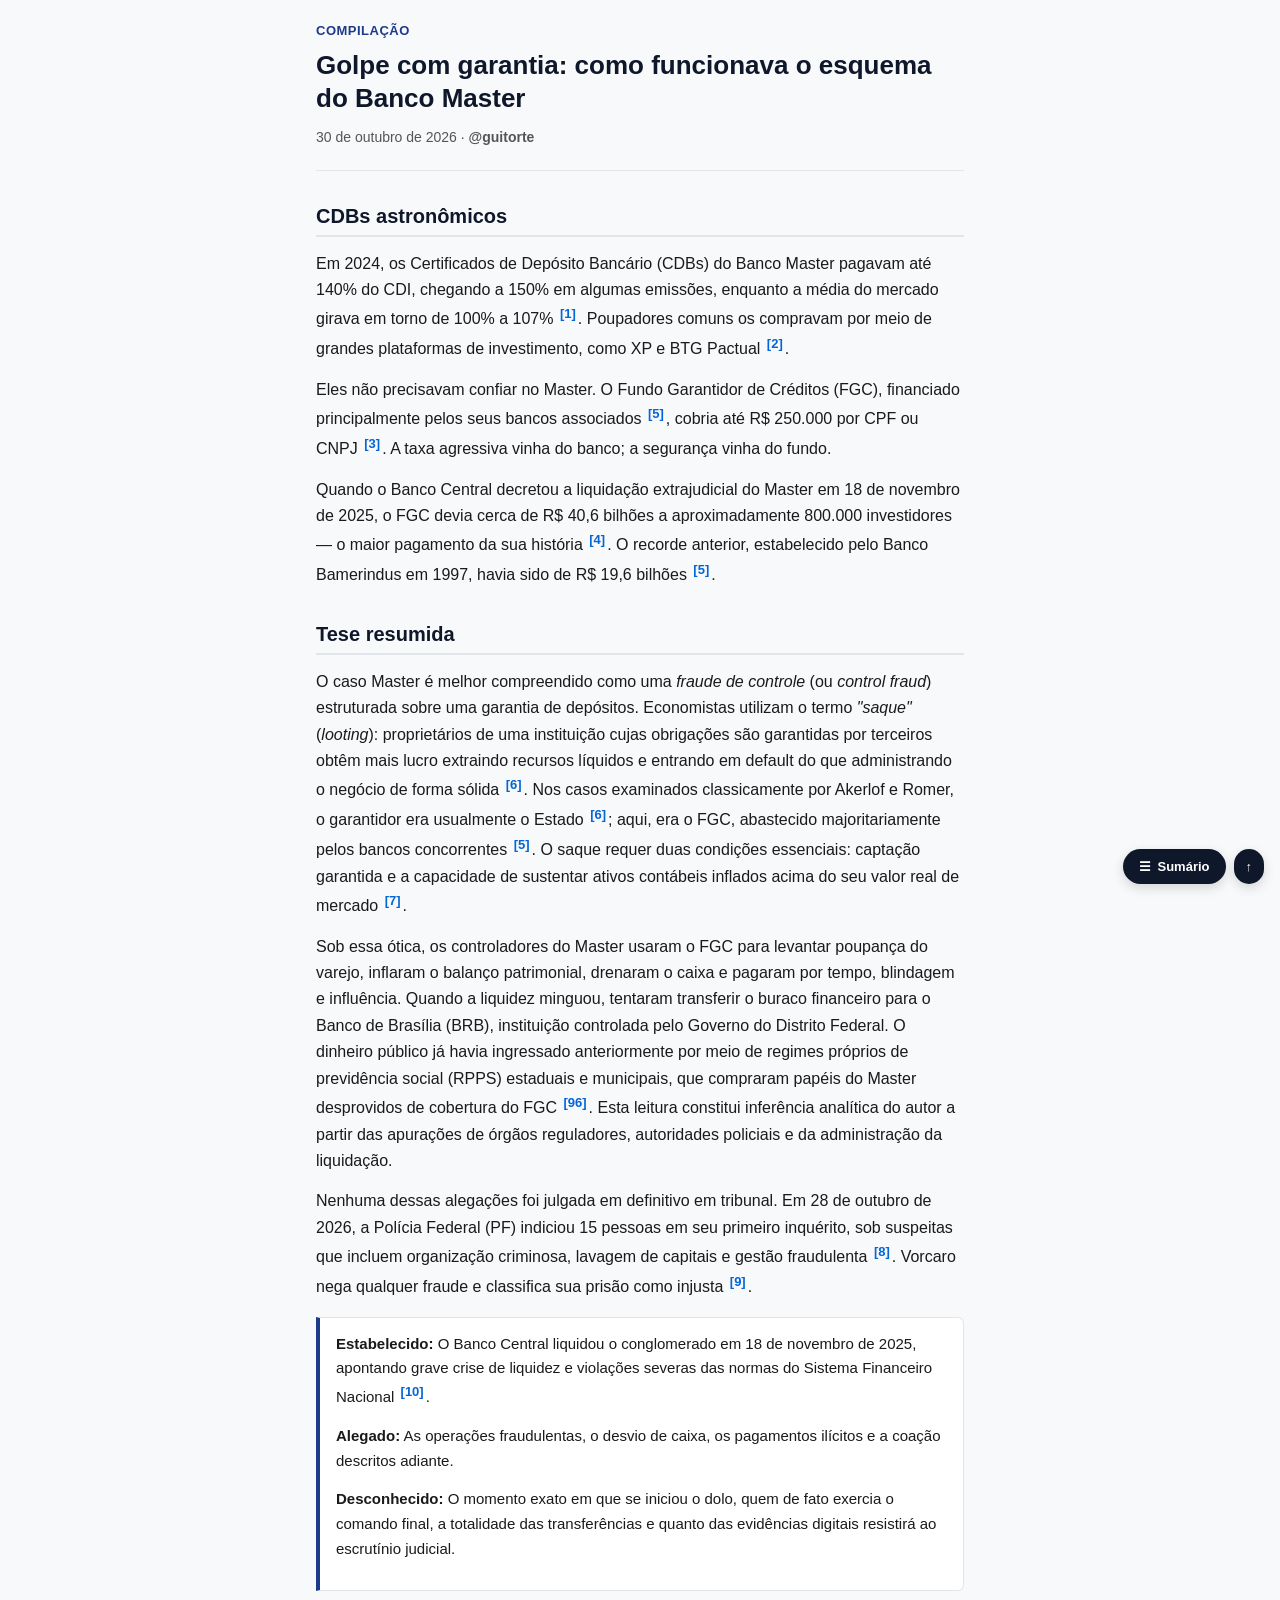
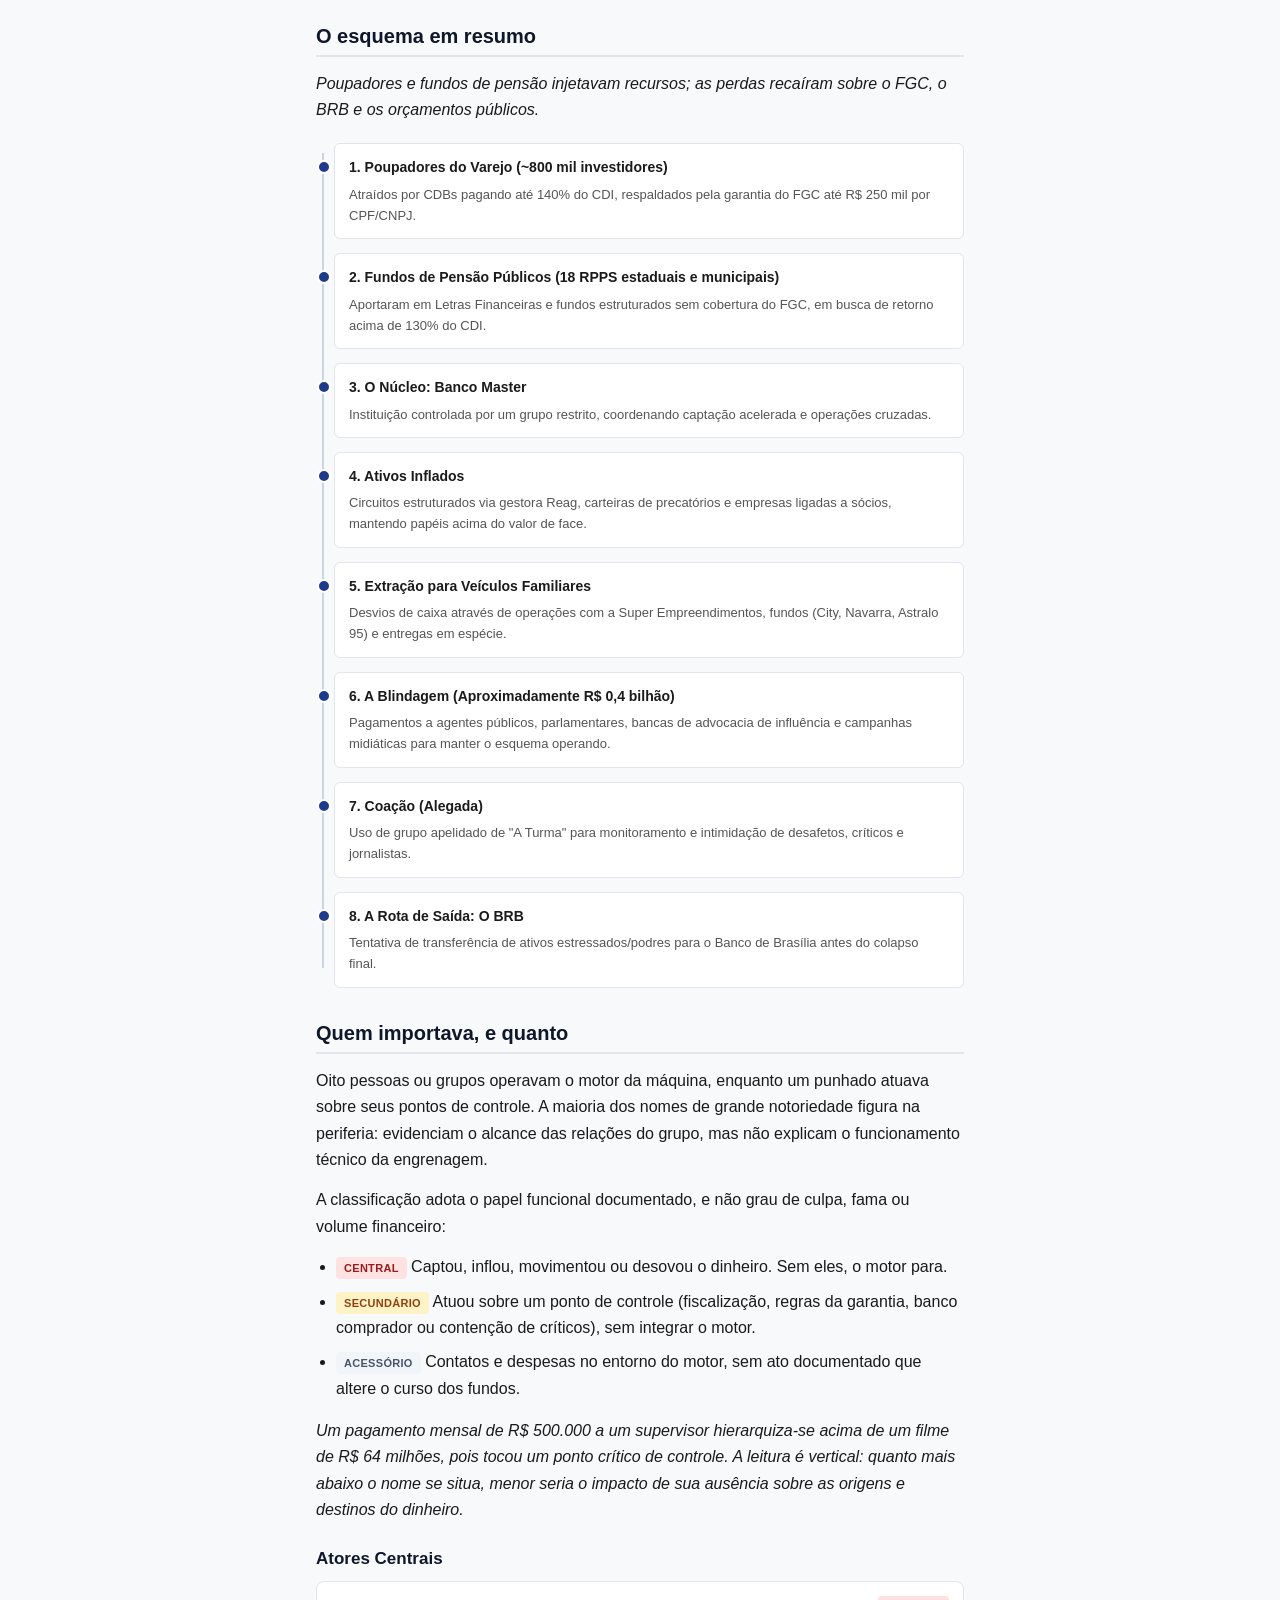
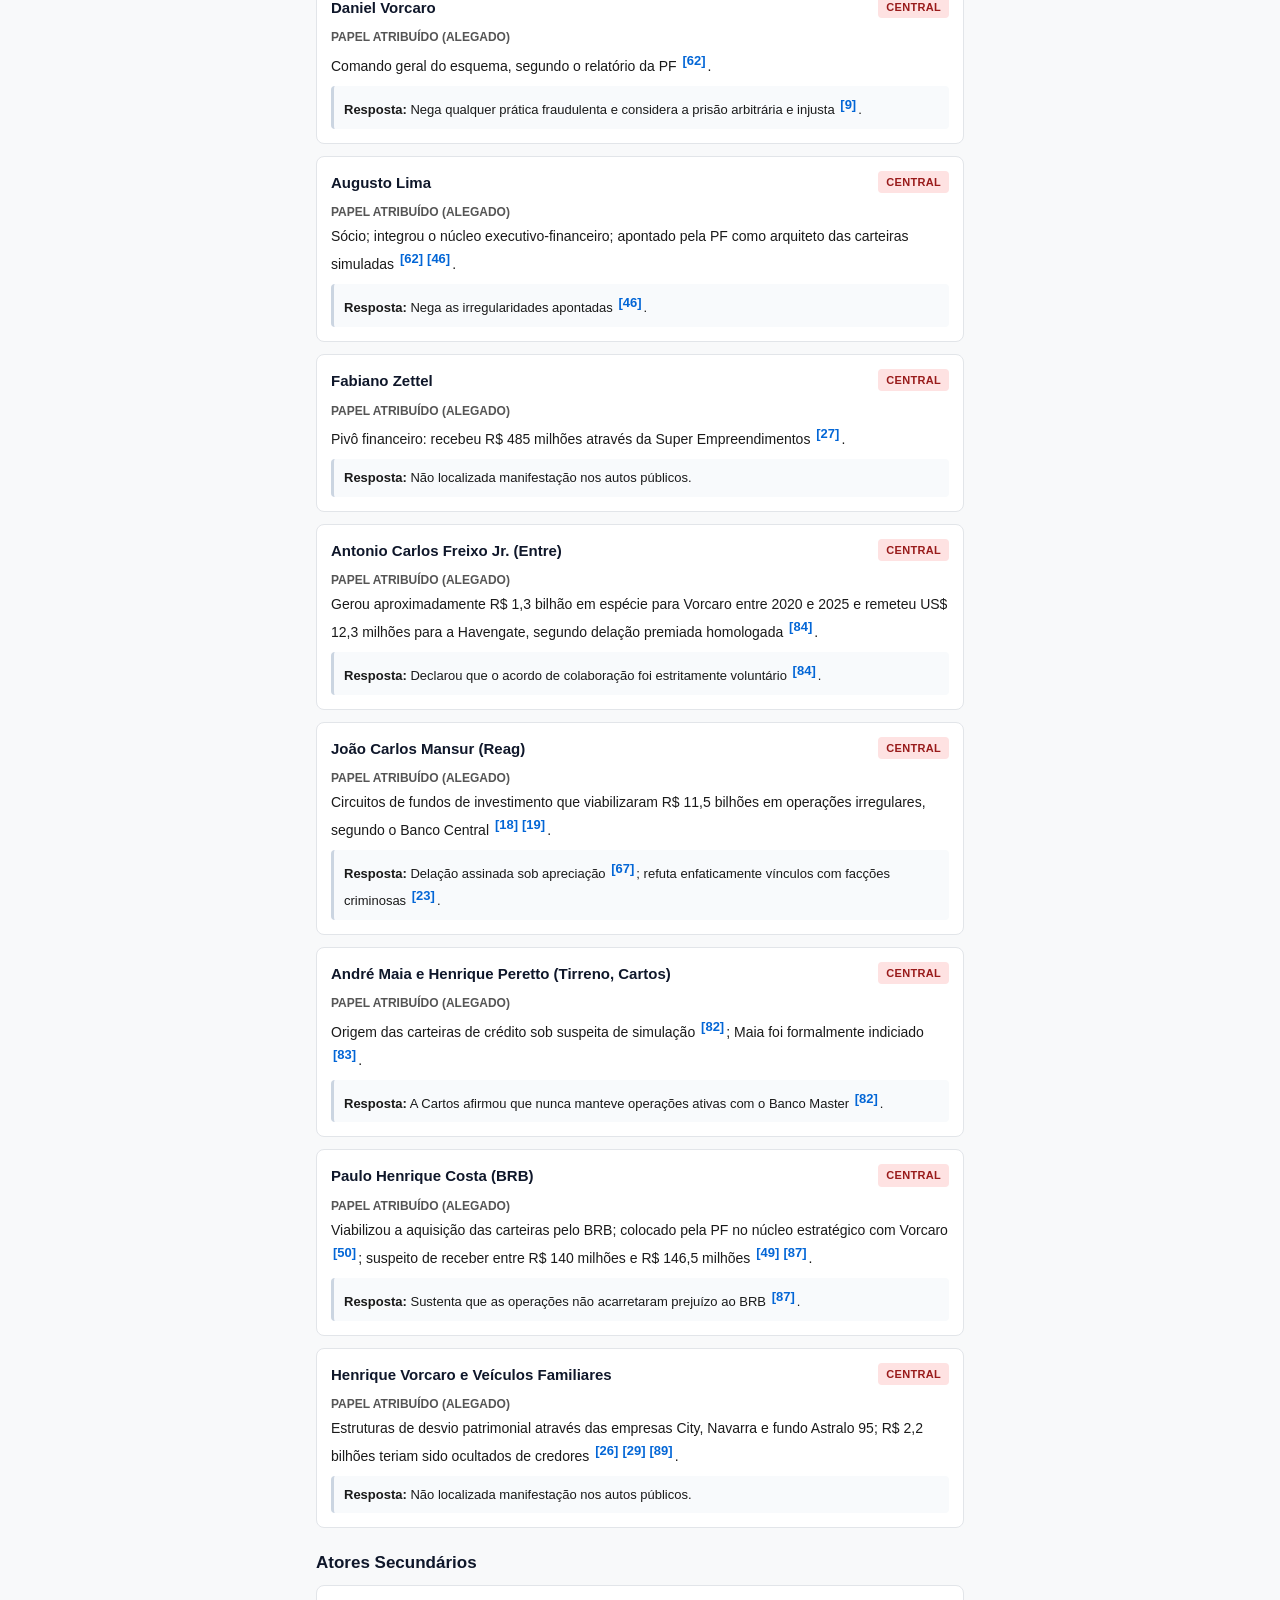
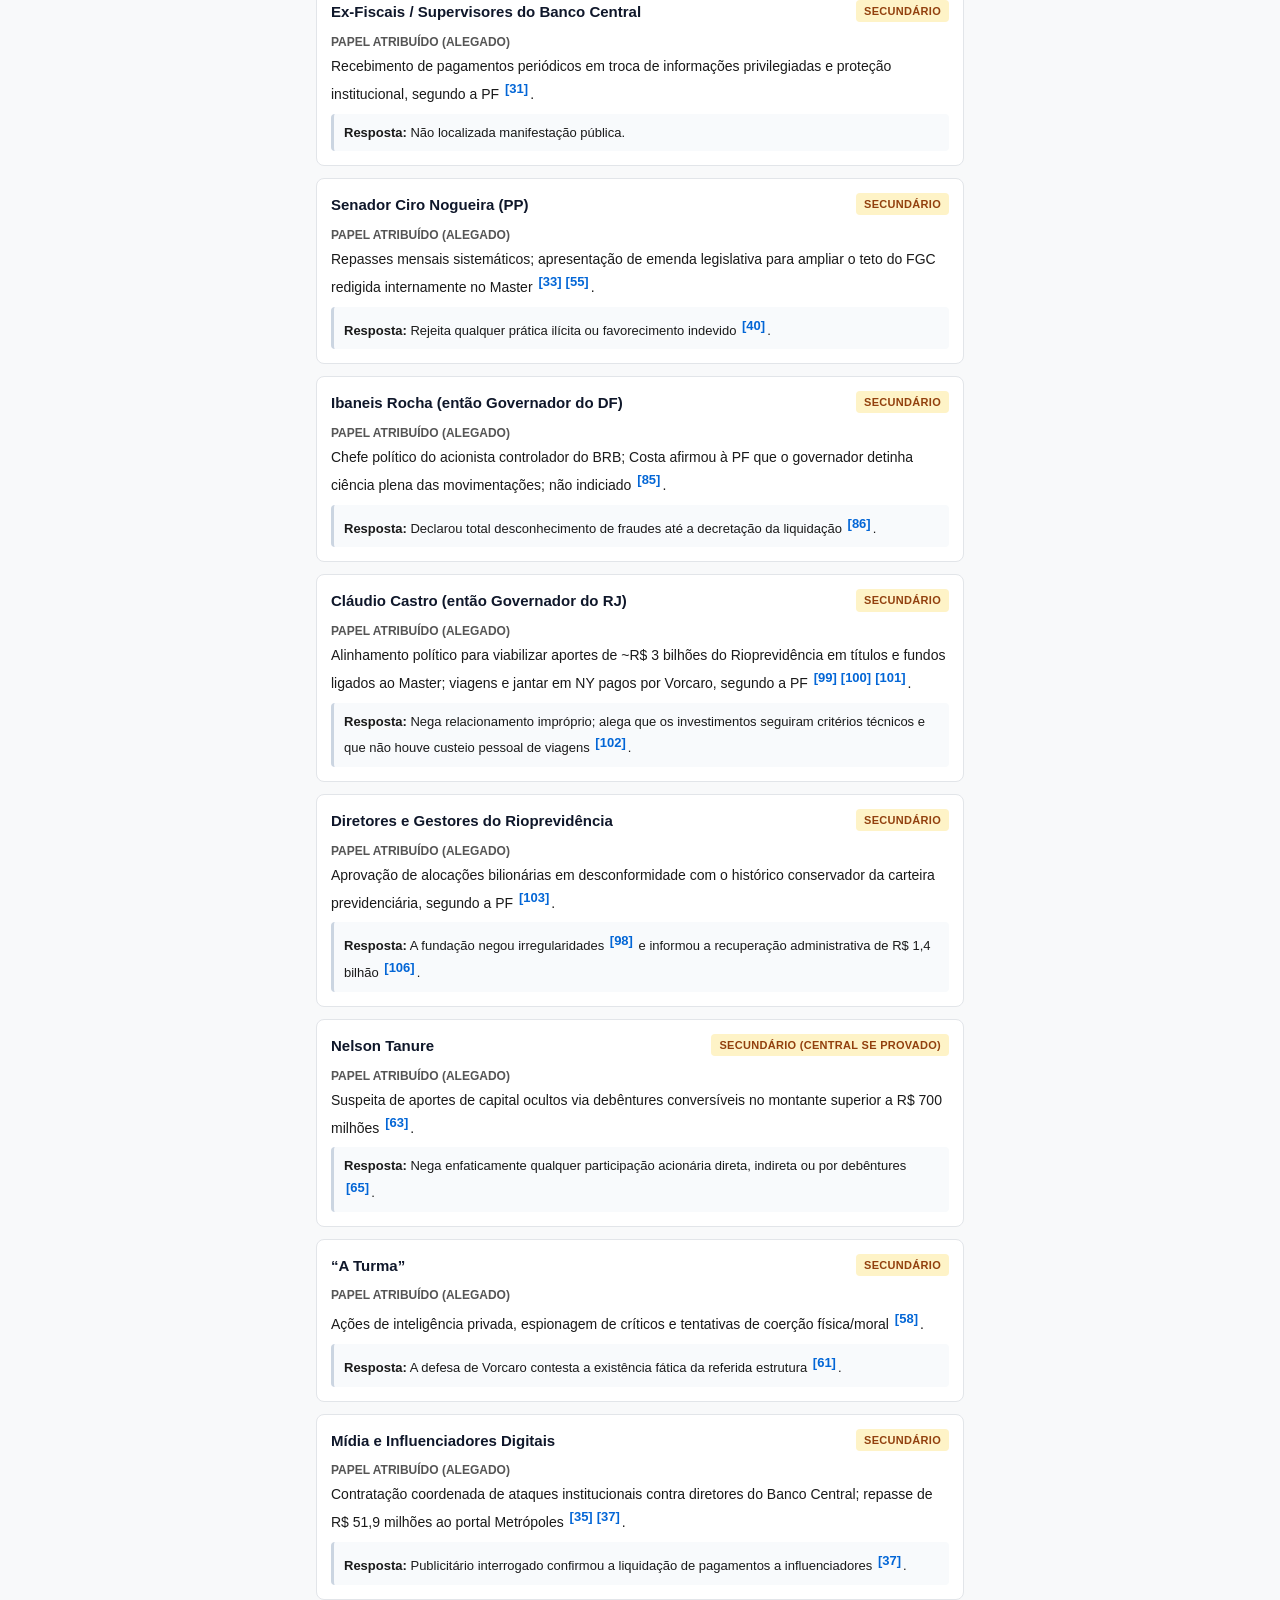
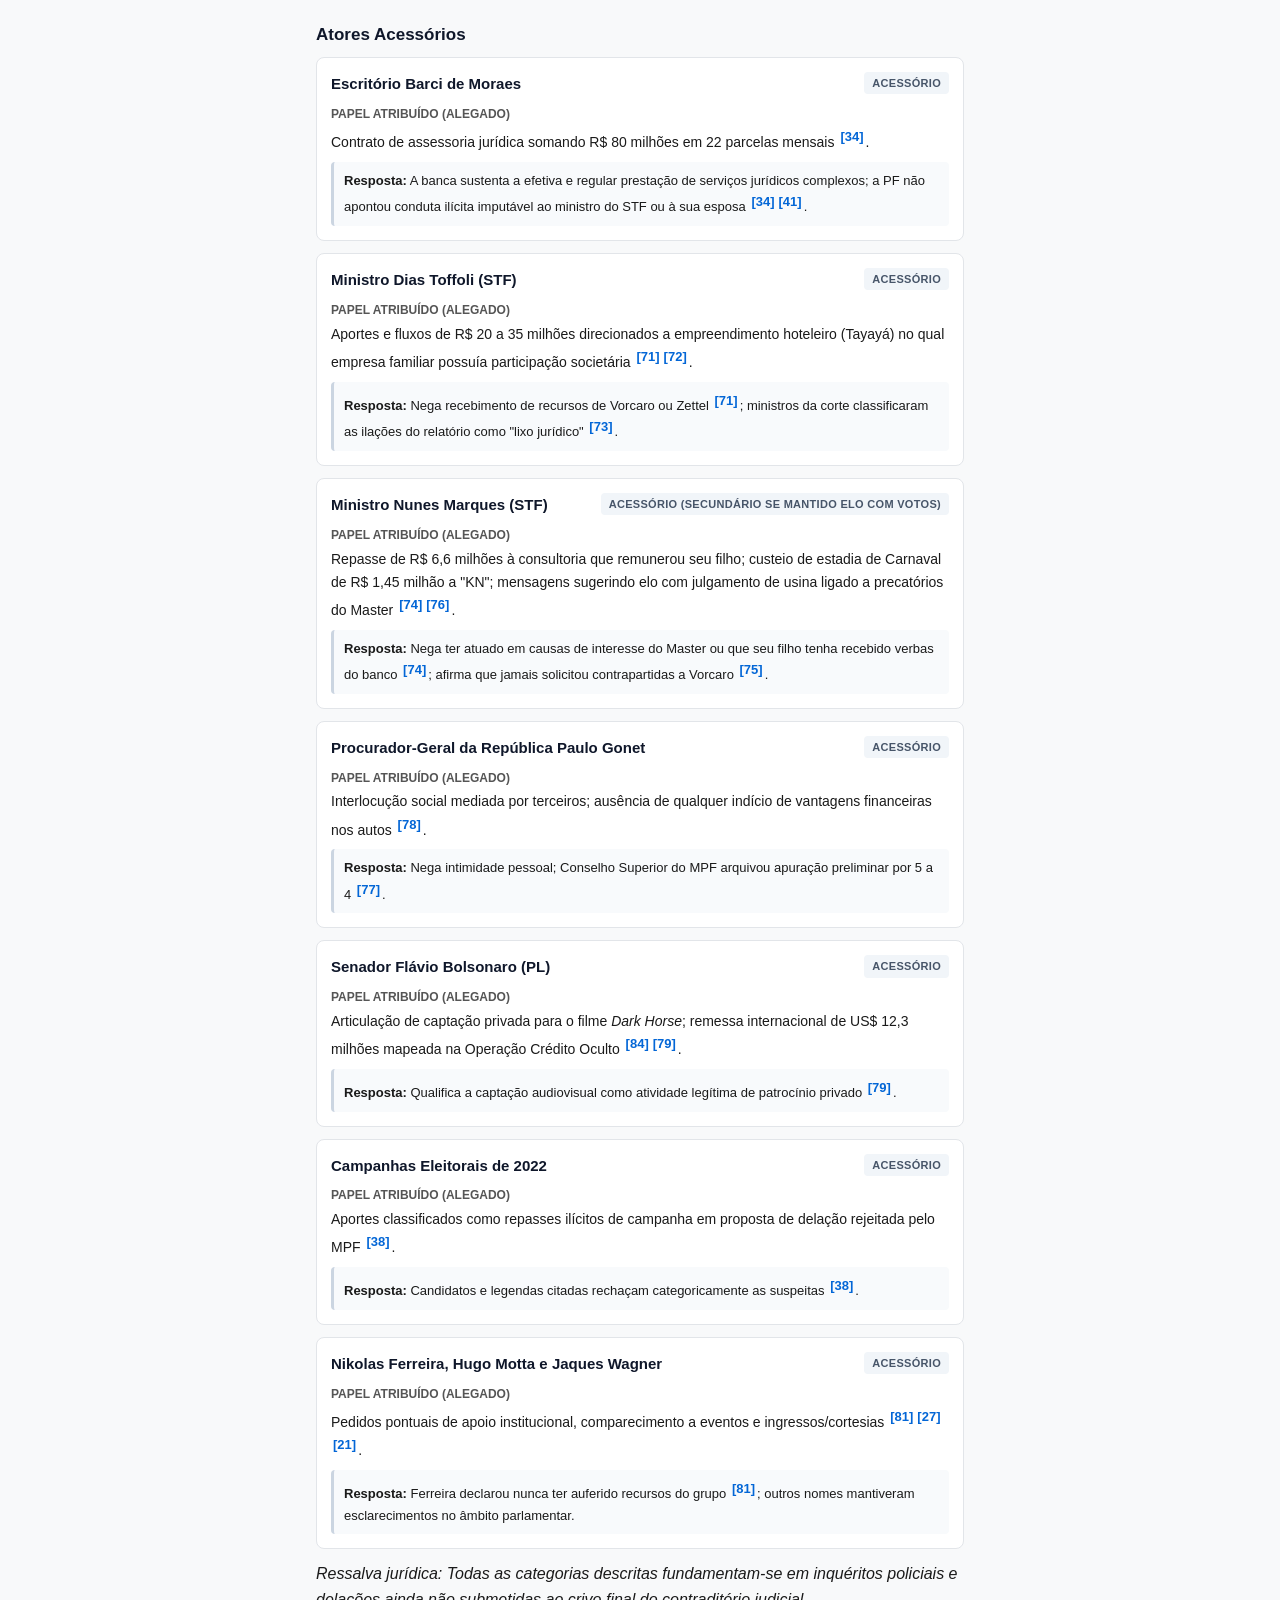
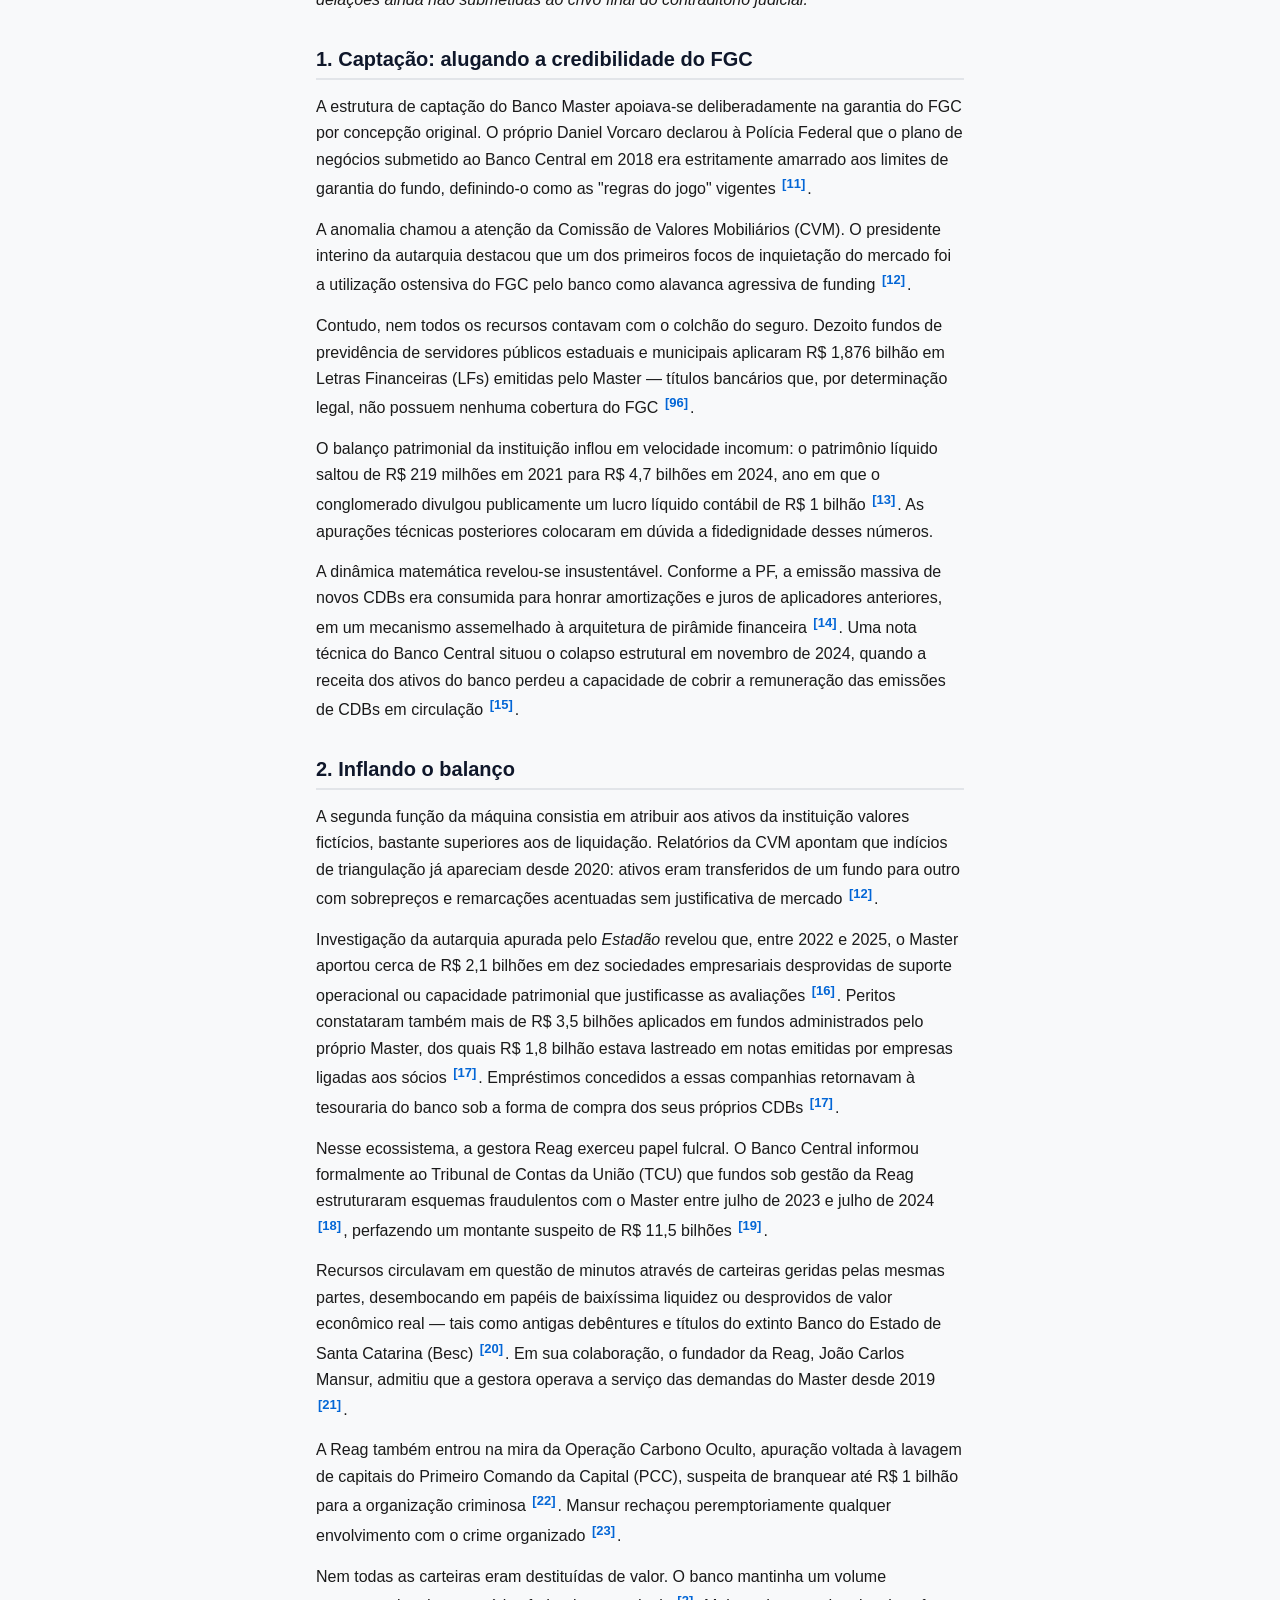
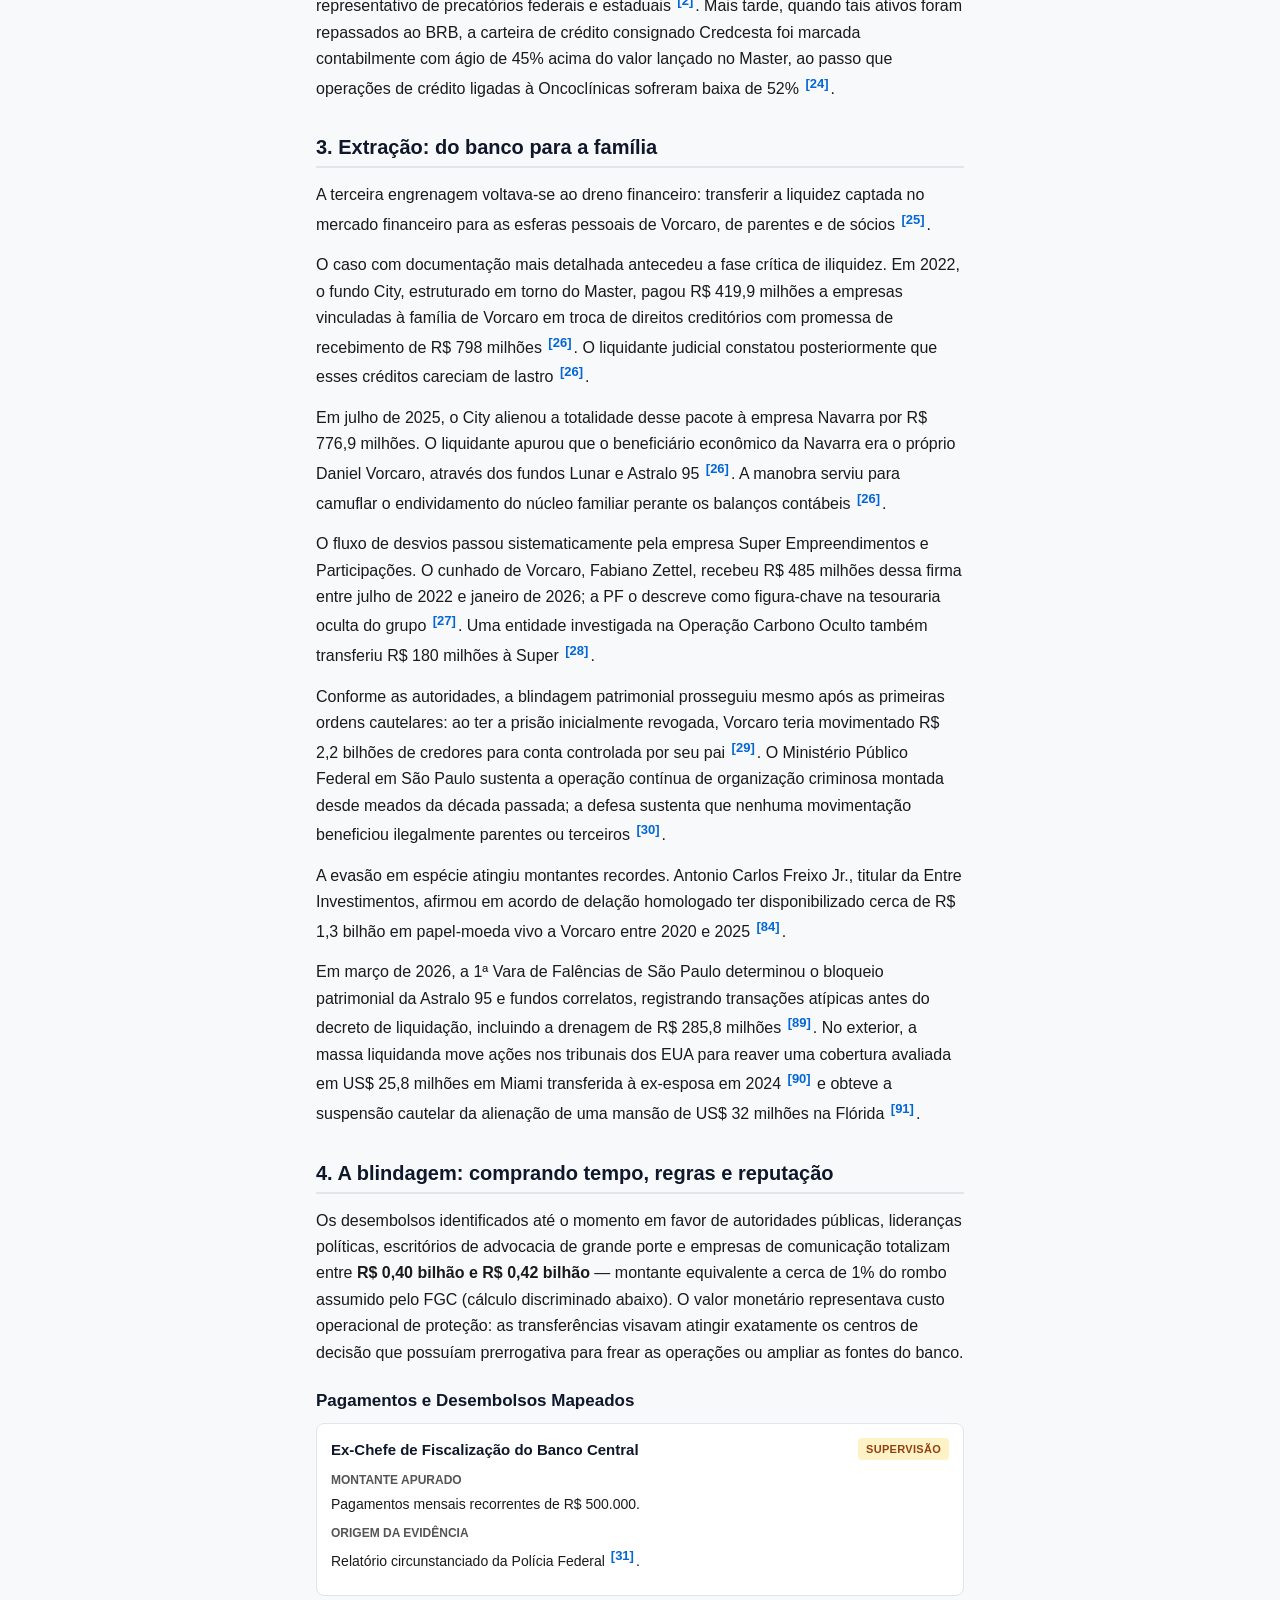
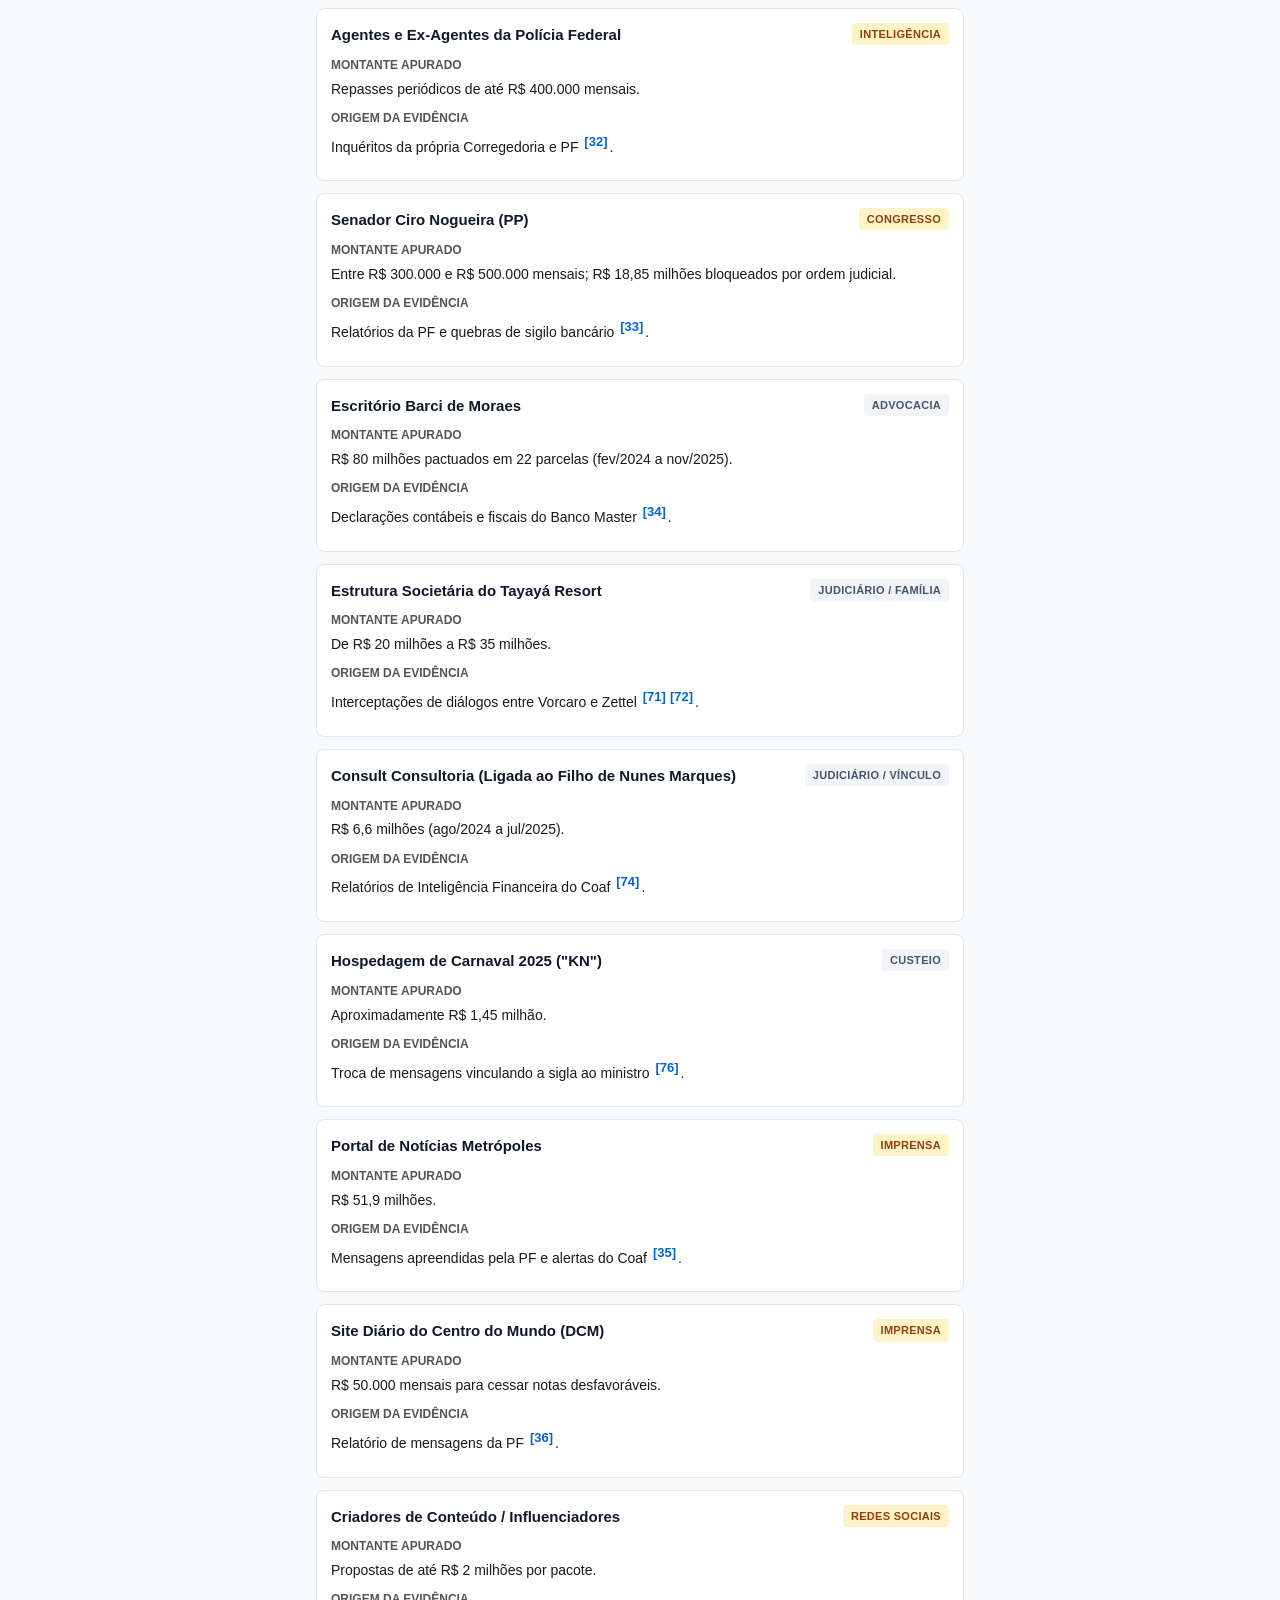
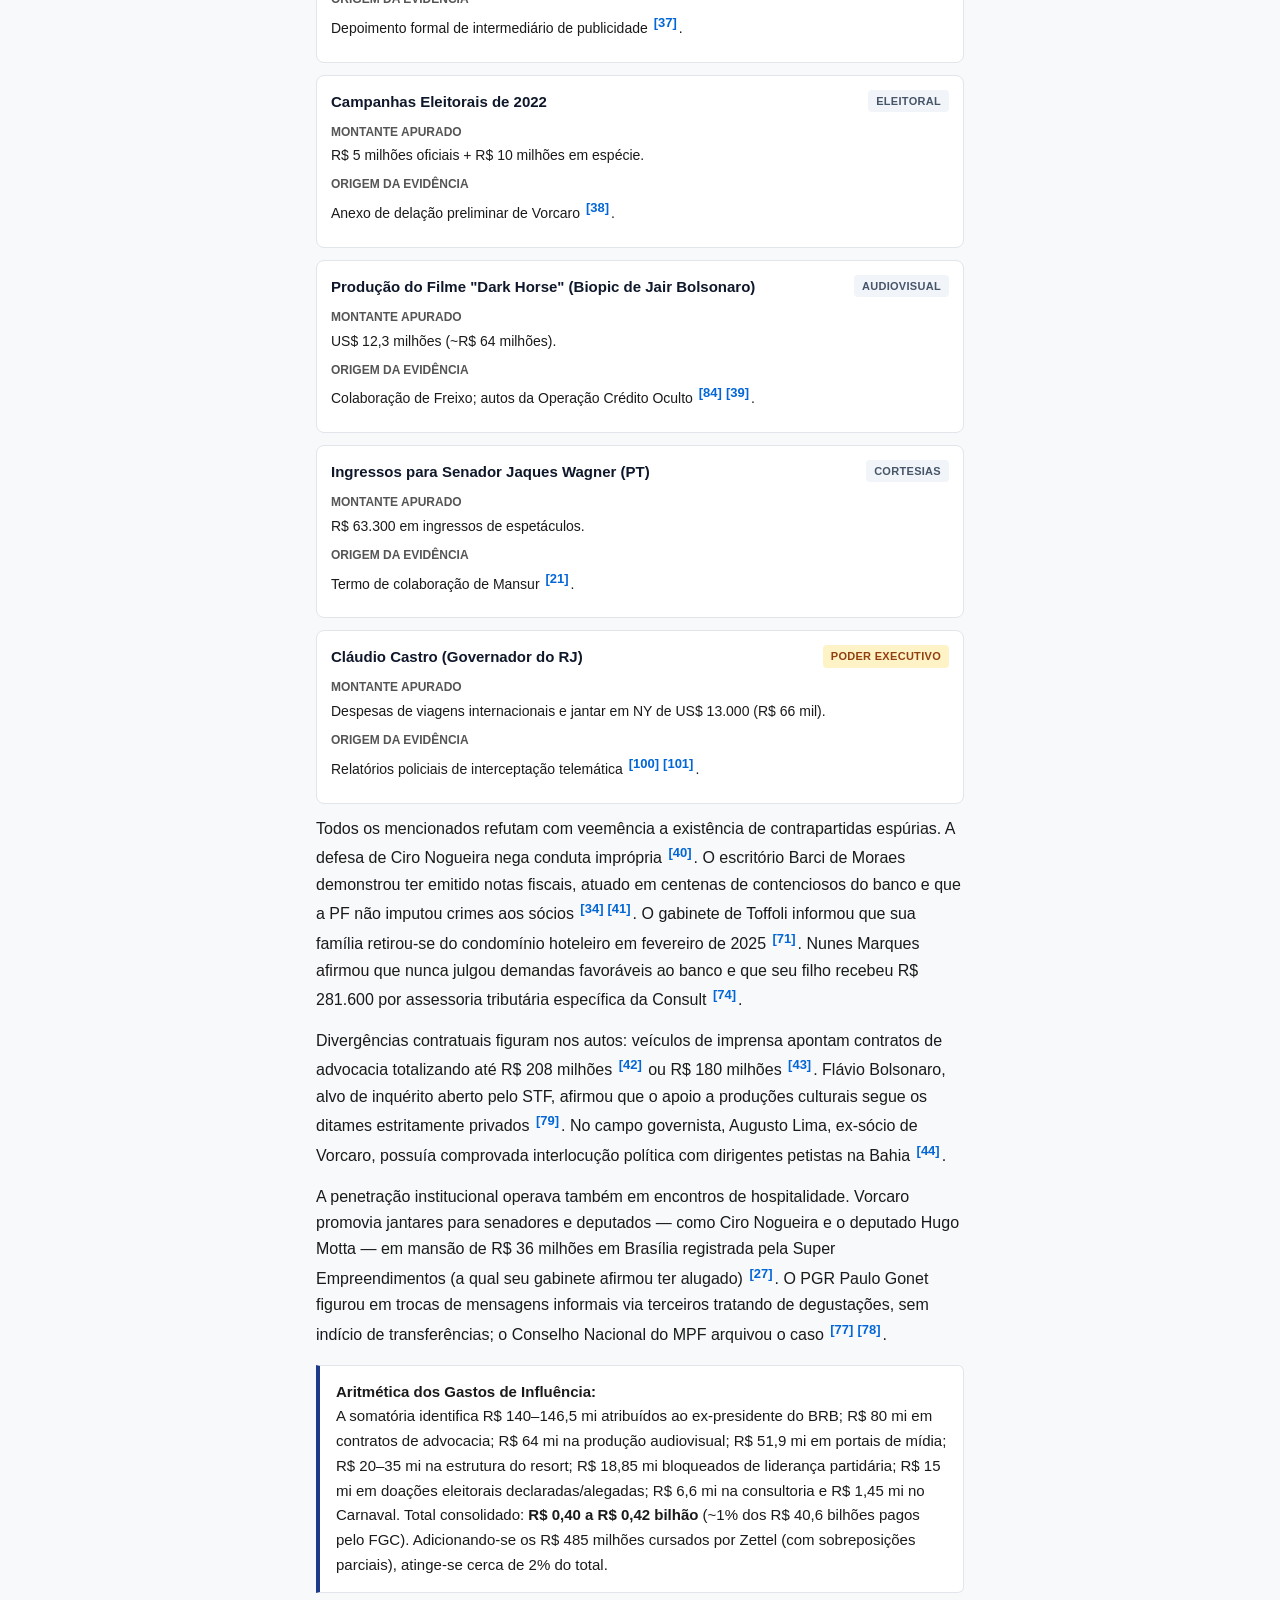
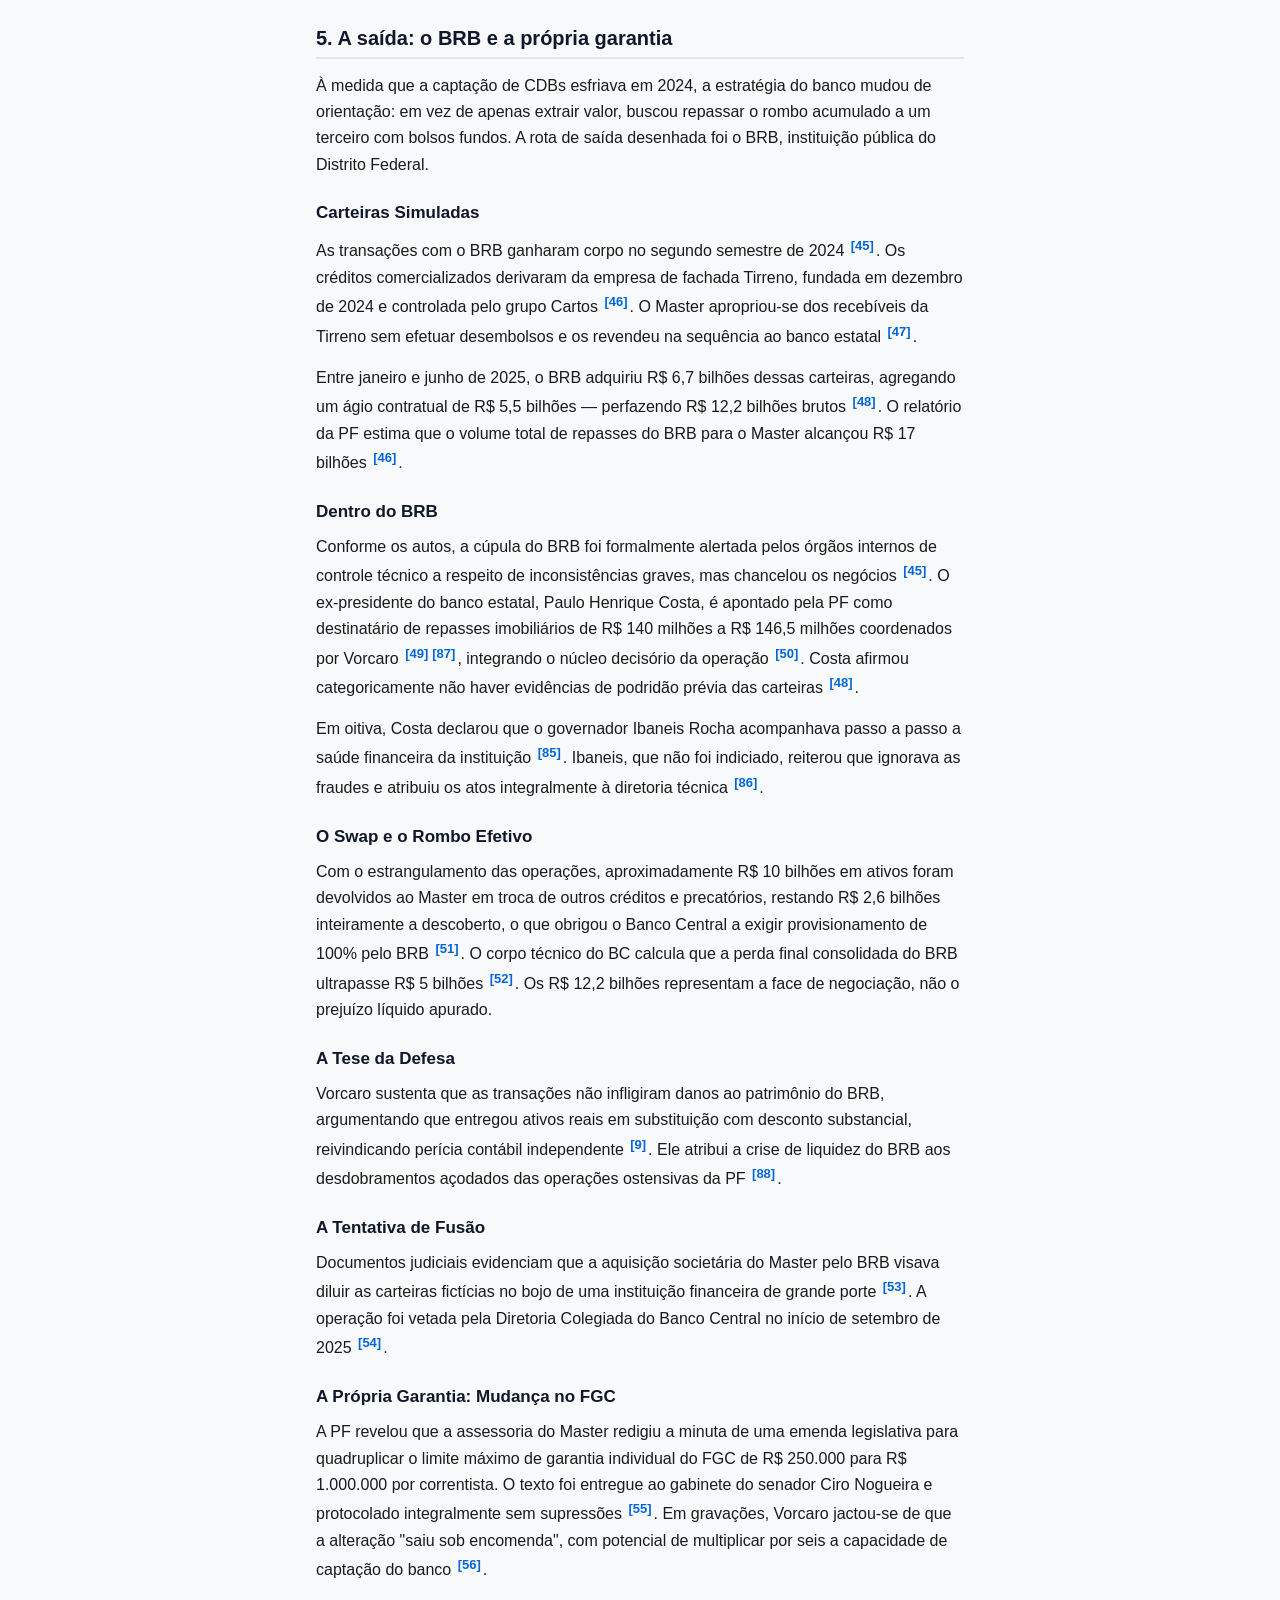
==== master/index.html @ bae24d6f "Rename master.html to index.html" ====
<!DOCTYPE html>
<html lang="pt-BR">
<head>
  <meta charset="UTF-8">
  <meta name="viewport" content="width=device-width, initial-scale=1.0, maximum-scale=5.0, user-scalable=yes">
  <title>Alugando a Garantia: Como Funcionava a Máquina do Banco Master</title>
  <style>
    :root {
      --bg: #f8f9fa;
      --surface: #ffffff;
      --text: #1a1a1a;
      --text-muted: #555555;
      --border: #e2e5e9;
      --primary: #0f172a;
      --accent: #1e3a8a;
      --badge-central-bg: #fee2e2;
      --badge-central-text: #991b1b;
      --badge-sec-bg: #fef3c7;
      --badge-sec-text: #92400e;
      --badge-acc-bg: #f1f5f9;
      --badge-acc-text: #475569;
      --link: #0366d6;
    }

    * { box-sizing: border-box; margin: 0; padding: 0; }

    body {
      font-family: -apple-system, BlinkMacSystemFont, "Segoe UI", Roboto, Helvetica, Arial, sans-serif;
      background-color: var(--bg);
      color: var(--text);
      line-height: 1.65;
      font-size: 16px;
      -webkit-font-smoothing: antialiased;
      padding-bottom: 90px;
    }

    /* Barra de Progresso de Leitura */
    #progress-container {
      position: fixed;
      top: 0;
      left: 0;
      width: 100%;
      height: 3px;
      background: transparent;
      z-index: 1000;
    }
    #progress-bar {
      height: 100%;
      width: 0%;
      background: var(--accent);
      transition: width 0.1s ease;
    }

    .container {
      width: 100%;
      max-width: 680px;
      margin: 0 auto;
      padding: 20px 16px;
    }

    /* Cabeçalho */
    header {
      margin-bottom: 28px;
      padding-bottom: 20px;
      border-bottom: 1px solid var(--border);
    }
    .kicker {
      font-size: 13px;
      font-weight: 600;
      text-transform: uppercase;
      letter-spacing: 0.5px;
      color: var(--accent);
      margin-bottom: 8px;
    }
    h1 {
      font-size: 26px;
      line-height: 1.25;
      font-weight: 700;
      color: var(--primary);
      margin-bottom: 12px;
    }
    .byline {
      font-size: 14px;
      color: var(--text-muted);
    }

    /* Tipografia de Seções */
    h2 {
      font-size: 20px;
      line-height: 1.3;
      font-weight: 700;
      color: var(--primary);
      margin: 32px 0 14px 0;
      padding-bottom: 6px;
      border-bottom: 2px solid var(--border);
    }
    h3 {
      font-size: 17px;
      line-height: 1.35;
      font-weight: 600;
      color: var(--primary);
      margin: 24px 0 10px 0;
    }
    p {
      margin-bottom: 14px;
      text-align: left;
    }
    ul, ol {
      margin: 0 0 16px 20px;
    }
    li {
      margin-bottom: 8px;
    }

    /* Citações e Notas inline */
    a.fn {
      color: var(--link);
      text-decoration: none;
      font-weight: 600;
      font-size: 13px;
      vertical-align: super;
      padding: 0 2px;
    }

    /* Destaque / Callout sutil */
    .callout {
      background: var(--surface);
      border-left: 4px solid var(--accent);
      padding: 14px 16px;
      margin: 16px 0;
      border-radius: 0 6px 6px 0;
      font-size: 15px;
      border-top: 1px solid var(--border);
      border-right: 1px solid var(--border);
      border-bottom: 1px solid var(--border);
    }

    /* Badges */
    .badge {
      display: inline-block;
      padding: 2px 8px;
      font-size: 11px;
      font-weight: 700;
      text-transform: uppercase;
      border-radius: 4px;
      letter-spacing: 0.3px;
    }
    .badge-central { background: var(--badge-central-bg); color: var(--badge-central-text); }
    .badge-secondary { background: var(--badge-sec-bg); color: var(--badge-sec-text); }
    .badge-accessory { background: var(--badge-acc-bg); color: var(--badge-acc-text); }

    /* Cards Modulares de Dados / Atores */
    .data-card {
      background: var(--surface);
      border: 1px solid var(--border);
      border-radius: 8px;
      padding: 14px;
      margin-bottom: 12px;
    }
    .data-card-header {
      display: flex;
      justify-content: space-between;
      align-items: flex-start;
      margin-bottom: 8px;
      gap: 8px;
    }
    .data-card-title {
      font-size: 15px;
      font-weight: 700;
      color: var(--primary);
    }
    .data-row {
      font-size: 14px;
      margin-bottom: 8px;
    }
    .data-label {
      font-weight: 600;
      color: var(--text-muted);
      font-size: 12px;
      text-transform: uppercase;
      display: block;
      margin-bottom: 2px;
    }
    .data-response {
      background: #f8fafc;
      border-radius: 4px;
      padding: 8px 10px;
      font-size: 13px;
      border-left: 3px solid #cbd5e1;
      margin-top: 8px;
    }

    /* Diagrama em Esteira Vertical (Pipeline) */
    .pipeline {
      position: relative;
      margin: 20px 0;
      padding-left: 18px;
    }
    .pipeline::before {
      content: '';
      position: absolute;
      left: 6px;
      top: 10px;
      bottom: 20px;
      width: 2px;
      background: #cbd5e1;
    }
    .pipeline-step {
      position: relative;
      background: var(--surface);
      border: 1px solid var(--border);
      border-radius: 6px;
      padding: 12px 14px;
      margin-bottom: 14px;
    }
    .pipeline-step::before {
      content: '';
      position: absolute;
      left: -18px;
      top: 16px;
      width: 10px;
      height: 10px;
      border-radius: 50%;
      background: var(--accent);
      border: 2px solid #fff;
    }
    .pipeline-step h4 {
      font-size: 14px;
      font-weight: 700;
      margin-bottom: 4px;
    }
    .pipeline-step p {
      font-size: 13px;
      margin: 0;
      color: var(--text-muted);
    }

    /* Barra Visualizadora de Proporção (Fontes de Recursos) */
    .bar-row {
      margin-bottom: 12px;
    }
    .bar-label-group {
      display: flex;
      justify-content: space-between;
      font-size: 13px;
      font-weight: 600;
      margin-bottom: 4px;
    }
    .bar-track {
      background: #e2e8f0;
      border-radius: 4px;
      height: 10px;
      width: 100%;
      overflow: hidden;
    }
    .bar-fill {
      background: var(--accent);
      height: 100%;
      border-radius: 4px;
    }

    /* Rodapé de Referências */
    .ref-list {
      list-style-type: none;
      padding-left: 0;
      font-size: 13px;
    }
    .ref-list li {
      padding: 8px 0;
      border-bottom: 1px solid var(--border);
      word-break: break-word;
    }
    .ref-index {
      font-weight: bold;
      color: var(--accent);
      margin-right: 4px;
    }

    /* Barra de Ação Flutuante no Polegar */
    .floating-bar {
      position: fixed;
      bottom: 16px;
      right: 16px;
      display: flex;
      gap: 8px;
      z-index: 900;
    }
    .btn-float {
      background: var(--primary);
      color: #fff;
      border: none;
      border-radius: 24px;
      padding: 10px 16px;
      font-size: 13px;
      font-weight: 600;
      box-shadow: 0 4px 12px rgba(0,0,0,0.15);
      cursor: pointer;
      display: flex;
      align-items: center;
      gap: 6px;
    }

    /* Modal / Bottom Sheet para Notas e Sumário */
    dialog {
      margin: auto auto 0 auto;
      width: 100%;
      max-width: 680px;
      border: none;
      border-radius: 14px 14px 0 0;
      background: #ffffff;
      padding: 18px;
      box-shadow: 0 -4px 20px rgba(0,0,0,0.25);
    }
    dialog::backdrop {
      background: rgba(0, 0, 0, 0.45);
    }
    .sheet-header {
      display: flex;
      justify-content: space-between;
      align-items: center;
      margin-bottom: 12px;
      border-bottom: 1px solid var(--border);
      padding-bottom: 8px;
    }
    .sheet-title {
      font-size: 15px;
      font-weight: 700;
    }
    .sheet-close {
      background: #f1f5f9;
      border: none;
      font-size: 14px;
      font-weight: bold;
      padding: 6px 12px;
      border-radius: 16px;
      cursor: pointer;
    }
    .sheet-content {
      font-size: 14px;
      line-height: 1.5;
      max-height: 60vh;
      overflow-y: auto;
    }
    .sheet-content a {
      color: var(--link);
      display: inline-block;
      margin-top: 6px;
    }
    .toc-item {
      padding: 10px 0;
      border-bottom: 1px solid var(--border);
    }
    .toc-item a {
      text-decoration: none;
      color: var(--text);
      font-weight: 600;
      display: block;
    }
  </style>
</head>
<body>

  <!-- Barra de Progresso no topo -->
  <div id="progress-container"><div id="progress-bar"></div></div>

  <div class="container">
    <header>
      <div class="kicker">Compilação</div>
      <h1>Golpe com garantia: como funcionava o esquema do Banco Master</h1>
      <div class="byline">30 de outubro de 2026 · <strong>@guitorte</strong></div>
    </header>

    <!-- INTRODUÇÃO -->
    <section id="cdb">
      <h2>CDBs astronômicos</h2>
      <p>Em 2024, os Certificados de Depósito Bancário (CDBs) do Banco Master pagavam até 140% do CDI, chegando a 150% em algumas emissões, enquanto a média do mercado girava em torno de 100% a 107% <a href="#ref-1" class="fn" data-ref="1">[1]</a>. Poupadores comuns os compravam por meio de grandes plataformas de investimento, como XP e BTG Pactual <a href="#ref-2" class="fn" data-ref="2">[2]</a>.</p>
      
      <p>Eles não precisavam confiar no Master. O Fundo Garantidor de Créditos (FGC), financiado principalmente pelos seus bancos associados <a href="#ref-5" class="fn" data-ref="5">[5]</a>, cobria até R$ 250.000 por CPF ou CNPJ <a href="#ref-3" class="fn" data-ref="3">[3]</a>. A taxa agressiva vinha do banco; a segurança vinha do fundo.</p>
      
      <p>Quando o Banco Central decretou a liquidação extrajudicial do Master em 18 de novembro de 2025, o FGC devia cerca de R$ 40,6 bilhões a aproximadamente 800.000 investidores — o maior pagamento da sua história <a href="#ref-4" class="fn" data-ref="4">[4]</a>. O recorde anterior, estabelecido pelo Banco Bamerindus em 1997, havia sido de R$ 19,6 bilhões <a href="#ref-5" class="fn" data-ref="5">[5]</a>.</p>
    </section>

    <section id="argumento">
      <h2>Tese resumida</h2>
      <p>O caso Master é melhor compreendido como uma <em>fraude de controle</em> (ou <em>control fraud</em>) estruturada sobre uma garantia de depósitos. Economistas utilizam o termo <em>"saque"</em> (<em>looting</em>): proprietários de uma instituição cujas obrigações são garantidas por terceiros obtêm mais lucro extraindo recursos líquidos e entrando em default do que administrando o negócio de forma sólida <a href="#ref-6" class="fn" data-ref="6">[6]</a>. Nos casos examinados classicamente por Akerlof e Romer, o garantidor era usualmente o Estado <a href="#ref-6" class="fn" data-ref="6">[6]</a>; aqui, era o FGC, abastecido majoritariamente pelos bancos concorrentes <a href="#ref-5" class="fn" data-ref="5">[5]</a>. O saque requer duas condições essenciais: captação garantida e a capacidade de sustentar ativos contábeis inflados acima do seu valor real de mercado <a href="#ref-7" class="fn" data-ref="7">[7]</a>.</p>
      
      <p>Sob essa ótica, os controladores do Master usaram o FGC para levantar poupança do varejo, inflaram o balanço patrimonial, drenaram o caixa e pagaram por tempo, blindagem e influência. Quando a liquidez minguou, tentaram transferir o buraco financeiro para o Banco de Brasília (BRB), instituição controlada pelo Governo do Distrito Federal. O dinheiro público já havia ingressado anteriormente por meio de regimes próprios de previdência social (RPPS) estaduais e municipais, que compraram papéis do Master desprovidos de cobertura do FGC <a href="#ref-96" class="fn" data-ref="96">[96]</a>. Esta leitura constitui inferência analítica do autor a partir das apurações de órgãos reguladores, autoridades policiais e da administração da liquidação.</p>
      
      <p>Nenhuma dessas alegações foi julgada em definitivo em tribunal. Em 28 de outubro de 2026, a Polícia Federal (PF) indiciou 15 pessoas em seu primeiro inquérito, sob suspeitas que incluem organização criminosa, lavagem de capitais e gestão fraudulenta <a href="#ref-8" class="fn" data-ref="8">[8]</a>. Vorcaro nega qualquer fraude e classifica sua prisão como injusta <a href="#ref-9" class="fn" data-ref="9">[9]</a>.</p>

      <div class="callout">
        <p><strong>Estabelecido:</strong> O Banco Central liquidou o conglomerado em 18 de novembro de 2025, apontando grave crise de liquidez e violações severas das normas do Sistema Financeiro Nacional <a href="#ref-10" class="fn" data-ref="10">[10]</a>.</p>
        <p><strong>Alegado:</strong> As operações fraudulentas, o desvio de caixa, os pagamentos ilícitos e a coação descritos adiante.</p>
        <p><strong>Desconhecido:</strong> O momento exato em que se iniciou o dolo, quem de fato exercia o comando final, a totalidade das transferências e quanto das evidências digitais resistirá ao escrutínio judicial.</p>
      </div>
    </section>

    <!-- PIPELINE DA MÁQUINA -->
    <section id="maquina">
      <h2>O esquema em resumo</h2>
      <p><em>Poupadores e fundos de pensão injetavam recursos; as perdas recaíram sobre o FGC, o BRB e os orçamentos públicos.</em></p>
      
      <div class="pipeline">
        <div class="pipeline-step">
          <h4>1. Poupadores do Varejo (~800 mil investidores)</h4>
          <p>Atraídos por CDBs pagando até 140% do CDI, respaldados pela garantia do FGC até R$ 250 mil por CPF/CNPJ.</p>
        </div>
        <div class="pipeline-step">
          <h4>2. Fundos de Pensão Públicos (18 RPPS estaduais e municipais)</h4>
          <p>Aportaram em Letras Financeiras e fundos estruturados sem cobertura do FGC, em busca de retorno acima de 130% do CDI.</p>
        </div>
        <div class="pipeline-step">
          <h4>3. O Núcleo: Banco Master</h4>
          <p>Instituição controlada por um grupo restrito, coordenando captação acelerada e operações cruzadas.</p>
        </div>
        <div class="pipeline-step">
          <h4>4. Ativos Inflados</h4>
          <p>Circuitos estruturados via gestora Reag, carteiras de precatórios e empresas ligadas a sócios, mantendo papéis acima do valor de face.</p>
        </div>
        <div class="pipeline-step">
          <h4>5. Extração para Veículos Familiares</h4>
          <p>Desvios de caixa através de operações com a Super Empreendimentos, fundos (City, Navarra, Astralo 95) e entregas em espécie.</p>
        </div>
        <div class="pipeline-step">
          <h4>6. A Blindagem (Aproximadamente R$ 0,4 bilhão)</h4>
          <p>Pagamentos a agentes públicos, parlamentares, bancas de advocacia de influência e campanhas midiáticas para manter o esquema operando.</p>
        </div>
        <div class="pipeline-step">
          <h4>7. Coação (Alegada)</h4>
          <p>Uso de grupo apelidado de "A Turma" para monitoramento e intimidação de desafetos, críticos e jornalistas.</p>
        </div>
        <div class="pipeline-step">
          <h4>8. A Rota de Saída: O BRB</h4>
          <p>Tentativa de transferência de ativos estressados/podres para o Banco de Brasília antes do colapso final.</p>
        </div>
      </div>
    </section>

    <!-- NÚCLEOS E ATORES -->
    <section id="atores">
      <h2>Quem importava, e quanto</h2>
      <p>Oito pessoas ou grupos operavam o motor da máquina, enquanto um punhado atuava sobre seus pontos de controle. A maioria dos nomes de grande notoriedade figura na periferia: evidenciam o alcance das relações do grupo, mas não explicam o funcionamento técnico da engrenagem.</p>
      
      <p>A classificação adota o papel funcional documentado, e não grau de culpa, fama ou volume financeiro:</p>
      <ul>
        <li><span class="badge badge-central">Central</span> Captou, inflou, movimentou ou desovou o dinheiro. Sem eles, o motor para.</li>
        <li><span class="badge badge-secondary">Secundário</span> Atuou sobre um ponto de controle (fiscalização, regras da garantia, banco comprador ou contenção de críticos), sem integrar o motor.</li>
        <li><span class="badge badge-accessory">Acessório</span> Contatos e despesas no entorno do motor, sem ato documentado que altere o curso dos fundos.</li>
      </ul>

      <p><em>Um pagamento mensal de R$ 500.000 a um supervisor hierarquiza-se acima de um filme de R$ 64 milhões, pois tocou um ponto crítico de controle. A leitura é vertical: quanto mais abaixo o nome se situa, menor seria o impacto de sua ausência sobre as origens e destinos do dinheiro.</em></p>

      <!-- Cards dos Atores -->
      <h3>Atores Centrais</h3>

      <div class="data-card">
        <div class="data-card-header">
          <span class="data-card-title">Daniel Vorcaro</span>
          <span class="badge badge-central">Central</span>
        </div>
        <div class="data-row">
          <span class="data-label">Papel Atribuído (Alegado)</span>
          Comando geral do esquema, segundo o relatório da PF <a href="#ref-62" class="fn" data-ref="62">[62]</a>.
        </div>
        <div class="data-response">
          <strong>Resposta:</strong> Nega qualquer prática fraudulenta e considera a prisão arbitrária e injusta <a href="#ref-9" class="fn" data-ref="9">[9]</a>.
        </div>
      </div>

      <div class="data-card">
        <div class="data-card-header">
          <span class="data-card-title">Augusto Lima</span>
          <span class="badge badge-central">Central</span>
        </div>
        <div class="data-row">
          <span class="data-label">Papel Atribuído (Alegado)</span>
          Sócio; integrou o núcleo executivo-financeiro; apontado pela PF como arquiteto das carteiras simuladas <a href="#ref-62" class="fn" data-ref="62">[62]</a><a href="#ref-46" class="fn" data-ref="46">[46]</a>.
        </div>
        <div class="data-response">
          <strong>Resposta:</strong> Nega as irregularidades apontadas <a href="#ref-46" class="fn" data-ref="46">[46]</a>.
        </div>
      </div>

      <div class="data-card">
        <div class="data-card-header">
          <span class="data-card-title">Fabiano Zettel</span>
          <span class="badge badge-central">Central</span>
        </div>
        <div class="data-row">
          <span class="data-label">Papel Atribuído (Alegado)</span>
          Pivô financeiro: recebeu R$ 485 milhões através da Super Empreendimentos <a href="#ref-27" class="fn" data-ref="27">[27]</a>.
        </div>
        <div class="data-response">
          <strong>Resposta:</strong> Não localizada manifestação nos autos públicos.
        </div>
      </div>

      <div class="data-card">
        <div class="data-card-header">
          <span class="data-card-title">Antonio Carlos Freixo Jr. (Entre)</span>
          <span class="badge badge-central">Central</span>
        </div>
        <div class="data-row">
          <span class="data-label">Papel Atribuído (Alegado)</span>
          Gerou aproximadamente R$ 1,3 bilhão em espécie para Vorcaro entre 2020 e 2025 e remeteu US$ 12,3 milhões para a Havengate, segundo delação premiada homologada <a href="#ref-84" class="fn" data-ref="84">[84]</a>.
        </div>
        <div class="data-response">
          <strong>Resposta:</strong> Declarou que o acordo de colaboração foi estritamente voluntário <a href="#ref-84" class="fn" data-ref="84">[84]</a>.
        </div>
      </div>

      <div class="data-card">
        <div class="data-card-header">
          <span class="data-card-title">João Carlos Mansur (Reag)</span>
          <span class="badge badge-central">Central</span>
        </div>
        <div class="data-row">
          <span class="data-label">Papel Atribuído (Alegado)</span>
          Circuitos de fundos de investimento que viabilizaram R$ 11,5 bilhões em operações irregulares, segundo o Banco Central <a href="#ref-18" class="fn" data-ref="18">[18]</a><a href="#ref-19" class="fn" data-ref="19">[19]</a>.
        </div>
        <div class="data-response">
          <strong>Resposta:</strong> Delação assinada sob apreciação <a href="#ref-67" class="fn" data-ref="67">[67]</a>; refuta enfaticamente vínculos com facções criminosas <a href="#ref-23" class="fn" data-ref="23">[23]</a>.
        </div>
      </div>

      <div class="data-card">
        <div class="data-card-header">
          <span class="data-card-title">André Maia e Henrique Peretto (Tirreno, Cartos)</span>
          <span class="badge badge-central">Central</span>
        </div>
        <div class="data-row">
          <span class="data-label">Papel Atribuído (Alegado)</span>
          Origem das carteiras de crédito sob suspeita de simulação <a href="#ref-82" class="fn" data-ref="82">[82]</a>; Maia foi formalmente indiciado <a href="#ref-83" class="fn" data-ref="83">[83]</a>.
        </div>
        <div class="data-response">
          <strong>Resposta:</strong> A Cartos afirmou que nunca manteve operações ativas com o Banco Master <a href="#ref-82" class="fn" data-ref="82">[82]</a>.
        </div>
      </div>

      <div class="data-card">
        <div class="data-card-header">
          <span class="data-card-title">Paulo Henrique Costa (BRB)</span>
          <span class="badge badge-central">Central</span>
        </div>
        <div class="data-row">
          <span class="data-label">Papel Atribuído (Alegado)</span>
          Viabilizou a aquisição das carteiras pelo BRB; colocado pela PF no núcleo estratégico com Vorcaro <a href="#ref-50" class="fn" data-ref="50">[50]</a>; suspeito de receber entre R$ 140 milhões e R$ 146,5 milhões <a href="#ref-49" class="fn" data-ref="49">[49]</a><a href="#ref-87" class="fn" data-ref="87">[87]</a>.
        </div>
        <div class="data-response">
          <strong>Resposta:</strong> Sustenta que as operações não acarretaram prejuízo ao BRB <a href="#ref-87" class="fn" data-ref="87">[87]</a>.
        </div>
      </div>

      <div class="data-card">
        <div class="data-card-header">
          <span class="data-card-title">Henrique Vorcaro e Veículos Familiares</span>
          <span class="badge badge-central">Central</span>
        </div>
        <div class="data-row">
          <span class="data-label">Papel Atribuído (Alegado)</span>
          Estruturas de desvio patrimonial através das empresas City, Navarra e fundo Astralo 95; R$ 2,2 bilhões teriam sido ocultados de credores <a href="#ref-26" class="fn" data-ref="26">[26]</a><a href="#ref-29" class="fn" data-ref="29">[29]</a><a href="#ref-89" class="fn" data-ref="89">[89]</a>.
        </div>
        <div class="data-response">
          <strong>Resposta:</strong> Não localizada manifestação nos autos públicos.
        </div>
      </div>

      <!-- Atores Secundários -->
      <h3>Atores Secundários</h3>

      <div class="data-card">
        <div class="data-card-header">
          <span class="data-card-title">Ex-Fiscais / Supervisores do Banco Central</span>
          <span class="badge badge-secondary">Secundário</span>
        </div>
        <div class="data-row">
          <span class="data-label">Papel Atribuído (Alegado)</span>
          Recebimento de pagamentos periódicos em troca de informações privilegiadas e proteção institucional, segundo a PF <a href="#ref-31" class="fn" data-ref="31">[31]</a>.
        </div>
        <div class="data-response">
          <strong>Resposta:</strong> Não localizada manifestação pública.
        </div>
      </div>

      <div class="data-card">
        <div class="data-card-header">
          <span class="data-card-title">Senador Ciro Nogueira (PP)</span>
          <span class="badge badge-secondary">Secundário</span>
        </div>
        <div class="data-row">
          <span class="data-label">Papel Atribuído (Alegado)</span>
          Repasses mensais sistemáticos; apresentação de emenda legislativa para ampliar o teto do FGC redigida internamente no Master <a href="#ref-33" class="fn" data-ref="33">[33]</a><a href="#ref-55" class="fn" data-ref="55">[55]</a>.
        </div>
        <div class="data-response">
          <strong>Resposta:</strong> Rejeita qualquer prática ilícita ou favorecimento indevido <a href="#ref-40" class="fn" data-ref="40">[40]</a>.
        </div>
      </div>

      <div class="data-card">
        <div class="data-card-header">
          <span class="data-card-title">Ibaneis Rocha (então Governador do DF)</span>
          <span class="badge badge-secondary">Secundário</span>
        </div>
        <div class="data-row">
          <span class="data-label">Papel Atribuído (Alegado)</span>
          Chefe político do acionista controlador do BRB; Costa afirmou à PF que o governador detinha ciência plena das movimentações; não indiciado <a href="#ref-85" class="fn" data-ref="85">[85]</a>.
        </div>
        <div class="data-response">
          <strong>Resposta:</strong> Declarou total desconhecimento de fraudes até a decretação da liquidação <a href="#ref-86" class="fn" data-ref="86">[86]</a>.
        </div>
      </div>

      <div class="data-card">
        <div class="data-card-header">
          <span class="data-card-title">Cláudio Castro (então Governador do RJ)</span>
          <span class="badge badge-secondary">Secundário</span>
        </div>
        <div class="data-row">
          <span class="data-label">Papel Atribuído (Alegado)</span>
          Alinhamento político para viabilizar aportes de ~R$ 3 bilhões do Rioprevidência em títulos e fundos ligados ao Master; viagens e jantar em NY pagos por Vorcaro, segundo a PF <a href="#ref-99" class="fn" data-ref="99">[99]</a><a href="#ref-100" class="fn" data-ref="100">[100]</a><a href="#ref-101" class="fn" data-ref="101">[101]</a>.
        </div>
        <div class="data-response">
          <strong>Resposta:</strong> Nega relacionamento impróprio; alega que os investimentos seguiram critérios técnicos e que não houve custeio pessoal de viagens <a href="#ref-102" class="fn" data-ref="102">[102]</a>.
        </div>
      </div>

      <div class="data-card">
        <div class="data-card-header">
          <span class="data-card-title">Diretores e Gestores do Rioprevidência</span>
          <span class="badge badge-secondary">Secundário</span>
        </div>
        <div class="data-row">
          <span class="data-label">Papel Atribuído (Alegado)</span>
          Aprovação de alocações bilionárias em desconformidade com o histórico conservador da carteira previdenciária, segundo a PF <a href="#ref-103" class="fn" data-ref="103">[103]</a>.
        </div>
        <div class="data-response">
          <strong>Resposta:</strong> A fundação negou irregularidades <a href="#ref-98" class="fn" data-ref="98">[98]</a> e informou a recuperação administrativa de R$ 1,4 bilhão <a href="#ref-106" class="fn" data-ref="106">[106]</a>.
        </div>
      </div>

      <div class="data-card">
        <div class="data-card-header">
          <span class="data-card-title">Nelson Tanure</span>
          <span class="badge badge-secondary">Secundário (Central se provado)</span>
        </div>
        <div class="data-row">
          <span class="data-label">Papel Atribuído (Alegado)</span>
          Suspeita de aportes de capital ocultos via debêntures conversíveis no montante superior a R$ 700 milhões <a href="#ref-63" class="fn" data-ref="63">[63]</a>.
        </div>
        <div class="data-response">
          <strong>Resposta:</strong> Nega enfaticamente qualquer participação acionária direta, indireta ou por debêntures <a href="#ref-65" class="fn" data-ref="65">[65]</a>.
        </div>
      </div>

      <div class="data-card">
        <div class="data-card-header">
          <span class="data-card-title">“A Turma”</span>
          <span class="badge badge-secondary">Secundário</span>
        </div>
        <div class="data-row">
          <span class="data-label">Papel Atribuído (Alegado)</span>
          Ações de inteligência privada, espionagem de críticos e tentativas de coerção física/moral <a href="#ref-58" class="fn" data-ref="58">[58]</a>.
        </div>
        <div class="data-response">
          <strong>Resposta:</strong> A defesa de Vorcaro contesta a existência fática da referida estrutura <a href="#ref-61" class="fn" data-ref="61">[61]</a>.
        </div>
      </div>

      <div class="data-card">
        <div class="data-card-header">
          <span class="data-card-title">Mídia e Influenciadores Digitais</span>
          <span class="badge badge-secondary">Secundário</span>
        </div>
        <div class="data-row">
          <span class="data-label">Papel Atribuído (Alegado)</span>
          Contratação coordenada de ataques institucionais contra diretores do Banco Central; repasse de R$ 51,9 milhões ao portal Metrópoles <a href="#ref-35" class="fn" data-ref="35">[35]</a><a href="#ref-37" class="fn" data-ref="37">[37]</a>.
        </div>
        <div class="data-response">
          <strong>Resposta:</strong> Publicitário interrogado confirmou a liquidação de pagamentos a influenciadores <a href="#ref-37" class="fn" data-ref="37">[37]</a>.
        </div>
      </div>

      <!-- Atores Acessórios -->
      <h3>Atores Acessórios</h3>

      <div class="data-card">
        <div class="data-card-header">
          <span class="data-card-title">Escritório Barci de Moraes</span>
          <span class="badge badge-accessory">Acessório</span>
        </div>
        <div class="data-row">
          <span class="data-label">Papel Atribuído (Alegado)</span>
          Contrato de assessoria jurídica somando R$ 80 milhões em 22 parcelas mensais <a href="#ref-34" class="fn" data-ref="34">[34]</a>.
        </div>
        <div class="data-response">
          <strong>Resposta:</strong> A banca sustenta a efetiva e regular prestação de serviços jurídicos complexos; a PF não apontou conduta ilícita imputável ao ministro do STF ou à sua esposa <a href="#ref-34" class="fn" data-ref="34">[34]</a><a href="#ref-41" class="fn" data-ref="41">[41]</a>.
        </div>
      </div>

      <div class="data-card">
        <div class="data-card-header">
          <span class="data-card-title">Ministro Dias Toffoli (STF)</span>
          <span class="badge badge-accessory">Acessório</span>
        </div>
        <div class="data-row">
          <span class="data-label">Papel Atribuído (Alegado)</span>
          Aportes e fluxos de R$ 20 a 35 milhões direcionados a empreendimento hoteleiro (Tayayá) no qual empresa familiar possuía participação societária <a href="#ref-71" class="fn" data-ref="71">[71]</a><a href="#ref-72" class="fn" data-ref="72">[72]</a>.
        </div>
        <div class="data-response">
          <strong>Resposta:</strong> Nega recebimento de recursos de Vorcaro ou Zettel <a href="#ref-71" class="fn" data-ref="71">[71]</a>; ministros da corte classificaram as ilações do relatório como "lixo jurídico" <a href="#ref-73" class="fn" data-ref="73">[73]</a>.
        </div>
      </div>

      <div class="data-card">
        <div class="data-card-header">
          <span class="data-card-title">Ministro Nunes Marques (STF)</span>
          <span class="badge badge-accessory">Acessório (Secundário se mantido elo com votos)</span>
        </div>
        <div class="data-row">
          <span class="data-label">Papel Atribuído (Alegado)</span>
          Repasse de R$ 6,6 milhões à consultoria que remunerou seu filho; custeio de estadia de Carnaval de R$ 1,45 milhão a "KN"; mensagens sugerindo elo com julgamento de usina ligado a precatórios do Master <a href="#ref-74" class="fn" data-ref="74">[74]</a><a href="#ref-76" class="fn" data-ref="76">[76]</a>.
        </div>
        <div class="data-response">
          <strong>Resposta:</strong> Nega ter atuado em causas de interesse do Master ou que seu filho tenha recebido verbas do banco <a href="#ref-74" class="fn" data-ref="74">[74]</a>; afirma que jamais solicitou contrapartidas a Vorcaro <a href="#ref-75" class="fn" data-ref="75">[75]</a>.
        </div>
      </div>

      <div class="data-card">
        <div class="data-card-header">
          <span class="data-card-title">Procurador-Geral da República Paulo Gonet</span>
          <span class="badge badge-accessory">Acessório</span>
        </div>
        <div class="data-row">
          <span class="data-label">Papel Atribuído (Alegado)</span>
          Interlocução social mediada por terceiros; ausência de qualquer indício de vantagens financeiras nos autos <a href="#ref-78" class="fn" data-ref="78">[78]</a>.
        </div>
        <div class="data-response">
          <strong>Resposta:</strong> Nega intimidade pessoal; Conselho Superior do MPF arquivou apuração preliminar por 5 a 4 <a href="#ref-77" class="fn" data-ref="77">[77]</a>.
        </div>
      </div>

      <div class="data-card">
        <div class="data-card-header">
          <span class="data-card-title">Senador Flávio Bolsonaro (PL)</span>
          <span class="badge badge-accessory">Acessório</span>
        </div>
        <div class="data-row">
          <span class="data-label">Papel Atribuído (Alegado)</span>
          Articulação de captação privada para o filme <em>Dark Horse</em>; remessa internacional de US$ 12,3 milhões mapeada na Operação Crédito Oculto <a href="#ref-84" class="fn" data-ref="84">[84]</a><a href="#ref-79" class="fn" data-ref="79">[79]</a>.
        </div>
        <div class="data-response">
          <strong>Resposta:</strong> Qualifica a captação audiovisual como atividade legítima de patrocínio privado <a href="#ref-79" class="fn" data-ref="79">[79]</a>.
        </div>
      </div>

      <div class="data-card">
        <div class="data-card-header">
          <span class="data-card-title">Campanhas Eleitorais de 2022</span>
          <span class="badge badge-accessory">Acessório</span>
        </div>
        <div class="data-row">
          <span class="data-label">Papel Atribuído (Alegado)</span>
          Aportes classificados como repasses ilícitos de campanha em proposta de delação rejeitada pelo MPF <a href="#ref-38" class="fn" data-ref="38">[38]</a>.
        </div>
        <div class="data-response">
          <strong>Resposta:</strong> Candidatos e legendas citadas rechaçam categoricamente as suspeitas <a href="#ref-38" class="fn" data-ref="38">[38]</a>.
        </div>
      </div>

      <div class="data-card">
        <div class="data-card-header">
          <span class="data-card-title">Nikolas Ferreira, Hugo Motta e Jaques Wagner</span>
          <span class="badge badge-accessory">Acessório</span>
        </div>
        <div class="data-row">
          <span class="data-label">Papel Atribuído (Alegado)</span>
          Pedidos pontuais de apoio institucional, comparecimento a eventos e ingressos/cortesias <a href="#ref-81" class="fn" data-ref="81">[81]</a><a href="#ref-27" class="fn" data-ref="27">[27]</a><a href="#ref-21" class="fn" data-ref="21">[21]</a>.
        </div>
        <div class="data-response">
          <strong>Resposta:</strong> Ferreira declarou nunca ter auferido recursos do grupo <a href="#ref-81" class="fn" data-ref="81">[81]</a>; outros nomes mantiveram esclarecimentos no âmbito parlamentar.
        </div>
      </div>
      
      <p><em>Ressalva jurídica: Todas as categorias descritas fundamentam-se em inquéritos policiais e delações ainda não submetidas ao crivo final do contraditório judicial.</em></p>
    </section>

    <!-- CAPÍTULO 1 -->
    <section id="cap-1">
      <h2>1. Captação: alugando a credibilidade do FGC</h2>
      <p>A estrutura de captação do Banco Master apoiava-se deliberadamente na garantia do FGC por concepção original. O próprio Daniel Vorcaro declarou à Polícia Federal que o plano de negócios submetido ao Banco Central em 2018 era estritamente amarrado aos limites de garantia do fundo, definindo-o como as "regras do jogo" vigentes <a href="#ref-11" class="fn" data-ref="11">[11]</a>.</p>
      
      <p>A anomalia chamou a atenção da Comissão de Valores Mobiliários (CVM). O presidente interino da autarquia destacou que um dos primeiros focos de inquietação do mercado foi a utilização ostensiva do FGC pelo banco como alavanca agressiva de funding <a href="#ref-12" class="fn" data-ref="12">[12]</a>.</p>
      
      <p>Contudo, nem todos os recursos contavam com o colchão do seguro. Dezoito fundos de previdência de servidores públicos estaduais e municipais aplicaram R$ 1,876 bilhão em Letras Financeiras (LFs) emitidas pelo Master — títulos bancários que, por determinação legal, não possuem nenhuma cobertura do FGC <a href="#ref-96" class="fn" data-ref="96">[96]</a>.</p>
      
      <p>O balanço patrimonial da instituição inflou em velocidade incomum: o patrimônio líquido saltou de R$ 219 milhões em 2021 para R$ 4,7 bilhões em 2024, ano em que o conglomerado divulgou publicamente um lucro líquido contábil de R$ 1 bilhão <a href="#ref-13" class="fn" data-ref="13">[13]</a>. As apurações técnicas posteriores colocaram em dúvida a fidedignidade desses números.</p>
      
      <p>A dinâmica matemática revelou-se insustentável. Conforme a PF, a emissão massiva de novos CDBs era consumida para honrar amortizações e juros de aplicadores anteriores, em um mecanismo assemelhado à arquitetura de pirâmide financeira <a href="#ref-14" class="fn" data-ref="14">[14]</a>. Uma nota técnica do Banco Central situou o colapso estrutural em novembro de 2024, quando a receita dos ativos do banco perdeu a capacidade de cobrir a remuneração das emissões de CDBs em circulação <a href="#ref-15" class="fn" data-ref="15">[15]</a>.</p>
    </section>

    <!-- CAPÍTULO 2 -->
    <section id="cap-2">
      <h2>2. Inflando o balanço</h2>
      <p>A segunda função da máquina consistia em atribuir aos ativos da instituição valores fictícios, bastante superiores aos de liquidação. Relatórios da CVM apontam que indícios de triangulação já apareciam desde 2020: ativos eram transferidos de um fundo para outro com sobrepreços e remarcações acentuadas sem justificativa de mercado <a href="#ref-12" class="fn" data-ref="12">[12]</a>.</p>
      
      <p>Investigação da autarquia apurada pelo <em>Estadão</em> revelou que, entre 2022 e 2025, o Master aportou cerca de R$ 2,1 bilhões em dez sociedades empresariais desprovidas de suporte operacional ou capacidade patrimonial que justificasse as avaliações <a href="#ref-16" class="fn" data-ref="16">[16]</a>. Peritos constataram também mais de R$ 3,5 bilhões aplicados em fundos administrados pelo próprio Master, dos quais R$ 1,8 bilhão estava lastreado em notas emitidas por empresas ligadas aos sócios <a href="#ref-17" class="fn" data-ref="17">[17]</a>. Empréstimos concedidos a essas companhias retornavam à tesouraria do banco sob a forma de compra dos seus próprios CDBs <a href="#ref-17" class="fn" data-ref="17">[17]</a>.</p>
      
      <p>Nesse ecossistema, a gestora Reag exerceu papel fulcral. O Banco Central informou formalmente ao Tribunal de Contas da União (TCU) que fundos sob gestão da Reag estruturaram esquemas fraudulentos com o Master entre julho de 2023 e julho de 2024 <a href="#ref-18" class="fn" data-ref="18">[18]</a>, perfazendo um montante suspeito de R$ 11,5 bilhões <a href="#ref-19" class="fn" data-ref="19">[19]</a>.</p>
      
      <p>Recursos circulavam em questão de minutos através de carteiras geridas pelas mesmas partes, desembocando em papéis de baixíssima liquidez ou desprovidos de valor econômico real — tais como antigas debêntures e títulos do extinto Banco do Estado de Santa Catarina (Besc) <a href="#ref-20" class="fn" data-ref="20">[20]</a>. Em sua colaboração, o fundador da Reag, João Carlos Mansur, admitiu que a gestora operava a serviço das demandas do Master desde 2019 <a href="#ref-21" class="fn" data-ref="21">[21]</a>.</p>
      
      <p>A Reag também entrou na mira da Operação Carbono Oculto, apuração voltada à lavagem de capitais do Primeiro Comando da Capital (PCC), suspeita de branquear até R$ 1 bilhão para a organização criminosa <a href="#ref-22" class="fn" data-ref="22">[22]</a>. Mansur rechaçou peremptoriamente qualquer envolvimento com o crime organizado <a href="#ref-23" class="fn" data-ref="23">[23]</a>.</p>
      
      <p>Nem todas as carteiras eram destituídas de valor. O banco mantinha um volume representativo de precatórios federais e estaduais <a href="#ref-2" class="fn" data-ref="2">[2]</a>. Mais tarde, quando tais ativos foram repassados ao BRB, a carteira de crédito consignado Credcesta foi marcada contabilmente com ágio de 45% acima do valor lançado no Master, ao passo que operações de crédito ligadas à Oncoclínicas sofreram baixa de 52% <a href="#ref-24" class="fn" data-ref="24">[24]</a>.</p>
    </section>

    <!-- CAPÍTULO 3 -->
    <section id="cap-3">
      <h2>3. Extração: do banco para a família</h2>
      <p>A terceira engrenagem voltava-se ao dreno financeiro: transferir a liquidez captada no mercado financeiro para as esferas pessoais de Vorcaro, de parentes e de sócios <a href="#ref-25" class="fn" data-ref="25">[25]</a>.</p>
      
      <p>O caso com documentação mais detalhada antecedeu a fase crítica de iliquidez. Em 2022, o fundo City, estruturado em torno do Master, pagou R$ 419,9 milhões a empresas vinculadas à família de Vorcaro em troca de direitos creditórios com promessa de recebimento de R$ 798 milhões <a href="#ref-26" class="fn" data-ref="26">[26]</a>. O liquidante judicial constatou posteriormente que esses créditos careciam de lastro <a href="#ref-26" class="fn" data-ref="26">[26]</a>.</p>
      
      <p>Em julho de 2025, o City alienou a totalidade desse pacote à empresa Navarra por R$ 776,9 milhões. O liquidante apurou que o beneficiário econômico da Navarra era o próprio Daniel Vorcaro, através dos fundos Lunar e Astralo 95 <a href="#ref-26" class="fn" data-ref="26">[26]</a>. A manobra serviu para camuflar o endividamento do núcleo familiar perante os balanços contábeis <a href="#ref-26" class="fn" data-ref="26">[26]</a>.</p>
      
      <p>O fluxo de desvios passou sistematicamente pela empresa Super Empreendimentos e Participações. O cunhado de Vorcaro, Fabiano Zettel, recebeu R$ 485 milhões dessa firma entre julho de 2022 e janeiro de 2026; a PF o descreve como figura-chave na tesouraria oculta do grupo <a href="#ref-27" class="fn" data-ref="27">[27]</a>. Uma entidade investigada na Operação Carbono Oculto também transferiu R$ 180 milhões à Super <a href="#ref-28" class="fn" data-ref="28">[28]</a>.</p>
      
      <p>Conforme as autoridades, a blindagem patrimonial prosseguiu mesmo após as primeiras ordens cautelares: ao ter a prisão inicialmente revogada, Vorcaro teria movimentado R$ 2,2 bilhões de credores para conta controlada por seu pai <a href="#ref-29" class="fn" data-ref="29">[29]</a>. O Ministério Público Federal em São Paulo sustenta a operação contínua de organização criminosa montada desde meados da década passada; a defesa sustenta que nenhuma movimentação beneficiou ilegalmente parentes ou terceiros <a href="#ref-30" class="fn" data-ref="30">[30]</a>.</p>
      
      <p>A evasão em espécie atingiu montantes recordes. Antonio Carlos Freixo Jr., titular da Entre Investimentos, afirmou em acordo de delação homologado ter disponibilizado cerca de R$ 1,3 bilhão em papel-moeda vivo a Vorcaro entre 2020 e 2025 <a href="#ref-84" class="fn" data-ref="84">[84]</a>.</p>
      
      <p>Em março de 2026, a 1ª Vara de Falências de São Paulo determinou o bloqueio patrimonial da Astralo 95 e fundos correlatos, registrando transações atípicas antes do decreto de liquidação, incluindo a drenagem de R$ 285,8 milhões <a href="#ref-89" class="fn" data-ref="89">[89]</a>. No exterior, a massa liquidanda move ações nos tribunais dos EUA para reaver uma cobertura avaliada em US$ 25,8 milhões em Miami transferida à ex-esposa em 2024 <a href="#ref-90" class="fn" data-ref="90">[90]</a> e obteve a suspensão cautelar da alienação de uma mansão de US$ 32 milhões na Flórida <a href="#ref-91" class="fn" data-ref="91">[91]</a>.</p>
    </section>

    <!-- CAPÍTULO 4 -->
    <section id="cap-4">
      <h2>4. A blindagem: comprando tempo, regras e reputação</h2>
      <p>Os desembolsos identificados até o momento em favor de autoridades públicas, lideranças políticas, escritórios de advocacia de grande porte e empresas de comunicação totalizam entre <strong>R$ 0,40 bilhão e R$ 0,42 bilhão</strong> — montante equivalente a cerca de 1% do rombo assumido pelo FGC (cálculo discriminado abaixo). O valor monetário representava custo operacional de proteção: as transferências visavam atingir exatamente os centros de decisão que possuíam prerrogativa para frear as operações ou ampliar as fontes do banco.</p>

      <!-- Pagamentos Identificados em Cards -->
      <h3>Pagamentos e Desembolsos Mapeados</h3>

      <div class="data-card">
        <div class="data-card-header">
          <span class="data-card-title">Ex-Chefe de Fiscalização do Banco Central</span>
          <span class="badge badge-secondary">Supervisão</span>
        </div>
        <div class="data-row">
          <span class="data-label">Montante Apurado</span>
          Pagamentos mensais recorrentes de R$ 500.000.
        </div>
        <div class="data-row">
          <span class="data-label">Origem da Evidência</span>
          Relatório circunstanciado da Polícia Federal <a href="#ref-31" class="fn" data-ref="31">[31]</a>.
        </div>
      </div>

      <div class="data-card">
        <div class="data-card-header">
          <span class="data-card-title">Agentes e Ex-Agentes da Polícia Federal</span>
          <span class="badge badge-secondary">Inteligência</span>
        </div>
        <div class="data-row">
          <span class="data-label">Montante Apurado</span>
          Repasses periódicos de até R$ 400.000 mensais.
        </div>
        <div class="data-row">
          <span class="data-label">Origem da Evidência</span>
          Inquéritos da própria Corregedoria e PF <a href="#ref-32" class="fn" data-ref="32">[32]</a>.
        </div>
      </div>

      <div class="data-card">
        <div class="data-card-header">
          <span class="data-card-title">Senador Ciro Nogueira (PP)</span>
          <span class="badge badge-secondary">Congresso</span>
        </div>
        <div class="data-row">
          <span class="data-label">Montante Apurado</span>
          Entre R$ 300.000 e R$ 500.000 mensais; R$ 18,85 milhões bloqueados por ordem judicial.
        </div>
        <div class="data-row">
          <span class="data-label">Origem da Evidência</span>
          Relatórios da PF e quebras de sigilo bancário <a href="#ref-33" class="fn" data-ref="33">[33]</a>.
        </div>
      </div>

      <div class="data-card">
        <div class="data-card-header">
          <span class="data-card-title">Escritório Barci de Moraes</span>
          <span class="badge badge-accessory">Advocacia</span>
        </div>
        <div class="data-row">
          <span class="data-label">Montante Apurado</span>
          R$ 80 milhões pactuados em 22 parcelas (fev/2024 a nov/2025).
        </div>
        <div class="data-row">
          <span class="data-label">Origem da Evidência</span>
          Declarações contábeis e fiscais do Banco Master <a href="#ref-34" class="fn" data-ref="34">[34]</a>.
        </div>
      </div>

      <div class="data-card">
        <div class="data-card-header">
          <span class="data-card-title">Estrutura Societária do Tayayá Resort</span>
          <span class="badge badge-accessory">Judiciário / Família</span>
        </div>
        <div class="data-row">
          <span class="data-label">Montante Apurado</span>
          De R$ 20 milhões a R$ 35 milhões.
        </div>
        <div class="data-row">
          <span class="data-label">Origem da Evidência</span>
          Interceptações de diálogos entre Vorcaro e Zettel <a href="#ref-71" class="fn" data-ref="71">[71]</a><a href="#ref-72" class="fn" data-ref="72">[72]</a>.
        </div>
      </div>

      <div class="data-card">
        <div class="data-card-header">
          <span class="data-card-title">Consult Consultoria (Ligada ao Filho de Nunes Marques)</span>
          <span class="badge badge-accessory">Judiciário / Vínculo</span>
        </div>
        <div class="data-row">
          <span class="data-label">Montante Apurado</span>
          R$ 6,6 milhões (ago/2024 a jul/2025).
        </div>
        <div class="data-row">
          <span class="data-label">Origem da Evidência</span>
          Relatórios de Inteligência Financeira do Coaf <a href="#ref-74" class="fn" data-ref="74">[74]</a>.
        </div>
      </div>

      <div class="data-card">
        <div class="data-card-header">
          <span class="data-card-title">Hospedagem de Carnaval 2025 ("KN")</span>
          <span class="badge badge-accessory">Custeio</span>
        </div>
        <div class="data-row">
          <span class="data-label">Montante Apurado</span>
          Aproximadamente R$ 1,45 milhão.
        </div>
        <div class="data-row">
          <span class="data-label">Origem da Evidência</span>
          Troca de mensagens vinculando a sigla ao ministro <a href="#ref-76" class="fn" data-ref="76">[76]</a>.
        </div>
      </div>

      <div class="data-card">
        <div class="data-card-header">
          <span class="data-card-title">Portal de Notícias Metrópoles</span>
          <span class="badge badge-secondary">Imprensa</span>
        </div>
        <div class="data-row">
          <span class="data-label">Montante Apurado</span>
          R$ 51,9 milhões.
        </div>
        <div class="data-row">
          <span class="data-label">Origem da Evidência</span>
          Mensagens apreendidas pela PF e alertas do Coaf <a href="#ref-35" class="fn" data-ref="35">[35]</a>.
        </div>
      </div>

      <div class="data-card">
        <div class="data-card-header">
          <span class="data-card-title">Site Diário do Centro do Mundo (DCM)</span>
          <span class="badge badge-secondary">Imprensa</span>
        </div>
        <div class="data-row">
          <span class="data-label">Montante Apurado</span>
          R$ 50.000 mensais para cessar notas desfavoráveis.
        </div>
        <div class="data-row">
          <span class="data-label">Origem da Evidência</span>
          Relatório de mensagens da PF <a href="#ref-36" class="fn" data-ref="36">[36]</a>.
        </div>
      </div>

      <div class="data-card">
        <div class="data-card-header">
          <span class="data-card-title">Criadores de Conteúdo / Influenciadores</span>
          <span class="badge badge-secondary">Redes Sociais</span>
        </div>
        <div class="data-row">
          <span class="data-label">Montante Apurado</span>
          Propostas de até R$ 2 milhões por pacote.
        </div>
        <div class="data-row">
          <span class="data-label">Origem da Evidência</span>
          Depoimento formal de intermediário de publicidade <a href="#ref-37" class="fn" data-ref="37">[37]</a>.
        </div>
      </div>

      <div class="data-card">
        <div class="data-card-header">
          <span class="data-card-title">Campanhas Eleitorais de 2022</span>
          <span class="badge badge-accessory">Eleitoral</span>
        </div>
        <div class="data-row">
          <span class="data-label">Montante Apurado</span>
          R$ 5 milhões oficiais + R$ 10 milhões em espécie.
        </div>
        <div class="data-row">
          <span class="data-label">Origem da Evidência</span>
          Anexo de delação preliminar de Vorcaro <a href="#ref-38" class="fn" data-ref="38">[38]</a>.
        </div>
      </div>

      <div class="data-card">
        <div class="data-card-header">
          <span class="data-card-title">Produção do Filme "Dark Horse" (Biopic de Jair Bolsonaro)</span>
          <span class="badge badge-accessory">Audiovisual</span>
        </div>
        <div class="data-row">
          <span class="data-label">Montante Apurado</span>
          US$ 12,3 milhões (~R$ 64 milhões).
        </div>
        <div class="data-row">
          <span class="data-label">Origem da Evidência</span>
          Colaboração de Freixo; autos da Operação Crédito Oculto <a href="#ref-84" class="fn" data-ref="84">[84]</a><a href="#ref-39" class="fn" data-ref="39">[39]</a>.
        </div>
      </div>

      <div class="data-card">
        <div class="data-card-header">
          <span class="data-card-title">Ingressos para Senador Jaques Wagner (PT)</span>
          <span class="badge badge-accessory">Cortesias</span>
        </div>
        <div class="data-row">
          <span class="data-label">Montante Apurado</span>
          R$ 63.300 em ingressos de espetáculos.
        </div>
        <div class="data-row">
          <span class="data-label">Origem da Evidência</span>
          Termo de colaboração de Mansur <a href="#ref-21" class="fn" data-ref="21">[21]</a>.
        </div>
      </div>

      <div class="data-card">
        <div class="data-card-header">
          <span class="data-card-title">Cláudio Castro (Governador do RJ)</span>
          <span class="badge badge-secondary">Poder Executivo</span>
        </div>
        <div class="data-row">
          <span class="data-label">Montante Apurado</span>
          Despesas de viagens internacionais e jantar em NY de US$ 13.000 (R$ 66 mil).
        </div>
        <div class="data-row">
          <span class="data-label">Origem da Evidência</span>
          Relatórios policiais de interceptação telemática <a href="#ref-100" class="fn" data-ref="100">[100]</a><a href="#ref-101" class="fn" data-ref="101">[101]</a>.
        </div>
      </div>

      <p>Todos os mencionados refutam com veemência a existência de contrapartidas espúrias. A defesa de Ciro Nogueira nega conduta imprópria <a href="#ref-40" class="fn" data-ref="40">[40]</a>. O escritório Barci de Moraes demonstrou ter emitido notas fiscais, atuado em centenas de contenciosos do banco e que a PF não imputou crimes aos sócios <a href="#ref-34" class="fn" data-ref="34">[34]</a><a href="#ref-41" class="fn" data-ref="41">[41]</a>. O gabinete de Toffoli informou que sua família retirou-se do condomínio hoteleiro em fevereiro de 2025 <a href="#ref-71" class="fn" data-ref="71">[71]</a>. Nunes Marques afirmou que nunca julgou demandas favoráveis ao banco e que seu filho recebeu R$ 281.600 por assessoria tributária específica da Consult <a href="#ref-74" class="fn" data-ref="74">[74]</a>.</p>
      
      <p>Divergências contratuais figuram nos autos: veículos de imprensa apontam contratos de advocacia totalizando até R$ 208 milhões <a href="#ref-42" class="fn" data-ref="42">[42]</a> ou R$ 180 milhões <a href="#ref-43" class="fn" data-ref="43">[43]</a>. Flávio Bolsonaro, alvo de inquérito aberto pelo STF, afirmou que o apoio a produções culturais segue os ditames estritamente privados <a href="#ref-79" class="fn" data-ref="79">[79]</a>. No campo governista, Augusto Lima, ex-sócio de Vorcaro, possuía comprovada interlocução política com dirigentes petistas na Bahia <a href="#ref-44" class="fn" data-ref="44">[44]</a>.</p>
      
      <p>A penetração institucional operava também em encontros de hospitalidade. Vorcaro promovia jantares para senadores e deputados — como Ciro Nogueira e o deputado Hugo Motta — em mansão de R$ 36 milhões em Brasília registrada pela Super Empreendimentos (a qual seu gabinete afirmou ter alugado) <a href="#ref-27" class="fn" data-ref="27">[27]</a>. O PGR Paulo Gonet figurou em trocas de mensagens informais via terceiros tratando de degustações, sem indício de transferências; o Conselho Nacional do MPF arquivou o caso <a href="#ref-77" class="fn" data-ref="77">[77]</a><a href="#ref-78" class="fn" data-ref="78">[78]</a>.</p>

      <div class="callout">
        <strong>Aritmética dos Gastos de Influência:</strong><br>
        A somatória identifica R$ 140–146,5 mi atribuídos ao ex-presidente do BRB; R$ 80 mi em contratos de advocacia; R$ 64 mi na produção audiovisual; R$ 51,9 mi em portais de mídia; R$ 20–35 mi na estrutura do resort; R$ 18,85 mi bloqueados de liderança partidária; R$ 15 mi em doações eleitorais declaradas/alegadas; R$ 6,6 mi na consultoria e R$ 1,45 mi no Carnaval. Total consolidado: <strong>R$ 0,40 a R$ 0,42 bilhão</strong> (~1% dos R$ 40,6 bilhões pagos pelo FGC). Adicionando-se os R$ 485 milhões cursados por Zettel (com sobreposições parciais), atinge-se cerca de 2% do total.
      </div>
    </section>

    <!-- CAPÍTULO 5 -->
    <section id="cap-5">
      <h2>5. A saída: o BRB e a própria garantia</h2>
      <p>À medida que a captação de CDBs esfriava em 2024, a estratégia do banco mudou de orientação: em vez de apenas extrair valor, buscou repassar o rombo acumulado a um terceiro com bolsos fundos. A rota de saída desenhada foi o BRB, instituição pública do Distrito Federal.</p>
      
      <h3>Carteiras Simuladas</h3>
      <p>As transações com o BRB ganharam corpo no segundo semestre de 2024 <a href="#ref-45" class="fn" data-ref="45">[45]</a>. Os créditos comercializados derivaram da empresa de fachada Tirreno, fundada em dezembro de 2024 e controlada pelo grupo Cartos <a href="#ref-46" class="fn" data-ref="46">[46]</a>. O Master apropriou-se dos recebíveis da Tirreno sem efetuar desembolsos e os revendeu na sequência ao banco estatal <a href="#ref-47" class="fn" data-ref="47">[47]</a>.</p>
      
      <p>Entre janeiro e junho de 2025, o BRB adquiriu R$ 6,7 bilhões dessas carteiras, agregando um ágio contratual de R$ 5,5 bilhões — perfazendo R$ 12,2 bilhões brutos <a href="#ref-48" class="fn" data-ref="48">[48]</a>. O relatório da PF estima que o volume total de repasses do BRB para o Master alcançou R$ 17 bilhões <a href="#ref-46" class="fn" data-ref="46">[46]</a>.</p>

      <h3>Dentro do BRB</h3>
      <p>Conforme os autos, a cúpula do BRB foi formalmente alertada pelos órgãos internos de controle técnico a respeito de inconsistências graves, mas chancelou os negócios <a href="#ref-45" class="fn" data-ref="45">[45]</a>. O ex-presidente do banco estatal, Paulo Henrique Costa, é apontado pela PF como destinatário de repasses imobiliários de R$ 140 milhões a R$ 146,5 milhões coordenados por Vorcaro <a href="#ref-49" class="fn" data-ref="49">[49]</a><a href="#ref-87" class="fn" data-ref="87">[87]</a>, integrando o núcleo decisório da operação <a href="#ref-50" class="fn" data-ref="50">[50]</a>. Costa afirmou categoricamente não haver evidências de podridão prévia das carteiras <a href="#ref-48" class="fn" data-ref="48">[48]</a>.</p>
      
      <p>Em oitiva, Costa declarou que o governador Ibaneis Rocha acompanhava passo a passo a saúde financeira da instituição <a href="#ref-85" class="fn" data-ref="85">[85]</a>. Ibaneis, que não foi indiciado, reiterou que ignorava as fraudes e atribuiu os atos integralmente à diretoria técnica <a href="#ref-86" class="fn" data-ref="86">[86]</a>.</p>

      <h3>O Swap e o Rombo Efetivo</h3>
      <p>Com o estrangulamento das operações, aproximadamente R$ 10 bilhões em ativos foram devolvidos ao Master em troca de outros créditos e precatórios, restando R$ 2,6 bilhões inteiramente a descoberto, o que obrigou o Banco Central a exigir provisionamento de 100% pelo BRB <a href="#ref-51" class="fn" data-ref="51">[51]</a>. O corpo técnico do BC calcula que a perda final consolidada do BRB ultrapasse R$ 5 bilhões <a href="#ref-52" class="fn" data-ref="52">[52]</a>. Os R$ 12,2 bilhões representam a face de negociação, não o prejuízo líquido apurado.</p>

      <h3>A Tese da Defesa</h3>
      <p>Vorcaro sustenta que as transações não infligiram danos ao patrimônio do BRB, argumentando que entregou ativos reais em substituição com desconto substancial, reivindicando perícia contábil independente <a href="#ref-9" class="fn" data-ref="9">[9]</a>. Ele atribui a crise de liquidez do BRB aos desdobramentos açodados das operações ostensivas da PF <a href="#ref-88" class="fn" data-ref="88">[88]</a>.</p>

      <h3>A Tentativa de Fusão</h3>
      <p>Documentos judiciais evidenciam que a aquisição societária do Master pelo BRB visava diluir as carteiras fictícias no bojo de uma instituição financeira de grande porte <a href="#ref-53" class="fn" data-ref="53">[53]</a>. A operação foi vetada pela Diretoria Colegiada do Banco Central no início de setembro de 2025 <a href="#ref-54" class="fn" data-ref="54">[54]</a>.</p>

      <h3>A Própria Garantia: Mudança no FGC</h3>
      <p>A PF revelou que a assessoria do Master redigiu a minuta de uma emenda legislativa para quadruplicar o limite máximo de garantia individual do FGC de R$ 250.000 para R$ 1.000.000 por correntista. O texto foi entregue ao gabinete do senador Ciro Nogueira e protocolado integralmente sem supressões <a href="#ref-55" class="fn" data-ref="55">[55]</a>. Em gravações, Vorcaro jactou-se de que a alteração "saiu sob encomenda", com potencial de multiplicar por seis a capacidade de captação do banco <a href="#ref-56" class="fn" data-ref="56">[56]</a>.</p>

      <h3>O Desfecho</h3>
      <p>Vorcaro foi detido pela Polícia Federal na noite de 17 de novembro de 2025 <a href="#ref-54" class="fn" data-ref="54">[54]</a>. Investigadores informaram à imprensa que sua aeronave particular preparava decolagem rumo a Malta e que o anúncio formal de venda do controle ao Grupo Fictor foi uma encenação para disfarçar a rota de fuga <a href="#ref-57" class="fn" data-ref="57">[57]</a>.</p>
    </section>

    <!-- FUNDOS PÚBLICOS DE PENSÃO -->
    <section id="previdencia">
      <h2>Fundos públicos de pensão: combustível, depois um estacionamento</h2>
      <p>Os regimes próprios de previdência forneceram capital sem qualquer garantia em duas ondas bem demarcadas: primeiro, como combustível estável de longo prazo; mais tarde, quando a máquina perdeu o compasso, funcionaram como local para depositar papéis depreciados. Constituíram provedores involuntários de liquidez, não o alvo primordial da fraude.</p>
      
      <p>Dezoito dos 2.130 fundos de previdência de estados e municípios do país destinaram R$ 1,876 bilhão à compra de Letras Financeiras do Master entre outubro de 2023 e dezembro de 2024 <a href="#ref-96" class="fn" data-ref="96">[96]</a>. As maiores exposições envolveram o Rioprevidência do Rio de Janeiro (R$ 970 milhões), o Amapá Previdência (R$ 400 milhões) e a previdência municipal de Maceió (R$ 97 milhões) <a href="#ref-96" class="fn" data-ref="96">[96]</a>, atraídos por retornos anunciados de 130% do CDI <a href="#ref-98" class="fn" data-ref="98">[98]</a>.</p>

      <!-- Fases dos Fundos em Cards -->
      <div class="data-card">
        <div class="data-card-header">
          <span class="data-card-title">Fase 1: Out/2023 a Jul/2024</span>
          <span class="badge badge-central">Combustível</span>
        </div>
        <div class="data-row">
          <span class="data-label">Onde Alocaram</span>
          Títulos de Letras Financeiras do próprio banco; papéis do Rio com vencimento estendido para 2033–2034 <a href="#ref-96" class="fn" data-ref="96">[96]</a><a href="#ref-97" class="fn" data-ref="97">[97]</a>.
        </div>
        <div class="data-row">
          <span class="data-label">Função na Máquina</span>
          Fornecimento de liquidez sem demanda de resgate por até 10 anos consecutivos.
        </div>
      </div>

      <div class="data-card">
        <div class="data-card-header">
          <span class="data-card-title">Fase 2: Dez/2024 a Out/2025</span>
          <span class="badge badge-central">Depósito de Ativos</span>
        </div>
        <div class="data-row">
          <span class="data-label">Onde Alocaram</span>
          R$ 2,01 bilhões do Rioprevidência injetados em fundos fechados estruturados sob o mesmo controle, contornando travas do CMN <a href="#ref-103" class="fn" data-ref="103">[103]</a>.
        </div>
        <div class="data-row">
          <span class="data-label">Função na Máquina</span>
          Estacionamento e absorção de papéis de liquidez duvidosa após a exaustão da captação primária.
        </div>
      </div>

      <div class="data-card">
        <div class="data-card-header">
          <span class="data-card-title">Fase 3: Outubro de 2025</span>
          <span class="badge badge-central">A Manobra BRB</span>
        </div>
        <div class="data-row">
          <span class="data-label">Onde Alocaram</span>
          Proposta de permuta das LFs do Rioprevidência por cotas de fundos e direitos creditórios sob lema flagrado: <em>"Faremos o mesmo em Maceió"</em> <a href="#ref-105" class="fn" data-ref="105">[105]</a>.
        </div>
        <div class="data-row">
          <span class="data-label">Função na Máquina</span>
          Despejo emergencial de obrigações das contas do banco para os fundos previdenciários às vésperas da intervenção.
        </div>
      </div>

      <h3>Por que os títulos eram bom combustível?</h3>
      <p>Um mecanismo que liquida passivos antigos mediante entrada contínua de recursos novos <a href="#ref-14" class="fn" data-ref="14">[14]</a> depende de capital paciente, que não realize resgates antecipados. Fundos previdenciários operam em horizontes decenais, movimentam centenas de milhões em assinaturas concentradas e prescindem da trava de R$ 250 mil do FGC, decididos por colegiados reduzidos de diretores politicamente indicados.</p>

      <h3>Onde as perdas surgiram</h3>
      <p>Nos veículos finais, a perda incidiu diretamente no patrimônio dos servidores. Em julho de 2026, a Procuradoria-Geral do Estado do Rio de Janeiro ajuizou ações cíveis buscando recuperar R$ 641,4 milhões. A PGE vinculou R$ 135,1 milhões a operações de especulação com ações da Ambipar e R$ 481,4 milhões a alterações estatutárias nos fundos que suprimiram direitos políticos dos cotistas públicos e prorrogaram a liquidação em mais quatro anos <a href="#ref-106" class="fn" data-ref="106">[106]</a>.</p>
      
      <p>O Rioprevidência declarou ter resgatado administrativamente R$ 1,4 bilhão de fundo gerido pelo Master em dezembro de 2025 <a href="#ref-106" class="fn" data-ref="106">[106]</a>. Seus R$ 970 milhões em títulos de LF permanecem na fila retardatária de credores quirografários da liquidação <a href="#ref-104" class="fn" data-ref="104">[104]</a>.</p>

      <h3>Rioprevidência e Cláudio Castro</h3>
      <p>A PF fixou o comprometimento total do instituto do Rio entre R$ 3 bilhões e R$ 3,6 bilhões durante o governo Castro <a href="#ref-98" class="fn" data-ref="98">[98]</a><a href="#ref-99" class="fn" data-ref="99">[99]</a>. Eucherio Lerner Rodrigues assumiu a Diretoria de Investimentos em 4 de outubro de 2023, mesmo dia em que o Banco Master deu entrada formal no pedido de credenciamento financeiro no fundo <a href="#ref-103" class="fn" data-ref="103">[103]</a>.</p>
      
      <p>O Tribunal de Contas do Estado (TCE-RJ) apurou mais de R$ 2,6 bilhões expostos (ultrapassando 25% de toda a reserva previdenciária estadual), sendo cerca de R$ 1 bilhão aportado após alertas expressos emitidos em maio de 2025 <a href="#ref-98" class="fn" data-ref="98">[98]</a>. O órgão proibiu novas alocações em 8 de outubro de 2025 <a href="#ref-105" class="fn" data-ref="105">[105]</a>.</p>
      
      <p>Peritos transcreveram diálogos mencionando que os aportes refletiam "alinhamento político" com o governador, cronogramas de jantares e custeio de diárias no exterior <a href="#ref-99" class="fn" data-ref="99">[99]</a><a href="#ref-100" class="fn" data-ref="100">[100]</a>, incluindo a conta de US$ 13.000 em restaurante nova-iorquino em maio de 2023 paga por Vorcaro <a href="#ref-101" class="fn" data-ref="101">[101]</a>. O ministro André Mendonça considerou o acervo indiciário "consistente e robusto", autorizando busca e apreensão contra Castro em 26 de maio de 2026 <a href="#ref-99" class="fn" data-ref="99">[99]</a><a href="#ref-98" class="fn" data-ref="98">[98]</a>. Castro reitera que os contatos foram protocolares, que jamais integrou o comitê de investimentos e que o banco não pagou suas viagens <a href="#ref-102" class="fn" data-ref="102">[102]</a>.</p>
    </section>

    <!-- CAPÍTULO 6 -->
    <section id="cap-6">
      <h2>6. Coação: “A Turma” (alegada, contestada)</h2>
      <p>A PF e despachos judiciais do ministro relator André Mendonça descrevem a estruturação de um aparato coercitivo informal e miliciano operando em favor de Daniel Vorcaro, orçado em aproximadamente R$ 1 milhão mensal <a href="#ref-58" class="fn" data-ref="58">[58]</a>. A rede teria obtido acessos ilegais a bancos de dados sigilosos da PF, Interpol e FBI com o objetivo de vigiar jornalistas independentes, agentes fiscais e ex-empregados, conspirando inclusive para simular um roubo com agressão física com o intuito de intimidar um profissional de imprensa <a href="#ref-58" class="fn" data-ref="58">[58]</a>.</p>
      
      <p>A composição envolveria ex-policiais, milicianos e agentes do jogo do bicho, contando com aportes de R$ 400.000 mensais repassados pelo pai do banqueiro <a href="#ref-59" class="fn" data-ref="59">[59]</a>. O chefe operacional do grupo teria recebido R$ 24 milhões ao longo do período apurado <a href="#ref-60" class="fn" data-ref="60">[60]</a>. Os advogados do banqueiro protocolaram requerimentos exigindo que a PF comprove pericialmente a existência física da referida milícia <a href="#ref-61" class="fn" data-ref="61">[61]</a>.</p>
      
      <p>Essa camada elucida o <em>modus operandi</em> de coação do grupo, embora não altere os canais de circulação monetária do esquema financeiro.</p>
    </section>

    <!-- ORIGENS DO DINHEIRO -->
    <section id="origens">
      <h2>De onde veio o dinheiro</h2>
      <p>A maior fatia dos recursos do Banco Master originou-se de cidadãos comuns adquirindo CDBs garantidos pelo FGC: aproximadamente dois terços do total de R$ 76 a R$ 86 bilhões mapeados. O BRB respondeu por um quinto; fundos de pensão, patrimônio contábil e dívida subordinada completaram o quadro.</p>

      <!-- Gráfico Proporcional em Barras -->
      <div class="data-card">
        <h4 style="margin-bottom: 14px; font-size: 15px;">Participação das Fontes de Recursos (R$ Bilhões)</h4>
        
        <div class="bar-row">
          <div class="bar-label-group">
            <span>Depósitos (Majoritariamente CDBs / FGC)</span>
            <span>R$ 49,3–59,7 bi (65–69%)</span>
          </div>
          <div class="bar-track"><div class="bar-fill" style="width: 68%;"></div></div>
        </div>

        <div class="bar-row">
          <div class="bar-label-group">
            <span>Aquisições de Carteira pelo BRB</span>
            <span>R$ 17,0 bi (20–22%)</span>
          </div>
          <div class="bar-track"><div class="bar-fill" style="width: 21%; background: #475569;"></div></div>
        </div>

        <div class="bar-row">
          <div class="bar-label-group">
            <span>Patrimônio Líquido Declarado (Dez/24)</span>
            <span>R$ 4,7 bi (5–6%)</span>
          </div>
          <div class="bar-track"><div class="bar-fill" style="width: 6%; background: #64748b;"></div></div>
        </div>

        <div class="bar-row">
          <div class="bar-label-group">
            <span>Rioprevidência (Fundos Estruturados)</span>
            <span>R$ 2,0 bi (2–3%)</span>
          </div>
          <div class="bar-track"><div class="bar-fill" style="width: 3%; background: #94a3b8;"></div></div>
        </div>

        <div class="bar-row">
          <div class="bar-label-group">
            <span>18 Fundos de Pensão (LFs Não Cobertas)</span>
            <span>R$ 1,9 bi (2%)</span>
          </div>
          <div class="bar-track"><div class="bar-fill" style="width: 2.5%; background: #cbd5e1;"></div></div>
        </div>

        <div class="bar-row">
          <div class="bar-label-group">
            <span>Dívida Subordinada Elegível a Capital</span>
            <span>R$ 0,9 bi (1%)</span>
          </div>
          <div class="bar-track"><div class="bar-fill" style="width: 1.5%; background: #e2e8f0;"></div></div>
        </div>
      </div>

      <p><strong>Divergência Contábil:</strong> O Master publicou em dezembro de 2024 um volume de funding institucional de R$ 49,3 bilhões e ativo total de R$ 63 bilhões <a href="#ref-115" class="fn" data-ref="115">[115]</a>. Os registros compilados pelo DIEESE no IFData do Banco Central registravam volume sensivelmente maior em depósitos <a href="#ref-114" class="fn" data-ref="114">[114]</a>. Essa disparidade reflete a consolidação exclusiva do banco versus o ecossistema coligado. Parte das captações decorria de autofinanciamento: empréstimos concedidos a empresas aliadas regressavam à tesouraria para recompor CDBs <a href="#ref-17" class="fn" data-ref="17">[17]</a>.</p>

      <h3>Os Quatro Motores da Captação</h3>
      <ol>
        <li><strong>A Garantia:</strong> A proteção individual de R$ 250.000 do FGC neutralizava o apetite a risco do aplicador. O correntista não precisava atestar a solidez do Master: a aposta era transferida para a blindagem do sistema <a href="#ref-3" class="fn" data-ref="3">[3]</a>.</li>
        <li><strong>A Taxa:</strong> Rendimentos agressivos de até 140% do CDI em prazos de até cinco anos — frente a ofertas médias de 100% dos grandes bancos de varejo <a href="#ref-116" class="fn" data-ref="116">[116]</a>.</li>
        <li><strong>A Força de Vendas das Corretoras:</strong> Relatórios de mercado estimam vendas acumuladas de R$ 26 bilhões pela plataforma XP, R$ 6,7 bilhões pelo BTG Pactual e R$ 2,9 bilhões via Easynvest <a href="#ref-116" class="fn" data-ref="116">[116]</a>. Agentes autônomos recebiam comissões antecipadas de cerca de 1,5% em papéis de cinco anos, contra 0,6% em emissões curtas. A XP afirmou que o comissionamento médio habitual situa-se em 0,3% ao ano <a href="#ref-116" class="fn" data-ref="116">[116]</a>.</li>
        <li><strong>O Ritmo de Crescimento:</strong> O volume depositado dobrou anualmente entre 2021 e 2024, acumulando avanço de sete vezes <a href="#ref-114" class="fn" data-ref="114">[114]</a>. Cerca de 98% compunha-se de depósitos a prazo, comparado a 56–68% na média do SFN <a href="#ref-114" class="fn" data-ref="114">[114]</a>.</li>
      </ol>

      <p>As fontes alimentaram o sistema em escada sequencial: o varejo sustentou o ciclo inicial de 2021 a 2024 <a href="#ref-114" class="fn" data-ref="114">[114]</a>; os fundos públicos ingressaram no final de 2023 <a href="#ref-96" class="fn" data-ref="96">[96]</a><a href="#ref-103" class="fn" data-ref="103">[103]</a>; e a injeção do BRB surgiu a partir de 2024 para cobrir a esteira de vencimentos das primeiras rodadas de CDBs <a href="#ref-46" class="fn" data-ref="46">[46]</a>.</p>
      
      <p>No desenlace, os CDBs garantidos formavam a maior dívida do Master: o FGC arcou com R$ 40,6 bilhões <a href="#ref-4" class="fn" data-ref="4">[4]</a>, cerca de dois terços dos R$ 59,6 bilhões apurados no balanço de março de 2025 pelo IFData <a href="#ref-114" class="fn" data-ref="114">[114]</a>.</p>
    </section>

    <!-- QUEM PAGOU E COMO -->
    <section id="custos">
      <h2>Quem pagou, e como</h2>
      <p>A existência do FGC transmitia a impressão de que o custo da falência seria inteiramente privado. Na prática, a conta distribuiu-se de forma difusa entre correntistas de todos os bancos do país, os contribuintes do Distrito Federal e os servidores e orçamentos de 18 municípios e estados.</p>

      <div class="data-card">
        <div class="data-card-header">
          <span class="data-card-title">Poupadores até R$ 250.000 (~800.000 credores)</span>
        </div>
        <div class="data-row">
          <span class="data-label">O que Ocorreu</span>
          Reembolsados pelo FGC a partir de janeiro de 2026; atualização dos juros cessou formalmente no ato da decretação de liquidação <a href="#ref-4" class="fn" data-ref="4">[4]</a><a href="#ref-110" class="fn" data-ref="110">[110]</a>.
        </div>
        <div class="data-row">
          <span class="data-label">Quem Paga o Prejuízo</span>
          Parcialmente ressarcidos, suportando a perda da rentabilidade contratada no período.
        </div>
      </div>

      <div class="data-card">
        <div class="data-card-header">
          <span class="data-card-title">Poupadores e Empresas Acima do Teto / Títulos sem Seguro</span>
        </div>
        <div class="data-row">
          <span class="data-label">O que Ocorreu</span>
          Inscritos na fila de credores quirografários da massa falida, após os créditos trabalhistas e fiscais prioritários <a href="#ref-111" class="fn" data-ref="111">[111]</a>.
        </div>
        <div class="data-row">
          <span class="data-label">Quem Paga o Prejuízo</span>
          Os próprios credores e correntistas.
        </div>
      </div>

      <div class="data-card">
        <div class="data-card-header">
          <span class="data-card-title">Cotistas de Fundos Imobiliários Administrados</span>
        </div>
        <div class="data-row">
          <span class="data-label">O que Ocorreu</span>
          Cerca de R$ 610 milhões bloqueados em três FIIs suspensos para negociação <a href="#ref-95" class="fn" data-ref="95">[95]</a>.
        </div>
        <div class="data-row">
          <span class="data-label">Quem Paga o Prejuízo</span>
          Os próprios cotistas do varejo, aguardando assembleias judiciais.
        </div>
      </div>

      <div class="data-card">
        <div class="data-card-header">
          <span class="data-card-title">Clientes do Will Bank e Banco Pleno</span>
        </div>
        <div class="data-row">
          <span class="data-label">O que Ocorreu</span>
          Garantidos e ressarcidos pelo FGC em volumes de R$ 6,3 bilhões e R$ 4,9 bilhões, respectivamente <a href="#ref-108" class="fn" data-ref="108">[108]</a>.
        </div>
        <div class="data-row">
          <span class="data-label">Quem Paga o Prejuízo</span>
          Reembolsados pelo fundo garantidor.
        </div>
      </div>

      <div class="data-card">
        <div class="data-card-header">
          <span class="data-card-title">Fundos de Pensão de Servidores Públicos (RPPS)</span>
        </div>
        <div class="data-row">
          <span class="data-label">O que Ocorreu</span>
          LFs desprovidas de cobertura do FGC; pela Lei Federal 9.717/1998, déficits atuariais de aposentadoria devem ser cobertos pelo tesouro estadual/municipal <a href="#ref-97" class="fn" data-ref="97">[97]</a>.
        </div>
        <div class="data-row">
          <span class="data-label">Quem Paga o Prejuízo</span>
          Orçamentos públicos de estados e municípios (contribuintes de serviços e cidadãos em geral).
        </div>
      </div>

      <div class="data-card">
        <div class="data-card-header">
          <span class="data-card-title">O Distrito Federal (via BRB)</span>
        </div>
        <div class="data-row">
          <span class="data-label">O que Ocorreu</span>
          Provisionamento compulsório de R$ 2,6 bilhões exigido pelo BC <a href="#ref-51" class="fn" data-ref="51">[51]</a>; aprovação legislativa de capitalização de até R$ 6,6 bilhões oferecendo 9 imóveis públicos como lastro <a href="#ref-107" class="fn" data-ref="107">[107]</a>.
        </div>
        <div class="data-row">
          <span class="data-label">Quem Paga o Prejuízo</span>
          População e patrimônio imobiliário do Distrito Federal.
        </div>
      </div>

      <div class="data-card">
        <div class="data-card-header">
          <span class="data-card-title">Clientes Bancários e Tomadores de Crédito em Geral</span>
        </div>
        <div class="data-row">
          <span class="data-label">O que Ocorreu</span>
          FGC exigiu dos bancos associados a antecipação de cinco anos de contribuições (R$ 32,5 bilhões) para recompor reservas <a href="#ref-108" class="fn" data-ref="108">[108]</a>.
        </div>
        <div class="data-row">
          <span class="data-label">Quem Paga o Prejuízo</span>
          Os bancos do sistema e, por repasse de spread bancário, os tomadores de empréstimos <a href="#ref-109" class="fn" data-ref="109">[109]</a>.
        </div>
      </div>

      <div class="data-card">
        <div class="data-card-header">
          <span class="data-card-title">Pessoas Cujos Nomes Foram Usados em Contratos Falsos</span>
        </div>
        <div class="data-row">
          <span class="data-label">O que Ocorreu</span>
          Emissão de consignados fraudulentos em nome de cidadãos que nunca solicitaram crédito, atingindo professores da Bahia e PMs do DF <a href="#ref-112" class="fn" data-ref="112">[112]</a><a href="#ref-113" class="fn" data-ref="113">[113]</a>.
        </div>
        <div class="data-row">
          <span class="data-label">Quem Paga o Prejuízo</span>
          Vítimas lesadas patrimonialmente e moralmente no sistema de crédito.
        </div>
      </div>
    </section>

    <!-- ONDE AS LEITURAS DIVERGEM -->
    <section id="divergencias">
      <h2>Onde as leituras divergem</h2>
      <p>Duas teses fundamentais permanecem em aberto nos tribunais:</p>

      <h3>1. Quando começou o dolo?</h3>
      <p><strong>Hipótese A:</strong> O banco foi desenhado especificamente para extrair patrimônio desde 2019.<br>
      <strong>Hipótese B:</strong> Tratava-se de um modelo agressivo e arriscado que descambou para a fraude quando o aperto de liquidez tornou-se insolúvel.</p>

      <div class="data-card">
        <div class="data-card-header">
          <span class="data-card-title">Sobrepreços de cotas de fundos mapeados desde 2020</span>
          <span class="badge badge-central">Aponta para: A</span>
        </div>
        <div class="data-row"><span class="data-label">Fonte</span> Apurações da CVM <a href="#ref-12" class="fn" data-ref="12">[12]</a>.</div>
      </div>

      <div class="data-card">
        <div class="data-card-header">
          <span class="data-card-title">Fundo City pagou R$ 419,9 mi a empresas familiares em 2022</span>
          <span class="badge badge-central">Aponta para: A</span>
        </div>
        <div class="data-row"><span class="data-label">Fonte</span> Registros da CVM e relatórios do liquidante <a href="#ref-26" class="fn" data-ref="26">[26]</a>.</div>
      </div>

      <div class="data-card">
        <div class="data-card-header">
          <span class="data-card-title">Reag operando a serviço do Master desde 2019</span>
          <span class="badge badge-central">Aponta para: A</span>
        </div>
        <div class="data-row"><span class="data-label">Fonte</span> Termo de delação de João Carlos Mansur <a href="#ref-21" class="fn" data-ref="21">[21]</a>.</div>
      </div>

      <div class="data-card">
        <div class="data-card-header">
          <span class="data-card-title">Estrutura criminosa articulada desde a década passada</span>
          <span class="badge badge-central">Aponta para: A</span>
        </div>
        <div class="data-row"><span class="data-label">Fonte</span> Parecer do Ministério Público Federal (SP) <a href="#ref-30" class="fn" data-ref="30">[30]</a>.</div>
      </div>

      <div class="data-card">
        <div class="data-card-header">
          <span class="data-card-title">Carteira Credcesta marcada pelo BRB 45% acima da avaliação</span>
          <span class="badge badge-secondary">Aponta para: B</span>
        </div>
        <div class="data-row"><span class="data-label">Fonte</span> Relatório de precificação do BRB <a href="#ref-24" class="fn" data-ref="24">[24]</a>.</div>
      </div>

      <div class="data-card">
        <div class="data-card-header">
          <span class="data-card-title">Ruptura definitiva datada pelo Banco Central em nov/2024</span>
          <span class="badge badge-secondary">Aponta para: B</span>
        </div>
        <div class="data-row"><span class="data-label">Fonte</span> Nota Técnica do Banco Central <a href="#ref-15" class="fn" data-ref="15">[15]</a>.</div>
      </div>

      <div class="data-card">
        <div class="data-card-header">
          <span class="data-card-title">Empresa de fachada Tirreno aberta apenas em dez/2024</span>
          <span class="badge badge-secondary">Aponta para: B (Escalada Tardia)</span>
        </div>
        <div class="data-row"><span class="data-label">Fonte</span> Inquérito da Polícia Federal <a href="#ref-46" class="fn" data-ref="46">[46]</a>.</div>
      </div>

      <div class="data-card">
        <div class="data-card-header">
          <span class="data-card-title">Vorcaro sustenta entrega de ativos próprios com deságio</span>
          <span class="badge badge-secondary">Aponta para: B</span>
        </div>
        <div class="data-row"><span class="data-label">Fonte</span> Manifestações da defesa do banqueiro <a href="#ref-9" class="fn" data-ref="9">[9]</a>.</div>
      </div>

      <p><em>Balanço das teses: A hipótese A apresenta suporte robusto na cronologia de desvios familiares; contudo, a hipótese B não está descartada, dada a existência de ativos reais na base do conglomerado.</em></p>

      <h3>2. Quem exercia o controle efetivo?</h3>
      <p><strong>Hipótese A:</strong> Daniel Vorcaro comandava monocraticamente, com sócios em posição subordinada.<br>
      <strong>Hipótese B:</strong> Tratava-se de sociedade com estruturas ocultas de financiamento.</p>

      <div class="data-card">
        <div class="data-card-header">
          <span class="data-card-title">Indiciamento indicando Vorcaro como chefe e Lima no núcleo executivo</span>
          <span class="badge badge-central">Aponta para: A</span>
        </div>
        <div class="data-row"><span class="data-label">Fonte</span> Relatório de Indiciamento da PF <a href="#ref-62" class="fn" data-ref="62">[62]</a>.</div>
      </div>

      <div class="data-card">
        <div class="data-card-header">
          <span class="data-card-title">Sociedade em 2022: Vorcaro, Lima e empresa ligada a Quadrado</span>
          <span class="badge badge-secondary">Aponta para: B</span>
        </div>
        <div class="data-row"><span class="data-label">Fonte</span> Noticiário financeiro (Brazil Journal) <a href="#ref-63" class="fn" data-ref="63">[63]</a>.</div>
      </div>

      <div class="data-card">
        <div class="data-card-header">
          <span class="data-card-title">Aval solidário de Vorcaro, Lima e Quadrado em emissão de dívida</span>
          <span class="badge badge-secondary">Aponta para: B</span>
        </div>
        <div class="data-row"><span class="data-label">Fonte</span> Registros de contencioso judicial <a href="#ref-64" class="fn" data-ref="64">[64]</a>.</div>
      </div>

      <div class="data-card">
        <div class="data-card-header">
          <span class="data-card-title">Representação alegando injeção de R$ 700 mi por Tanure</span>
          <span class="badge badge-secondary">Aponta para: B</span>
        </div>
        <div class="data-row"><span class="data-label">Fonte</span> Denúncia formal da Esh Capital <a href="#ref-63" class="fn" data-ref="63">[63]</a>.</div>
      </div>

      <div class="data-card">
        <div class="data-card-header">
          <span class="data-card-title">Tanure nega participação societária ou posse de debêntures</span>
          <span class="badge badge-central">Aponta para: A</span>
        </div>
        <div class="data-row"><span class="data-label">Fonte</span> Declarações formais do empresário <a href="#ref-65" class="fn" data-ref="65">[65]</a>.</div>
      </div>

      <div class="data-card">
        <div class="data-card-header">
          <span class="data-card-title">Lima reuniu-se 7 vezes com diretores do BC em 2025 como CEO</span>
          <span class="badge badge-secondary">Aponta para: B</span>
        </div>
        <div class="data-row"><span class="data-label">Fonte</span> Agendas oficiais de autoridades públicas do BC <a href="#ref-66" class="fn" data-ref="66">[66]</a>.</div>
      </div>

      <p><em>Balanço das teses: Um grupo coeso liderado por Vorcaro é a linha mais respaldada pelas autoridades; a existência de controle oculto de terceiros segue sob disputa.</em></p>
    </section>

    <!-- PROVAS DO CELULAR -->
    <section id="celular">
      <h2>Quanto depende do celular apreendido?</h2>
      <p>A contestação jurídica promovida pelos advogados em relação aos aparelhos telefônicos apreendidos de Vorcaro impacta primordialmente as provas subjetivas de intenção dolosa. O caminho do dinheiro (origem e destino dos fluxos financeiros) permanece demonstrado por registros bancários, cartorários e contábeis independentes.</p>
      
      <p>Em 29 de outubro de 2026, os defensores protocolaram laudo do perito judicial Marcos Monteiro referente ao telefone apreendido em 17 de novembro de 2025 <a href="#ref-92" class="fn" data-ref="92">[92]</a>. O exame apontou que 657 arquivos foram alterados e 436 foram gerados em 18 de novembro de 2025 — poucas horas após o recolhimento do aparelho, enquanto sob custódia da Polícia Federal; no cômputo geral, 999 arquivos teriam sofrido modificações, incluindo as bases de dados do WhatsApp <a href="#ref-92" class="fn" data-ref="92">[92]</a>. O laudo atesta que os logs não permitem individualizar quem operou o dispositivo ou se as alterações decorreram de inserção acidental de cabo USB para recarga. A PF requereu dilação de 60 dias para perícia técnica oficial <a href="#ref-92" class="fn" data-ref="92">[92]</a>.</p>

      <h3>Grau de Vulnerabilidade das Provas</h3>

      <div class="data-card">
        <div class="data-card-header">
          <span class="data-card-title">Liquidação Extrajudicial e Pagamentos do FGC</span>
          <span class="badge badge-central">Sem Risco</span>
        </div>
        <div class="data-row"><span class="data-label">Base Probatória</span> Atos regulatórios normativos e extratos bancários <a href="#ref-4" class="fn" data-ref="4">[4]</a><a href="#ref-10" class="fn" data-ref="10">[10]</a>.</div>
      </div>

      <div class="data-card">
        <div class="data-card-header">
          <span class="data-card-title">Aquisição das Carteiras Podres pelo BRB</span>
          <span class="badge badge-central">Quase Nulo</span>
        </div>
        <div class="data-row"><span class="data-label">Base Probatória</span> Auditorias do Banco Central e contratos do BRB <a href="#ref-46" class="fn" data-ref="46">[46]</a><a href="#ref-48" class="fn" data-ref="48">[48]</a>.</div>
      </div>

      <div class="data-card">
        <div class="data-card-header">
          <span class="data-card-title">Desvios Familiares (City, Navarra, Astralo 95)</span>
          <span class="badge badge-central">Sem Risco</span>
        </div>
        <div class="data-row"><span class="data-label">Base Probatória</span> Balanços da CVM, ações do liquidante e ordens cíveis <a href="#ref-26" class="fn" data-ref="26">[26]</a><a href="#ref-89" class="fn" data-ref="89">[89]</a>.</div>
      </div>

      <div class="data-card">
        <div class="data-card-header">
          <span class="data-card-title">Pagamentos a Bancas, Metrópoles e Consult</span>
          <span class="badge badge-secondary">Parcial</span>
        </div>
        <div class="data-row"><span class="data-label">Base Probatória</span> Relatórios fiscais da Receita e do Coaf (valores seguros; o propósito ilícito depende do celular) <a href="#ref-34" class="fn" data-ref="34">[34]</a><a href="#ref-35" class="fn" data-ref="35">[35]</a><a href="#ref-74" class="fn" data-ref="74">[74]</a>.</div>
      </div>

      <div class="data-card">
        <div class="data-card-header">
          <span class="data-card-title">Repasses Internacionais do Filme "Dark Horse"</span>
          <span class="badge badge-secondary">Parcial</span>
        </div>
        <div class="data-row"><span class="data-label">Base Probatória</span> Delação de Freixo e ordens de câmbio do Coaf <a href="#ref-84" class="fn" data-ref="84">[84]</a><a href="#ref-80" class="fn" data-ref="80">[80]</a>.</div>
      </div>

      <div class="data-card">
        <div class="data-card-header">
          <span class="data-card-title">Mesadas a Parlamentares, Mensagens a Magistrados e "A Turma"</span>
          <span class="badge badge-accessory">Alto Risco</span>
        </div>
        <div class="data-row"><span class="data-label">Base Probatória</span> Conversas telemáticas e mensagens de texto nos celulares apreendidos <a href="#ref-33" class="fn" data-ref="33">[33]</a><a href="#ref-72" class="fn" data-ref="72">[72]</a><a href="#ref-76" class="fn" data-ref="76">[76]</a><a href="#ref-58" class="fn" data-ref="58">[58]</a>.</div>
      </div>

      <div class="data-card">
        <div class="data-card-header">
          <span class="data-card-title">Aportes dos Fundos de Previdência e Elo Político de Castro</span>
          <span class="badge badge-secondary">Parcial</span>
        </div>
        <div class="data-row"><span class="data-label">Base Probatória</span> Balanços do Ministério da Previdência e TCE (valores seguros; o elo com Castro depende das mensagens) <a href="#ref-96" class="fn" data-ref="96">[96]</a><a href="#ref-98" class="fn" data-ref="98">[98]</a><a href="#ref-99" class="fn" data-ref="99">[99]</a>.</div>
      </div>

      <p>Juristas consultados divergem quanto aos impactos de nulidade da prova digital: parcela dos penalistas defende que a violação da cadeia de custódia contamina exclusivamente as conversas extraídas dos aparelhos violados, permanecendo íntegras as provas fiscais, bancárias e periciais independentes <a href="#ref-93" class="fn" data-ref="93">[93]</a>.</p>
    </section>

    <!-- O QUE NÃO SABEMOS -->
    <section id="aberto">
      <h2>O que não sabemos, e o que esclareceria</h2>
      <p>Seis questões centrais pendem de elucidação formal:</p>
      <ul>
        <li><strong>A Delação Homologada da Reag:</strong> O acordo assinado entre a PGR e João Carlos Mansur carece de julgamento homologatório <a href="#ref-67" class="fn" data-ref="67">[67]</a>. Sua alegação de que pode mapear R$ 20 bilhões sob custódia de Vorcaro segue sem confirmação <a href="#ref-68" class="fn" data-ref="68">[68]</a>. Em 27 de outubro de 2026, a PGR protocolou requerimento de urgência no STF <a href="#ref-69" class="fn" data-ref="69">[69]</a>.</li>
        <li><strong>A Definição da Relatoria no STF:</strong> Desde 12 de setembro de 2026, a presidência do STF retém os autos do inquérito. O ministro Mendonça segue como relator formal, mas com atos obstados; aguarda-se redistribuição regimental <a href="#ref-94" class="fn" data-ref="94">[94]</a>.</li>
        <li><strong>O Desfecho da Perícia Telefônica:</strong> O acolhimento ou não da tese de quebra da cadeia de custódia dos celulares <a href="#ref-92" class="fn" data-ref="92">[92]</a>.</li>
        <li><strong>Inquéritos Secundários Além do BRB:</strong> O indiciamento inicial concentrou-se estritamente na compra de créditos pelo BRB <a href="#ref-8" class="fn" data-ref="8">[8]</a>. Relatórios conclusivos sobre fundos da Reag, Rioprevidência e blindagem política seguem em fase de elaboração.</li>
        <li><strong>O Laudo Contábil da Massa Liquidanda:</strong> Apurará o valor de liquidação dos recebíveis. A CVM instaurou processo sancionador contra o liquidante por descumprimento de prazos na convocação de cotistas de FIIs com R$ 610 milhões aplicados <a href="#ref-95" class="fn" data-ref="95">[95]</a>.</li>
        <li><strong>Oferecimento e Recebimento de Denúncias:</strong> A formalização ou arquivamento de ações penais pela PGR perante o plenário da Suprema Corte.</li>
      </ul>

      <div class="callout">
        <strong>Limites Documentais da Análise:</strong> O Banco Central decretou sigilo administrativo de oito anos (com vigência até novembro de 2033) sobre os autos da fiscalização do Master <a href="#ref-70" class="fn" data-ref="70">[70]</a>. A eventual tramitação da emenda parlamentar do FGC no Congresso Nacional não foi verificada nesta apuração.
      </div>
    </section>

    <!-- MÉTODO -->
    <section id="metodo">
      <h2>Método</h2>
      <ul>
        <li><strong>Fontes Utilizadas:</strong> Reportagens documentadas com base em autos do Banco Central, PF, CVM, Receita Federal, Coaf, administração judicial, decisões do STF e termos preliminares de colaboração premiada, coletadas em 30 e 31 de outubro de 2026. Os autos processuais originais sob segredo de justiça não foram acessados diretamente.</li>
        <li><strong>Categorização Analítica:</strong> Classifica-se como <em>"Estabelecido"</em> aquilo que deriva de publicação em diários oficiais, decisões regulatórias formais ou convergência documental irrefutável. Considera-se <em>"Alegado"</em> o teor de peças investigativas, delações não sentenciadas e relatórios policiais. Todas as manifestações de defesa localizadas foram expressamente reproduzidas.</li>
        <li><strong>Concentração Documental:</strong> A maior fatia das conclusões decorre de peças da PF, checadas, sempre que viável, com dados paralelos da Receita, Coaf e CVM.</li>
        <li><strong>Status Processual:</strong> Indiciamento policial ou menção em termo de colaboração não equivalem a condenação penal transitada em julgado. Vigora para todos os citados a presunção constitucional de inocência.</li>
        <li><strong>Inferência:</strong> A formulação de "fraude de controle", a modelagem em esteira e a consolidação dos dados monetários constituem inferências analíticas do autor a partir das evidências colhidas.</li>
        <li><strong>Critério de Exclusão:</strong> Registros pontuais e isolados a respeito da conduta privada de magistrados em confraternizações sociais foram suprimidos por não agregarem relevância à análise dos fluxos monetários.</li>
      </ul>
    </section>

    <!-- REFERÊNCIAS COMPLETAS 1 A 116 -->
    <section id="referencias">
      <h2>Referências</h2>
      <p style="font-size: 13px; color: var(--text-muted); margin-bottom: 16px;"><em>Fontes consultadas entre 30 e 31 de outubro de 2026. "s.d." indica sem data explícita informada no registro original consultado.</em></p>
      
      <ol class="ref-list">
        <li id="ref-1"><span class="ref-index">1.</span> “Banco Central decreta liquidação extrajudicial do Banco Master.” Eu Quero Investir, s.d.</li>
        <li id="ref-2"><span class="ref-index">2.</span> “Entenda a crise financeira por trás da compra do Banco Master pela BRB.” Jornal Opção, s.d.</li>
        <li id="ref-3"><span class="ref-index">3.</span> Guia de ressarcimento do FGC para investidores de CDB do Master. Money Times, s.d.</li>
        <li id="ref-4"><span class="ref-index">4.</span> “FGC paga R$ 40,6 bi a 800 mil investidores do Banco Master.” AUVP Analítica, s.d.</li>
        <li id="ref-5"><span class="ref-index">5.</span> “FGC vai reembolsar 1,6 milhão de investidores do Banco Master.” Bora Investir (B3), nov. 2025.</li>
        <li id="ref-6"><span class="ref-index">6.</span> Akerlof, George A.; Romer, Paul M. “Looting: The Economic Underworld of Bankruptcy for Profit.” Brookings Papers on Economic Activity, 1993, nº 2.</li>
        <li id="ref-7"><span class="ref-index">7.</span> “Editors’ Summary.” Brookings Papers on Economic Activity, 1993, nº 2.</li>
        <li id="ref-8"><span class="ref-index">8.</span> “Caso Master: PF indicia 15, incluindo Vorcaro, por crimes financeiros.” Band, 28 out. 2026.</li>
        <li id="ref-9"><span class="ref-index">9.</span> “Banqueiro do Master nega fraude e critica Banco Central.” SpaceMoney, 30 out. 2026.</li>
        <li id="ref-10"><span class="ref-index">10.</span> “BC explica liquidação do Banco Master.” O Antagonista, 18 nov. 2025.</li>
        <li id="ref-11"><span class="ref-index">11.</span> “Banco Central impõe sigilo de 8 anos sobre caso Master.” Band, 6 abr. 2026.</li>
        <li id="ref-12"><span class="ref-index">12.</span> “CVM admite indícios de fraude no Banco Master desde 2020.” Revista Oeste, s.d.</li>
        <li id="ref-13"><span class="ref-index">13.</span> Correio da Manhã, 15 jan. 2026, p. 6 (edição impressa).</li>
        <li id="ref-14"><span class="ref-index">14.</span> “Como funcionava o esquema do Banco Master, segundo a investigação.” IstoÉ, s.d.</li>
        <li id="ref-15"><span class="ref-index">15.</span> “Como funcionava o esquema do Banco Master, segundo a investigação.” Band / Deutsche Welle, 30 jan. 2026.</li>
        <li id="ref-16"><span class="ref-index">16.</span> Cerqueira, Felipe. “Banco Master é suspeito de inflar patrimônio com investimentos fraudulentos, diz CVM.” Jovem Pan, s.d.</li>
        <li id="ref-17"><span class="ref-index">17.</span> “Investigação aponta uso de ‘laranjas’ em fundos do Banco Master.” Revista Oeste, s.d.</li>
        <li id="ref-18"><span class="ref-index">18.</span> “Banco Central decreta liquidação da Reag Investimentos, envolvida no caso Master.” JOTA, 15 jan. 2026 (via Harvard TagTeam).</li>
        <li id="ref-19"><span class="ref-index">19.</span> “Entenda por que operações do Banco Master com a Reag estão sob investigação.” Jornal de Brasília, s.d.</li>
        <li id="ref-20"><span class="ref-index">20.</span> “Como funcionava o esquema do Banco Master segundo a investigação.” Band, s.d.</li>
        <li id="ref-21"><span class="ref-index">21.</span> “Ex-dono da Reag entrega à PGR proposta de delação premiada.” Poder360, s.d.</li>
        <li id="ref-22"><span class="ref-index">22.</span> “Ex-dono da Reag propõe delação e cita Banco Master e PCC.” Rádio Itatiaia, s.d.</li>
        <li id="ref-23"><span class="ref-index">23.</span> “Fundador da Reag confirma Master entre clientes e nega ligação com PCC.” Estadão Conteúdo via InfoMoney, s.d.</li>
        <li id="ref-24"><span class="ref-index">24.</span> Avaliação dos ativos recebidos do Master pelo BRB (citando Valor Econômico). Let’s Money, s.d.</li>
        <li id="ref-25"><span class="ref-index">25.</span> Mandl, Carolina; Felix, Diego. “Como Vorcaro desviava dinheiro do Master para familiares, segundo investigações.” Folhapress via Bem Paraná, s.d.</li>
        <li id="ref-26"><span class="ref-index">26.</span> “Vorcaro tentou encobrir rombo de R$ 777 mi após usar Master para financiar empresas de familiares.” InfoMoney, s.d.</li>
        <li id="ref-27"><span class="ref-index">27.</span> Rezende, Constança; Marchesini, Lucas. “Cunhado de Vorcaro recebeu R$ 485 milhões de empresa investigada pela PF em caso Master.” Folhapress via TNH1, 21 mar. 2026.</li>
        <li id="ref-28"><span class="ref-index">28.</span> Transferência de R$ 180 milhões de fundo investigado na Carbono Oculto para a Super Empreendimentos. Folha de Pernambuco, s.d.</li>
        <li id="ref-29"><span class="ref-index">29.</span> Sobre R$ 2,2 bilhões ocultados após liberação judicial. BP Money, s.d.</li>
        <li id="ref-30"><span class="ref-index">30.</span> Posicionamento do Ministério Público Federal em SP e resposta da defesa. BP Money, s.d.</li>
        <li id="ref-31"><span class="ref-index">31.</span> “PF: ex-chefe de supervisão do BC recebeu R$ 500 mil mensais de Vorcaro.” Folhapress via DGABC, s.d.</li>
        <li id="ref-32"><span class="ref-index">32.</span> “PF aponta pagamentos de até R$ 400 mil por mês a agentes ligados ao caso Vorcaro.” Gazeta do Povo, s.d.</li>
        <li id="ref-33"><span class="ref-index">33.</span> “Quem é Ciro Nogueira, senador e ex-ministro de Bolsonaro que foi alvo da PF.” CNN Brasil, 7 maio 2026.</li>
        <li id="ref-34"><span class="ref-index">34.</span> “Master repassou R$ 80 mi a escritório de mulher de Moraes, mostram documentos.” SBT News, s.d.</li>
        <li id="ref-35"><span class="ref-index">35.</span> “Diálogos obtidos pela PF mostram repasse de R$ 51,9 mi de Vorcaro ao portal Metrópoles.” Estadão Conteúdo via Mercado & Consumo, 16 out. 2026.</li>
        <li id="ref-36"><span class="ref-index">36.</span> “‘Comprado os caras’: Vorcaro pagou DCM para não criticar Master, diz PF.” Jovem Pan, s.d.</li>
        <li id="ref-37"><span class="ref-index">37.</span> “Vorcaro ofereceu dinheiro para influenciadores criticarem o BC nas redes, segundo a PF.” Brasil de Fato, 10 jul. 2026.</li>
        <li id="ref-38"><span class="ref-index">38.</span> Sampaio, Carlos Nathan. “Em delação rejeitada, Vorcaro associa doações a Tarcísio e Bolsonaro a propina.” Tribuna do Planalto, 4 set. 2026.</li>
        <li id="ref-39"><span class="ref-index">39.</span> “Operação policial contra o crime organizado mira o Banco Genial e esquema ligado a recursos do filme Dark Horse.” Times Brasil, 24 set. 2026.</li>
        <li id="ref-40"><span class="ref-index">40.</span> Nota oficial da assessoria de Ciro Nogueira. IstoÉ Dinheiro, 7 maio 2026.</li>
        <li id="ref-41"><span class="ref-index">41.</span> Gayoso, Lucas. “PF encontra contrato de R$ 3 milhões por mês entre Vorcaro e escritório de Viviane de Moraes.” Correio da Manhã, set. 2026.</li>
        <li id="ref-42"><span class="ref-index">42.</span> Contratos jurídicos totalizando R$ 208 milhões. BP Money, s.d.</li>
        <li id="ref-43"><span class="ref-index">43.</span> “Entenda o passo a passo da crise no STF.” Revista Oeste, s.d.</li>
        <li id="ref-44"><span class="ref-index">44.</span> “Augusto Lima, ex-sócio do Master, tem ligações com o PT da Bahia.” Poder360, s.d.</li>
        <li id="ref-45"><span class="ref-index">45.</span> “PF diz que BRB participou de fraudes em aportes bilionários no Banco Master.” BP Money, s.d.</li>
        <li id="ref-46"><span class="ref-index">46.</span> Felix, Diego; Moura, Júlia. “Relatório da PF aponta que BRB comprou R$ 17 bi em créditos falsos do Banco Master.” Folhapress via Bahia Notícias, s.d.</li>
        <li id="ref-47"><span class="ref-index">47.</span> “Saiba quem são os 15 primeiros indiciados pela PF sob suspeita de crimes no Banco Master.” TNH1, 29 out. 2026.</li>
        <li id="ref-48"><span class="ref-index">48.</span> “‘Não há evidência de que as carteiras do Master eram podres’, diz ex-presidente do BRB.” Revista Oeste, s.d.</li>
        <li id="ref-49"><span class="ref-index">49.</span> Sotero, Rafael. “Como funcionava esquema entre Ciro Nogueira e Daniel Vorcaro, segundo a PF.” CNN Brasil, 7 maio 2026.</li>
        <li id="ref-50"><span class="ref-index">50.</span> “Caso Master: veja os nomes e as condutas dos 15 indiciados no relatório da PF.” Sem Pauta News, 29 out. 2026.</li>
        <li id="ref-51"><span class="ref-index">51.</span> “BC exige provisionamento de mais de R$ 2 bi do BRB por perdas com o Master.” Revista Oeste, s.d.</li>
        <li id="ref-52"><span class="ref-index">52.</span> Estimativa técnica do Banco Central sobre prejuízos no BRB. Let’s Money, s.d.</li>
        <li id="ref-53"><span class="ref-index">53.</span> “Fraudes do BRB e Master aconteceram mesmo sob olhar do BC.” Revista Oeste, s.d.</li>
        <li id="ref-54"><span class="ref-index">54.</span> Côrtes, Gustavo; Sousa, Gabriel de; Ohana, Victor. O Estado de S. Paulo, 16 jan. 2026, p. B2 (via clipping ANFIP).</li>
        <li id="ref-55"><span class="ref-index">55.</span> “Senador Ciro Nogueira é alvo de busca da PF no caso Master; primo de Vorcaro é preso.” Money Times, 7 maio 2026.</li>
        <li id="ref-56"><span class="ref-index">56.</span> Quinta fase ostensiva da Operação da PF. Sul21, maio 2026.</li>
        <li id="ref-57"><span class="ref-index">57.</span> “Vorcaro simulou venda para Fictor para tentar fugir do país, dizem investigadores.” Jornal de Brasília, s.d.</li>
        <li id="ref-58"><span class="ref-index">58.</span> “‘Sicários’ de Vorcaro presos pela PF formavam ‘milícia privada’.” Times Brasil, 4 mar. 2026.</li>
        <li id="ref-59"><span class="ref-index">59.</span> Bernardes, Alícia; Rocha, Danandra; Mac Cord, Iago. “PF: pai de Vorcaro chefiava milícia.” Correio Braziliense, 15 maio 2026, p. 3.</li>
        <li id="ref-60"><span class="ref-index">60.</span> “PF aponta que ‘Sicário’ recebeu R$ 24 milhões de Daniel Vorcaro.” Metrópoles, s.d.</li>
        <li id="ref-61"><span class="ref-index">61.</span> “Defesa de Vorcaro pede que PF comprove existência da milícia ‘A Turma’.” Jornal Opção, 5 mar. 2026.</li>
        <li id="ref-62"><span class="ref-index">62.</span> “Saiba quem são os 15 primeiros indiciados pela PF sob suspeita de crimes no Banco Master.” Jornal de Brasília, 29 out. 2026.</li>
        <li id="ref-63"><span class="ref-index">63.</span> Denúncia da Esh Capital e estrutura societária do Master em 2022. Brazil Journal, s.d.</li>
        <li id="ref-64"><span class="ref-index">64.</span> “Do Master ao Voiter: entenda disputa judicial que envolve Augusto Lima.” Poder360, s.d.</li>
        <li id="ref-65"><span class="ref-index">65.</span> “Quem é Nelson Tanure, que ganhou relógio de luxo de Vorcaro.” Jovem Pan, s.d.</li>
        <li id="ref-66"><span class="ref-index">66.</span> “Augusto Lima, do Banco Pleno, se reuniu 7 vezes com BC em 2025 como CEO do Master.” Estadão Conteúdo via InfoMoney, s.d.</li>
        <li id="ref-67"><span class="ref-index">67.</span> Rodrigues, Basília. “Caso Master: PGR assina delação com ex-dono da Reag.” SBT News, s.d.</li>
        <li id="ref-68"><span class="ref-index">68.</span> Freire Neto, Moisés. “Delação de ex-dono da Reag põe R$ 20 bilhões do dinheiro de Vorcaro no radar.” Economic News Brasil, 10 set. 2026.</li>
        <li id="ref-69"><span class="ref-index">69.</span> “Delação de Mansur, da Reag, ganha pedido de urgência da PGR a Fachin para localizar R$ 20 bilhões de Vorcaro.” Times Brasil, 27 out. 2026.</li>
        <li id="ref-70"><span class="ref-index">70.</span> Sigilo de 8 anos imposto sobre autos de liquidação do Master. BP Money, s.d.</li>
        <li id="ref-71"><span class="ref-index">71.</span> Relatório da PF sobre repasse de pelo menos R$ 20 milhões a empresa da família de Toffoli. Metrópoles, fev. 2026.</li>
        <li id="ref-72"><span class="ref-index">72.</span> “Vorcaro teria sido pressionado por aportes em resort ligado a Toffoli e desembolsado R$ 35 milhões.” Times Brasil, 14 fev. 2026.</li>
        <li id="ref-73"><span class="ref-index">73.</span> “PF não mostra ao Supremo conteúdo de 52 celulares do caso Master.” Poder360, s.d.</li>
        <li id="ref-74"><span class="ref-index">74.</span> Grandi, Guilherme; Manfrin, Juliet. “Filho de Nunes Marques teria recebido R$ 500 mil do Master, aponta PF.” Gazeta do Povo, 15 set. 2026.</li>
        <li id="ref-75"><span class="ref-index">75.</span> “Vorcaro coordenou noitada em triplex para ministro do STF Kassio Nunes Marques, diz revista.” Estadão Conteúdo via O Liberal, 16 out. 2026.</li>
        <li id="ref-76"><span class="ref-index">76.</span> Lobianco, Bianca. Estadia de Carnaval 2025 atribuída a "KN". Correio da Manhã, 18 set. 2026.</li>
        <li id="ref-77"><span class="ref-index">77.</span> “Conselho do MPF decide arquivar pedido de apuração sobre relação de Gonet e Vorcaro.” Times Brasil, set. 2026.</li>
        <li id="ref-78"><span class="ref-index">78.</span> “Mensagem de Gonet para Vorcaro: ‘tomara que tenha charuto e Macallan’.” InfoMoney, set. 2026.</li>
        <li id="ref-79"><span class="ref-index">79.</span> Inquérito no STF envolvendo Flávio Bolsonaro no caso Dark Horse. O Hoje, 11 set. 2026.</li>
        <li id="ref-80"><span class="ref-index">80.</span> “Flávio mentiu ao menos 43 vezes sobre elo com Vorcaro.” Aos Fatos, s.d.</li>
        <li id="ref-81"><span class="ref-index">81.</span> “Nikolas admite contato com Vorcaro, mas nega relação: ‘nunca recebi nenhum tostão’.” Rádio Itatiaia, 3 set. 2026.</li>
        <li id="ref-82"><span class="ref-index">82.</span> “Banco Master: quem são os dois empresários alvos da operação da PF, soltos pela Justiça.” Mercado & Consumo, 23 nov. 2025.</li>
        <li id="ref-83"><span class="ref-index">83.</span> “Banco Master: quem são os 15 indiciados pela PF no escândalo.” Revista Fórum, 29 out. 2026.</li>
        <li id="ref-84"><span class="ref-index">84.</span> Homologação da colaboração de Freixo pelo ministro André Mendonça. Gazeta do Povo, set. 2026.</li>
        <li id="ref-85"><span class="ref-index">85.</span> Depoimento de Paulo Henrique Costa envolvendo Ibaneis Rocha. Gazeta do Povo, 9 jul. 2026.</li>
        <li id="ref-86"><span class="ref-index">86.</span> “STJ manda para PGR pedido de investigação sobre governador Ibaneis Rocha e caso Master.” SBT News, 4 fev. 2026.</li>
        <li id="ref-87"><span class="ref-index">87.</span> Gallo, Gabriela. “Vorcaro volta a negar que Master deu prejuízos financeiros ao BRB.” Correio da Manhã, 15 out. 2026.</li>
        <li id="ref-88"><span class="ref-index">88.</span> “Vorcaro diz que crise no BRB é culpa de investigação da PF.” SBT News, 16 out. 2026.</li>
        <li id="ref-89"><span class="ref-index">89.</span> “Justiça barra venda de bens ligados ao Banco Master após indícios de desvios.” Economic News Brasil, 18 mar. 2026.</li>
        <li id="ref-90"><span class="ref-index">90.</span> Ação judicial da massa liquidanda sobre cobertura de luxo em Miami. Times Brasil, s.d.</li>
        <li id="ref-91"><span class="ref-index">91.</span> “Exclusivo: Vorcaro obtém liminar nos EUA que suspende investigação sobre mansão de US$ 32 milhões.” SBT News, 22 maio 2026.</li>
        <li id="ref-92"><span class="ref-index">92.</span> “Perícia contratada por Vorcaro aponta alterações em celular de ex-banqueiro.” CNN Brasil, 29 out. 2026.</li>
        <li id="ref-93"><span class="ref-index">93.</span> “Especialistas divergem sobre possibilidade de anulação do caso Master.” Rádio Itatiaia, 12 set. 2026.</li>
        <li id="ref-94"><span class="ref-index">94.</span> “Ministro Edson Fachin retém processos do caso Master no STF e trava investigações.” Gazeta do Povo, 21 out. 2026.</li>
        <li id="ref-95"><span class="ref-index">95.</span> “Alvo da CVM, liquidante do Master mantém R$ 610 milhões em FIIs travados.” NeoFeed, 21 out. 2026.</li>
        <li id="ref-96"><span class="ref-index">96.</span> Souza, Amanda. “Banco Master: 18 fundos de previdência tinham investimentos no banco; veja lista.” Times Brasil, 19 nov. 2025.</li>
        <li id="ref-97"><span class="ref-index">97.</span> Queiroz, Vitória. “Estados e municípios vão arcar com rombo do Master em fundos de previdência.” CNN Brasil, 9 jan. 2026.</li>
        <li id="ref-98"><span class="ref-index">98.</span> “Cláudio Castro: relembre caso dos aportes bilionários do Rioprevidência no Master.” InfoMoney, 26 maio 2026.</li>
        <li id="ref-99"><span class="ref-index">99.</span> Muradi, Anna. “Cláudio Castro trocou cúpula do Rioprevidência antes de aportes de R$ 3,6 bilhões no Master, diz PF.” BP Money, 26 maio 2026.</li>
        <li id="ref-100"><span class="ref-index">100.</span> “Daniel Vorcaro bancou viagens de Cláudio Castro, diz PF.” CNN Brasil, 26 maio 2026.</li>
        <li id="ref-101"><span class="ref-index">101.</span> “Cláudio Castro agradeceu Vorcaro após jantar de R$ 66 mil em Nova York: ‘experiência incrível’.” Times Brasil, 28 maio 2026.</li>
        <li id="ref-102"><span class="ref-index">102.</span> “Castro nega relação indevida com Vorcaro e diz que contatos foram institucionais.” InfoMoney, 27 maio 2026.</li>
        <li id="ref-103"><span class="ref-index">103.</span> “PF: Rioprev investiu no Master para ‘contornar restrições’.” SBT News, maio 2026.</li>
        <li id="ref-104"><span class="ref-index">104.</span> “Entenda como o Rio investiu R$ 3 bi no Master e para onde foi o dinheiro.” CNN Brasil, maio 2026.</li>
        <li id="ref-105"><span class="ref-index">105.</span> “Vorcaro discutiu substituir aplicações do Rioprevidência por outros ativos antes da liquidação do Master.” Times Brasil, s.d.</li>
        <li id="ref-106"><span class="ref-index">106.</span> Ações da Procuradoria-Geral do Estado do Rio para reaver R$ 641 milhões. Gazeta do Povo, jul. 2026.</li>
        <li id="ref-107"><span class="ref-index">107.</span> “Câmara do DF aprova capitalização do BRB com garantia de imóveis públicos.” Rádio Itatiaia, 3 mar. 2026.</li>
        <li id="ref-108"><span class="ref-index">108.</span> “FGC antecipa contribuições de bancos para recompor R$ 32,5 bi do rombo deixado pelo Master.” SBT News, 5 mar. 2026.</li>
        <li id="ref-109"><span class="ref-index">109.</span> “Liquidações de bancos ligados ao Master devem encarecer crédito para o consumidor.” Diario de Pernambuco, 18 fev. 2026.</li>
        <li id="ref-110"><span class="ref-index">110.</span> “FGC deve começar a pagar investidores com CDBs do Master nesta semana.” InfoMoney, jan. 2026.</li>
        <li id="ref-111"><span class="ref-index">111.</span> “FGC começa a ressarcir investidores do Banco Master.” Correio da Manhã, jan. 2026.</li>
        <li id="ref-112"><span class="ref-index">112.</span> “Diretor do BC revela como identificou fraudes do Banco Master e créditos sem valor vendidos ao BRB.” SBT News, s.d.</li>
        <li id="ref-113"><span class="ref-index">113.</span> Correio da Manhã, 2 fev. 2026, p. 6 (edição impressa).</li>
        <li id="ref-114"><span class="ref-index">114.</span> DIEESE. “Caso Banco Master: impactos sociais e implicações regulatórias.” Nota Técnica nº 291, 31 mar. 2026 (compilação com dados do IFData/BC).</li>
        <li id="ref-115"><span class="ref-index">115.</span> Redação Suno. “Banco Master, em negociação com BRB, divulga balanço com lucro de R$ 1 bi em 2024.” Suno Notícias, 2 abr. 2025.</li>
        <li id="ref-116"><span class="ref-index">116.</span> Lucchesi, Cristiane; Piovesana, Matheus; Alvim, Leda. “Colapso do Banco Master levanta debate sobre papel de plataformas como a XP.” Bloomberg News via Bloomberg Línea, 1 dez. 2025.</li>
      </ol>
    </section>
  </div>

  <!-- Barra de Ação Flutuante no Polegar (Android Ergonomics) -->
  <div class="floating-bar">
    <button class="btn-float" onclick="openToc()">
      <span>☰</span> Sumário
    </button>
    <button class="btn-float" onclick="window.scrollTo({top: 0, behavior: 'smooth'})" style="padding: 10px 12px;">
      ↑
    </button>
  </div>

  <!-- Diálogo / Bottom Sheet para Nota de Rodapé -->
  <dialog id="sheet-fn">
    <div class="sheet-header">
      <span class="sheet-title" id="sheet-fn-title">Nota de Referência</span>
      <button class="sheet-close" onclick="closeSheet('sheet-fn')">✕</button>
    </div>
    <div class="sheet-content" id="sheet-fn-body"></div>
  </dialog>

  <!-- Diálogo / Bottom Sheet para o Sumário -->
  <dialog id="sheet-toc">
    <div class="sheet-header">
      <span class="sheet-title">Índice do Dossiê</span>
      <button class="sheet-close" onclick="closeSheet('sheet-toc')">✕</button>
    </div>
    <div class="sheet-content">
      <div class="toc-item"><a href="#cdb" onclick="closeSheet('sheet-toc')">Um CDB que pagava demais</a></div>
      <div class="toc-item"><a href="#argumento" onclick="closeSheet('sheet-toc')">O argumento em resumo</a></div>
      <div class="toc-item"><a href="#maquina" onclick="closeSheet('sheet-toc')">A máquina em resumo</a></div>
      <div class="toc-item"><a href="#atores" onclick="closeSheet('sheet-toc')">Quem importava, e quanto (Atores e Núcleos)</a></div>
      <div class="toc-item"><a href="#cap-1" onclick="closeSheet('sheet-toc')">1. Captação: alugando o FGC</a></div>
      <div class="toc-item"><a href="#cap-2" onclick="closeSheet('sheet-toc')">2. Inflando o balanço</a></div>
      <div class="toc-item"><a href="#cap-3" onclick="closeSheet('sheet-toc')">3. Extração: para a família</a></div>
      <div class="toc-item"><a href="#cap-4" onclick="closeSheet('sheet-toc')">4. A blindagem institucional</a></div>
      <div class="toc-item"><a href="#cap-5" onclick="closeSheet('sheet-toc')">5. A saída: BRB e a garantia</a></div>
      <div class="toc-item"><a href="#previdencia" onclick="closeSheet('sheet-toc')">Fundos públicos de pensão</a></div>
      <div class="toc-item"><a href="#cap-6" onclick="closeSheet('sheet-toc')">6. Coação: “A Turma”</a></div>
      <div class="toc-item"><a href="#origens" onclick="closeSheet('sheet-toc')">De onde veio o dinheiro</a></div>
      <div class="toc-item"><a href="#custos" onclick="closeSheet('sheet-toc')">Quem pagou, e como</a></div>
      <div class="toc-item"><a href="#divergencias" onclick="closeSheet('sheet-toc')">Onde as leituras divergem</a></div>
      <div class="toc-item"><a href="#celular" onclick="closeSheet('sheet-toc')">Quanto depende do celular?</a></div>
      <div class="toc-item"><a href="#aberto" onclick="closeSheet('sheet-toc')">O que não sabemos</a></div>
      <div class="toc-item"><a href="#metodo" onclick="closeSheet('sheet-toc')">Método</a></div>
      <div class="toc-item"><a href="#referencias" onclick="closeSheet('sheet-toc')">Referências Completas (1 a 116)</a></div>
    </div>
  </dialog>

  <!-- Script Funcional Mínimo -->
  <script>
    // Barra de progresso de rolagem
    window.addEventListener('scroll', () => {
      const winScroll = document.documentElement.scrollTop || document.body.scrollTop;
      const height = document.documentElement.scrollHeight - document.documentElement.clientHeight;
      const scrolled = (winScroll / height) * 100;
      document.getElementById('progress-bar').style.width = scrolled + '%';
    });

    // Interceptação de links de nota [X] para exibição em Bottom Sheet
    document.querySelectorAll('a.fn').forEach(link => {
      link.addEventListener('click', (e) => {
        e.preventDefault();
        const refId = link.getAttribute('data-ref');
        const refLi = document.getElementById('ref-' + refId);
        if (refLi) {
          const fnModal = document.getElementById('sheet-fn');
          document.getElementById('sheet-fn-title').innerText = 'Referência [' + refId + ']';
          document.getElementById('sheet-fn-body').innerHTML = '<p>' + refLi.innerHTML + '</p>';
          fnModal.showModal();
        }
      });
    });

    function openToc() {
      document.getElementById('sheet-toc').showModal();
    }

    function closeSheet(id) {
      document.getElementById(id).close();
    }

    // Fechar ao clicar no backdrop escurecido
    document.querySelectorAll('dialog').forEach(d => {
      d.addEventListener('click', (e) => {
        const rect = d.getBoundingClientRect();
        if (e.clientY < rect.top || e.clientY > rect.bottom || e.clientX < rect.left || e.clientX > rect.right) {
          d.close();
        }
      });
    });
  </script>
</body>
</html>
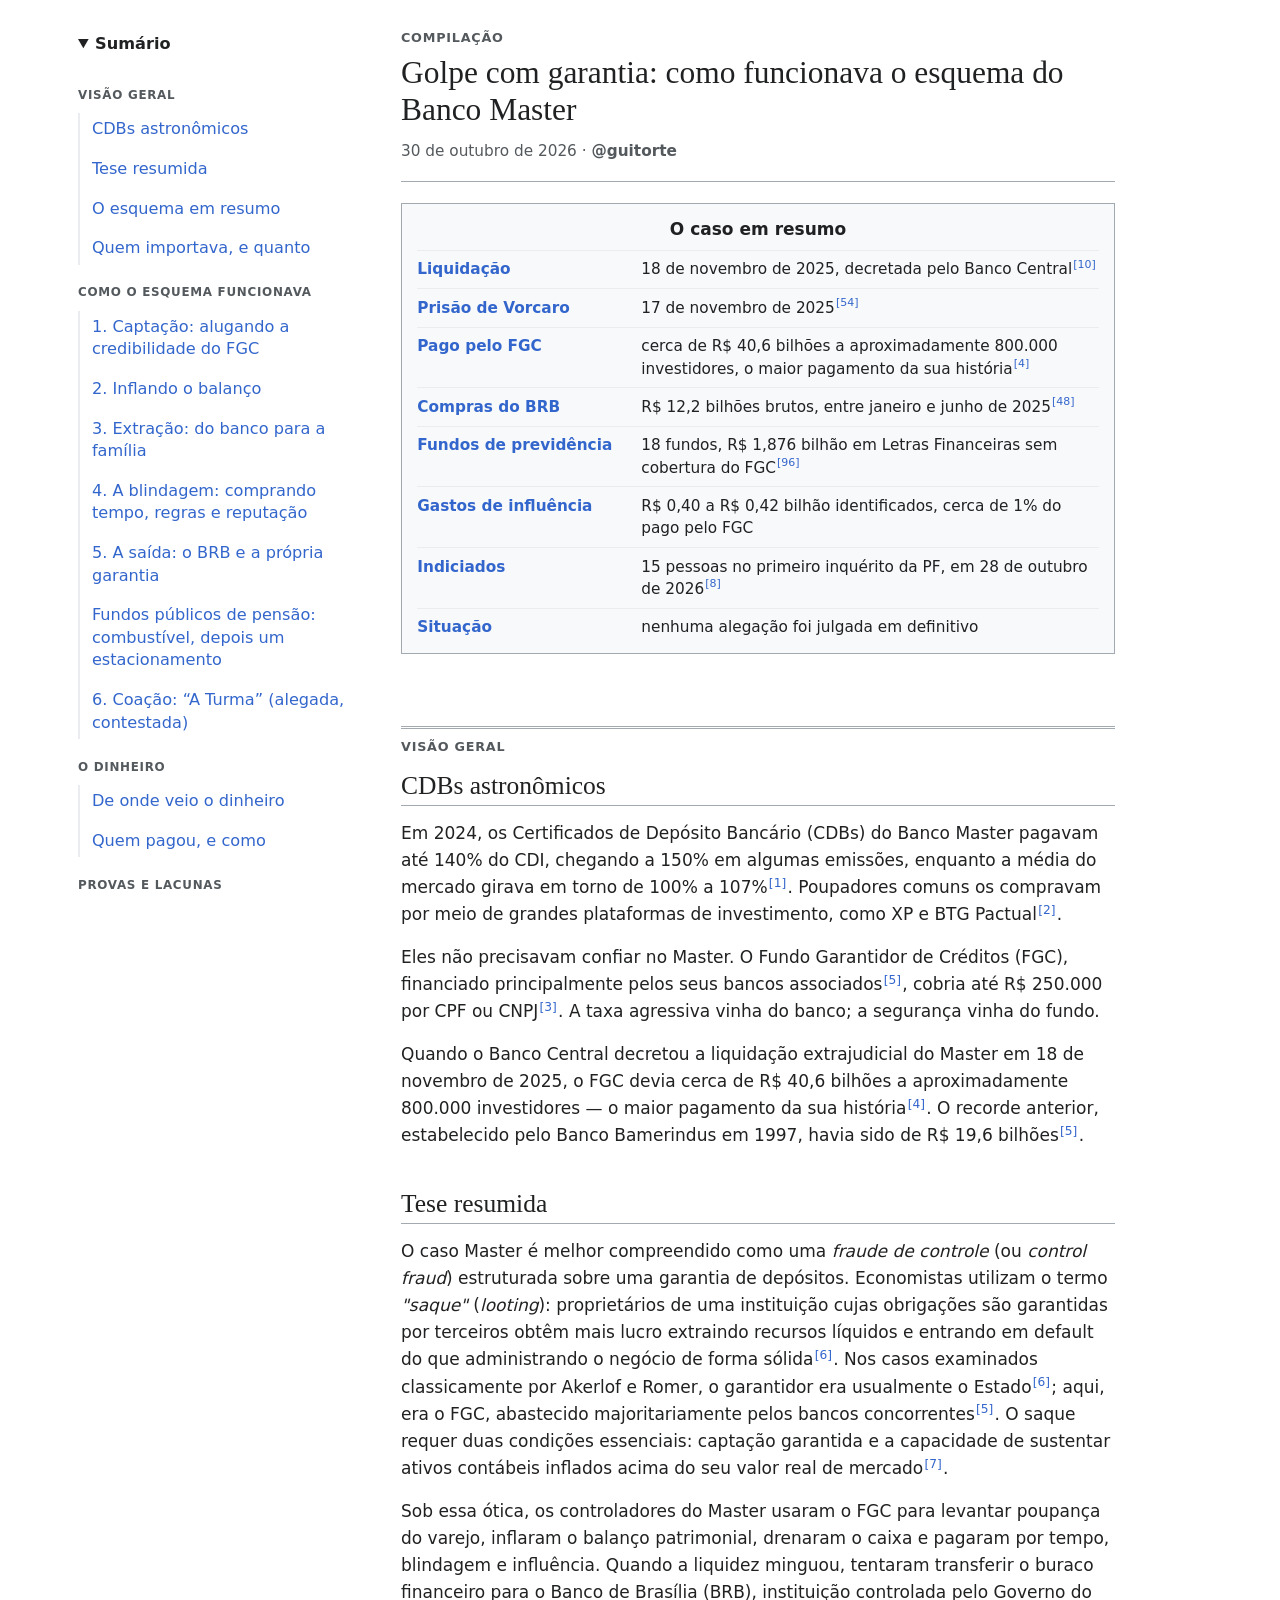
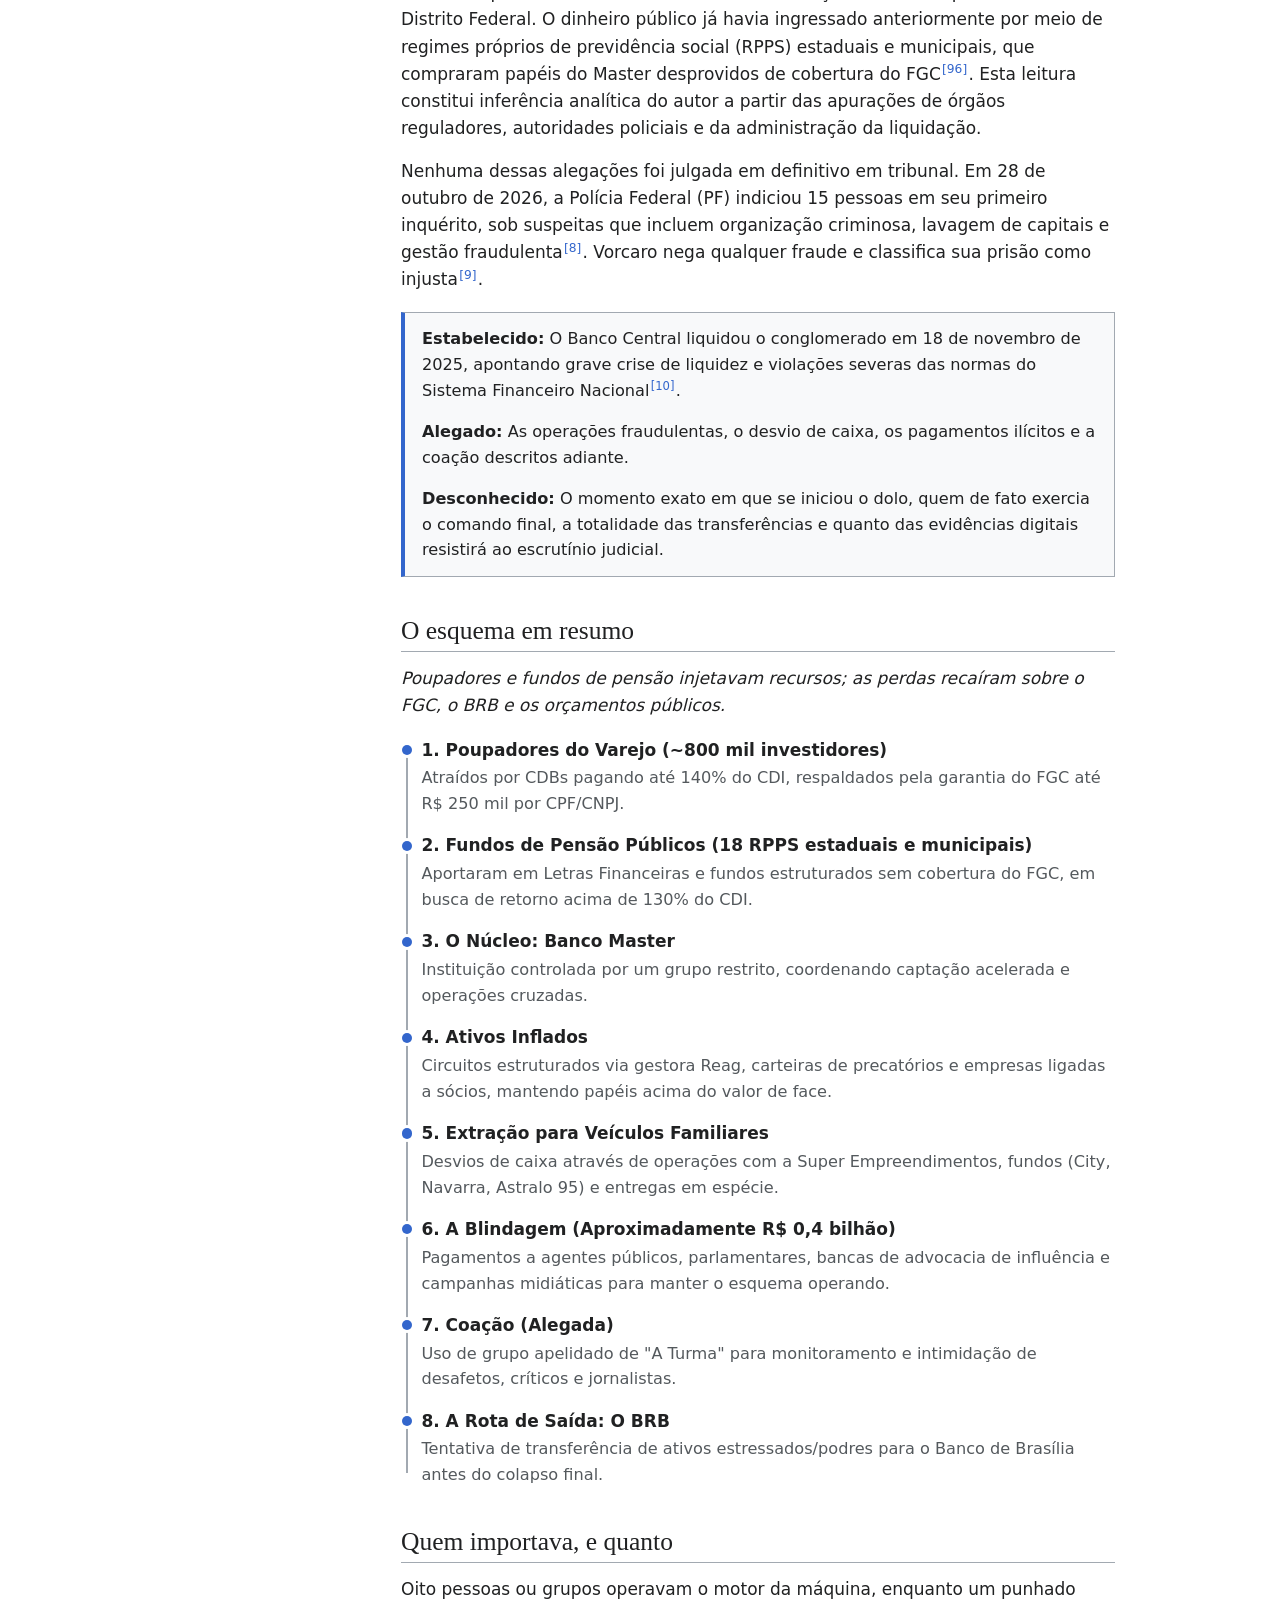
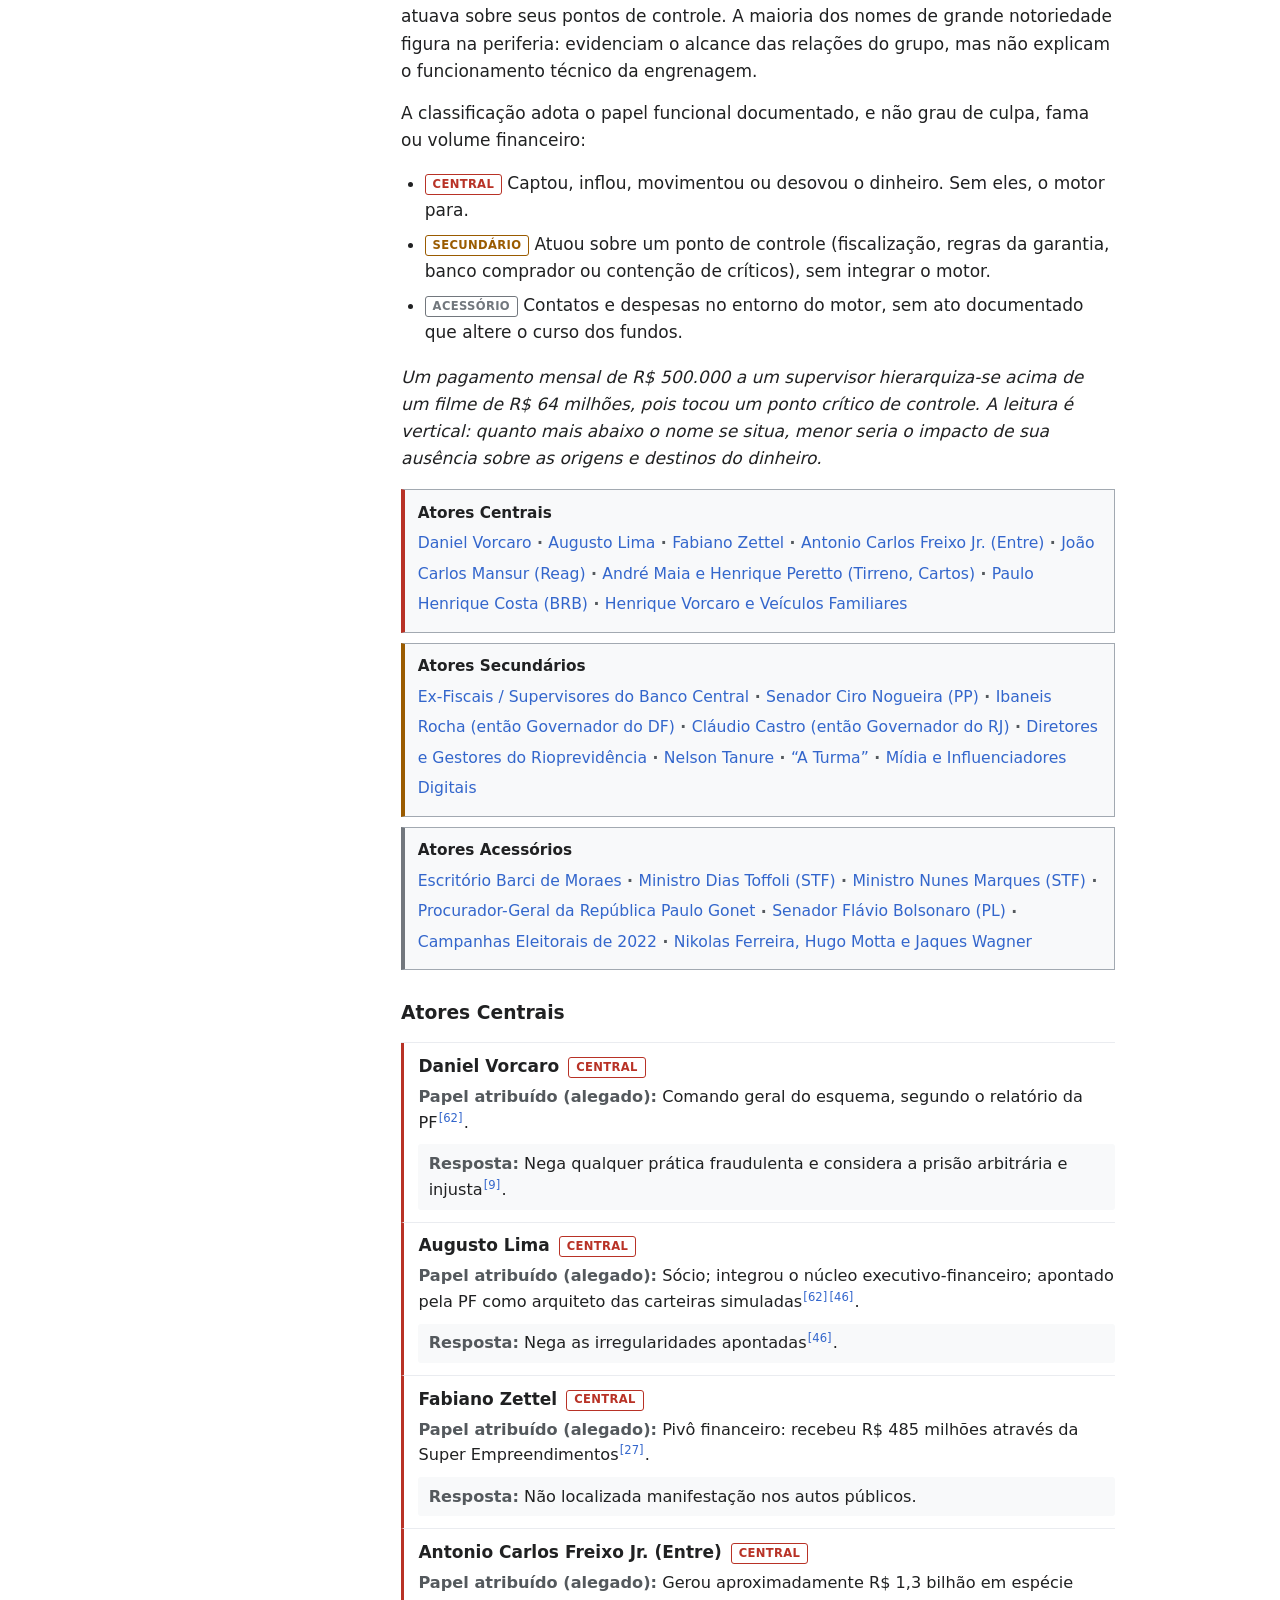
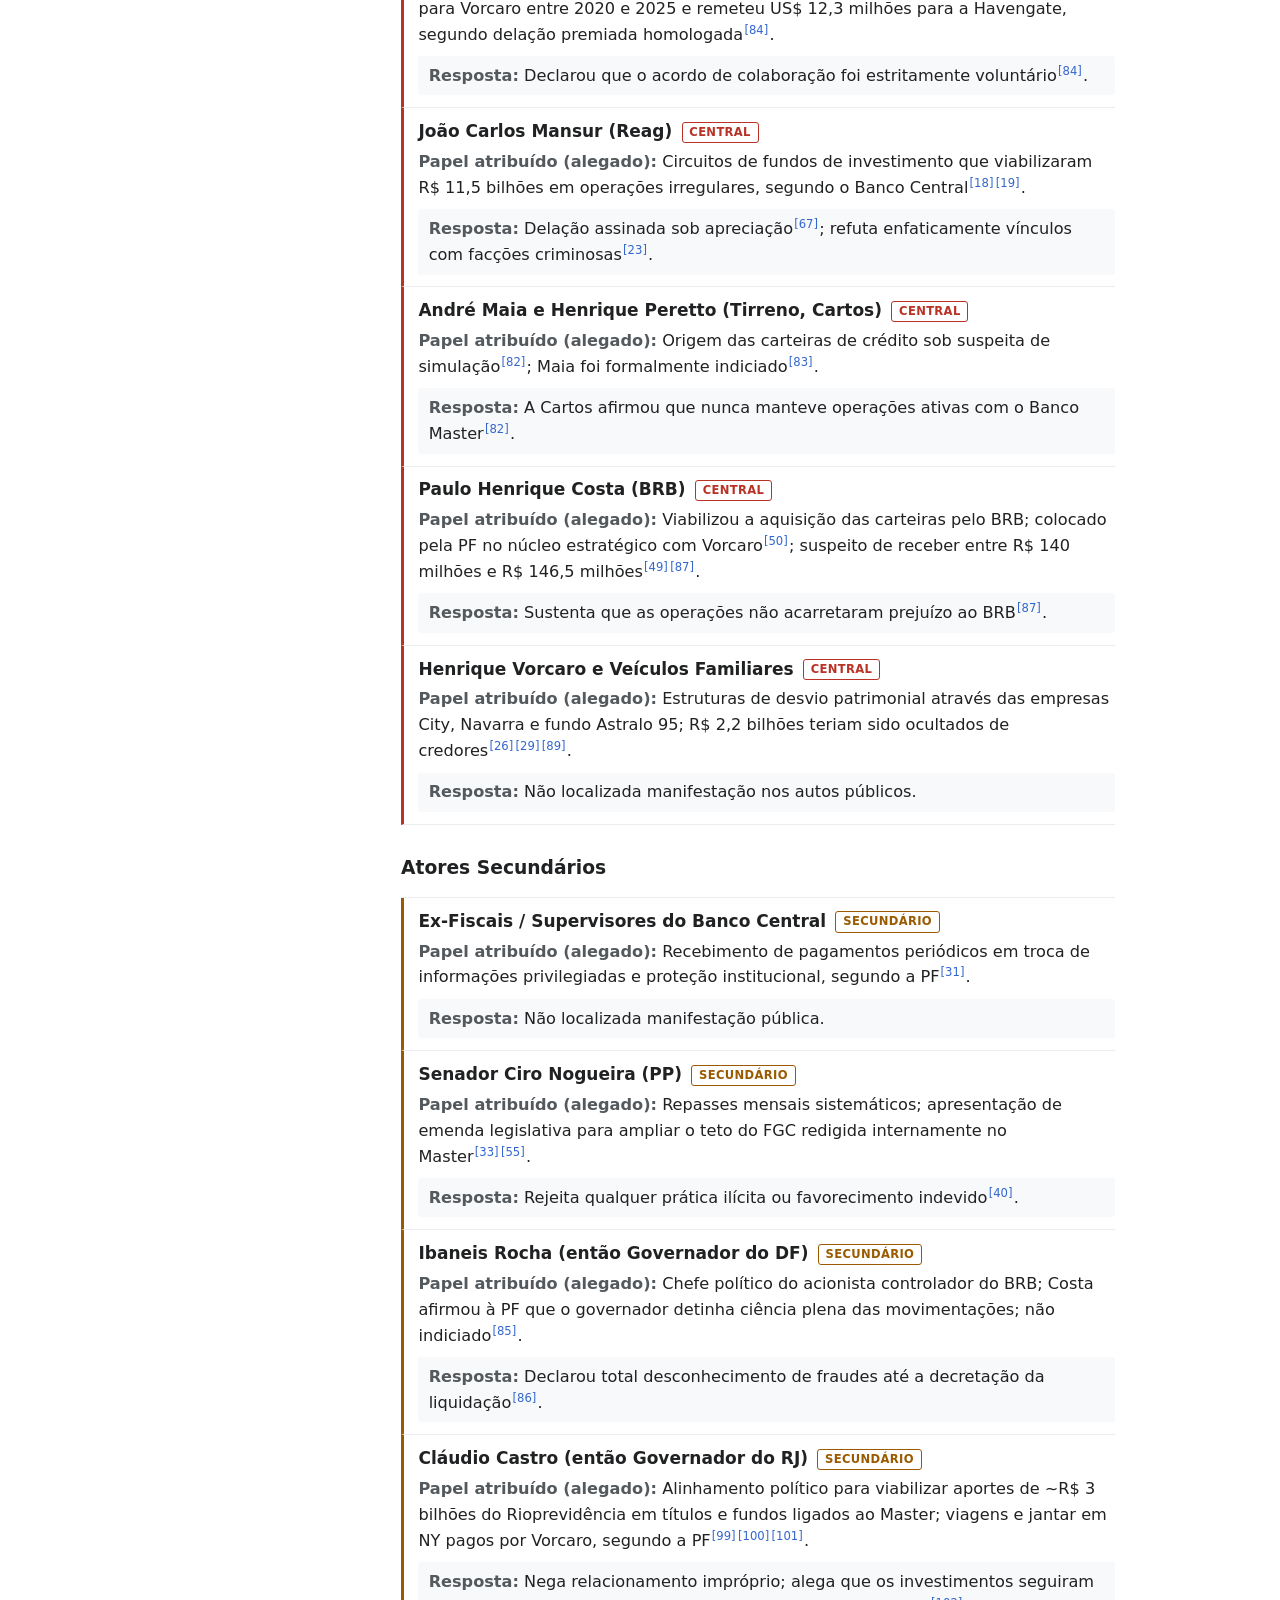
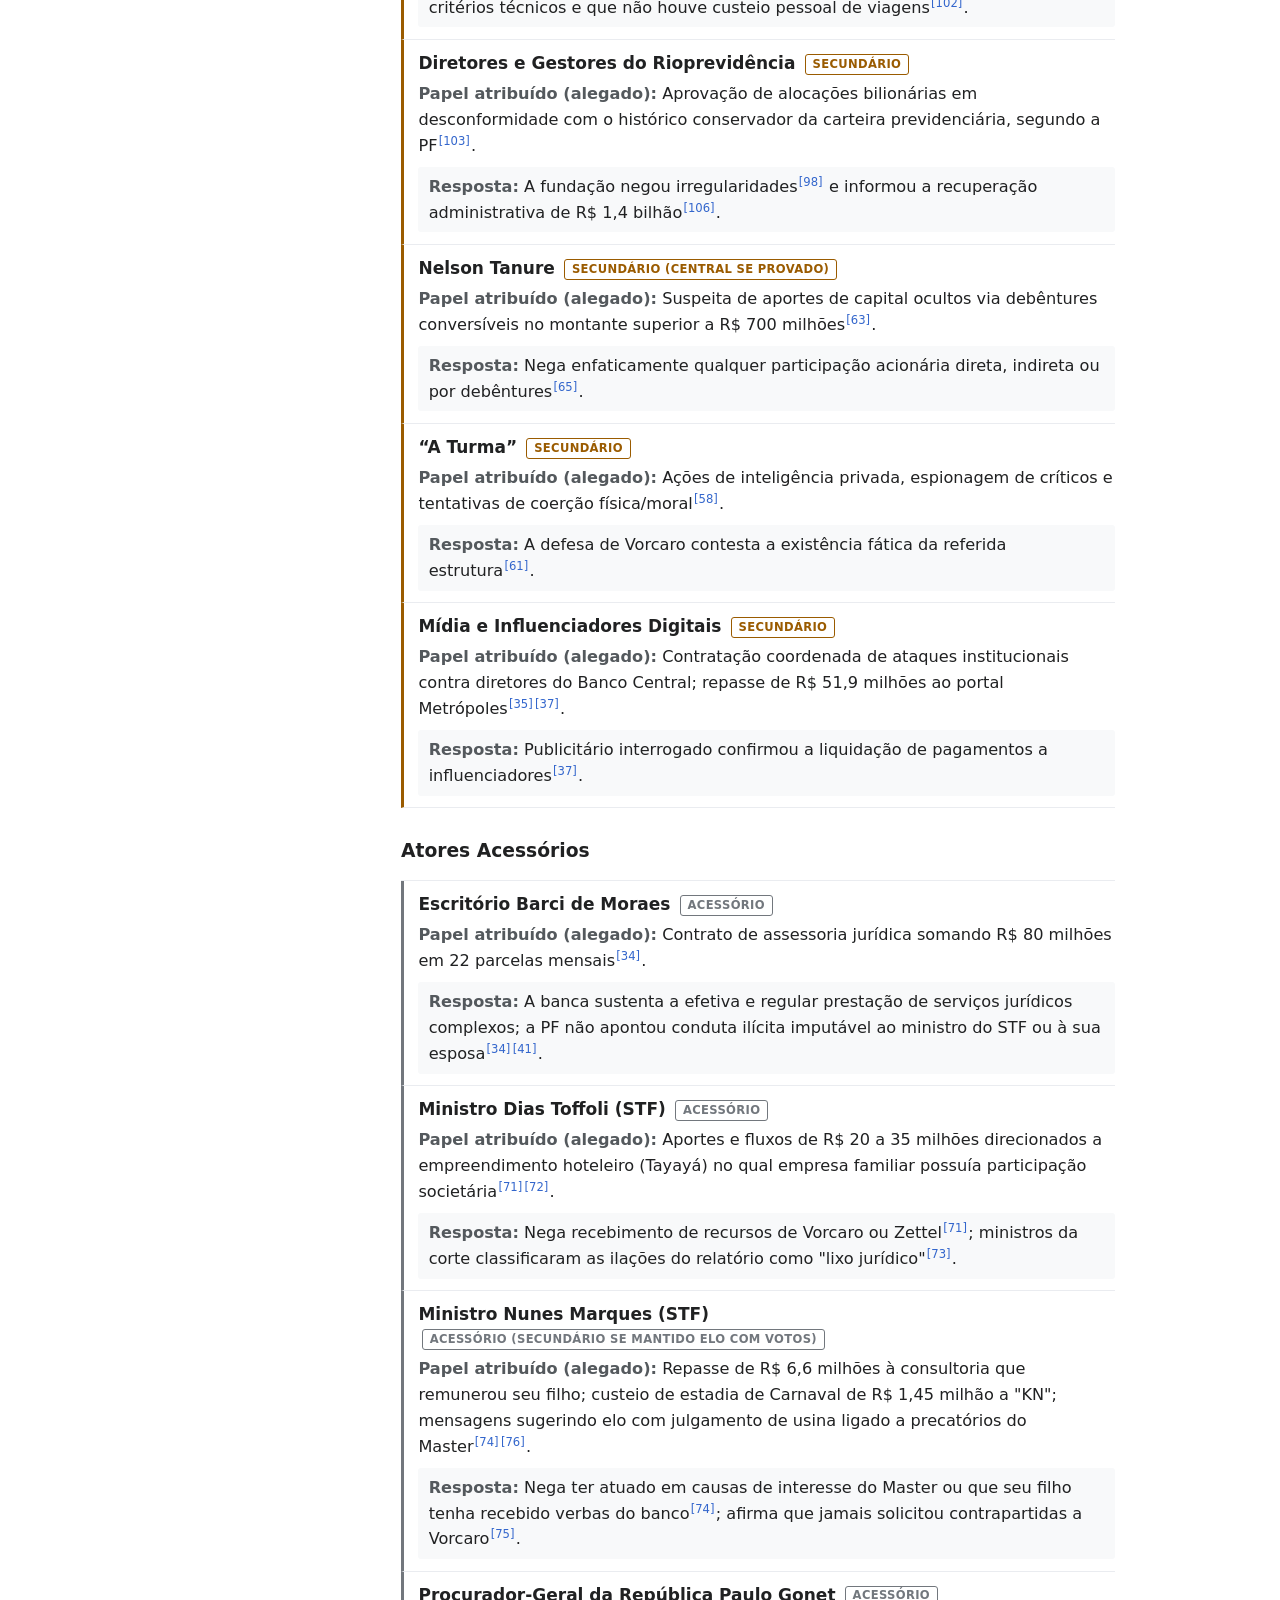
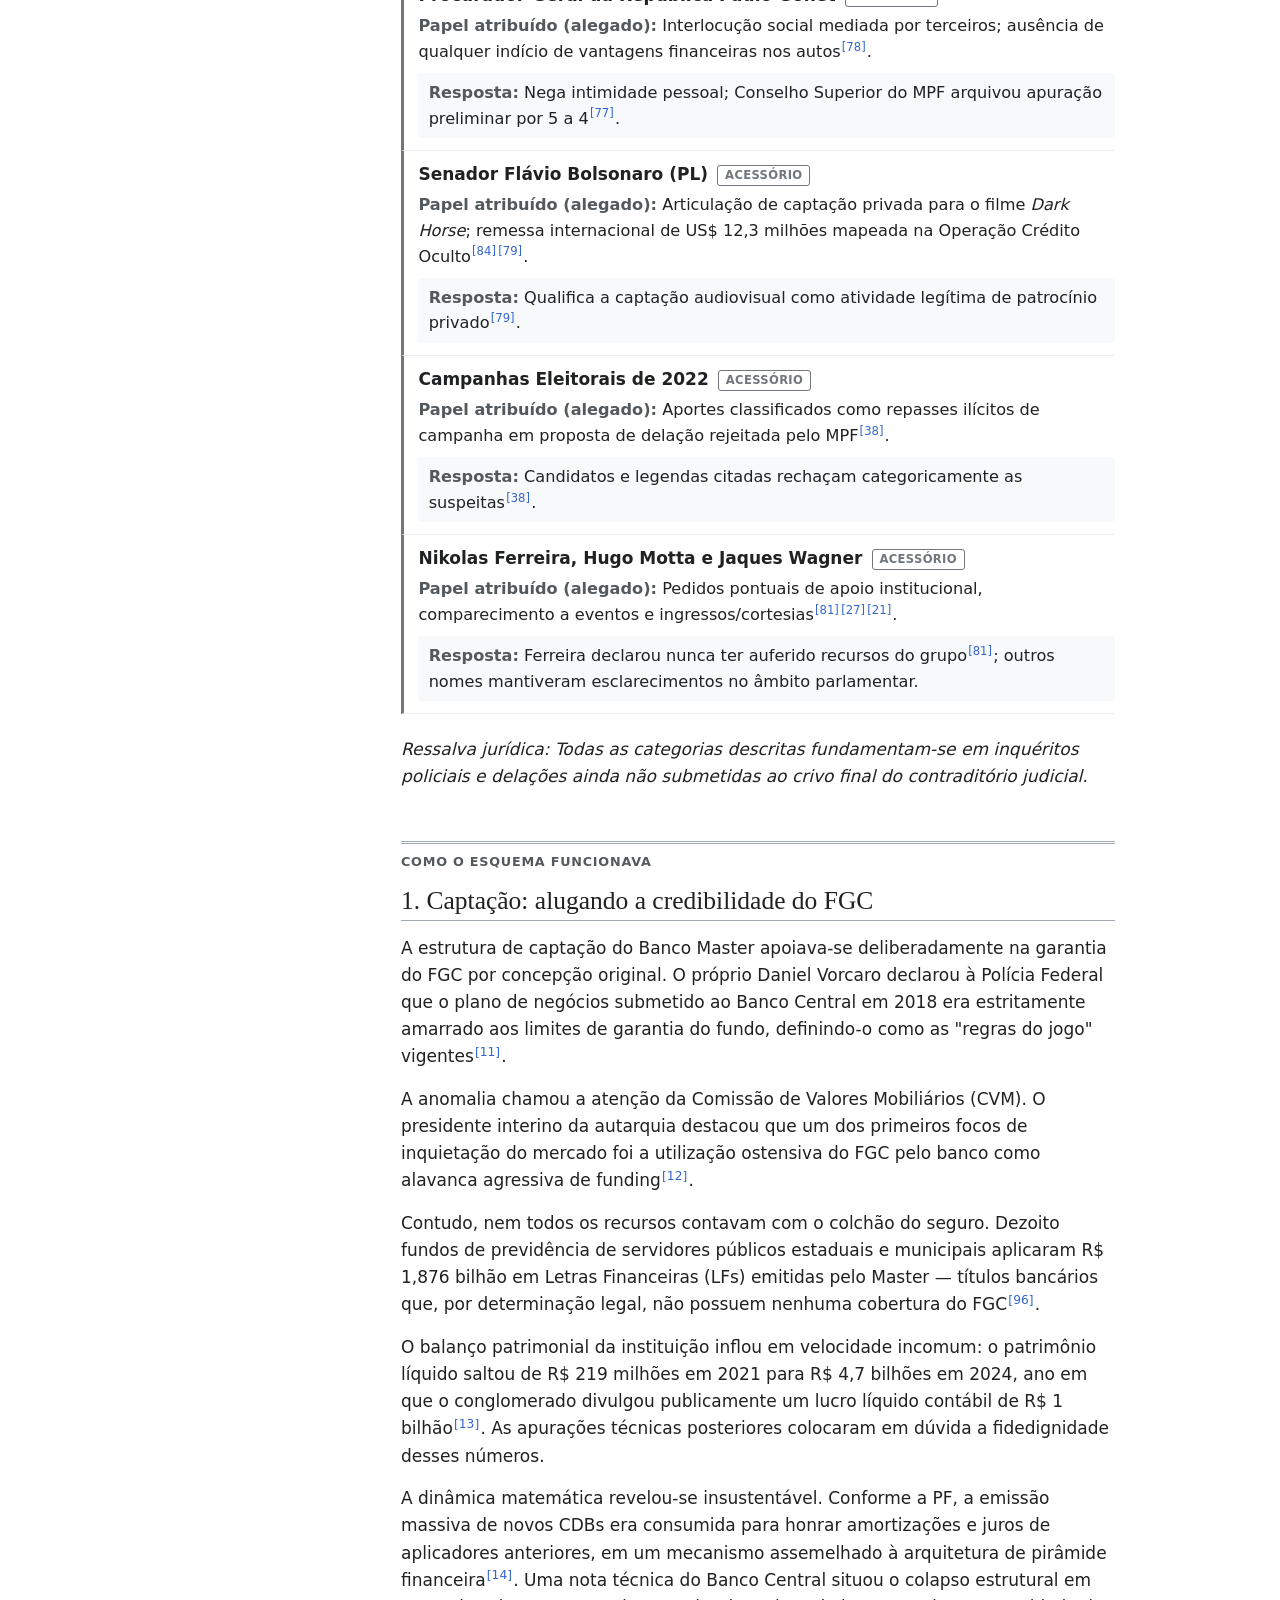
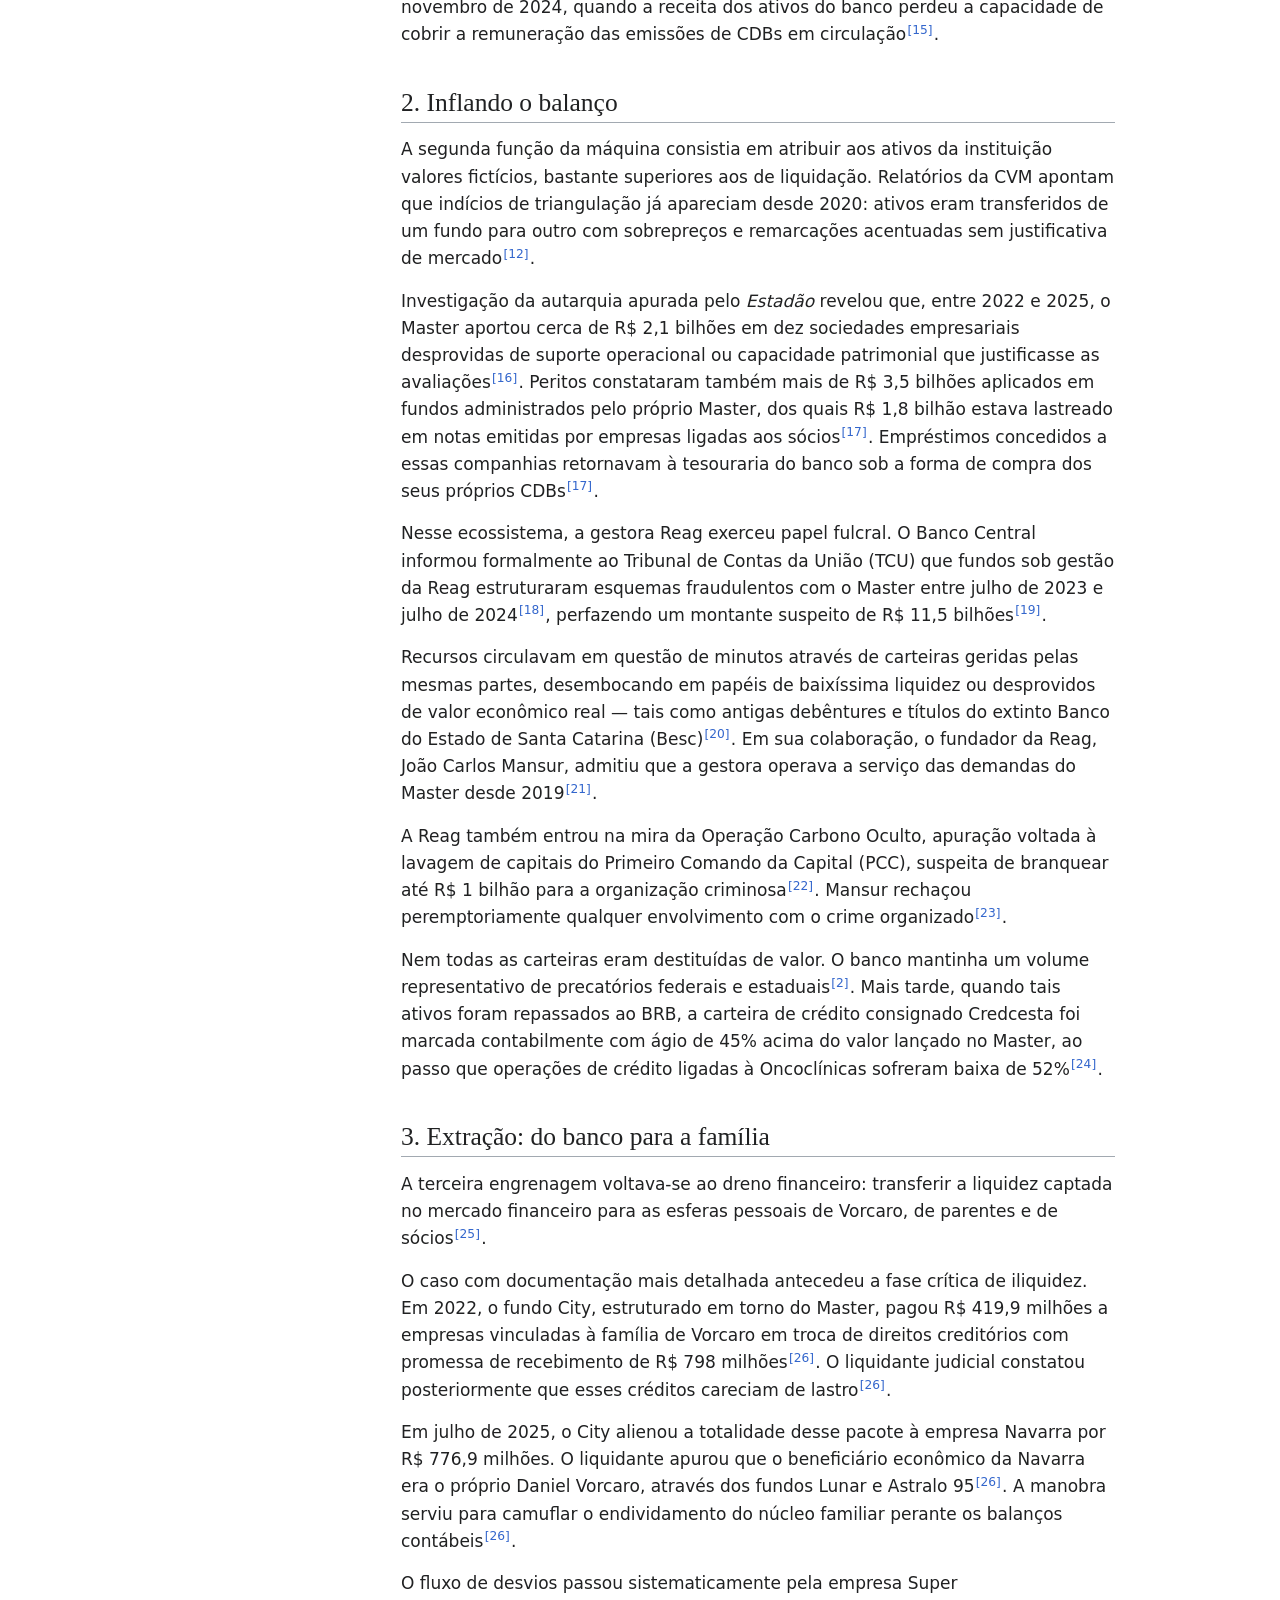
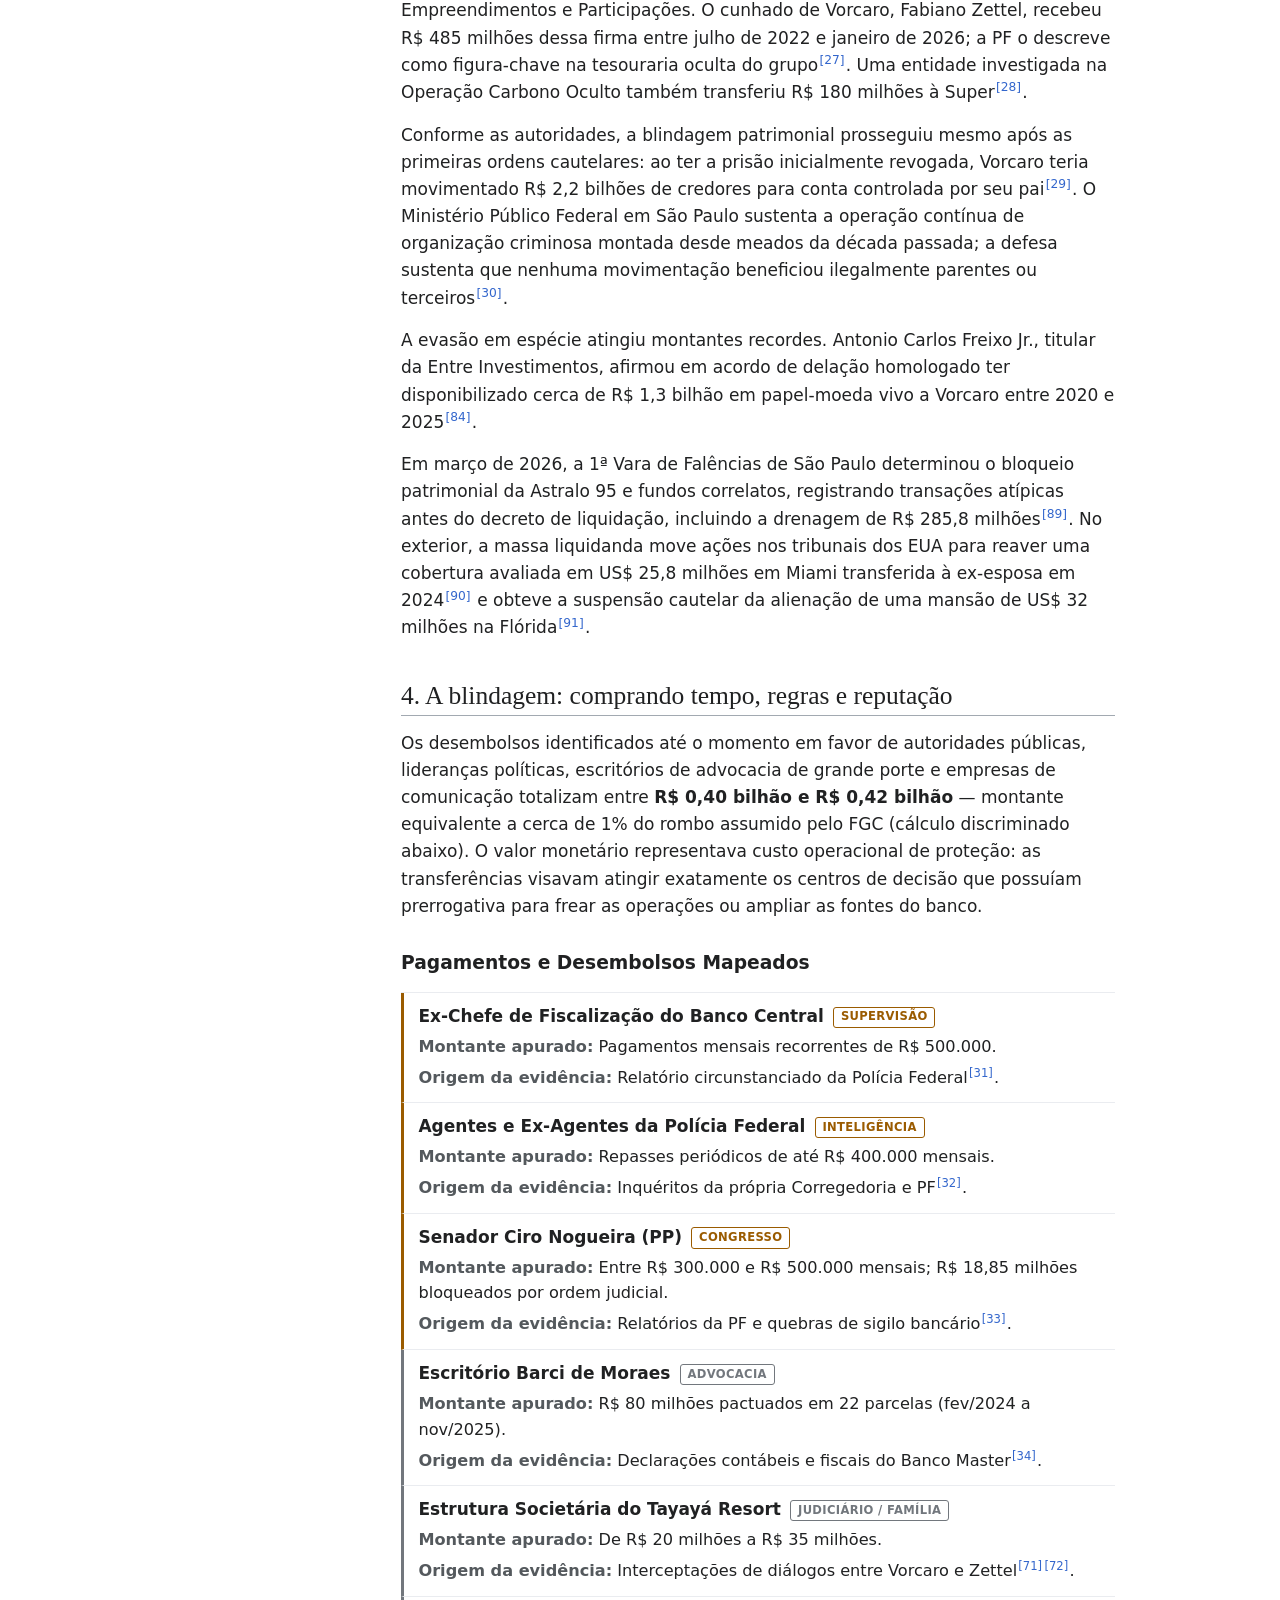
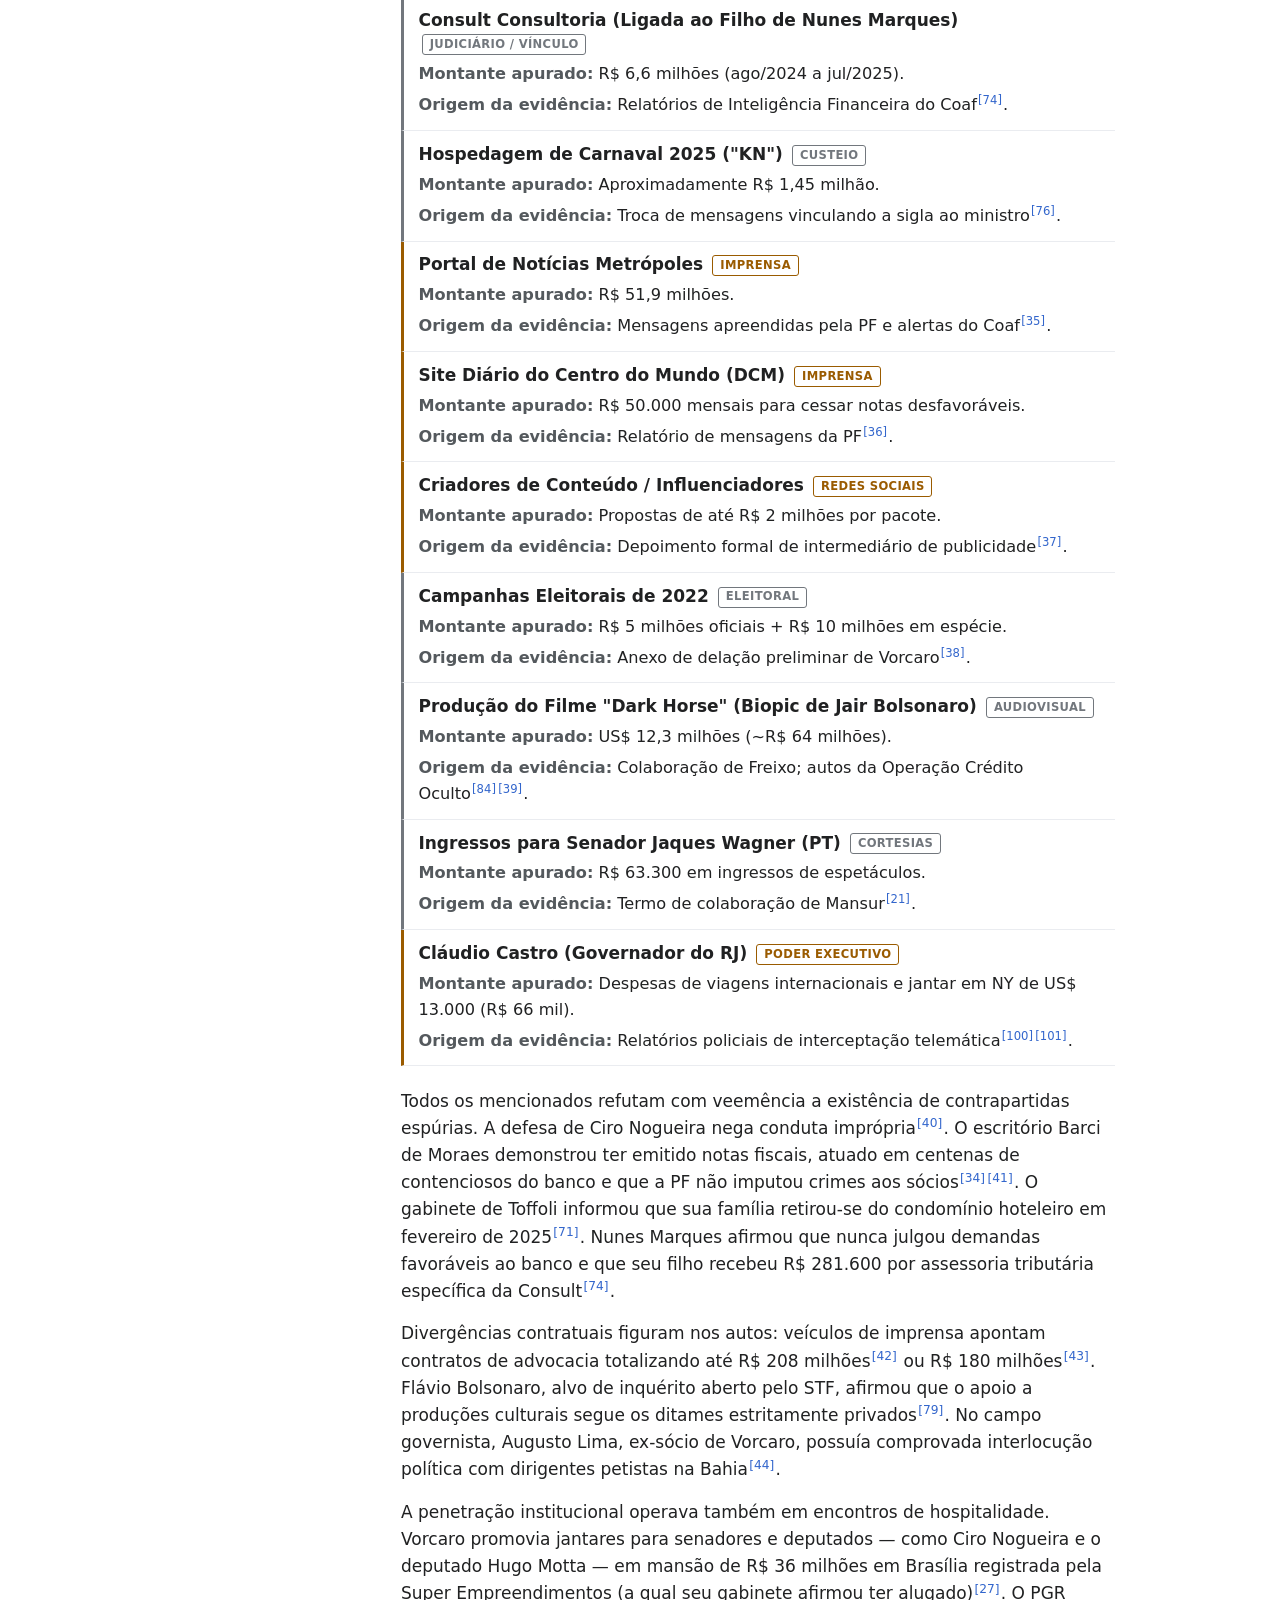
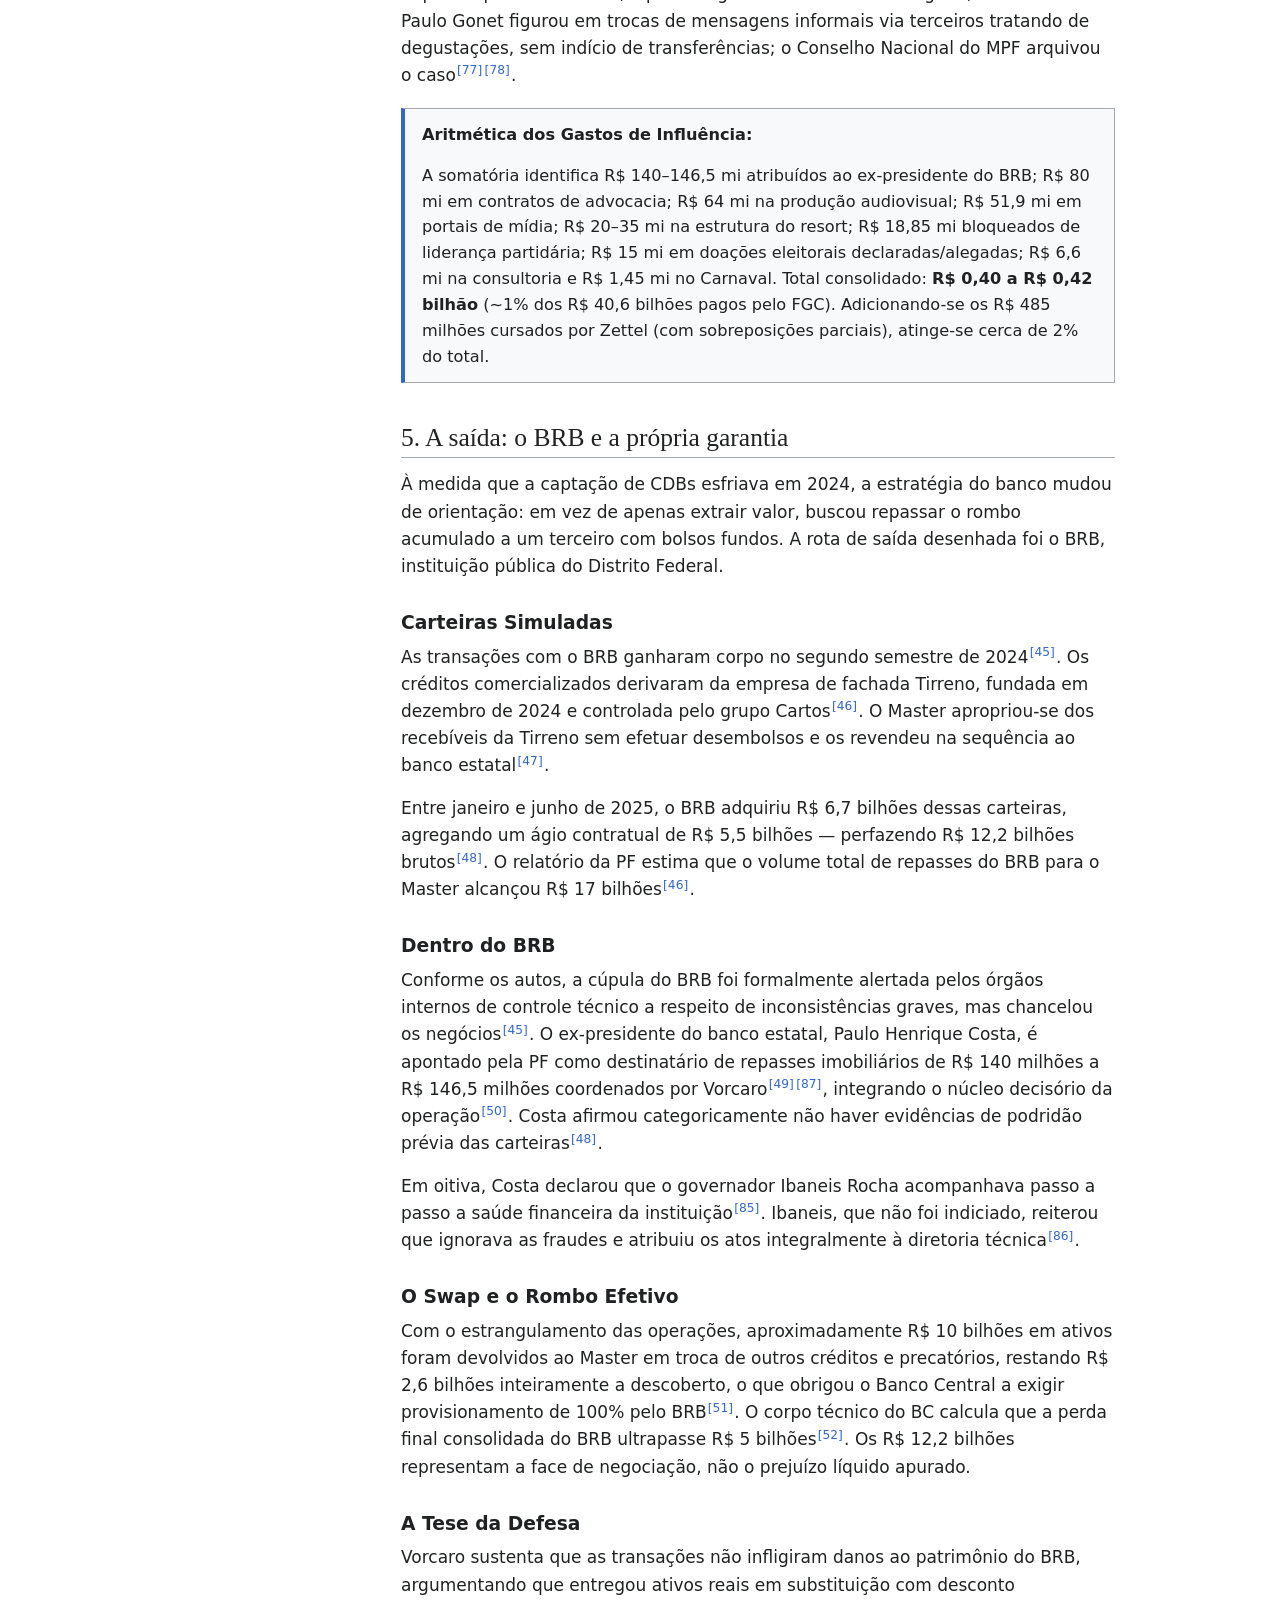
==== commit 890741ca: "Turn master/ into an editable source + generated page, in a wiki/docs layout The Banco Master dossie" ====
--- a/master/index.html
+++ b/master/index.html
@@ -1,1812 +1,739 @@
-<!DOCTYPE html>
-<html lang="pt-BR">
-<head>
-  <meta charset="UTF-8">
-  <meta name="viewport" content="width=device-width, initial-scale=1.0, maximum-scale=5.0, user-scalable=yes">
-  <title>Alugando a Garantia: Como Funcionava a Máquina do Banco Master</title>
-  <style>
-    :root {
-      --bg: #f8f9fa;
-      --surface: #ffffff;
-      --text: #1a1a1a;
-      --text-muted: #555555;
-      --border: #e2e5e9;
-      --primary: #0f172a;
-      --accent: #1e3a8a;
-      --badge-central-bg: #fee2e2;
-      --badge-central-text: #991b1b;
-      --badge-sec-bg: #fef3c7;
-      --badge-sec-text: #92400e;
-      --badge-acc-bg: #f1f5f9;
-      --badge-acc-text: #475569;
-      --link: #0366d6;
-    }
-
-    * { box-sizing: border-box; margin: 0; padding: 0; }
-
-    body {
-      font-family: -apple-system, BlinkMacSystemFont, "Segoe UI", Roboto, Helvetica, Arial, sans-serif;
-      background-color: var(--bg);
-      color: var(--text);
-      line-height: 1.65;
-      font-size: 16px;
-      -webkit-font-smoothing: antialiased;
-      padding-bottom: 90px;
-    }
-
-    /* Barra de Progresso de Leitura */
-    #progress-container {
-      position: fixed;
-      top: 0;
-      left: 0;
-      width: 100%;
-      height: 3px;
-      background: transparent;
-      z-index: 1000;
-    }
-    #progress-bar {
-      height: 100%;
-      width: 0%;
-      background: var(--accent);
-      transition: width 0.1s ease;
-    }
-
-    .container {
-      width: 100%;
-      max-width: 680px;
-      margin: 0 auto;
-      padding: 20px 16px;
-    }
-
-    /* Cabeçalho */
-    header {
-      margin-bottom: 28px;
-      padding-bottom: 20px;
-      border-bottom: 1px solid var(--border);
-    }
-    .kicker {
-      font-size: 13px;
-      font-weight: 600;
-      text-transform: uppercase;
-      letter-spacing: 0.5px;
-      color: var(--accent);
-      margin-bottom: 8px;
-    }
-    h1 {
-      font-size: 26px;
-      line-height: 1.25;
-      font-weight: 700;
-      color: var(--primary);
-      margin-bottom: 12px;
-    }
-    .byline {
-      font-size: 14px;
-      color: var(--text-muted);
-    }
-
-    /* Tipografia de Seções */
-    h2 {
-      font-size: 20px;
-      line-height: 1.3;
-      font-weight: 700;
-      color: var(--primary);
-      margin: 32px 0 14px 0;
-      padding-bottom: 6px;
-      border-bottom: 2px solid var(--border);
-    }
-    h3 {
-      font-size: 17px;
-      line-height: 1.35;
-      font-weight: 600;
-      color: var(--primary);
-      margin: 24px 0 10px 0;
-    }
-    p {
-      margin-bottom: 14px;
-      text-align: left;
-    }
-    ul, ol {
-      margin: 0 0 16px 20px;
-    }
-    li {
-      margin-bottom: 8px;
-    }
-
-    /* Citações e Notas inline */
-    a.fn {
-      color: var(--link);
-      text-decoration: none;
-      font-weight: 600;
-      font-size: 13px;
-      vertical-align: super;
-      padding: 0 2px;
-    }
-
-    /* Destaque / Callout sutil */
-    .callout {
-      background: var(--surface);
-      border-left: 4px solid var(--accent);
-      padding: 14px 16px;
-      margin: 16px 0;
-      border-radius: 0 6px 6px 0;
-      font-size: 15px;
-      border-top: 1px solid var(--border);
-      border-right: 1px solid var(--border);
-      border-bottom: 1px solid var(--border);
-    }
-
-    /* Badges */
-    .badge {
-      display: inline-block;
-      padding: 2px 8px;
-      font-size: 11px;
-      font-weight: 700;
-      text-transform: uppercase;
-      border-radius: 4px;
-      letter-spacing: 0.3px;
-    }
-    .badge-central { background: var(--badge-central-bg); color: var(--badge-central-text); }
-    .badge-secondary { background: var(--badge-sec-bg); color: var(--badge-sec-text); }
-    .badge-accessory { background: var(--badge-acc-bg); color: var(--badge-acc-text); }
-
-    /* Cards Modulares de Dados / Atores */
-    .data-card {
-      background: var(--surface);
-      border: 1px solid var(--border);
-      border-radius: 8px;
-      padding: 14px;
-      margin-bottom: 12px;
-    }
-    .data-card-header {
-      display: flex;
-      justify-content: space-between;
-      align-items: flex-start;
-      margin-bottom: 8px;
-      gap: 8px;
-    }
-    .data-card-title {
-      font-size: 15px;
-      font-weight: 700;
-      color: var(--primary);
-    }
-    .data-row {
-      font-size: 14px;
-      margin-bottom: 8px;
-    }
-    .data-label {
-      font-weight: 600;
-      color: var(--text-muted);
-      font-size: 12px;
-      text-transform: uppercase;
-      display: block;
-      margin-bottom: 2px;
-    }
-    .data-response {
-      background: #f8fafc;
-      border-radius: 4px;
-      padding: 8px 10px;
-      font-size: 13px;
-      border-left: 3px solid #cbd5e1;
-      margin-top: 8px;
-    }
-
-    /* Diagrama em Esteira Vertical (Pipeline) */
-    .pipeline {
-      position: relative;
-      margin: 20px 0;
-      padding-left: 18px;
-    }
-    .pipeline::before {
-      content: '';
-      position: absolute;
-      left: 6px;
-      top: 10px;
-      bottom: 20px;
-      width: 2px;
-      background: #cbd5e1;
-    }
-    .pipeline-step {
-      position: relative;
-      background: var(--surface);
-      border: 1px solid var(--border);
-      border-radius: 6px;
-      padding: 12px 14px;
-      margin-bottom: 14px;
-    }
-    .pipeline-step::before {
-      content: '';
-      position: absolute;
-      left: -18px;
-      top: 16px;
-      width: 10px;
-      height: 10px;
-      border-radius: 50%;
-      background: var(--accent);
-      border: 2px solid #fff;
-    }
-    .pipeline-step h4 {
-      font-size: 14px;
-      font-weight: 700;
-      margin-bottom: 4px;
-    }
-    .pipeline-step p {
-      font-size: 13px;
-      margin: 0;
-      color: var(--text-muted);
-    }
-
-    /* Barra Visualizadora de Proporção (Fontes de Recursos) */
-    .bar-row {
-      margin-bottom: 12px;
-    }
-    .bar-label-group {
-      display: flex;
-      justify-content: space-between;
-      font-size: 13px;
-      font-weight: 600;
-      margin-bottom: 4px;
-    }
-    .bar-track {
-      background: #e2e8f0;
-      border-radius: 4px;
-      height: 10px;
-      width: 100%;
-      overflow: hidden;
-    }
-    .bar-fill {
-      background: var(--accent);
-      height: 100%;
-      border-radius: 4px;
-    }
-
-    /* Rodapé de Referências */
-    .ref-list {
-      list-style-type: none;
-      padding-left: 0;
-      font-size: 13px;
-    }
-    .ref-list li {
-      padding: 8px 0;
-      border-bottom: 1px solid var(--border);
-      word-break: break-word;
-    }
-    .ref-index {
-      font-weight: bold;
-      color: var(--accent);
-      margin-right: 4px;
-    }
-
-    /* Barra de Ação Flutuante no Polegar */
-    .floating-bar {
-      position: fixed;
-      bottom: 16px;
-      right: 16px;
-      display: flex;
-      gap: 8px;
-      z-index: 900;
-    }
-    .btn-float {
-      background: var(--primary);
-      color: #fff;
-      border: none;
-      border-radius: 24px;
-      padding: 10px 16px;
-      font-size: 13px;
-      font-weight: 600;
-      box-shadow: 0 4px 12px rgba(0,0,0,0.15);
-      cursor: pointer;
-      display: flex;
-      align-items: center;
-      gap: 6px;
-    }
-
-    /* Modal / Bottom Sheet para Notas e Sumário */
-    dialog {
-      margin: auto auto 0 auto;
-      width: 100%;
-      max-width: 680px;
-      border: none;
-      border-radius: 14px 14px 0 0;
-      background: #ffffff;
-      padding: 18px;
-      box-shadow: 0 -4px 20px rgba(0,0,0,0.25);
-    }
-    dialog::backdrop {
-      background: rgba(0, 0, 0, 0.45);
-    }
-    .sheet-header {
-      display: flex;
-      justify-content: space-between;
-      align-items: center;
-      margin-bottom: 12px;
-      border-bottom: 1px solid var(--border);
-      padding-bottom: 8px;
-    }
-    .sheet-title {
-      font-size: 15px;
-      font-weight: 700;
-    }
-    .sheet-close {
-      background: #f1f5f9;
-      border: none;
-      font-size: 14px;
-      font-weight: bold;
-      padding: 6px 12px;
-      border-radius: 16px;
-      cursor: pointer;
-    }
-    .sheet-content {
-      font-size: 14px;
-      line-height: 1.5;
-      max-height: 60vh;
-      overflow-y: auto;
-    }
-    .sheet-content a {
-      color: var(--link);
-      display: inline-block;
-      margin-top: 6px;
-    }
-    .toc-item {
-      padding: 10px 0;
-      border-bottom: 1px solid var(--border);
-    }
-    .toc-item a {
-      text-decoration: none;
-      color: var(--text);
-      font-weight: 600;
-      display: block;
-    }
-  </style>
-</head>
-<body>
-
-  <!-- Barra de Progresso no topo -->
-  <div id="progress-container"><div id="progress-bar"></div></div>
-
-  <div class="container">
-    <header>
-      <div class="kicker">Compilação</div>
-      <h1>Golpe com garantia: como funcionava o esquema do Banco Master</h1>
-      <div class="byline">30 de outubro de 2026 · <strong>@guitorte</strong></div>
-    </header>
-
-    <!-- INTRODUÇÃO -->
-    <section id="cdb">
-      <h2>CDBs astronômicos</h2>
-      <p>Em 2024, os Certificados de Depósito Bancário (CDBs) do Banco Master pagavam até 140% do CDI, chegando a 150% em algumas emissões, enquanto a média do mercado girava em torno de 100% a 107% <a href="#ref-1" class="fn" data-ref="1">[1]</a>. Poupadores comuns os compravam por meio de grandes plataformas de investimento, como XP e BTG Pactual <a href="#ref-2" class="fn" data-ref="2">[2]</a>.</p>
-      
-      <p>Eles não precisavam confiar no Master. O Fundo Garantidor de Créditos (FGC), financiado principalmente pelos seus bancos associados <a href="#ref-5" class="fn" data-ref="5">[5]</a>, cobria até R$ 250.000 por CPF ou CNPJ <a href="#ref-3" class="fn" data-ref="3">[3]</a>. A taxa agressiva vinha do banco; a segurança vinha do fundo.</p>
-      
-      <p>Quando o Banco Central decretou a liquidação extrajudicial do Master em 18 de novembro de 2025, o FGC devia cerca de R$ 40,6 bilhões a aproximadamente 800.000 investidores — o maior pagamento da sua história <a href="#ref-4" class="fn" data-ref="4">[4]</a>. O recorde anterior, estabelecido pelo Banco Bamerindus em 1997, havia sido de R$ 19,6 bilhões <a href="#ref-5" class="fn" data-ref="5">[5]</a>.</p>
-    </section>
-
-    <section id="argumento">
-      <h2>Tese resumida</h2>
-      <p>O caso Master é melhor compreendido como uma <em>fraude de controle</em> (ou <em>control fraud</em>) estruturada sobre uma garantia de depósitos. Economistas utilizam o termo <em>"saque"</em> (<em>looting</em>): proprietários de uma instituição cujas obrigações são garantidas por terceiros obtêm mais lucro extraindo recursos líquidos e entrando em default do que administrando o negócio de forma sólida <a href="#ref-6" class="fn" data-ref="6">[6]</a>. Nos casos examinados classicamente por Akerlof e Romer, o garantidor era usualmente o Estado <a href="#ref-6" class="fn" data-ref="6">[6]</a>; aqui, era o FGC, abastecido majoritariamente pelos bancos concorrentes <a href="#ref-5" class="fn" data-ref="5">[5]</a>. O saque requer duas condições essenciais: captação garantida e a capacidade de sustentar ativos contábeis inflados acima do seu valor real de mercado <a href="#ref-7" class="fn" data-ref="7">[7]</a>.</p>
-      
-      <p>Sob essa ótica, os controladores do Master usaram o FGC para levantar poupança do varejo, inflaram o balanço patrimonial, drenaram o caixa e pagaram por tempo, blindagem e influência. Quando a liquidez minguou, tentaram transferir o buraco financeiro para o Banco de Brasília (BRB), instituição controlada pelo Governo do Distrito Federal. O dinheiro público já havia ingressado anteriormente por meio de regimes próprios de previdência social (RPPS) estaduais e municipais, que compraram papéis do Master desprovidos de cobertura do FGC <a href="#ref-96" class="fn" data-ref="96">[96]</a>. Esta leitura constitui inferência analítica do autor a partir das apurações de órgãos reguladores, autoridades policiais e da administração da liquidação.</p>
-      
-      <p>Nenhuma dessas alegações foi julgada em definitivo em tribunal. Em 28 de outubro de 2026, a Polícia Federal (PF) indiciou 15 pessoas em seu primeiro inquérito, sob suspeitas que incluem organização criminosa, lavagem de capitais e gestão fraudulenta <a href="#ref-8" class="fn" data-ref="8">[8]</a>. Vorcaro nega qualquer fraude e classifica sua prisão como injusta <a href="#ref-9" class="fn" data-ref="9">[9]</a>.</p>
-
-      <div class="callout">
-        <p><strong>Estabelecido:</strong> O Banco Central liquidou o conglomerado em 18 de novembro de 2025, apontando grave crise de liquidez e violações severas das normas do Sistema Financeiro Nacional <a href="#ref-10" class="fn" data-ref="10">[10]</a>.</p>
-        <p><strong>Alegado:</strong> As operações fraudulentas, o desvio de caixa, os pagamentos ilícitos e a coação descritos adiante.</p>
-        <p><strong>Desconhecido:</strong> O momento exato em que se iniciou o dolo, quem de fato exercia o comando final, a totalidade das transferências e quanto das evidências digitais resistirá ao escrutínio judicial.</p>
-      </div>
-    </section>
-
-    <!-- PIPELINE DA MÁQUINA -->
-    <section id="maquina">
-      <h2>O esquema em resumo</h2>
-      <p><em>Poupadores e fundos de pensão injetavam recursos; as perdas recaíram sobre o FGC, o BRB e os orçamentos públicos.</em></p>
-      
-      <div class="pipeline">
-        <div class="pipeline-step">
-          <h4>1. Poupadores do Varejo (~800 mil investidores)</h4>
-          <p>Atraídos por CDBs pagando até 140% do CDI, respaldados pela garantia do FGC até R$ 250 mil por CPF/CNPJ.</p>
-        </div>
-        <div class="pipeline-step">
-          <h4>2. Fundos de Pensão Públicos (18 RPPS estaduais e municipais)</h4>
-          <p>Aportaram em Letras Financeiras e fundos estruturados sem cobertura do FGC, em busca de retorno acima de 130% do CDI.</p>
-        </div>
-        <div class="pipeline-step">
-          <h4>3. O Núcleo: Banco Master</h4>
-          <p>Instituição controlada por um grupo restrito, coordenando captação acelerada e operações cruzadas.</p>
-        </div>
-        <div class="pipeline-step">
-          <h4>4. Ativos Inflados</h4>
-          <p>Circuitos estruturados via gestora Reag, carteiras de precatórios e empresas ligadas a sócios, mantendo papéis acima do valor de face.</p>
-        </div>
-        <div class="pipeline-step">
-          <h4>5. Extração para Veículos Familiares</h4>
-          <p>Desvios de caixa através de operações com a Super Empreendimentos, fundos (City, Navarra, Astralo 95) e entregas em espécie.</p>
-        </div>
-        <div class="pipeline-step">
-          <h4>6. A Blindagem (Aproximadamente R$ 0,4 bilhão)</h4>
-          <p>Pagamentos a agentes públicos, parlamentares, bancas de advocacia de influência e campanhas midiáticas para manter o esquema operando.</p>
-        </div>
-        <div class="pipeline-step">
-          <h4>7. Coação (Alegada)</h4>
-          <p>Uso de grupo apelidado de "A Turma" para monitoramento e intimidação de desafetos, críticos e jornalistas.</p>
-        </div>
-        <div class="pipeline-step">
-          <h4>8. A Rota de Saída: O BRB</h4>
-          <p>Tentativa de transferência de ativos estressados/podres para o Banco de Brasília antes do colapso final.</p>
-        </div>
-      </div>
-    </section>
-
-    <!-- NÚCLEOS E ATORES -->
-    <section id="atores">
-      <h2>Quem importava, e quanto</h2>
-      <p>Oito pessoas ou grupos operavam o motor da máquina, enquanto um punhado atuava sobre seus pontos de controle. A maioria dos nomes de grande notoriedade figura na periferia: evidenciam o alcance das relações do grupo, mas não explicam o funcionamento técnico da engrenagem.</p>
-      
-      <p>A classificação adota o papel funcional documentado, e não grau de culpa, fama ou volume financeiro:</p>
-      <ul>
-        <li><span class="badge badge-central">Central</span> Captou, inflou, movimentou ou desovou o dinheiro. Sem eles, o motor para.</li>
-        <li><span class="badge badge-secondary">Secundário</span> Atuou sobre um ponto de controle (fiscalização, regras da garantia, banco comprador ou contenção de críticos), sem integrar o motor.</li>
-        <li><span class="badge badge-accessory">Acessório</span> Contatos e despesas no entorno do motor, sem ato documentado que altere o curso dos fundos.</li>
-      </ul>
-
-      <p><em>Um pagamento mensal de R$ 500.000 a um supervisor hierarquiza-se acima de um filme de R$ 64 milhões, pois tocou um ponto crítico de controle. A leitura é vertical: quanto mais abaixo o nome se situa, menor seria o impacto de sua ausência sobre as origens e destinos do dinheiro.</em></p>
-
-      <!-- Cards dos Atores -->
-      <h3>Atores Centrais</h3>
-
-      <div class="data-card">
-        <div class="data-card-header">
-          <span class="data-card-title">Daniel Vorcaro</span>
-          <span class="badge badge-central">Central</span>
-        </div>
-        <div class="data-row">
-          <span class="data-label">Papel Atribuído (Alegado)</span>
-          Comando geral do esquema, segundo o relatório da PF <a href="#ref-62" class="fn" data-ref="62">[62]</a>.
-        </div>
-        <div class="data-response">
-          <strong>Resposta:</strong> Nega qualquer prática fraudulenta e considera a prisão arbitrária e injusta <a href="#ref-9" class="fn" data-ref="9">[9]</a>.
-        </div>
-      </div>
-
-      <div class="data-card">
-        <div class="data-card-header">
-          <span class="data-card-title">Augusto Lima</span>
-          <span class="badge badge-central">Central</span>
-        </div>
-        <div class="data-row">
-          <span class="data-label">Papel Atribuído (Alegado)</span>
-          Sócio; integrou o núcleo executivo-financeiro; apontado pela PF como arquiteto das carteiras simuladas <a href="#ref-62" class="fn" data-ref="62">[62]</a><a href="#ref-46" class="fn" data-ref="46">[46]</a>.
-        </div>
-        <div class="data-response">
-          <strong>Resposta:</strong> Nega as irregularidades apontadas <a href="#ref-46" class="fn" data-ref="46">[46]</a>.
-        </div>
-      </div>
-
-      <div class="data-card">
-        <div class="data-card-header">
-          <span class="data-card-title">Fabiano Zettel</span>
-          <span class="badge badge-central">Central</span>
-        </div>
-        <div class="data-row">
-          <span class="data-label">Papel Atribuído (Alegado)</span>
-          Pivô financeiro: recebeu R$ 485 milhões através da Super Empreendimentos <a href="#ref-27" class="fn" data-ref="27">[27]</a>.
-        </div>
-        <div class="data-response">
-          <strong>Resposta:</strong> Não localizada manifestação nos autos públicos.
-        </div>
-      </div>
-
-      <div class="data-card">
-        <div class="data-card-header">
-          <span class="data-card-title">Antonio Carlos Freixo Jr. (Entre)</span>
-          <span class="badge badge-central">Central</span>
-        </div>
-        <div class="data-row">
-          <span class="data-label">Papel Atribuído (Alegado)</span>
-          Gerou aproximadamente R$ 1,3 bilhão em espécie para Vorcaro entre 2020 e 2025 e remeteu US$ 12,3 milhões para a Havengate, segundo delação premiada homologada <a href="#ref-84" class="fn" data-ref="84">[84]</a>.
-        </div>
-        <div class="data-response">
-          <strong>Resposta:</strong> Declarou que o acordo de colaboração foi estritamente voluntário <a href="#ref-84" class="fn" data-ref="84">[84]</a>.
-        </div>
-      </div>
-
-      <div class="data-card">
-        <div class="data-card-header">
-          <span class="data-card-title">João Carlos Mansur (Reag)</span>
-          <span class="badge badge-central">Central</span>
-        </div>
-        <div class="data-row">
-          <span class="data-label">Papel Atribuído (Alegado)</span>
-          Circuitos de fundos de investimento que viabilizaram R$ 11,5 bilhões em operações irregulares, segundo o Banco Central <a href="#ref-18" class="fn" data-ref="18">[18]</a><a href="#ref-19" class="fn" data-ref="19">[19]</a>.
-        </div>
-        <div class="data-response">
-          <strong>Resposta:</strong> Delação assinada sob apreciação <a href="#ref-67" class="fn" data-ref="67">[67]</a>; refuta enfaticamente vínculos com facções criminosas <a href="#ref-23" class="fn" data-ref="23">[23]</a>.
-        </div>
-      </div>
-
-      <div class="data-card">
-        <div class="data-card-header">
-          <span class="data-card-title">André Maia e Henrique Peretto (Tirreno, Cartos)</span>
-          <span class="badge badge-central">Central</span>
-        </div>
-        <div class="data-row">
-          <span class="data-label">Papel Atribuído (Alegado)</span>
-          Origem das carteiras de crédito sob suspeita de simulação <a href="#ref-82" class="fn" data-ref="82">[82]</a>; Maia foi formalmente indiciado <a href="#ref-83" class="fn" data-ref="83">[83]</a>.
-        </div>
-        <div class="data-response">
-          <strong>Resposta:</strong> A Cartos afirmou que nunca manteve operações ativas com o Banco Master <a href="#ref-82" class="fn" data-ref="82">[82]</a>.
-        </div>
-      </div>
-
-      <div class="data-card">
-        <div class="data-card-header">
-          <span class="data-card-title">Paulo Henrique Costa (BRB)</span>
-          <span class="badge badge-central">Central</span>
-        </div>
-        <div class="data-row">
-          <span class="data-label">Papel Atribuído (Alegado)</span>
-          Viabilizou a aquisição das carteiras pelo BRB; colocado pela PF no núcleo estratégico com Vorcaro <a href="#ref-50" class="fn" data-ref="50">[50]</a>; suspeito de receber entre R$ 140 milhões e R$ 146,5 milhões <a href="#ref-49" class="fn" data-ref="49">[49]</a><a href="#ref-87" class="fn" data-ref="87">[87]</a>.
-        </div>
-        <div class="data-response">
-          <strong>Resposta:</strong> Sustenta que as operações não acarretaram prejuízo ao BRB <a href="#ref-87" class="fn" data-ref="87">[87]</a>.
-        </div>
-      </div>
-
-      <div class="data-card">
-        <div class="data-card-header">
-          <span class="data-card-title">Henrique Vorcaro e Veículos Familiares</span>
-          <span class="badge badge-central">Central</span>
-        </div>
-        <div class="data-row">
-          <span class="data-label">Papel Atribuído (Alegado)</span>
-          Estruturas de desvio patrimonial através das empresas City, Navarra e fundo Astralo 95; R$ 2,2 bilhões teriam sido ocultados de credores <a href="#ref-26" class="fn" data-ref="26">[26]</a><a href="#ref-29" class="fn" data-ref="29">[29]</a><a href="#ref-89" class="fn" data-ref="89">[89]</a>.
-        </div>
-        <div class="data-response">
-          <strong>Resposta:</strong> Não localizada manifestação nos autos públicos.
-        </div>
-      </div>
-
-      <!-- Atores Secundários -->
-      <h3>Atores Secundários</h3>
-
-      <div class="data-card">
-        <div class="data-card-header">
-          <span class="data-card-title">Ex-Fiscais / Supervisores do Banco Central</span>
-          <span class="badge badge-secondary">Secundário</span>
-        </div>
-        <div class="data-row">
-          <span class="data-label">Papel Atribuído (Alegado)</span>
-          Recebimento de pagamentos periódicos em troca de informações privilegiadas e proteção institucional, segundo a PF <a href="#ref-31" class="fn" data-ref="31">[31]</a>.
-        </div>
-        <div class="data-response">
-          <strong>Resposta:</strong> Não localizada manifestação pública.
-        </div>
-      </div>
-
-      <div class="data-card">
-        <div class="data-card-header">
-          <span class="data-card-title">Senador Ciro Nogueira (PP)</span>
-          <span class="badge badge-secondary">Secundário</span>
-        </div>
-        <div class="data-row">
-          <span class="data-label">Papel Atribuído (Alegado)</span>
-          Repasses mensais sistemáticos; apresentação de emenda legislativa para ampliar o teto do FGC redigida internamente no Master <a href="#ref-33" class="fn" data-ref="33">[33]</a><a href="#ref-55" class="fn" data-ref="55">[55]</a>.
-        </div>
-        <div class="data-response">
-          <strong>Resposta:</strong> Rejeita qualquer prática ilícita ou favorecimento indevido <a href="#ref-40" class="fn" data-ref="40">[40]</a>.
-        </div>
-      </div>
-
-      <div class="data-card">
-        <div class="data-card-header">
-          <span class="data-card-title">Ibaneis Rocha (então Governador do DF)</span>
-          <span class="badge badge-secondary">Secundário</span>
-        </div>
-        <div class="data-row">
-          <span class="data-label">Papel Atribuído (Alegado)</span>
-          Chefe político do acionista controlador do BRB; Costa afirmou à PF que o governador detinha ciência plena das movimentações; não indiciado <a href="#ref-85" class="fn" data-ref="85">[85]</a>.
-        </div>
-        <div class="data-response">
-          <strong>Resposta:</strong> Declarou total desconhecimento de fraudes até a decretação da liquidação <a href="#ref-86" class="fn" data-ref="86">[86]</a>.
-        </div>
-      </div>
-
-      <div class="data-card">
-        <div class="data-card-header">
-          <span class="data-card-title">Cláudio Castro (então Governador do RJ)</span>
-          <span class="badge badge-secondary">Secundário</span>
-        </div>
-        <div class="data-row">
-          <span class="data-label">Papel Atribuído (Alegado)</span>
-          Alinhamento político para viabilizar aportes de ~R$ 3 bilhões do Rioprevidência em títulos e fundos ligados ao Master; viagens e jantar em NY pagos por Vorcaro, segundo a PF <a href="#ref-99" class="fn" data-ref="99">[99]</a><a href="#ref-100" class="fn" data-ref="100">[100]</a><a href="#ref-101" class="fn" data-ref="101">[101]</a>.
-        </div>
-        <div class="data-response">
-          <strong>Resposta:</strong> Nega relacionamento impróprio; alega que os investimentos seguiram critérios técnicos e que não houve custeio pessoal de viagens <a href="#ref-102" class="fn" data-ref="102">[102]</a>.
-        </div>
-      </div>
-
-      <div class="data-card">
-        <div class="data-card-header">
-          <span class="data-card-title">Diretores e Gestores do Rioprevidência</span>
-          <span class="badge badge-secondary">Secundário</span>
-        </div>
-        <div class="data-row">
-          <span class="data-label">Papel Atribuído (Alegado)</span>
-          Aprovação de alocações bilionárias em desconformidade com o histórico conservador da carteira previdenciária, segundo a PF <a href="#ref-103" class="fn" data-ref="103">[103]</a>.
-        </div>
-        <div class="data-response">
-          <strong>Resposta:</strong> A fundação negou irregularidades <a href="#ref-98" class="fn" data-ref="98">[98]</a> e informou a recuperação administrativa de R$ 1,4 bilhão <a href="#ref-106" class="fn" data-ref="106">[106]</a>.
-        </div>
-      </div>
-
-      <div class="data-card">
-        <div class="data-card-header">
-          <span class="data-card-title">Nelson Tanure</span>
-          <span class="badge badge-secondary">Secundário (Central se provado)</span>
-        </div>
-        <div class="data-row">
-          <span class="data-label">Papel Atribuído (Alegado)</span>
-          Suspeita de aportes de capital ocultos via debêntures conversíveis no montante superior a R$ 700 milhões <a href="#ref-63" class="fn" data-ref="63">[63]</a>.
-        </div>
-        <div class="data-response">
-          <strong>Resposta:</strong> Nega enfaticamente qualquer participação acionária direta, indireta ou por debêntures <a href="#ref-65" class="fn" data-ref="65">[65]</a>.
-        </div>
-      </div>
-
-      <div class="data-card">
-        <div class="data-card-header">
-          <span class="data-card-title">“A Turma”</span>
-          <span class="badge badge-secondary">Secundário</span>
-        </div>
-        <div class="data-row">
-          <span class="data-label">Papel Atribuído (Alegado)</span>
-          Ações de inteligência privada, espionagem de críticos e tentativas de coerção física/moral <a href="#ref-58" class="fn" data-ref="58">[58]</a>.
-        </div>
-        <div class="data-response">
-          <strong>Resposta:</strong> A defesa de Vorcaro contesta a existência fática da referida estrutura <a href="#ref-61" class="fn" data-ref="61">[61]</a>.
-        </div>
-      </div>
-
-      <div class="data-card">
-        <div class="data-card-header">
-          <span class="data-card-title">Mídia e Influenciadores Digitais</span>
-          <span class="badge badge-secondary">Secundário</span>
-        </div>
-        <div class="data-row">
-          <span class="data-label">Papel Atribuído (Alegado)</span>
-          Contratação coordenada de ataques institucionais contra diretores do Banco Central; repasse de R$ 51,9 milhões ao portal Metrópoles <a href="#ref-35" class="fn" data-ref="35">[35]</a><a href="#ref-37" class="fn" data-ref="37">[37]</a>.
-        </div>
-        <div class="data-response">
-          <strong>Resposta:</strong> Publicitário interrogado confirmou a liquidação de pagamentos a influenciadores <a href="#ref-37" class="fn" data-ref="37">[37]</a>.
-        </div>
-      </div>
-
-      <!-- Atores Acessórios -->
-      <h3>Atores Acessórios</h3>
-
-      <div class="data-card">
-        <div class="data-card-header">
-          <span class="data-card-title">Escritório Barci de Moraes</span>
-          <span class="badge badge-accessory">Acessório</span>
-        </div>
-        <div class="data-row">
-          <span class="data-label">Papel Atribuído (Alegado)</span>
-          Contrato de assessoria jurídica somando R$ 80 milhões em 22 parcelas mensais <a href="#ref-34" class="fn" data-ref="34">[34]</a>.
-        </div>
-        <div class="data-response">
-          <strong>Resposta:</strong> A banca sustenta a efetiva e regular prestação de serviços jurídicos complexos; a PF não apontou conduta ilícita imputável ao ministro do STF ou à sua esposa <a href="#ref-34" class="fn" data-ref="34">[34]</a><a href="#ref-41" class="fn" data-ref="41">[41]</a>.
-        </div>
-      </div>
-
-      <div class="data-card">
-        <div class="data-card-header">
-          <span class="data-card-title">Ministro Dias Toffoli (STF)</span>
-          <span class="badge badge-accessory">Acessório</span>
-        </div>
-        <div class="data-row">
-          <span class="data-label">Papel Atribuído (Alegado)</span>
-          Aportes e fluxos de R$ 20 a 35 milhões direcionados a empreendimento hoteleiro (Tayayá) no qual empresa familiar possuía participação societária <a href="#ref-71" class="fn" data-ref="71">[71]</a><a href="#ref-72" class="fn" data-ref="72">[72]</a>.
-        </div>
-        <div class="data-response">
-          <strong>Resposta:</strong> Nega recebimento de recursos de Vorcaro ou Zettel <a href="#ref-71" class="fn" data-ref="71">[71]</a>; ministros da corte classificaram as ilações do relatório como "lixo jurídico" <a href="#ref-73" class="fn" data-ref="73">[73]</a>.
-        </div>
-      </div>
-
-      <div class="data-card">
-        <div class="data-card-header">
-          <span class="data-card-title">Ministro Nunes Marques (STF)</span>
-          <span class="badge badge-accessory">Acessório (Secundário se mantido elo com votos)</span>
-        </div>
-        <div class="data-row">
-          <span class="data-label">Papel Atribuído (Alegado)</span>
-          Repasse de R$ 6,6 milhões à consultoria que remunerou seu filho; custeio de estadia de Carnaval de R$ 1,45 milhão a "KN"; mensagens sugerindo elo com julgamento de usina ligado a precatórios do Master <a href="#ref-74" class="fn" data-ref="74">[74]</a><a href="#ref-76" class="fn" data-ref="76">[76]</a>.
-        </div>
-        <div class="data-response">
-          <strong>Resposta:</strong> Nega ter atuado em causas de interesse do Master ou que seu filho tenha recebido verbas do banco <a href="#ref-74" class="fn" data-ref="74">[74]</a>; afirma que jamais solicitou contrapartidas a Vorcaro <a href="#ref-75" class="fn" data-ref="75">[75]</a>.
-        </div>
-      </div>
-
-      <div class="data-card">
-        <div class="data-card-header">
-          <span class="data-card-title">Procurador-Geral da República Paulo Gonet</span>
-          <span class="badge badge-accessory">Acessório</span>
-        </div>
-        <div class="data-row">
-          <span class="data-label">Papel Atribuído (Alegado)</span>
-          Interlocução social mediada por terceiros; ausência de qualquer indício de vantagens financeiras nos autos <a href="#ref-78" class="fn" data-ref="78">[78]</a>.
-        </div>
-        <div class="data-response">
-          <strong>Resposta:</strong> Nega intimidade pessoal; Conselho Superior do MPF arquivou apuração preliminar por 5 a 4 <a href="#ref-77" class="fn" data-ref="77">[77]</a>.
-        </div>
-      </div>
-
-      <div class="data-card">
-        <div class="data-card-header">
-          <span class="data-card-title">Senador Flávio Bolsonaro (PL)</span>
-          <span class="badge badge-accessory">Acessório</span>
-        </div>
-        <div class="data-row">
-          <span class="data-label">Papel Atribuído (Alegado)</span>
-          Articulação de captação privada para o filme <em>Dark Horse</em>; remessa internacional de US$ 12,3 milhões mapeada na Operação Crédito Oculto <a href="#ref-84" class="fn" data-ref="84">[84]</a><a href="#ref-79" class="fn" data-ref="79">[79]</a>.
-        </div>
-        <div class="data-response">
-          <strong>Resposta:</strong> Qualifica a captação audiovisual como atividade legítima de patrocínio privado <a href="#ref-79" class="fn" data-ref="79">[79]</a>.
-        </div>
-      </div>
-
-      <div class="data-card">
-        <div class="data-card-header">
-          <span class="data-card-title">Campanhas Eleitorais de 2022</span>
-          <span class="badge badge-accessory">Acessório</span>
-        </div>
-        <div class="data-row">
-          <span class="data-label">Papel Atribuído (Alegado)</span>
-          Aportes classificados como repasses ilícitos de campanha em proposta de delação rejeitada pelo MPF <a href="#ref-38" class="fn" data-ref="38">[38]</a>.
-        </div>
-        <div class="data-response">
-          <strong>Resposta:</strong> Candidatos e legendas citadas rechaçam categoricamente as suspeitas <a href="#ref-38" class="fn" data-ref="38">[38]</a>.
-        </div>
-      </div>
-
-      <div class="data-card">
-        <div class="data-card-header">
-          <span class="data-card-title">Nikolas Ferreira, Hugo Motta e Jaques Wagner</span>
-          <span class="badge badge-accessory">Acessório</span>
-        </div>
-        <div class="data-row">
-          <span class="data-label">Papel Atribuído (Alegado)</span>
-          Pedidos pontuais de apoio institucional, comparecimento a eventos e ingressos/cortesias <a href="#ref-81" class="fn" data-ref="81">[81]</a><a href="#ref-27" class="fn" data-ref="27">[27]</a><a href="#ref-21" class="fn" data-ref="21">[21]</a>.
-        </div>
-        <div class="data-response">
-          <strong>Resposta:</strong> Ferreira declarou nunca ter auferido recursos do grupo <a href="#ref-81" class="fn" data-ref="81">[81]</a>; outros nomes mantiveram esclarecimentos no âmbito parlamentar.
-        </div>
-      </div>
-      
-      <p><em>Ressalva jurídica: Todas as categorias descritas fundamentam-se em inquéritos policiais e delações ainda não submetidas ao crivo final do contraditório judicial.</em></p>
-    </section>
-
-    <!-- CAPÍTULO 1 -->
-    <section id="cap-1">
-      <h2>1. Captação: alugando a credibilidade do FGC</h2>
-      <p>A estrutura de captação do Banco Master apoiava-se deliberadamente na garantia do FGC por concepção original. O próprio Daniel Vorcaro declarou à Polícia Federal que o plano de negócios submetido ao Banco Central em 2018 era estritamente amarrado aos limites de garantia do fundo, definindo-o como as "regras do jogo" vigentes <a href="#ref-11" class="fn" data-ref="11">[11]</a>.</p>
-      
-      <p>A anomalia chamou a atenção da Comissão de Valores Mobiliários (CVM). O presidente interino da autarquia destacou que um dos primeiros focos de inquietação do mercado foi a utilização ostensiva do FGC pelo banco como alavanca agressiva de funding <a href="#ref-12" class="fn" data-ref="12">[12]</a>.</p>
-      
-      <p>Contudo, nem todos os recursos contavam com o colchão do seguro. Dezoito fundos de previdência de servidores públicos estaduais e municipais aplicaram R$ 1,876 bilhão em Letras Financeiras (LFs) emitidas pelo Master — títulos bancários que, por determinação legal, não possuem nenhuma cobertura do FGC <a href="#ref-96" class="fn" data-ref="96">[96]</a>.</p>
-      
-      <p>O balanço patrimonial da instituição inflou em velocidade incomum: o patrimônio líquido saltou de R$ 219 milhões em 2021 para R$ 4,7 bilhões em 2024, ano em que o conglomerado divulgou publicamente um lucro líquido contábil de R$ 1 bilhão <a href="#ref-13" class="fn" data-ref="13">[13]</a>. As apurações técnicas posteriores colocaram em dúvida a fidedignidade desses números.</p>
-      
-      <p>A dinâmica matemática revelou-se insustentável. Conforme a PF, a emissão massiva de novos CDBs era consumida para honrar amortizações e juros de aplicadores anteriores, em um mecanismo assemelhado à arquitetura de pirâmide financeira <a href="#ref-14" class="fn" data-ref="14">[14]</a>. Uma nota técnica do Banco Central situou o colapso estrutural em novembro de 2024, quando a receita dos ativos do banco perdeu a capacidade de cobrir a remuneração das emissões de CDBs em circulação <a href="#ref-15" class="fn" data-ref="15">[15]</a>.</p>
-    </section>
-
-    <!-- CAPÍTULO 2 -->
-    <section id="cap-2">
-      <h2>2. Inflando o balanço</h2>
-      <p>A segunda função da máquina consistia em atribuir aos ativos da instituição valores fictícios, bastante superiores aos de liquidação. Relatórios da CVM apontam que indícios de triangulação já apareciam desde 2020: ativos eram transferidos de um fundo para outro com sobrepreços e remarcações acentuadas sem justificativa de mercado <a href="#ref-12" class="fn" data-ref="12">[12]</a>.</p>
-      
-      <p>Investigação da autarquia apurada pelo <em>Estadão</em> revelou que, entre 2022 e 2025, o Master aportou cerca de R$ 2,1 bilhões em dez sociedades empresariais desprovidas de suporte operacional ou capacidade patrimonial que justificasse as avaliações <a href="#ref-16" class="fn" data-ref="16">[16]</a>. Peritos constataram também mais de R$ 3,5 bilhões aplicados em fundos administrados pelo próprio Master, dos quais R$ 1,8 bilhão estava lastreado em notas emitidas por empresas ligadas aos sócios <a href="#ref-17" class="fn" data-ref="17">[17]</a>. Empréstimos concedidos a essas companhias retornavam à tesouraria do banco sob a forma de compra dos seus próprios CDBs <a href="#ref-17" class="fn" data-ref="17">[17]</a>.</p>
-      
-      <p>Nesse ecossistema, a gestora Reag exerceu papel fulcral. O Banco Central informou formalmente ao Tribunal de Contas da União (TCU) que fundos sob gestão da Reag estruturaram esquemas fraudulentos com o Master entre julho de 2023 e julho de 2024 <a href="#ref-18" class="fn" data-ref="18">[18]</a>, perfazendo um montante suspeito de R$ 11,5 bilhões <a href="#ref-19" class="fn" data-ref="19">[19]</a>.</p>
-      
-      <p>Recursos circulavam em questão de minutos através de carteiras geridas pelas mesmas partes, desembocando em papéis de baixíssima liquidez ou desprovidos de valor econômico real — tais como antigas debêntures e títulos do extinto Banco do Estado de Santa Catarina (Besc) <a href="#ref-20" class="fn" data-ref="20">[20]</a>. Em sua colaboração, o fundador da Reag, João Carlos Mansur, admitiu que a gestora operava a serviço das demandas do Master desde 2019 <a href="#ref-21" class="fn" data-ref="21">[21]</a>.</p>
-      
-      <p>A Reag também entrou na mira da Operação Carbono Oculto, apuração voltada à lavagem de capitais do Primeiro Comando da Capital (PCC), suspeita de branquear até R$ 1 bilhão para a organização criminosa <a href="#ref-22" class="fn" data-ref="22">[22]</a>. Mansur rechaçou peremptoriamente qualquer envolvimento com o crime organizado <a href="#ref-23" class="fn" data-ref="23">[23]</a>.</p>
-      
-      <p>Nem todas as carteiras eram destituídas de valor. O banco mantinha um volume representativo de precatórios federais e estaduais <a href="#ref-2" class="fn" data-ref="2">[2]</a>. Mais tarde, quando tais ativos foram repassados ao BRB, a carteira de crédito consignado Credcesta foi marcada contabilmente com ágio de 45% acima do valor lançado no Master, ao passo que operações de crédito ligadas à Oncoclínicas sofreram baixa de 52% <a href="#ref-24" class="fn" data-ref="24">[24]</a>.</p>
-    </section>
-
-    <!-- CAPÍTULO 3 -->
-    <section id="cap-3">
-      <h2>3. Extração: do banco para a família</h2>
-      <p>A terceira engrenagem voltava-se ao dreno financeiro: transferir a liquidez captada no mercado financeiro para as esferas pessoais de Vorcaro, de parentes e de sócios <a href="#ref-25" class="fn" data-ref="25">[25]</a>.</p>
-      
-      <p>O caso com documentação mais detalhada antecedeu a fase crítica de iliquidez. Em 2022, o fundo City, estruturado em torno do Master, pagou R$ 419,9 milhões a empresas vinculadas à família de Vorcaro em troca de direitos creditórios com promessa de recebimento de R$ 798 milhões <a href="#ref-26" class="fn" data-ref="26">[26]</a>. O liquidante judicial constatou posteriormente que esses créditos careciam de lastro <a href="#ref-26" class="fn" data-ref="26">[26]</a>.</p>
-      
-      <p>Em julho de 2025, o City alienou a totalidade desse pacote à empresa Navarra por R$ 776,9 milhões. O liquidante apurou que o beneficiário econômico da Navarra era o próprio Daniel Vorcaro, através dos fundos Lunar e Astralo 95 <a href="#ref-26" class="fn" data-ref="26">[26]</a>. A manobra serviu para camuflar o endividamento do núcleo familiar perante os balanços contábeis <a href="#ref-26" class="fn" data-ref="26">[26]</a>.</p>
-      
-      <p>O fluxo de desvios passou sistematicamente pela empresa Super Empreendimentos e Participações. O cunhado de Vorcaro, Fabiano Zettel, recebeu R$ 485 milhões dessa firma entre julho de 2022 e janeiro de 2026; a PF o descreve como figura-chave na tesouraria oculta do grupo <a href="#ref-27" class="fn" data-ref="27">[27]</a>. Uma entidade investigada na Operação Carbono Oculto também transferiu R$ 180 milhões à Super <a href="#ref-28" class="fn" data-ref="28">[28]</a>.</p>
-      
-      <p>Conforme as autoridades, a blindagem patrimonial prosseguiu mesmo após as primeiras ordens cautelares: ao ter a prisão inicialmente revogada, Vorcaro teria movimentado R$ 2,2 bilhões de credores para conta controlada por seu pai <a href="#ref-29" class="fn" data-ref="29">[29]</a>. O Ministério Público Federal em São Paulo sustenta a operação contínua de organização criminosa montada desde meados da década passada; a defesa sustenta que nenhuma movimentação beneficiou ilegalmente parentes ou terceiros <a href="#ref-30" class="fn" data-ref="30">[30]</a>.</p>
-      
-      <p>A evasão em espécie atingiu montantes recordes. Antonio Carlos Freixo Jr., titular da Entre Investimentos, afirmou em acordo de delação homologado ter disponibilizado cerca de R$ 1,3 bilhão em papel-moeda vivo a Vorcaro entre 2020 e 2025 <a href="#ref-84" class="fn" data-ref="84">[84]</a>.</p>
-      
-      <p>Em março de 2026, a 1ª Vara de Falências de São Paulo determinou o bloqueio patrimonial da Astralo 95 e fundos correlatos, registrando transações atípicas antes do decreto de liquidação, incluindo a drenagem de R$ 285,8 milhões <a href="#ref-89" class="fn" data-ref="89">[89]</a>. No exterior, a massa liquidanda move ações nos tribunais dos EUA para reaver uma cobertura avaliada em US$ 25,8 milhões em Miami transferida à ex-esposa em 2024 <a href="#ref-90" class="fn" data-ref="90">[90]</a> e obteve a suspensão cautelar da alienação de uma mansão de US$ 32 milhões na Flórida <a href="#ref-91" class="fn" data-ref="91">[91]</a>.</p>
-    </section>
-
-    <!-- CAPÍTULO 4 -->
-    <section id="cap-4">
-      <h2>4. A blindagem: comprando tempo, regras e reputação</h2>
-      <p>Os desembolsos identificados até o momento em favor de autoridades públicas, lideranças políticas, escritórios de advocacia de grande porte e empresas de comunicação totalizam entre <strong>R$ 0,40 bilhão e R$ 0,42 bilhão</strong> — montante equivalente a cerca de 1% do rombo assumido pelo FGC (cálculo discriminado abaixo). O valor monetário representava custo operacional de proteção: as transferências visavam atingir exatamente os centros de decisão que possuíam prerrogativa para frear as operações ou ampliar as fontes do banco.</p>
-
-      <!-- Pagamentos Identificados em Cards -->
-      <h3>Pagamentos e Desembolsos Mapeados</h3>
-
-      <div class="data-card">
-        <div class="data-card-header">
-          <span class="data-card-title">Ex-Chefe de Fiscalização do Banco Central</span>
-          <span class="badge badge-secondary">Supervisão</span>
-        </div>
-        <div class="data-row">
-          <span class="data-label">Montante Apurado</span>
-          Pagamentos mensais recorrentes de R$ 500.000.
-        </div>
-        <div class="data-row">
-          <span class="data-label">Origem da Evidência</span>
-          Relatório circunstanciado da Polícia Federal <a href="#ref-31" class="fn" data-ref="31">[31]</a>.
-        </div>
-      </div>
-
-      <div class="data-card">
-        <div class="data-card-header">
-          <span class="data-card-title">Agentes e Ex-Agentes da Polícia Federal</span>
-          <span class="badge badge-secondary">Inteligência</span>
-        </div>
-        <div class="data-row">
-          <span class="data-label">Montante Apurado</span>
-          Repasses periódicos de até R$ 400.000 mensais.
-        </div>
-        <div class="data-row">
-          <span class="data-label">Origem da Evidência</span>
-          Inquéritos da própria Corregedoria e PF <a href="#ref-32" class="fn" data-ref="32">[32]</a>.
-        </div>
-      </div>
-
-      <div class="data-card">
-        <div class="data-card-header">
-          <span class="data-card-title">Senador Ciro Nogueira (PP)</span>
-          <span class="badge badge-secondary">Congresso</span>
-        </div>
-        <div class="data-row">
-          <span class="data-label">Montante Apurado</span>
-          Entre R$ 300.000 e R$ 500.000 mensais; R$ 18,85 milhões bloqueados por ordem judicial.
-        </div>
-        <div class="data-row">
-          <span class="data-label">Origem da Evidência</span>
-          Relatórios da PF e quebras de sigilo bancário <a href="#ref-33" class="fn" data-ref="33">[33]</a>.
-        </div>
-      </div>
-
-      <div class="data-card">
-        <div class="data-card-header">
-          <span class="data-card-title">Escritório Barci de Moraes</span>
-          <span class="badge badge-accessory">Advocacia</span>
-        </div>
-        <div class="data-row">
-          <span class="data-label">Montante Apurado</span>
-          R$ 80 milhões pactuados em 22 parcelas (fev/2024 a nov/2025).
-        </div>
-        <div class="data-row">
-          <span class="data-label">Origem da Evidência</span>
-          Declarações contábeis e fiscais do Banco Master <a href="#ref-34" class="fn" data-ref="34">[34]</a>.
-        </div>
-      </div>
-
-      <div class="data-card">
-        <div class="data-card-header">
-          <span class="data-card-title">Estrutura Societária do Tayayá Resort</span>
-          <span class="badge badge-accessory">Judiciário / Família</span>
-        </div>
-        <div class="data-row">
-          <span class="data-label">Montante Apurado</span>
-          De R$ 20 milhões a R$ 35 milhões.
-        </div>
-        <div class="data-row">
-          <span class="data-label">Origem da Evidência</span>
-          Interceptações de diálogos entre Vorcaro e Zettel <a href="#ref-71" class="fn" data-ref="71">[71]</a><a href="#ref-72" class="fn" data-ref="72">[72]</a>.
-        </div>
-      </div>
-
-      <div class="data-card">
-        <div class="data-card-header">
-          <span class="data-card-title">Consult Consultoria (Ligada ao Filho de Nunes Marques)</span>
-          <span class="badge badge-accessory">Judiciário / Vínculo</span>
-        </div>
-        <div class="data-row">
-          <span class="data-label">Montante Apurado</span>
-          R$ 6,6 milhões (ago/2024 a jul/2025).
-        </div>
-        <div class="data-row">
-          <span class="data-label">Origem da Evidência</span>
-          Relatórios de Inteligência Financeira do Coaf <a href="#ref-74" class="fn" data-ref="74">[74]</a>.
-        </div>
-      </div>
-
-      <div class="data-card">
-        <div class="data-card-header">
-          <span class="data-card-title">Hospedagem de Carnaval 2025 ("KN")</span>
-          <span class="badge badge-accessory">Custeio</span>
-        </div>
-        <div class="data-row">
-          <span class="data-label">Montante Apurado</span>
-          Aproximadamente R$ 1,45 milhão.
-        </div>
-        <div class="data-row">
-          <span class="data-label">Origem da Evidência</span>
-          Troca de mensagens vinculando a sigla ao ministro <a href="#ref-76" class="fn" data-ref="76">[76]</a>.
-        </div>
-      </div>
-
-      <div class="data-card">
-        <div class="data-card-header">
-          <span class="data-card-title">Portal de Notícias Metrópoles</span>
-          <span class="badge badge-secondary">Imprensa</span>
-        </div>
-        <div class="data-row">
-          <span class="data-label">Montante Apurado</span>
-          R$ 51,9 milhões.
-        </div>
-        <div class="data-row">
-          <span class="data-label">Origem da Evidência</span>
-          Mensagens apreendidas pela PF e alertas do Coaf <a href="#ref-35" class="fn" data-ref="35">[35]</a>.
-        </div>
-      </div>
-
-      <div class="data-card">
-        <div class="data-card-header">
-          <span class="data-card-title">Site Diário do Centro do Mundo (DCM)</span>
-          <span class="badge badge-secondary">Imprensa</span>
-        </div>
-        <div class="data-row">
-          <span class="data-label">Montante Apurado</span>
-          R$ 50.000 mensais para cessar notas desfavoráveis.
-        </div>
-        <div class="data-row">
-          <span class="data-label">Origem da Evidência</span>
-          Relatório de mensagens da PF <a href="#ref-36" class="fn" data-ref="36">[36]</a>.
-        </div>
-      </div>
-
-      <div class="data-card">
-        <div class="data-card-header">
-          <span class="data-card-title">Criadores de Conteúdo / Influenciadores</span>
-          <span class="badge badge-secondary">Redes Sociais</span>
-        </div>
-        <div class="data-row">
-          <span class="data-label">Montante Apurado</span>
-          Propostas de até R$ 2 milhões por pacote.
-        </div>
-        <div class="data-row">
-          <span class="data-label">Origem da Evidência</span>
-          Depoimento formal de intermediário de publicidade <a href="#ref-37" class="fn" data-ref="37">[37]</a>.
-        </div>
-      </div>
-
-      <div class="data-card">
-        <div class="data-card-header">
-          <span class="data-card-title">Campanhas Eleitorais de 2022</span>
-          <span class="badge badge-accessory">Eleitoral</span>
-        </div>
-        <div class="data-row">
-          <span class="data-label">Montante Apurado</span>
-          R$ 5 milhões oficiais + R$ 10 milhões em espécie.
-        </div>
-        <div class="data-row">
-          <span class="data-label">Origem da Evidência</span>
-          Anexo de delação preliminar de Vorcaro <a href="#ref-38" class="fn" data-ref="38">[38]</a>.
-        </div>
-      </div>
-
-      <div class="data-card">
-        <div class="data-card-header">
-          <span class="data-card-title">Produção do Filme "Dark Horse" (Biopic de Jair Bolsonaro)</span>
-          <span class="badge badge-accessory">Audiovisual</span>
-        </div>
-        <div class="data-row">
-          <span class="data-label">Montante Apurado</span>
-          US$ 12,3 milhões (~R$ 64 milhões).
-        </div>
-        <div class="data-row">
-          <span class="data-label">Origem da Evidência</span>
-          Colaboração de Freixo; autos da Operação Crédito Oculto <a href="#ref-84" class="fn" data-ref="84">[84]</a><a href="#ref-39" class="fn" data-ref="39">[39]</a>.
-        </div>
-      </div>
-
-      <div class="data-card">
-        <div class="data-card-header">
-          <span class="data-card-title">Ingressos para Senador Jaques Wagner (PT)</span>
-          <span class="badge badge-accessory">Cortesias</span>
-        </div>
-        <div class="data-row">
-          <span class="data-label">Montante Apurado</span>
-          R$ 63.300 em ingressos de espetáculos.
-        </div>
-        <div class="data-row">
-          <span class="data-label">Origem da Evidência</span>
-          Termo de colaboração de Mansur <a href="#ref-21" class="fn" data-ref="21">[21]</a>.
-        </div>
-      </div>
-
-      <div class="data-card">
-        <div class="data-card-header">
-          <span class="data-card-title">Cláudio Castro (Governador do RJ)</span>
-          <span class="badge badge-secondary">Poder Executivo</span>
-        </div>
-        <div class="data-row">
-          <span class="data-label">Montante Apurado</span>
-          Despesas de viagens internacionais e jantar em NY de US$ 13.000 (R$ 66 mil).
-        </div>
-        <div class="data-row">
-          <span class="data-label">Origem da Evidência</span>
-          Relatórios policiais de interceptação telemática <a href="#ref-100" class="fn" data-ref="100">[100]</a><a href="#ref-101" class="fn" data-ref="101">[101]</a>.
-        </div>
-      </div>
-
-      <p>Todos os mencionados refutam com veemência a existência de contrapartidas espúrias. A defesa de Ciro Nogueira nega conduta imprópria <a href="#ref-40" class="fn" data-ref="40">[40]</a>. O escritório Barci de Moraes demonstrou ter emitido notas fiscais, atuado em centenas de contenciosos do banco e que a PF não imputou crimes aos sócios <a href="#ref-34" class="fn" data-ref="34">[34]</a><a href="#ref-41" class="fn" data-ref="41">[41]</a>. O gabinete de Toffoli informou que sua família retirou-se do condomínio hoteleiro em fevereiro de 2025 <a href="#ref-71" class="fn" data-ref="71">[71]</a>. Nunes Marques afirmou que nunca julgou demandas favoráveis ao banco e que seu filho recebeu R$ 281.600 por assessoria tributária específica da Consult <a href="#ref-74" class="fn" data-ref="74">[74]</a>.</p>
-      
-      <p>Divergências contratuais figuram nos autos: veículos de imprensa apontam contratos de advocacia totalizando até R$ 208 milhões <a href="#ref-42" class="fn" data-ref="42">[42]</a> ou R$ 180 milhões <a href="#ref-43" class="fn" data-ref="43">[43]</a>. Flávio Bolsonaro, alvo de inquérito aberto pelo STF, afirmou que o apoio a produções culturais segue os ditames estritamente privados <a href="#ref-79" class="fn" data-ref="79">[79]</a>. No campo governista, Augusto Lima, ex-sócio de Vorcaro, possuía comprovada interlocução política com dirigentes petistas na Bahia <a href="#ref-44" class="fn" data-ref="44">[44]</a>.</p>
-      
-      <p>A penetração institucional operava também em encontros de hospitalidade. Vorcaro promovia jantares para senadores e deputados — como Ciro Nogueira e o deputado Hugo Motta — em mansão de R$ 36 milhões em Brasília registrada pela Super Empreendimentos (a qual seu gabinete afirmou ter alugado) <a href="#ref-27" class="fn" data-ref="27">[27]</a>. O PGR Paulo Gonet figurou em trocas de mensagens informais via terceiros tratando de degustações, sem indício de transferências; o Conselho Nacional do MPF arquivou o caso <a href="#ref-77" class="fn" data-ref="77">[77]</a><a href="#ref-78" class="fn" data-ref="78">[78]</a>.</p>
-
-      <div class="callout">
-        <strong>Aritmética dos Gastos de Influência:</strong><br>
-        A somatória identifica R$ 140–146,5 mi atribuídos ao ex-presidente do BRB; R$ 80 mi em contratos de advocacia; R$ 64 mi na produção audiovisual; R$ 51,9 mi em portais de mídia; R$ 20–35 mi na estrutura do resort; R$ 18,85 mi bloqueados de liderança partidária; R$ 15 mi em doações eleitorais declaradas/alegadas; R$ 6,6 mi na consultoria e R$ 1,45 mi no Carnaval. Total consolidado: <strong>R$ 0,40 a R$ 0,42 bilhão</strong> (~1% dos R$ 40,6 bilhões pagos pelo FGC). Adicionando-se os R$ 485 milhões cursados por Zettel (com sobreposições parciais), atinge-se cerca de 2% do total.
-      </div>
-    </section>
-
-    <!-- CAPÍTULO 5 -->
-    <section id="cap-5">
-      <h2>5. A saída: o BRB e a própria garantia</h2>
-      <p>À medida que a captação de CDBs esfriava em 2024, a estratégia do banco mudou de orientação: em vez de apenas extrair valor, buscou repassar o rombo acumulado a um terceiro com bolsos fundos. A rota de saída desenhada foi o BRB, instituição pública do Distrito Federal.</p>
-      
-      <h3>Carteiras Simuladas</h3>
-      <p>As transações com o BRB ganharam corpo no segundo semestre de 2024 <a href="#ref-45" class="fn" data-ref="45">[45]</a>. Os créditos comercializados derivaram da empresa de fachada Tirreno, fundada em dezembro de 2024 e controlada pelo grupo Cartos <a href="#ref-46" class="fn" data-ref="46">[46]</a>. O Master apropriou-se dos recebíveis da Tirreno sem efetuar desembolsos e os revendeu na sequência ao banco estatal <a href="#ref-47" class="fn" data-ref="47">[47]</a>.</p>
-      
-      <p>Entre janeiro e junho de 2025, o BRB adquiriu R$ 6,7 bilhões dessas carteiras, agregando um ágio contratual de R$ 5,5 bilhões — perfazendo R$ 12,2 bilhões brutos <a href="#ref-48" class="fn" data-ref="48">[48]</a>. O relatório da PF estima que o volume total de repasses do BRB para o Master alcançou R$ 17 bilhões <a href="#ref-46" class="fn" data-ref="46">[46]</a>.</p>
-
-      <h3>Dentro do BRB</h3>
-      <p>Conforme os autos, a cúpula do BRB foi formalmente alertada pelos órgãos internos de controle técnico a respeito de inconsistências graves, mas chancelou os negócios <a href="#ref-45" class="fn" data-ref="45">[45]</a>. O ex-presidente do banco estatal, Paulo Henrique Costa, é apontado pela PF como destinatário de repasses imobiliários de R$ 140 milhões a R$ 146,5 milhões coordenados por Vorcaro <a href="#ref-49" class="fn" data-ref="49">[49]</a><a href="#ref-87" class="fn" data-ref="87">[87]</a>, integrando o núcleo decisório da operação <a href="#ref-50" class="fn" data-ref="50">[50]</a>. Costa afirmou categoricamente não haver evidências de podridão prévia das carteiras <a href="#ref-48" class="fn" data-ref="48">[48]</a>.</p>
-      
-      <p>Em oitiva, Costa declarou que o governador Ibaneis Rocha acompanhava passo a passo a saúde financeira da instituição <a href="#ref-85" class="fn" data-ref="85">[85]</a>. Ibaneis, que não foi indiciado, reiterou que ignorava as fraudes e atribuiu os atos integralmente à diretoria técnica <a href="#ref-86" class="fn" data-ref="86">[86]</a>.</p>
-
-      <h3>O Swap e o Rombo Efetivo</h3>
-      <p>Com o estrangulamento das operações, aproximadamente R$ 10 bilhões em ativos foram devolvidos ao Master em troca de outros créditos e precatórios, restando R$ 2,6 bilhões inteiramente a descoberto, o que obrigou o Banco Central a exigir provisionamento de 100% pelo BRB <a href="#ref-51" class="fn" data-ref="51">[51]</a>. O corpo técnico do BC calcula que a perda final consolidada do BRB ultrapasse R$ 5 bilhões <a href="#ref-52" class="fn" data-ref="52">[52]</a>. Os R$ 12,2 bilhões representam a face de negociação, não o prejuízo líquido apurado.</p>
-
-      <h3>A Tese da Defesa</h3>
-      <p>Vorcaro sustenta que as transações não infligiram danos ao patrimônio do BRB, argumentando que entregou ativos reais em substituição com desconto substancial, reivindicando perícia contábil independente <a href="#ref-9" class="fn" data-ref="9">[9]</a>. Ele atribui a crise de liquidez do BRB aos desdobramentos açodados das operações ostensivas da PF <a href="#ref-88" class="fn" data-ref="88">[88]</a>.</p>
-
-      <h3>A Tentativa de Fusão</h3>
-      <p>Documentos judiciais evidenciam que a aquisição societária do Master pelo BRB visava diluir as carteiras fictícias no bojo de uma instituição financeira de grande porte <a href="#ref-53" class="fn" data-ref="53">[53]</a>. A operação foi vetada pela Diretoria Colegiada do Banco Central no início de setembro de 2025 <a href="#ref-54" class="fn" data-ref="54">[54]</a>.</p>
-
-      <h3>A Própria Garantia: Mudança no FGC</h3>
-      <p>A PF revelou que a assessoria do Master redigiu a minuta de uma emenda legislativa para quadruplicar o limite máximo de garantia individual do FGC de R$ 250.000 para R$ 1.000.000 por correntista. O texto foi entregue ao gabinete do senador Ciro Nogueira e protocolado integralmente sem supressões <a href="#ref-55" class="fn" data-ref="55">[55]</a>. Em gravações, Vorcaro jactou-se de que a alteração "saiu sob encomenda", com potencial de multiplicar por seis a capacidade de captação do banco <a href="#ref-56" class="fn" data-ref="56">[56]</a>.</p>
-
-      <h3>O Desfecho</h3>
-      <p>Vorcaro foi detido pela Polícia Federal na noite de 17 de novembro de 2025 <a href="#ref-54" class="fn" data-ref="54">[54]</a>. Investigadores informaram à imprensa que sua aeronave particular preparava decolagem rumo a Malta e que o anúncio formal de venda do controle ao Grupo Fictor foi uma encenação para disfarçar a rota de fuga <a href="#ref-57" class="fn" data-ref="57">[57]</a>.</p>
-    </section>
-
-    <!-- FUNDOS PÚBLICOS DE PENSÃO -->
-    <section id="previdencia">
-      <h2>Fundos públicos de pensão: combustível, depois um estacionamento</h2>
-      <p>Os regimes próprios de previdência forneceram capital sem qualquer garantia em duas ondas bem demarcadas: primeiro, como combustível estável de longo prazo; mais tarde, quando a máquina perdeu o compasso, funcionaram como local para depositar papéis depreciados. Constituíram provedores involuntários de liquidez, não o alvo primordial da fraude.</p>
-      
-      <p>Dezoito dos 2.130 fundos de previdência de estados e municípios do país destinaram R$ 1,876 bilhão à compra de Letras Financeiras do Master entre outubro de 2023 e dezembro de 2024 <a href="#ref-96" class="fn" data-ref="96">[96]</a>. As maiores exposições envolveram o Rioprevidência do Rio de Janeiro (R$ 970 milhões), o Amapá Previdência (R$ 400 milhões) e a previdência municipal de Maceió (R$ 97 milhões) <a href="#ref-96" class="fn" data-ref="96">[96]</a>, atraídos por retornos anunciados de 130% do CDI <a href="#ref-98" class="fn" data-ref="98">[98]</a>.</p>
-
-      <!-- Fases dos Fundos em Cards -->
-      <div class="data-card">
-        <div class="data-card-header">
-          <span class="data-card-title">Fase 1: Out/2023 a Jul/2024</span>
-          <span class="badge badge-central">Combustível</span>
-        </div>
-        <div class="data-row">
-          <span class="data-label">Onde Alocaram</span>
-          Títulos de Letras Financeiras do próprio banco; papéis do Rio com vencimento estendido para 2033–2034 <a href="#ref-96" class="fn" data-ref="96">[96]</a><a href="#ref-97" class="fn" data-ref="97">[97]</a>.
-        </div>
-        <div class="data-row">
-          <span class="data-label">Função na Máquina</span>
-          Fornecimento de liquidez sem demanda de resgate por até 10 anos consecutivos.
-        </div>
-      </div>
-
-      <div class="data-card">
-        <div class="data-card-header">
-          <span class="data-card-title">Fase 2: Dez/2024 a Out/2025</span>
-          <span class="badge badge-central">Depósito de Ativos</span>
-        </div>
-        <div class="data-row">
-          <span class="data-label">Onde Alocaram</span>
-          R$ 2,01 bilhões do Rioprevidência injetados em fundos fechados estruturados sob o mesmo controle, contornando travas do CMN <a href="#ref-103" class="fn" data-ref="103">[103]</a>.
-        </div>
-        <div class="data-row">
-          <span class="data-label">Função na Máquina</span>
-          Estacionamento e absorção de papéis de liquidez duvidosa após a exaustão da captação primária.
-        </div>
-      </div>
-
-      <div class="data-card">
-        <div class="data-card-header">
-          <span class="data-card-title">Fase 3: Outubro de 2025</span>
-          <span class="badge badge-central">A Manobra BRB</span>
-        </div>
-        <div class="data-row">
-          <span class="data-label">Onde Alocaram</span>
-          Proposta de permuta das LFs do Rioprevidência por cotas de fundos e direitos creditórios sob lema flagrado: <em>"Faremos o mesmo em Maceió"</em> <a href="#ref-105" class="fn" data-ref="105">[105]</a>.
-        </div>
-        <div class="data-row">
-          <span class="data-label">Função na Máquina</span>
-          Despejo emergencial de obrigações das contas do banco para os fundos previdenciários às vésperas da intervenção.
-        </div>
-      </div>
-
-      <h3>Por que os títulos eram bom combustível?</h3>
-      <p>Um mecanismo que liquida passivos antigos mediante entrada contínua de recursos novos <a href="#ref-14" class="fn" data-ref="14">[14]</a> depende de capital paciente, que não realize resgates antecipados. Fundos previdenciários operam em horizontes decenais, movimentam centenas de milhões em assinaturas concentradas e prescindem da trava de R$ 250 mil do FGC, decididos por colegiados reduzidos de diretores politicamente indicados.</p>
-
-      <h3>Onde as perdas surgiram</h3>
-      <p>Nos veículos finais, a perda incidiu diretamente no patrimônio dos servidores. Em julho de 2026, a Procuradoria-Geral do Estado do Rio de Janeiro ajuizou ações cíveis buscando recuperar R$ 641,4 milhões. A PGE vinculou R$ 135,1 milhões a operações de especulação com ações da Ambipar e R$ 481,4 milhões a alterações estatutárias nos fundos que suprimiram direitos políticos dos cotistas públicos e prorrogaram a liquidação em mais quatro anos <a href="#ref-106" class="fn" data-ref="106">[106]</a>.</p>
-      
-      <p>O Rioprevidência declarou ter resgatado administrativamente R$ 1,4 bilhão de fundo gerido pelo Master em dezembro de 2025 <a href="#ref-106" class="fn" data-ref="106">[106]</a>. Seus R$ 970 milhões em títulos de LF permanecem na fila retardatária de credores quirografários da liquidação <a href="#ref-104" class="fn" data-ref="104">[104]</a>.</p>
-
-      <h3>Rioprevidência e Cláudio Castro</h3>
-      <p>A PF fixou o comprometimento total do instituto do Rio entre R$ 3 bilhões e R$ 3,6 bilhões durante o governo Castro <a href="#ref-98" class="fn" data-ref="98">[98]</a><a href="#ref-99" class="fn" data-ref="99">[99]</a>. Eucherio Lerner Rodrigues assumiu a Diretoria de Investimentos em 4 de outubro de 2023, mesmo dia em que o Banco Master deu entrada formal no pedido de credenciamento financeiro no fundo <a href="#ref-103" class="fn" data-ref="103">[103]</a>.</p>
-      
-      <p>O Tribunal de Contas do Estado (TCE-RJ) apurou mais de R$ 2,6 bilhões expostos (ultrapassando 25% de toda a reserva previdenciária estadual), sendo cerca de R$ 1 bilhão aportado após alertas expressos emitidos em maio de 2025 <a href="#ref-98" class="fn" data-ref="98">[98]</a>. O órgão proibiu novas alocações em 8 de outubro de 2025 <a href="#ref-105" class="fn" data-ref="105">[105]</a>.</p>
-      
-      <p>Peritos transcreveram diálogos mencionando que os aportes refletiam "alinhamento político" com o governador, cronogramas de jantares e custeio de diárias no exterior <a href="#ref-99" class="fn" data-ref="99">[99]</a><a href="#ref-100" class="fn" data-ref="100">[100]</a>, incluindo a conta de US$ 13.000 em restaurante nova-iorquino em maio de 2023 paga por Vorcaro <a href="#ref-101" class="fn" data-ref="101">[101]</a>. O ministro André Mendonça considerou o acervo indiciário "consistente e robusto", autorizando busca e apreensão contra Castro em 26 de maio de 2026 <a href="#ref-99" class="fn" data-ref="99">[99]</a><a href="#ref-98" class="fn" data-ref="98">[98]</a>. Castro reitera que os contatos foram protocolares, que jamais integrou o comitê de investimentos e que o banco não pagou suas viagens <a href="#ref-102" class="fn" data-ref="102">[102]</a>.</p>
-    </section>
-
-    <!-- CAPÍTULO 6 -->
-    <section id="cap-6">
-      <h2>6. Coação: “A Turma” (alegada, contestada)</h2>
-      <p>A PF e despachos judiciais do ministro relator André Mendonça descrevem a estruturação de um aparato coercitivo informal e miliciano operando em favor de Daniel Vorcaro, orçado em aproximadamente R$ 1 milhão mensal <a href="#ref-58" class="fn" data-ref="58">[58]</a>. A rede teria obtido acessos ilegais a bancos de dados sigilosos da PF, Interpol e FBI com o objetivo de vigiar jornalistas independentes, agentes fiscais e ex-empregados, conspirando inclusive para simular um roubo com agressão física com o intuito de intimidar um profissional de imprensa <a href="#ref-58" class="fn" data-ref="58">[58]</a>.</p>
-      
-      <p>A composição envolveria ex-policiais, milicianos e agentes do jogo do bicho, contando com aportes de R$ 400.000 mensais repassados pelo pai do banqueiro <a href="#ref-59" class="fn" data-ref="59">[59]</a>. O chefe operacional do grupo teria recebido R$ 24 milhões ao longo do período apurado <a href="#ref-60" class="fn" data-ref="60">[60]</a>. Os advogados do banqueiro protocolaram requerimentos exigindo que a PF comprove pericialmente a existência física da referida milícia <a href="#ref-61" class="fn" data-ref="61">[61]</a>.</p>
-      
-      <p>Essa camada elucida o <em>modus operandi</em> de coação do grupo, embora não altere os canais de circulação monetária do esquema financeiro.</p>
-    </section>
-
-    <!-- ORIGENS DO DINHEIRO -->
-    <section id="origens">
-      <h2>De onde veio o dinheiro</h2>
-      <p>A maior fatia dos recursos do Banco Master originou-se de cidadãos comuns adquirindo CDBs garantidos pelo FGC: aproximadamente dois terços do total de R$ 76 a R$ 86 bilhões mapeados. O BRB respondeu por um quinto; fundos de pensão, patrimônio contábil e dívida subordinada completaram o quadro.</p>
-
-      <!-- Gráfico Proporcional em Barras -->
-      <div class="data-card">
-        <h4 style="margin-bottom: 14px; font-size: 15px;">Participação das Fontes de Recursos (R$ Bilhões)</h4>
-        
-        <div class="bar-row">
-          <div class="bar-label-group">
-            <span>Depósitos (Majoritariamente CDBs / FGC)</span>
-            <span>R$ 49,3–59,7 bi (65–69%)</span>
-          </div>
-          <div class="bar-track"><div class="bar-fill" style="width: 68%;"></div></div>
-        </div>
-
-        <div class="bar-row">
-          <div class="bar-label-group">
-            <span>Aquisições de Carteira pelo BRB</span>
-            <span>R$ 17,0 bi (20–22%)</span>
-          </div>
-          <div class="bar-track"><div class="bar-fill" style="width: 21%; background: #475569;"></div></div>
-        </div>
-
-        <div class="bar-row">
-          <div class="bar-label-group">
-            <span>Patrimônio Líquido Declarado (Dez/24)</span>
-            <span>R$ 4,7 bi (5–6%)</span>
-          </div>
-          <div class="bar-track"><div class="bar-fill" style="width: 6%; background: #64748b;"></div></div>
-        </div>
-
-        <div class="bar-row">
-          <div class="bar-label-group">
-            <span>Rioprevidência (Fundos Estruturados)</span>
-            <span>R$ 2,0 bi (2–3%)</span>
-          </div>
-          <div class="bar-track"><div class="bar-fill" style="width: 3%; background: #94a3b8;"></div></div>
-        </div>
-
-        <div class="bar-row">
-          <div class="bar-label-group">
-            <span>18 Fundos de Pensão (LFs Não Cobertas)</span>
-            <span>R$ 1,9 bi (2%)</span>
-          </div>
-          <div class="bar-track"><div class="bar-fill" style="width: 2.5%; background: #cbd5e1;"></div></div>
-        </div>
-
-        <div class="bar-row">
-          <div class="bar-label-group">
-            <span>Dívida Subordinada Elegível a Capital</span>
-            <span>R$ 0,9 bi (1%)</span>
-          </div>
-          <div class="bar-track"><div class="bar-fill" style="width: 1.5%; background: #e2e8f0;"></div></div>
-        </div>
-      </div>
-
-      <p><strong>Divergência Contábil:</strong> O Master publicou em dezembro de 2024 um volume de funding institucional de R$ 49,3 bilhões e ativo total de R$ 63 bilhões <a href="#ref-115" class="fn" data-ref="115">[115]</a>. Os registros compilados pelo DIEESE no IFData do Banco Central registravam volume sensivelmente maior em depósitos <a href="#ref-114" class="fn" data-ref="114">[114]</a>. Essa disparidade reflete a consolidação exclusiva do banco versus o ecossistema coligado. Parte das captações decorria de autofinanciamento: empréstimos concedidos a empresas aliadas regressavam à tesouraria para recompor CDBs <a href="#ref-17" class="fn" data-ref="17">[17]</a>.</p>
-
-      <h3>Os Quatro Motores da Captação</h3>
-      <ol>
-        <li><strong>A Garantia:</strong> A proteção individual de R$ 250.000 do FGC neutralizava o apetite a risco do aplicador. O correntista não precisava atestar a solidez do Master: a aposta era transferida para a blindagem do sistema <a href="#ref-3" class="fn" data-ref="3">[3]</a>.</li>
-        <li><strong>A Taxa:</strong> Rendimentos agressivos de até 140% do CDI em prazos de até cinco anos — frente a ofertas médias de 100% dos grandes bancos de varejo <a href="#ref-116" class="fn" data-ref="116">[116]</a>.</li>
-        <li><strong>A Força de Vendas das Corretoras:</strong> Relatórios de mercado estimam vendas acumuladas de R$ 26 bilhões pela plataforma XP, R$ 6,7 bilhões pelo BTG Pactual e R$ 2,9 bilhões via Easynvest <a href="#ref-116" class="fn" data-ref="116">[116]</a>. Agentes autônomos recebiam comissões antecipadas de cerca de 1,5% em papéis de cinco anos, contra 0,6% em emissões curtas. A XP afirmou que o comissionamento médio habitual situa-se em 0,3% ao ano <a href="#ref-116" class="fn" data-ref="116">[116]</a>.</li>
-        <li><strong>O Ritmo de Crescimento:</strong> O volume depositado dobrou anualmente entre 2021 e 2024, acumulando avanço de sete vezes <a href="#ref-114" class="fn" data-ref="114">[114]</a>. Cerca de 98% compunha-se de depósitos a prazo, comparado a 56–68% na média do SFN <a href="#ref-114" class="fn" data-ref="114">[114]</a>.</li>
-      </ol>
-
-      <p>As fontes alimentaram o sistema em escada sequencial: o varejo sustentou o ciclo inicial de 2021 a 2024 <a href="#ref-114" class="fn" data-ref="114">[114]</a>; os fundos públicos ingressaram no final de 2023 <a href="#ref-96" class="fn" data-ref="96">[96]</a><a href="#ref-103" class="fn" data-ref="103">[103]</a>; e a injeção do BRB surgiu a partir de 2024 para cobrir a esteira de vencimentos das primeiras rodadas de CDBs <a href="#ref-46" class="fn" data-ref="46">[46]</a>.</p>
-      
-      <p>No desenlace, os CDBs garantidos formavam a maior dívida do Master: o FGC arcou com R$ 40,6 bilhões <a href="#ref-4" class="fn" data-ref="4">[4]</a>, cerca de dois terços dos R$ 59,6 bilhões apurados no balanço de março de 2025 pelo IFData <a href="#ref-114" class="fn" data-ref="114">[114]</a>.</p>
-    </section>
-
-    <!-- QUEM PAGOU E COMO -->
-    <section id="custos">
-      <h2>Quem pagou, e como</h2>
-      <p>A existência do FGC transmitia a impressão de que o custo da falência seria inteiramente privado. Na prática, a conta distribuiu-se de forma difusa entre correntistas de todos os bancos do país, os contribuintes do Distrito Federal e os servidores e orçamentos de 18 municípios e estados.</p>
-
-      <div class="data-card">
-        <div class="data-card-header">
-          <span class="data-card-title">Poupadores até R$ 250.000 (~800.000 credores)</span>
-        </div>
-        <div class="data-row">
-          <span class="data-label">O que Ocorreu</span>
-          Reembolsados pelo FGC a partir de janeiro de 2026; atualização dos juros cessou formalmente no ato da decretação de liquidação <a href="#ref-4" class="fn" data-ref="4">[4]</a><a href="#ref-110" class="fn" data-ref="110">[110]</a>.
-        </div>
-        <div class="data-row">
-          <span class="data-label">Quem Paga o Prejuízo</span>
-          Parcialmente ressarcidos, suportando a perda da rentabilidade contratada no período.
-        </div>
-      </div>
-
-      <div class="data-card">
-        <div class="data-card-header">
-          <span class="data-card-title">Poupadores e Empresas Acima do Teto / Títulos sem Seguro</span>
-        </div>
-        <div class="data-row">
-          <span class="data-label">O que Ocorreu</span>
-          Inscritos na fila de credores quirografários da massa falida, após os créditos trabalhistas e fiscais prioritários <a href="#ref-111" class="fn" data-ref="111">[111]</a>.
-        </div>
-        <div class="data-row">
-          <span class="data-label">Quem Paga o Prejuízo</span>
-          Os próprios credores e correntistas.
-        </div>
-      </div>
-
-      <div class="data-card">
-        <div class="data-card-header">
-          <span class="data-card-title">Cotistas de Fundos Imobiliários Administrados</span>
-        </div>
-        <div class="data-row">
-          <span class="data-label">O que Ocorreu</span>
-          Cerca de R$ 610 milhões bloqueados em três FIIs suspensos para negociação <a href="#ref-95" class="fn" data-ref="95">[95]</a>.
-        </div>
-        <div class="data-row">
-          <span class="data-label">Quem Paga o Prejuízo</span>
-          Os próprios cotistas do varejo, aguardando assembleias judiciais.
-        </div>
-      </div>
-
-      <div class="data-card">
-        <div class="data-card-header">
-          <span class="data-card-title">Clientes do Will Bank e Banco Pleno</span>
-        </div>
-        <div class="data-row">
-          <span class="data-label">O que Ocorreu</span>
-          Garantidos e ressarcidos pelo FGC em volumes de R$ 6,3 bilhões e R$ 4,9 bilhões, respectivamente <a href="#ref-108" class="fn" data-ref="108">[108]</a>.
-        </div>
-        <div class="data-row">
-          <span class="data-label">Quem Paga o Prejuízo</span>
-          Reembolsados pelo fundo garantidor.
-        </div>
-      </div>
-
-      <div class="data-card">
-        <div class="data-card-header">
-          <span class="data-card-title">Fundos de Pensão de Servidores Públicos (RPPS)</span>
-        </div>
-        <div class="data-row">
-          <span class="data-label">O que Ocorreu</span>
-          LFs desprovidas de cobertura do FGC; pela Lei Federal 9.717/1998, déficits atuariais de aposentadoria devem ser cobertos pelo tesouro estadual/municipal <a href="#ref-97" class="fn" data-ref="97">[97]</a>.
-        </div>
-        <div class="data-row">
-          <span class="data-label">Quem Paga o Prejuízo</span>
-          Orçamentos públicos de estados e municípios (contribuintes de serviços e cidadãos em geral).
-        </div>
-      </div>
-
-      <div class="data-card">
-        <div class="data-card-header">
-          <span class="data-card-title">O Distrito Federal (via BRB)</span>
-        </div>
-        <div class="data-row">
-          <span class="data-label">O que Ocorreu</span>
-          Provisionamento compulsório de R$ 2,6 bilhões exigido pelo BC <a href="#ref-51" class="fn" data-ref="51">[51]</a>; aprovação legislativa de capitalização de até R$ 6,6 bilhões oferecendo 9 imóveis públicos como lastro <a href="#ref-107" class="fn" data-ref="107">[107]</a>.
-        </div>
-        <div class="data-row">
-          <span class="data-label">Quem Paga o Prejuízo</span>
-          População e patrimônio imobiliário do Distrito Federal.
-        </div>
-      </div>
-
-      <div class="data-card">
-        <div class="data-card-header">
-          <span class="data-card-title">Clientes Bancários e Tomadores de Crédito em Geral</span>
-        </div>
-        <div class="data-row">
-          <span class="data-label">O que Ocorreu</span>
-          FGC exigiu dos bancos associados a antecipação de cinco anos de contribuições (R$ 32,5 bilhões) para recompor reservas <a href="#ref-108" class="fn" data-ref="108">[108]</a>.
-        </div>
-        <div class="data-row">
-          <span class="data-label">Quem Paga o Prejuízo</span>
-          Os bancos do sistema e, por repasse de spread bancário, os tomadores de empréstimos <a href="#ref-109" class="fn" data-ref="109">[109]</a>.
-        </div>
-      </div>
-
-      <div class="data-card">
-        <div class="data-card-header">
-          <span class="data-card-title">Pessoas Cujos Nomes Foram Usados em Contratos Falsos</span>
-        </div>
-        <div class="data-row">
-          <span class="data-label">O que Ocorreu</span>
-          Emissão de consignados fraudulentos em nome de cidadãos que nunca solicitaram crédito, atingindo professores da Bahia e PMs do DF <a href="#ref-112" class="fn" data-ref="112">[112]</a><a href="#ref-113" class="fn" data-ref="113">[113]</a>.
-        </div>
-        <div class="data-row">
-          <span class="data-label">Quem Paga o Prejuízo</span>
-          Vítimas lesadas patrimonialmente e moralmente no sistema de crédito.
-        </div>
-      </div>
-    </section>
-
-    <!-- ONDE AS LEITURAS DIVERGEM -->
-    <section id="divergencias">
-      <h2>Onde as leituras divergem</h2>
-      <p>Duas teses fundamentais permanecem em aberto nos tribunais:</p>
-
-      <h3>1. Quando começou o dolo?</h3>
-      <p><strong>Hipótese A:</strong> O banco foi desenhado especificamente para extrair patrimônio desde 2019.<br>
-      <strong>Hipótese B:</strong> Tratava-se de um modelo agressivo e arriscado que descambou para a fraude quando o aperto de liquidez tornou-se insolúvel.</p>
-
-      <div class="data-card">
-        <div class="data-card-header">
-          <span class="data-card-title">Sobrepreços de cotas de fundos mapeados desde 2020</span>
-          <span class="badge badge-central">Aponta para: A</span>
-        </div>
-        <div class="data-row"><span class="data-label">Fonte</span> Apurações da CVM <a href="#ref-12" class="fn" data-ref="12">[12]</a>.</div>
-      </div>
-
-      <div class="data-card">
-        <div class="data-card-header">
-          <span class="data-card-title">Fundo City pagou R$ 419,9 mi a empresas familiares em 2022</span>
-          <span class="badge badge-central">Aponta para: A</span>
-        </div>
-        <div class="data-row"><span class="data-label">Fonte</span> Registros da CVM e relatórios do liquidante <a href="#ref-26" class="fn" data-ref="26">[26]</a>.</div>
-      </div>
-
-      <div class="data-card">
-        <div class="data-card-header">
-          <span class="data-card-title">Reag operando a serviço do Master desde 2019</span>
-          <span class="badge badge-central">Aponta para: A</span>
-        </div>
-        <div class="data-row"><span class="data-label">Fonte</span> Termo de delação de João Carlos Mansur <a href="#ref-21" class="fn" data-ref="21">[21]</a>.</div>
-      </div>
-
-      <div class="data-card">
-        <div class="data-card-header">
-          <span class="data-card-title">Estrutura criminosa articulada desde a década passada</span>
-          <span class="badge badge-central">Aponta para: A</span>
-        </div>
-        <div class="data-row"><span class="data-label">Fonte</span> Parecer do Ministério Público Federal (SP) <a href="#ref-30" class="fn" data-ref="30">[30]</a>.</div>
-      </div>
-
-      <div class="data-card">
-        <div class="data-card-header">
-          <span class="data-card-title">Carteira Credcesta marcada pelo BRB 45% acima da avaliação</span>
-          <span class="badge badge-secondary">Aponta para: B</span>
-        </div>
-        <div class="data-row"><span class="data-label">Fonte</span> Relatório de precificação do BRB <a href="#ref-24" class="fn" data-ref="24">[24]</a>.</div>
-      </div>
-
-      <div class="data-card">
-        <div class="data-card-header">
-          <span class="data-card-title">Ruptura definitiva datada pelo Banco Central em nov/2024</span>
-          <span class="badge badge-secondary">Aponta para: B</span>
-        </div>
-        <div class="data-row"><span class="data-label">Fonte</span> Nota Técnica do Banco Central <a href="#ref-15" class="fn" data-ref="15">[15]</a>.</div>
-      </div>
-
-      <div class="data-card">
-        <div class="data-card-header">
-          <span class="data-card-title">Empresa de fachada Tirreno aberta apenas em dez/2024</span>
-          <span class="badge badge-secondary">Aponta para: B (Escalada Tardia)</span>
-        </div>
-        <div class="data-row"><span class="data-label">Fonte</span> Inquérito da Polícia Federal <a href="#ref-46" class="fn" data-ref="46">[46]</a>.</div>
-      </div>
-
-      <div class="data-card">
-        <div class="data-card-header">
-          <span class="data-card-title">Vorcaro sustenta entrega de ativos próprios com deságio</span>
-          <span class="badge badge-secondary">Aponta para: B</span>
-        </div>
-        <div class="data-row"><span class="data-label">Fonte</span> Manifestações da defesa do banqueiro <a href="#ref-9" class="fn" data-ref="9">[9]</a>.</div>
-      </div>
-
-      <p><em>Balanço das teses: A hipótese A apresenta suporte robusto na cronologia de desvios familiares; contudo, a hipótese B não está descartada, dada a existência de ativos reais na base do conglomerado.</em></p>
-
-      <h3>2. Quem exercia o controle efetivo?</h3>
-      <p><strong>Hipótese A:</strong> Daniel Vorcaro comandava monocraticamente, com sócios em posição subordinada.<br>
-      <strong>Hipótese B:</strong> Tratava-se de sociedade com estruturas ocultas de financiamento.</p>
-
-      <div class="data-card">
-        <div class="data-card-header">
-          <span class="data-card-title">Indiciamento indicando Vorcaro como chefe e Lima no núcleo executivo</span>
-          <span class="badge badge-central">Aponta para: A</span>
-        </div>
-        <div class="data-row"><span class="data-label">Fonte</span> Relatório de Indiciamento da PF <a href="#ref-62" class="fn" data-ref="62">[62]</a>.</div>
-      </div>
-
-      <div class="data-card">
-        <div class="data-card-header">
-          <span class="data-card-title">Sociedade em 2022: Vorcaro, Lima e empresa ligada a Quadrado</span>
-          <span class="badge badge-secondary">Aponta para: B</span>
-        </div>
-        <div class="data-row"><span class="data-label">Fonte</span> Noticiário financeiro (Brazil Journal) <a href="#ref-63" class="fn" data-ref="63">[63]</a>.</div>
-      </div>
-
-      <div class="data-card">
-        <div class="data-card-header">
-          <span class="data-card-title">Aval solidário de Vorcaro, Lima e Quadrado em emissão de dívida</span>
-          <span class="badge badge-secondary">Aponta para: B</span>
-        </div>
-        <div class="data-row"><span class="data-label">Fonte</span> Registros de contencioso judicial <a href="#ref-64" class="fn" data-ref="64">[64]</a>.</div>
-      </div>
-
-      <div class="data-card">
-        <div class="data-card-header">
-          <span class="data-card-title">Representação alegando injeção de R$ 700 mi por Tanure</span>
-          <span class="badge badge-secondary">Aponta para: B</span>
-        </div>
-        <div class="data-row"><span class="data-label">Fonte</span> Denúncia formal da Esh Capital <a href="#ref-63" class="fn" data-ref="63">[63]</a>.</div>
-      </div>
-
-      <div class="data-card">
-        <div class="data-card-header">
-          <span class="data-card-title">Tanure nega participação societária ou posse de debêntures</span>
-          <span class="badge badge-central">Aponta para: A</span>
-        </div>
-        <div class="data-row"><span class="data-label">Fonte</span> Declarações formais do empresário <a href="#ref-65" class="fn" data-ref="65">[65]</a>.</div>
-      </div>
-
-      <div class="data-card">
-        <div class="data-card-header">
-          <span class="data-card-title">Lima reuniu-se 7 vezes com diretores do BC em 2025 como CEO</span>
-          <span class="badge badge-secondary">Aponta para: B</span>
-        </div>
-        <div class="data-row"><span class="data-label">Fonte</span> Agendas oficiais de autoridades públicas do BC <a href="#ref-66" class="fn" data-ref="66">[66]</a>.</div>
-      </div>
-
-      <p><em>Balanço das teses: Um grupo coeso liderado por Vorcaro é a linha mais respaldada pelas autoridades; a existência de controle oculto de terceiros segue sob disputa.</em></p>
-    </section>
-
-    <!-- PROVAS DO CELULAR -->
-    <section id="celular">
-      <h2>Quanto depende do celular apreendido?</h2>
-      <p>A contestação jurídica promovida pelos advogados em relação aos aparelhos telefônicos apreendidos de Vorcaro impacta primordialmente as provas subjetivas de intenção dolosa. O caminho do dinheiro (origem e destino dos fluxos financeiros) permanece demonstrado por registros bancários, cartorários e contábeis independentes.</p>
-      
-      <p>Em 29 de outubro de 2026, os defensores protocolaram laudo do perito judicial Marcos Monteiro referente ao telefone apreendido em 17 de novembro de 2025 <a href="#ref-92" class="fn" data-ref="92">[92]</a>. O exame apontou que 657 arquivos foram alterados e 436 foram gerados em 18 de novembro de 2025 — poucas horas após o recolhimento do aparelho, enquanto sob custódia da Polícia Federal; no cômputo geral, 999 arquivos teriam sofrido modificações, incluindo as bases de dados do WhatsApp <a href="#ref-92" class="fn" data-ref="92">[92]</a>. O laudo atesta que os logs não permitem individualizar quem operou o dispositivo ou se as alterações decorreram de inserção acidental de cabo USB para recarga. A PF requereu dilação de 60 dias para perícia técnica oficial <a href="#ref-92" class="fn" data-ref="92">[92]</a>.</p>
-
-      <h3>Grau de Vulnerabilidade das Provas</h3>
-
-      <div class="data-card">
-        <div class="data-card-header">
-          <span class="data-card-title">Liquidação Extrajudicial e Pagamentos do FGC</span>
-          <span class="badge badge-central">Sem Risco</span>
-        </div>
-        <div class="data-row"><span class="data-label">Base Probatória</span> Atos regulatórios normativos e extratos bancários <a href="#ref-4" class="fn" data-ref="4">[4]</a><a href="#ref-10" class="fn" data-ref="10">[10]</a>.</div>
-      </div>
-
-      <div class="data-card">
-        <div class="data-card-header">
-          <span class="data-card-title">Aquisição das Carteiras Podres pelo BRB</span>
-          <span class="badge badge-central">Quase Nulo</span>
-        </div>
-        <div class="data-row"><span class="data-label">Base Probatória</span> Auditorias do Banco Central e contratos do BRB <a href="#ref-46" class="fn" data-ref="46">[46]</a><a href="#ref-48" class="fn" data-ref="48">[48]</a>.</div>
-      </div>
-
-      <div class="data-card">
-        <div class="data-card-header">
-          <span class="data-card-title">Desvios Familiares (City, Navarra, Astralo 95)</span>
-          <span class="badge badge-central">Sem Risco</span>
-        </div>
-        <div class="data-row"><span class="data-label">Base Probatória</span> Balanços da CVM, ações do liquidante e ordens cíveis <a href="#ref-26" class="fn" data-ref="26">[26]</a><a href="#ref-89" class="fn" data-ref="89">[89]</a>.</div>
-      </div>
-
-      <div class="data-card">
-        <div class="data-card-header">
-          <span class="data-card-title">Pagamentos a Bancas, Metrópoles e Consult</span>
-          <span class="badge badge-secondary">Parcial</span>
-        </div>
-        <div class="data-row"><span class="data-label">Base Probatória</span> Relatórios fiscais da Receita e do Coaf (valores seguros; o propósito ilícito depende do celular) <a href="#ref-34" class="fn" data-ref="34">[34]</a><a href="#ref-35" class="fn" data-ref="35">[35]</a><a href="#ref-74" class="fn" data-ref="74">[74]</a>.</div>
-      </div>
-
-      <div class="data-card">
-        <div class="data-card-header">
-          <span class="data-card-title">Repasses Internacionais do Filme "Dark Horse"</span>
-          <span class="badge badge-secondary">Parcial</span>
-        </div>
-        <div class="data-row"><span class="data-label">Base Probatória</span> Delação de Freixo e ordens de câmbio do Coaf <a href="#ref-84" class="fn" data-ref="84">[84]</a><a href="#ref-80" class="fn" data-ref="80">[80]</a>.</div>
-      </div>
-
-      <div class="data-card">
-        <div class="data-card-header">
-          <span class="data-card-title">Mesadas a Parlamentares, Mensagens a Magistrados e "A Turma"</span>
-          <span class="badge badge-accessory">Alto Risco</span>
-        </div>
-        <div class="data-row"><span class="data-label">Base Probatória</span> Conversas telemáticas e mensagens de texto nos celulares apreendidos <a href="#ref-33" class="fn" data-ref="33">[33]</a><a href="#ref-72" class="fn" data-ref="72">[72]</a><a href="#ref-76" class="fn" data-ref="76">[76]</a><a href="#ref-58" class="fn" data-ref="58">[58]</a>.</div>
-      </div>
-
-      <div class="data-card">
-        <div class="data-card-header">
-          <span class="data-card-title">Aportes dos Fundos de Previdência e Elo Político de Castro</span>
-          <span class="badge badge-secondary">Parcial</span>
-        </div>
-        <div class="data-row"><span class="data-label">Base Probatória</span> Balanços do Ministério da Previdência e TCE (valores seguros; o elo com Castro depende das mensagens) <a href="#ref-96" class="fn" data-ref="96">[96]</a><a href="#ref-98" class="fn" data-ref="98">[98]</a><a href="#ref-99" class="fn" data-ref="99">[99]</a>.</div>
-      </div>
-
-      <p>Juristas consultados divergem quanto aos impactos de nulidade da prova digital: parcela dos penalistas defende que a violação da cadeia de custódia contamina exclusivamente as conversas extraídas dos aparelhos violados, permanecendo íntegras as provas fiscais, bancárias e periciais independentes <a href="#ref-93" class="fn" data-ref="93">[93]</a>.</p>
-    </section>
-
-    <!-- O QUE NÃO SABEMOS -->
-    <section id="aberto">
-      <h2>O que não sabemos, e o que esclareceria</h2>
-      <p>Seis questões centrais pendem de elucidação formal:</p>
-      <ul>
-        <li><strong>A Delação Homologada da Reag:</strong> O acordo assinado entre a PGR e João Carlos Mansur carece de julgamento homologatório <a href="#ref-67" class="fn" data-ref="67">[67]</a>. Sua alegação de que pode mapear R$ 20 bilhões sob custódia de Vorcaro segue sem confirmação <a href="#ref-68" class="fn" data-ref="68">[68]</a>. Em 27 de outubro de 2026, a PGR protocolou requerimento de urgência no STF <a href="#ref-69" class="fn" data-ref="69">[69]</a>.</li>
-        <li><strong>A Definição da Relatoria no STF:</strong> Desde 12 de setembro de 2026, a presidência do STF retém os autos do inquérito. O ministro Mendonça segue como relator formal, mas com atos obstados; aguarda-se redistribuição regimental <a href="#ref-94" class="fn" data-ref="94">[94]</a>.</li>
-        <li><strong>O Desfecho da Perícia Telefônica:</strong> O acolhimento ou não da tese de quebra da cadeia de custódia dos celulares <a href="#ref-92" class="fn" data-ref="92">[92]</a>.</li>
-        <li><strong>Inquéritos Secundários Além do BRB:</strong> O indiciamento inicial concentrou-se estritamente na compra de créditos pelo BRB <a href="#ref-8" class="fn" data-ref="8">[8]</a>. Relatórios conclusivos sobre fundos da Reag, Rioprevidência e blindagem política seguem em fase de elaboração.</li>
-        <li><strong>O Laudo Contábil da Massa Liquidanda:</strong> Apurará o valor de liquidação dos recebíveis. A CVM instaurou processo sancionador contra o liquidante por descumprimento de prazos na convocação de cotistas de FIIs com R$ 610 milhões aplicados <a href="#ref-95" class="fn" data-ref="95">[95]</a>.</li>
-        <li><strong>Oferecimento e Recebimento de Denúncias:</strong> A formalização ou arquivamento de ações penais pela PGR perante o plenário da Suprema Corte.</li>
-      </ul>
-
-      <div class="callout">
-        <strong>Limites Documentais da Análise:</strong> O Banco Central decretou sigilo administrativo de oito anos (com vigência até novembro de 2033) sobre os autos da fiscalização do Master <a href="#ref-70" class="fn" data-ref="70">[70]</a>. A eventual tramitação da emenda parlamentar do FGC no Congresso Nacional não foi verificada nesta apuração.
-      </div>
-    </section>
-
-    <!-- MÉTODO -->
-    <section id="metodo">
-      <h2>Método</h2>
-      <ul>
-        <li><strong>Fontes Utilizadas:</strong> Reportagens documentadas com base em autos do Banco Central, PF, CVM, Receita Federal, Coaf, administração judicial, decisões do STF e termos preliminares de colaboração premiada, coletadas em 30 e 31 de outubro de 2026. Os autos processuais originais sob segredo de justiça não foram acessados diretamente.</li>
-        <li><strong>Categorização Analítica:</strong> Classifica-se como <em>"Estabelecido"</em> aquilo que deriva de publicação em diários oficiais, decisões regulatórias formais ou convergência documental irrefutável. Considera-se <em>"Alegado"</em> o teor de peças investigativas, delações não sentenciadas e relatórios policiais. Todas as manifestações de defesa localizadas foram expressamente reproduzidas.</li>
-        <li><strong>Concentração Documental:</strong> A maior fatia das conclusões decorre de peças da PF, checadas, sempre que viável, com dados paralelos da Receita, Coaf e CVM.</li>
-        <li><strong>Status Processual:</strong> Indiciamento policial ou menção em termo de colaboração não equivalem a condenação penal transitada em julgado. Vigora para todos os citados a presunção constitucional de inocência.</li>
-        <li><strong>Inferência:</strong> A formulação de "fraude de controle", a modelagem em esteira e a consolidação dos dados monetários constituem inferências analíticas do autor a partir das evidências colhidas.</li>
-        <li><strong>Critério de Exclusão:</strong> Registros pontuais e isolados a respeito da conduta privada de magistrados em confraternizações sociais foram suprimidos por não agregarem relevância à análise dos fluxos monetários.</li>
-      </ul>
-    </section>
-
-    <!-- REFERÊNCIAS COMPLETAS 1 A 116 -->
-    <section id="referencias">
-      <h2>Referências</h2>
-      <p style="font-size: 13px; color: var(--text-muted); margin-bottom: 16px;"><em>Fontes consultadas entre 30 e 31 de outubro de 2026. "s.d." indica sem data explícita informada no registro original consultado.</em></p>
-      
-      <ol class="ref-list">
-        <li id="ref-1"><span class="ref-index">1.</span> “Banco Central decreta liquidação extrajudicial do Banco Master.” Eu Quero Investir, s.d.</li>
-        <li id="ref-2"><span class="ref-index">2.</span> “Entenda a crise financeira por trás da compra do Banco Master pela BRB.” Jornal Opção, s.d.</li>
-        <li id="ref-3"><span class="ref-index">3.</span> Guia de ressarcimento do FGC para investidores de CDB do Master. Money Times, s.d.</li>
-        <li id="ref-4"><span class="ref-index">4.</span> “FGC paga R$ 40,6 bi a 800 mil investidores do Banco Master.” AUVP Analítica, s.d.</li>
-        <li id="ref-5"><span class="ref-index">5.</span> “FGC vai reembolsar 1,6 milhão de investidores do Banco Master.” Bora Investir (B3), nov. 2025.</li>
-        <li id="ref-6"><span class="ref-index">6.</span> Akerlof, George A.; Romer, Paul M. “Looting: The Economic Underworld of Bankruptcy for Profit.” Brookings Papers on Economic Activity, 1993, nº 2.</li>
-        <li id="ref-7"><span class="ref-index">7.</span> “Editors’ Summary.” Brookings Papers on Economic Activity, 1993, nº 2.</li>
-        <li id="ref-8"><span class="ref-index">8.</span> “Caso Master: PF indicia 15, incluindo Vorcaro, por crimes financeiros.” Band, 28 out. 2026.</li>
-        <li id="ref-9"><span class="ref-index">9.</span> “Banqueiro do Master nega fraude e critica Banco Central.” SpaceMoney, 30 out. 2026.</li>
-        <li id="ref-10"><span class="ref-index">10.</span> “BC explica liquidação do Banco Master.” O Antagonista, 18 nov. 2025.</li>
-        <li id="ref-11"><span class="ref-index">11.</span> “Banco Central impõe sigilo de 8 anos sobre caso Master.” Band, 6 abr. 2026.</li>
-        <li id="ref-12"><span class="ref-index">12.</span> “CVM admite indícios de fraude no Banco Master desde 2020.” Revista Oeste, s.d.</li>
-        <li id="ref-13"><span class="ref-index">13.</span> Correio da Manhã, 15 jan. 2026, p. 6 (edição impressa).</li>
-        <li id="ref-14"><span class="ref-index">14.</span> “Como funcionava o esquema do Banco Master, segundo a investigação.” IstoÉ, s.d.</li>
-        <li id="ref-15"><span class="ref-index">15.</span> “Como funcionava o esquema do Banco Master, segundo a investigação.” Band / Deutsche Welle, 30 jan. 2026.</li>
-        <li id="ref-16"><span class="ref-index">16.</span> Cerqueira, Felipe. “Banco Master é suspeito de inflar patrimônio com investimentos fraudulentos, diz CVM.” Jovem Pan, s.d.</li>
-        <li id="ref-17"><span class="ref-index">17.</span> “Investigação aponta uso de ‘laranjas’ em fundos do Banco Master.” Revista Oeste, s.d.</li>
-        <li id="ref-18"><span class="ref-index">18.</span> “Banco Central decreta liquidação da Reag Investimentos, envolvida no caso Master.” JOTA, 15 jan. 2026 (via Harvard TagTeam).</li>
-        <li id="ref-19"><span class="ref-index">19.</span> “Entenda por que operações do Banco Master com a Reag estão sob investigação.” Jornal de Brasília, s.d.</li>
-        <li id="ref-20"><span class="ref-index">20.</span> “Como funcionava o esquema do Banco Master segundo a investigação.” Band, s.d.</li>
-        <li id="ref-21"><span class="ref-index">21.</span> “Ex-dono da Reag entrega à PGR proposta de delação premiada.” Poder360, s.d.</li>
-        <li id="ref-22"><span class="ref-index">22.</span> “Ex-dono da Reag propõe delação e cita Banco Master e PCC.” Rádio Itatiaia, s.d.</li>
-        <li id="ref-23"><span class="ref-index">23.</span> “Fundador da Reag confirma Master entre clientes e nega ligação com PCC.” Estadão Conteúdo via InfoMoney, s.d.</li>
-        <li id="ref-24"><span class="ref-index">24.</span> Avaliação dos ativos recebidos do Master pelo BRB (citando Valor Econômico). Let’s Money, s.d.</li>
-        <li id="ref-25"><span class="ref-index">25.</span> Mandl, Carolina; Felix, Diego. “Como Vorcaro desviava dinheiro do Master para familiares, segundo investigações.” Folhapress via Bem Paraná, s.d.</li>
-        <li id="ref-26"><span class="ref-index">26.</span> “Vorcaro tentou encobrir rombo de R$ 777 mi após usar Master para financiar empresas de familiares.” InfoMoney, s.d.</li>
-        <li id="ref-27"><span class="ref-index">27.</span> Rezende, Constança; Marchesini, Lucas. “Cunhado de Vorcaro recebeu R$ 485 milhões de empresa investigada pela PF em caso Master.” Folhapress via TNH1, 21 mar. 2026.</li>
-        <li id="ref-28"><span class="ref-index">28.</span> Transferência de R$ 180 milhões de fundo investigado na Carbono Oculto para a Super Empreendimentos. Folha de Pernambuco, s.d.</li>
-        <li id="ref-29"><span class="ref-index">29.</span> Sobre R$ 2,2 bilhões ocultados após liberação judicial. BP Money, s.d.</li>
-        <li id="ref-30"><span class="ref-index">30.</span> Posicionamento do Ministério Público Federal em SP e resposta da defesa. BP Money, s.d.</li>
-        <li id="ref-31"><span class="ref-index">31.</span> “PF: ex-chefe de supervisão do BC recebeu R$ 500 mil mensais de Vorcaro.” Folhapress via DGABC, s.d.</li>
-        <li id="ref-32"><span class="ref-index">32.</span> “PF aponta pagamentos de até R$ 400 mil por mês a agentes ligados ao caso Vorcaro.” Gazeta do Povo, s.d.</li>
-        <li id="ref-33"><span class="ref-index">33.</span> “Quem é Ciro Nogueira, senador e ex-ministro de Bolsonaro que foi alvo da PF.” CNN Brasil, 7 maio 2026.</li>
-        <li id="ref-34"><span class="ref-index">34.</span> “Master repassou R$ 80 mi a escritório de mulher de Moraes, mostram documentos.” SBT News, s.d.</li>
-        <li id="ref-35"><span class="ref-index">35.</span> “Diálogos obtidos pela PF mostram repasse de R$ 51,9 mi de Vorcaro ao portal Metrópoles.” Estadão Conteúdo via Mercado & Consumo, 16 out. 2026.</li>
-        <li id="ref-36"><span class="ref-index">36.</span> “‘Comprado os caras’: Vorcaro pagou DCM para não criticar Master, diz PF.” Jovem Pan, s.d.</li>
-        <li id="ref-37"><span class="ref-index">37.</span> “Vorcaro ofereceu dinheiro para influenciadores criticarem o BC nas redes, segundo a PF.” Brasil de Fato, 10 jul. 2026.</li>
-        <li id="ref-38"><span class="ref-index">38.</span> Sampaio, Carlos Nathan. “Em delação rejeitada, Vorcaro associa doações a Tarcísio e Bolsonaro a propina.” Tribuna do Planalto, 4 set. 2026.</li>
-        <li id="ref-39"><span class="ref-index">39.</span> “Operação policial contra o crime organizado mira o Banco Genial e esquema ligado a recursos do filme Dark Horse.” Times Brasil, 24 set. 2026.</li>
-        <li id="ref-40"><span class="ref-index">40.</span> Nota oficial da assessoria de Ciro Nogueira. IstoÉ Dinheiro, 7 maio 2026.</li>
-        <li id="ref-41"><span class="ref-index">41.</span> Gayoso, Lucas. “PF encontra contrato de R$ 3 milhões por mês entre Vorcaro e escritório de Viviane de Moraes.” Correio da Manhã, set. 2026.</li>
-        <li id="ref-42"><span class="ref-index">42.</span> Contratos jurídicos totalizando R$ 208 milhões. BP Money, s.d.</li>
-        <li id="ref-43"><span class="ref-index">43.</span> “Entenda o passo a passo da crise no STF.” Revista Oeste, s.d.</li>
-        <li id="ref-44"><span class="ref-index">44.</span> “Augusto Lima, ex-sócio do Master, tem ligações com o PT da Bahia.” Poder360, s.d.</li>
-        <li id="ref-45"><span class="ref-index">45.</span> “PF diz que BRB participou de fraudes em aportes bilionários no Banco Master.” BP Money, s.d.</li>
-        <li id="ref-46"><span class="ref-index">46.</span> Felix, Diego; Moura, Júlia. “Relatório da PF aponta que BRB comprou R$ 17 bi em créditos falsos do Banco Master.” Folhapress via Bahia Notícias, s.d.</li>
-        <li id="ref-47"><span class="ref-index">47.</span> “Saiba quem são os 15 primeiros indiciados pela PF sob suspeita de crimes no Banco Master.” TNH1, 29 out. 2026.</li>
-        <li id="ref-48"><span class="ref-index">48.</span> “‘Não há evidência de que as carteiras do Master eram podres’, diz ex-presidente do BRB.” Revista Oeste, s.d.</li>
-        <li id="ref-49"><span class="ref-index">49.</span> Sotero, Rafael. “Como funcionava esquema entre Ciro Nogueira e Daniel Vorcaro, segundo a PF.” CNN Brasil, 7 maio 2026.</li>
-        <li id="ref-50"><span class="ref-index">50.</span> “Caso Master: veja os nomes e as condutas dos 15 indiciados no relatório da PF.” Sem Pauta News, 29 out. 2026.</li>
-        <li id="ref-51"><span class="ref-index">51.</span> “BC exige provisionamento de mais de R$ 2 bi do BRB por perdas com o Master.” Revista Oeste, s.d.</li>
-        <li id="ref-52"><span class="ref-index">52.</span> Estimativa técnica do Banco Central sobre prejuízos no BRB. Let’s Money, s.d.</li>
-        <li id="ref-53"><span class="ref-index">53.</span> “Fraudes do BRB e Master aconteceram mesmo sob olhar do BC.” Revista Oeste, s.d.</li>
-        <li id="ref-54"><span class="ref-index">54.</span> Côrtes, Gustavo; Sousa, Gabriel de; Ohana, Victor. O Estado de S. Paulo, 16 jan. 2026, p. B2 (via clipping ANFIP).</li>
-        <li id="ref-55"><span class="ref-index">55.</span> “Senador Ciro Nogueira é alvo de busca da PF no caso Master; primo de Vorcaro é preso.” Money Times, 7 maio 2026.</li>
-        <li id="ref-56"><span class="ref-index">56.</span> Quinta fase ostensiva da Operação da PF. Sul21, maio 2026.</li>
-        <li id="ref-57"><span class="ref-index">57.</span> “Vorcaro simulou venda para Fictor para tentar fugir do país, dizem investigadores.” Jornal de Brasília, s.d.</li>
-        <li id="ref-58"><span class="ref-index">58.</span> “‘Sicários’ de Vorcaro presos pela PF formavam ‘milícia privada’.” Times Brasil, 4 mar. 2026.</li>
-        <li id="ref-59"><span class="ref-index">59.</span> Bernardes, Alícia; Rocha, Danandra; Mac Cord, Iago. “PF: pai de Vorcaro chefiava milícia.” Correio Braziliense, 15 maio 2026, p. 3.</li>
-        <li id="ref-60"><span class="ref-index">60.</span> “PF aponta que ‘Sicário’ recebeu R$ 24 milhões de Daniel Vorcaro.” Metrópoles, s.d.</li>
-        <li id="ref-61"><span class="ref-index">61.</span> “Defesa de Vorcaro pede que PF comprove existência da milícia ‘A Turma’.” Jornal Opção, 5 mar. 2026.</li>
-        <li id="ref-62"><span class="ref-index">62.</span> “Saiba quem são os 15 primeiros indiciados pela PF sob suspeita de crimes no Banco Master.” Jornal de Brasília, 29 out. 2026.</li>
-        <li id="ref-63"><span class="ref-index">63.</span> Denúncia da Esh Capital e estrutura societária do Master em 2022. Brazil Journal, s.d.</li>
-        <li id="ref-64"><span class="ref-index">64.</span> “Do Master ao Voiter: entenda disputa judicial que envolve Augusto Lima.” Poder360, s.d.</li>
-        <li id="ref-65"><span class="ref-index">65.</span> “Quem é Nelson Tanure, que ganhou relógio de luxo de Vorcaro.” Jovem Pan, s.d.</li>
-        <li id="ref-66"><span class="ref-index">66.</span> “Augusto Lima, do Banco Pleno, se reuniu 7 vezes com BC em 2025 como CEO do Master.” Estadão Conteúdo via InfoMoney, s.d.</li>
-        <li id="ref-67"><span class="ref-index">67.</span> Rodrigues, Basília. “Caso Master: PGR assina delação com ex-dono da Reag.” SBT News, s.d.</li>
-        <li id="ref-68"><span class="ref-index">68.</span> Freire Neto, Moisés. “Delação de ex-dono da Reag põe R$ 20 bilhões do dinheiro de Vorcaro no radar.” Economic News Brasil, 10 set. 2026.</li>
-        <li id="ref-69"><span class="ref-index">69.</span> “Delação de Mansur, da Reag, ganha pedido de urgência da PGR a Fachin para localizar R$ 20 bilhões de Vorcaro.” Times Brasil, 27 out. 2026.</li>
-        <li id="ref-70"><span class="ref-index">70.</span> Sigilo de 8 anos imposto sobre autos de liquidação do Master. BP Money, s.d.</li>
-        <li id="ref-71"><span class="ref-index">71.</span> Relatório da PF sobre repasse de pelo menos R$ 20 milhões a empresa da família de Toffoli. Metrópoles, fev. 2026.</li>
-        <li id="ref-72"><span class="ref-index">72.</span> “Vorcaro teria sido pressionado por aportes em resort ligado a Toffoli e desembolsado R$ 35 milhões.” Times Brasil, 14 fev. 2026.</li>
-        <li id="ref-73"><span class="ref-index">73.</span> “PF não mostra ao Supremo conteúdo de 52 celulares do caso Master.” Poder360, s.d.</li>
-        <li id="ref-74"><span class="ref-index">74.</span> Grandi, Guilherme; Manfrin, Juliet. “Filho de Nunes Marques teria recebido R$ 500 mil do Master, aponta PF.” Gazeta do Povo, 15 set. 2026.</li>
-        <li id="ref-75"><span class="ref-index">75.</span> “Vorcaro coordenou noitada em triplex para ministro do STF Kassio Nunes Marques, diz revista.” Estadão Conteúdo via O Liberal, 16 out. 2026.</li>
-        <li id="ref-76"><span class="ref-index">76.</span> Lobianco, Bianca. Estadia de Carnaval 2025 atribuída a "KN". Correio da Manhã, 18 set. 2026.</li>
-        <li id="ref-77"><span class="ref-index">77.</span> “Conselho do MPF decide arquivar pedido de apuração sobre relação de Gonet e Vorcaro.” Times Brasil, set. 2026.</li>
-        <li id="ref-78"><span class="ref-index">78.</span> “Mensagem de Gonet para Vorcaro: ‘tomara que tenha charuto e Macallan’.” InfoMoney, set. 2026.</li>
-        <li id="ref-79"><span class="ref-index">79.</span> Inquérito no STF envolvendo Flávio Bolsonaro no caso Dark Horse. O Hoje, 11 set. 2026.</li>
-        <li id="ref-80"><span class="ref-index">80.</span> “Flávio mentiu ao menos 43 vezes sobre elo com Vorcaro.” Aos Fatos, s.d.</li>
-        <li id="ref-81"><span class="ref-index">81.</span> “Nikolas admite contato com Vorcaro, mas nega relação: ‘nunca recebi nenhum tostão’.” Rádio Itatiaia, 3 set. 2026.</li>
-        <li id="ref-82"><span class="ref-index">82.</span> “Banco Master: quem são os dois empresários alvos da operação da PF, soltos pela Justiça.” Mercado & Consumo, 23 nov. 2025.</li>
-        <li id="ref-83"><span class="ref-index">83.</span> “Banco Master: quem são os 15 indiciados pela PF no escândalo.” Revista Fórum, 29 out. 2026.</li>
-        <li id="ref-84"><span class="ref-index">84.</span> Homologação da colaboração de Freixo pelo ministro André Mendonça. Gazeta do Povo, set. 2026.</li>
-        <li id="ref-85"><span class="ref-index">85.</span> Depoimento de Paulo Henrique Costa envolvendo Ibaneis Rocha. Gazeta do Povo, 9 jul. 2026.</li>
-        <li id="ref-86"><span class="ref-index">86.</span> “STJ manda para PGR pedido de investigação sobre governador Ibaneis Rocha e caso Master.” SBT News, 4 fev. 2026.</li>
-        <li id="ref-87"><span class="ref-index">87.</span> Gallo, Gabriela. “Vorcaro volta a negar que Master deu prejuízos financeiros ao BRB.” Correio da Manhã, 15 out. 2026.</li>
-        <li id="ref-88"><span class="ref-index">88.</span> “Vorcaro diz que crise no BRB é culpa de investigação da PF.” SBT News, 16 out. 2026.</li>
-        <li id="ref-89"><span class="ref-index">89.</span> “Justiça barra venda de bens ligados ao Banco Master após indícios de desvios.” Economic News Brasil, 18 mar. 2026.</li>
-        <li id="ref-90"><span class="ref-index">90.</span> Ação judicial da massa liquidanda sobre cobertura de luxo em Miami. Times Brasil, s.d.</li>
-        <li id="ref-91"><span class="ref-index">91.</span> “Exclusivo: Vorcaro obtém liminar nos EUA que suspende investigação sobre mansão de US$ 32 milhões.” SBT News, 22 maio 2026.</li>
-        <li id="ref-92"><span class="ref-index">92.</span> “Perícia contratada por Vorcaro aponta alterações em celular de ex-banqueiro.” CNN Brasil, 29 out. 2026.</li>
-        <li id="ref-93"><span class="ref-index">93.</span> “Especialistas divergem sobre possibilidade de anulação do caso Master.” Rádio Itatiaia, 12 set. 2026.</li>
-        <li id="ref-94"><span class="ref-index">94.</span> “Ministro Edson Fachin retém processos do caso Master no STF e trava investigações.” Gazeta do Povo, 21 out. 2026.</li>
-        <li id="ref-95"><span class="ref-index">95.</span> “Alvo da CVM, liquidante do Master mantém R$ 610 milhões em FIIs travados.” NeoFeed, 21 out. 2026.</li>
-        <li id="ref-96"><span class="ref-index">96.</span> Souza, Amanda. “Banco Master: 18 fundos de previdência tinham investimentos no banco; veja lista.” Times Brasil, 19 nov. 2025.</li>
-        <li id="ref-97"><span class="ref-index">97.</span> Queiroz, Vitória. “Estados e municípios vão arcar com rombo do Master em fundos de previdência.” CNN Brasil, 9 jan. 2026.</li>
-        <li id="ref-98"><span class="ref-index">98.</span> “Cláudio Castro: relembre caso dos aportes bilionários do Rioprevidência no Master.” InfoMoney, 26 maio 2026.</li>
-        <li id="ref-99"><span class="ref-index">99.</span> Muradi, Anna. “Cláudio Castro trocou cúpula do Rioprevidência antes de aportes de R$ 3,6 bilhões no Master, diz PF.” BP Money, 26 maio 2026.</li>
-        <li id="ref-100"><span class="ref-index">100.</span> “Daniel Vorcaro bancou viagens de Cláudio Castro, diz PF.” CNN Brasil, 26 maio 2026.</li>
-        <li id="ref-101"><span class="ref-index">101.</span> “Cláudio Castro agradeceu Vorcaro após jantar de R$ 66 mil em Nova York: ‘experiência incrível’.” Times Brasil, 28 maio 2026.</li>
-        <li id="ref-102"><span class="ref-index">102.</span> “Castro nega relação indevida com Vorcaro e diz que contatos foram institucionais.” InfoMoney, 27 maio 2026.</li>
-        <li id="ref-103"><span class="ref-index">103.</span> “PF: Rioprev investiu no Master para ‘contornar restrições’.” SBT News, maio 2026.</li>
-        <li id="ref-104"><span class="ref-index">104.</span> “Entenda como o Rio investiu R$ 3 bi no Master e para onde foi o dinheiro.” CNN Brasil, maio 2026.</li>
-        <li id="ref-105"><span class="ref-index">105.</span> “Vorcaro discutiu substituir aplicações do Rioprevidência por outros ativos antes da liquidação do Master.” Times Brasil, s.d.</li>
-        <li id="ref-106"><span class="ref-index">106.</span> Ações da Procuradoria-Geral do Estado do Rio para reaver R$ 641 milhões. Gazeta do Povo, jul. 2026.</li>
-        <li id="ref-107"><span class="ref-index">107.</span> “Câmara do DF aprova capitalização do BRB com garantia de imóveis públicos.” Rádio Itatiaia, 3 mar. 2026.</li>
-        <li id="ref-108"><span class="ref-index">108.</span> “FGC antecipa contribuições de bancos para recompor R$ 32,5 bi do rombo deixado pelo Master.” SBT News, 5 mar. 2026.</li>
-        <li id="ref-109"><span class="ref-index">109.</span> “Liquidações de bancos ligados ao Master devem encarecer crédito para o consumidor.” Diario de Pernambuco, 18 fev. 2026.</li>
-        <li id="ref-110"><span class="ref-index">110.</span> “FGC deve começar a pagar investidores com CDBs do Master nesta semana.” InfoMoney, jan. 2026.</li>
-        <li id="ref-111"><span class="ref-index">111.</span> “FGC começa a ressarcir investidores do Banco Master.” Correio da Manhã, jan. 2026.</li>
-        <li id="ref-112"><span class="ref-index">112.</span> “Diretor do BC revela como identificou fraudes do Banco Master e créditos sem valor vendidos ao BRB.” SBT News, s.d.</li>
-        <li id="ref-113"><span class="ref-index">113.</span> Correio da Manhã, 2 fev. 2026, p. 6 (edição impressa).</li>
-        <li id="ref-114"><span class="ref-index">114.</span> DIEESE. “Caso Banco Master: impactos sociais e implicações regulatórias.” Nota Técnica nº 291, 31 mar. 2026 (compilação com dados do IFData/BC).</li>
-        <li id="ref-115"><span class="ref-index">115.</span> Redação Suno. “Banco Master, em negociação com BRB, divulga balanço com lucro de R$ 1 bi em 2024.” Suno Notícias, 2 abr. 2025.</li>
-        <li id="ref-116"><span class="ref-index">116.</span> Lucchesi, Cristiane; Piovesana, Matheus; Alvim, Leda. “Colapso do Banco Master levanta debate sobre papel de plataformas como a XP.” Bloomberg News via Bloomberg Línea, 1 dez. 2025.</li>
-      </ol>
-    </section>
-  </div>
-
-  <!-- Barra de Ação Flutuante no Polegar (Android Ergonomics) -->
-  <div class="floating-bar">
-    <button class="btn-float" onclick="openToc()">
-      <span>☰</span> Sumário
-    </button>
-    <button class="btn-float" onclick="window.scrollTo({top: 0, behavior: 'smooth'})" style="padding: 10px 12px;">
-      ↑
-    </button>
-  </div>
-
-  <!-- Diálogo / Bottom Sheet para Nota de Rodapé -->
-  <dialog id="sheet-fn">
-    <div class="sheet-header">
-      <span class="sheet-title" id="sheet-fn-title">Nota de Referência</span>
-      <button class="sheet-close" onclick="closeSheet('sheet-fn')">✕</button>
-    </div>
-    <div class="sheet-content" id="sheet-fn-body"></div>
-  </dialog>
-
-  <!-- Diálogo / Bottom Sheet para o Sumário -->
-  <dialog id="sheet-toc">
-    <div class="sheet-header">
-      <span class="sheet-title">Índice do Dossiê</span>
-      <button class="sheet-close" onclick="closeSheet('sheet-toc')">✕</button>
-    </div>
-    <div class="sheet-content">
-      <div class="toc-item"><a href="#cdb" onclick="closeSheet('sheet-toc')">Um CDB que pagava demais</a></div>
-      <div class="toc-item"><a href="#argumento" onclick="closeSheet('sheet-toc')">O argumento em resumo</a></div>
-      <div class="toc-item"><a href="#maquina" onclick="closeSheet('sheet-toc')">A máquina em resumo</a></div>
-      <div class="toc-item"><a href="#atores" onclick="closeSheet('sheet-toc')">Quem importava, e quanto (Atores e Núcleos)</a></div>
-      <div class="toc-item"><a href="#cap-1" onclick="closeSheet('sheet-toc')">1. Captação: alugando o FGC</a></div>
-      <div class="toc-item"><a href="#cap-2" onclick="closeSheet('sheet-toc')">2. Inflando o balanço</a></div>
-      <div class="toc-item"><a href="#cap-3" onclick="closeSheet('sheet-toc')">3. Extração: para a família</a></div>
-      <div class="toc-item"><a href="#cap-4" onclick="closeSheet('sheet-toc')">4. A blindagem institucional</a></div>
-      <div class="toc-item"><a href="#cap-5" onclick="closeSheet('sheet-toc')">5. A saída: BRB e a garantia</a></div>
-      <div class="toc-item"><a href="#previdencia" onclick="closeSheet('sheet-toc')">Fundos públicos de pensão</a></div>
-      <div class="toc-item"><a href="#cap-6" onclick="closeSheet('sheet-toc')">6. Coação: “A Turma”</a></div>
-      <div class="toc-item"><a href="#origens" onclick="closeSheet('sheet-toc')">De onde veio o dinheiro</a></div>
-      <div class="toc-item"><a href="#custos" onclick="closeSheet('sheet-toc')">Quem pagou, e como</a></div>
-      <div class="toc-item"><a href="#divergencias" onclick="closeSheet('sheet-toc')">Onde as leituras divergem</a></div>
-      <div class="toc-item"><a href="#celular" onclick="closeSheet('sheet-toc')">Quanto depende do celular?</a></div>
-      <div class="toc-item"><a href="#aberto" onclick="closeSheet('sheet-toc')">O que não sabemos</a></div>
-      <div class="toc-item"><a href="#metodo" onclick="closeSheet('sheet-toc')">Método</a></div>
-      <div class="toc-item"><a href="#referencias" onclick="closeSheet('sheet-toc')">Referências Completas (1 a 116)</a></div>
-    </div>
-  </dialog>
-
-  <!-- Script Funcional Mínimo -->
-  <script>
-    // Barra de progresso de rolagem
-    window.addEventListener('scroll', () => {
-      const winScroll = document.documentElement.scrollTop || document.body.scrollTop;
-      const height = document.documentElement.scrollHeight - document.documentElement.clientHeight;
-      const scrolled = (winScroll / height) * 100;
-      document.getElementById('progress-bar').style.width = scrolled + '%';
-    });
-
-    // Interceptação de links de nota [X] para exibição em Bottom Sheet
-    document.querySelectorAll('a.fn').forEach(link => {
-      link.addEventListener('click', (e) => {
-        e.preventDefault();
-        const refId = link.getAttribute('data-ref');
-        const refLi = document.getElementById('ref-' + refId);
-        if (refLi) {
-          const fnModal = document.getElementById('sheet-fn');
-          document.getElementById('sheet-fn-title').innerText = 'Referência [' + refId + ']';
-          document.getElementById('sheet-fn-body').innerHTML = '<p>' + refLi.innerHTML + '</p>';
-          fnModal.showModal();
-        }
-      });
-    });
-
-    function openToc() {
-      document.getElementById('sheet-toc').showModal();
-    }
-
-    function closeSheet(id) {
-      document.getElementById(id).close();
-    }
-
-    // Fechar ao clicar no backdrop escurecido
-    document.querySelectorAll('dialog').forEach(d => {
-      d.addEventListener('click', (e) => {
-        const rect = d.getBoundingClientRect();
-        if (e.clientY < rect.top || e.clientY > rect.bottom || e.clientX < rect.left || e.clientX > rect.right) {
-          d.close();
-        }
-      });
-    });
-  </script>
-</body>
-</html>
+<!doctype html>
+<html lang="pt-BR">
+<head>
+<meta charset="utf-8">
+<meta name="viewport" content="width=device-width, initial-scale=1">
+<meta name="color-scheme" content="light dark">
+<title>Alugando a Garantia: Como Funcionava a Máquina do Banco Master</title>
+<link rel="stylesheet" href="../assets/dossie.css">
+</head>
+<body id="top">
+<!-- Página gerada por ferramentas/dossie.py a partir de master/texto.md. Não edite este arquivo: edite o texto.md e rode o script. -->
+<div class="progresso" aria-hidden="true"><span></span></div>
+<div class="pagina">
+<header class="topo">
+<p class="chapeu">Compilação</p>
+<h1>Golpe com garantia: como funcionava o esquema do Banco Master</h1>
+<p class="assinatura">30 de outubro de 2026 · <strong>@guitorte</strong></p>
+</header>
+<aside class="quadro quadro-topo" aria-label="O caso em resumo">
+<p class="quadro-titulo">O caso em resumo</p>
+<dl>
+<div><dt><a href="#cdb">Liquidação</a></dt><dd>18 de novembro de 2025, decretada pelo Banco Central<sup class="nota"><a href="#ref-10" id="cit-10-1">[10]</a></sup></dd></div>
+<div><dt><a href="#cap-5">Prisão de Vorcaro</a></dt><dd>17 de novembro de 2025<sup class="nota"><a href="#ref-54" id="cit-54-1">[54]</a></sup></dd></div>
+<div><dt><a href="#cdb">Pago pelo FGC</a></dt><dd>cerca de R$ 40,6 bilhões a aproximadamente 800.000 investidores, o maior pagamento da sua história<sup class="nota"><a href="#ref-4" id="cit-4-1">[4]</a></sup></dd></div>
+<div><dt><a href="#cap-5">Compras do BRB</a></dt><dd>R$ 12,2 bilhões brutos, entre janeiro e junho de 2025<sup class="nota"><a href="#ref-48" id="cit-48-1">[48]</a></sup></dd></div>
+<div><dt><a href="#previdencia">Fundos de previdência</a></dt><dd>18 fundos, R$ 1,876 bilhão em Letras Financeiras sem cobertura do FGC<sup class="nota"><a href="#ref-96" id="cit-96-1">[96]</a></sup></dd></div>
+<div><dt><a href="#cap-4">Gastos de influência</a></dt><dd>R$ 0,40 a R$ 0,42 bilhão identificados, cerca de 1% do pago pelo FGC</dd></div>
+<div><dt><a href="#argumento">Indiciados</a></dt><dd>15 pessoas no primeiro inquérito da PF, em 28 de outubro de 2026<sup class="nota"><a href="#ref-8" id="cit-8-1">[8]</a></sup></dd></div>
+<div><dt><a href="#argumento">Situação</a></dt><dd>nenhuma alegação foi julgada em definitivo</dd></div>
+</dl>
+</aside>
+<nav class="sumario" id="sumario" aria-label="Sumário">
+<details open><summary>Sumário</summary>
+<ol class="toc">
+<li class="toc-parte"><span>Visão geral</span><ol><li><a href="#cdb">CDBs astronômicos</a></li><li><a href="#argumento">Tese resumida</a></li><li><a href="#maquina">O esquema em resumo</a></li><li><a href="#atores">Quem importava, e quanto</a></li></ol></li>
+<li class="toc-parte"><span>Como o esquema funcionava</span><ol><li><a href="#cap-1">1. Captação: alugando a credibilidade do FGC</a></li><li><a href="#cap-2">2. Inflando o balanço</a></li><li><a href="#cap-3">3. Extração: do banco para a família</a></li><li><a href="#cap-4">4. A blindagem: comprando tempo, regras e reputação</a></li><li><a href="#cap-5">5. A saída: o BRB e a própria garantia</a></li><li><a href="#previdencia">Fundos públicos de pensão: combustível, depois um estacionamento</a></li><li><a href="#cap-6">6. Coação: “A Turma” (alegada, contestada)</a></li></ol></li>
+<li class="toc-parte"><span>O dinheiro</span><ol><li><a href="#origens">De onde veio o dinheiro</a></li><li><a href="#custos">Quem pagou, e como</a></li></ol></li>
+<li class="toc-parte"><span>Provas e lacunas</span><ol><li><a href="#divergencias">Onde as leituras divergem</a></li><li><a href="#celular">Quanto depende do celular apreendido?</a></li><li><a href="#aberto">O que não sabemos, e o que esclareceria</a></li></ol></li>
+<li class="toc-parte"><span>Sobre esta compilação</span><ol><li><a href="#metodo">Método</a></li><li><a href="#referencias">Referências</a></li></ol></li>
+</ol>
+</details>
+</nav>
+<main>
+<p class="parte" id="parte-visao-geral">Visão geral</p>
+<section id="cdb">
+<h2>CDBs astronômicos</h2>
+<p>Em 2024, os Certificados de Depósito Bancário (CDBs) do Banco Master pagavam até 140% do CDI, chegando a 150% em algumas emissões, enquanto a média do mercado girava em torno de 100% a 107%<sup class="nota"><a href="#ref-1" id="cit-1-1">[1]</a></sup>. Poupadores comuns os compravam por meio de grandes plataformas de investimento, como XP e BTG Pactual<sup class="nota"><a href="#ref-2" id="cit-2-1">[2]</a></sup>.</p>
+<p>Eles não precisavam confiar no Master. O Fundo Garantidor de Créditos (FGC), financiado principalmente pelos seus bancos associados<sup class="nota"><a href="#ref-5" id="cit-5-1">[5]</a></sup>, cobria até R$ 250.000 por CPF ou CNPJ<sup class="nota"><a href="#ref-3" id="cit-3-1">[3]</a></sup>. A taxa agressiva vinha do banco; a segurança vinha do fundo.</p>
+<p>Quando o Banco Central decretou a liquidação extrajudicial do Master em 18 de novembro de 2025, o FGC devia cerca de R$ 40,6 bilhões a aproximadamente 800.000 investidores — o maior pagamento da sua história<sup class="nota"><a href="#ref-4" id="cit-4-2">[4]</a></sup>. O recorde anterior, estabelecido pelo Banco Bamerindus em 1997, havia sido de R$ 19,6 bilhões<sup class="nota"><a href="#ref-5" id="cit-5-2">[5]</a></sup>.</p>
+</section>
+<section id="argumento">
+<h2>Tese resumida</h2>
+<p>O caso Master é melhor compreendido como uma <em>fraude de controle</em> (ou <em>control fraud</em>) estruturada sobre uma garantia de depósitos. Economistas utilizam o termo <em>"saque"</em> (<em>looting</em>): proprietários de uma instituição cujas obrigações são garantidas por terceiros obtêm mais lucro extraindo recursos líquidos e entrando em default do que administrando o negócio de forma sólida<sup class="nota"><a href="#ref-6" id="cit-6-1">[6]</a></sup>. Nos casos examinados classicamente por Akerlof e Romer, o garantidor era usualmente o Estado<sup class="nota"><a href="#ref-6" id="cit-6-2">[6]</a></sup>; aqui, era o FGC, abastecido majoritariamente pelos bancos concorrentes<sup class="nota"><a href="#ref-5" id="cit-5-3">[5]</a></sup>. O saque requer duas condições essenciais: captação garantida e a capacidade de sustentar ativos contábeis inflados acima do seu valor real de mercado<sup class="nota"><a href="#ref-7" id="cit-7-1">[7]</a></sup>.</p>
+<p>Sob essa ótica, os controladores do Master usaram o FGC para levantar poupança do varejo, inflaram o balanço patrimonial, drenaram o caixa e pagaram por tempo, blindagem e influência. Quando a liquidez minguou, tentaram transferir o buraco financeiro para o Banco de Brasília (BRB), instituição controlada pelo Governo do Distrito Federal. O dinheiro público já havia ingressado anteriormente por meio de regimes próprios de previdência social (RPPS) estaduais e municipais, que compraram papéis do Master desprovidos de cobertura do FGC<sup class="nota"><a href="#ref-96" id="cit-96-2">[96]</a></sup>. Esta leitura constitui inferência analítica do autor a partir das apurações de órgãos reguladores, autoridades policiais e da administração da liquidação.</p>
+<p>Nenhuma dessas alegações foi julgada em definitivo em tribunal. Em 28 de outubro de 2026, a Polícia Federal (PF) indiciou 15 pessoas em seu primeiro inquérito, sob suspeitas que incluem organização criminosa, lavagem de capitais e gestão fraudulenta<sup class="nota"><a href="#ref-8" id="cit-8-2">[8]</a></sup>. Vorcaro nega qualquer fraude e classifica sua prisão como injusta<sup class="nota"><a href="#ref-9" id="cit-9-1">[9]</a></sup>.</p>
+<div class="destaque">
+<p><strong>Estabelecido:</strong> O Banco Central liquidou o conglomerado em 18 de novembro de 2025, apontando grave crise de liquidez e violações severas das normas do Sistema Financeiro Nacional<sup class="nota"><a href="#ref-10" id="cit-10-2">[10]</a></sup>.</p>
+<p><strong>Alegado:</strong> As operações fraudulentas, o desvio de caixa, os pagamentos ilícitos e a coação descritos adiante.</p>
+<p><strong>Desconhecido:</strong> O momento exato em que se iniciou o dolo, quem de fato exercia o comando final, a totalidade das transferências e quanto das evidências digitais resistirá ao escrutínio judicial.</p>
+</div>
+</section>
+<section id="maquina">
+<h2>O esquema em resumo</h2>
+<p><em>Poupadores e fundos de pensão injetavam recursos; as perdas recaíram sobre o FGC, o BRB e os orçamentos públicos.</em></p>
+<ol class="esteira">
+<li><strong>1. Poupadores do Varejo (~800 mil investidores)</strong><p>Atraídos por CDBs pagando até 140% do CDI, respaldados pela garantia do FGC até R$ 250 mil por CPF/CNPJ.</p></li>
+<li><strong>2. Fundos de Pensão Públicos (18 RPPS estaduais e municipais)</strong><p>Aportaram em Letras Financeiras e fundos estruturados sem cobertura do FGC, em busca de retorno acima de 130% do CDI.</p></li>
+<li><strong>3. O Núcleo: Banco Master</strong><p>Instituição controlada por um grupo restrito, coordenando captação acelerada e operações cruzadas.</p></li>
+<li><strong>4. Ativos Inflados</strong><p>Circuitos estruturados via gestora Reag, carteiras de precatórios e empresas ligadas a sócios, mantendo papéis acima do valor de face.</p></li>
+<li><strong>5. Extração para Veículos Familiares</strong><p>Desvios de caixa através de operações com a Super Empreendimentos, fundos (City, Navarra, Astralo 95) e entregas em espécie.</p></li>
+<li><strong>6. A Blindagem (Aproximadamente R$ 0,4 bilhão)</strong><p>Pagamentos a agentes públicos, parlamentares, bancas de advocacia de influência e campanhas midiáticas para manter o esquema operando.</p></li>
+<li><strong>7. Coação (Alegada)</strong><p>Uso de grupo apelidado de "A Turma" para monitoramento e intimidação de desafetos, críticos e jornalistas.</p></li>
+<li><strong>8. A Rota de Saída: O BRB</strong><p>Tentativa de transferência de ativos estressados/podres para o Banco de Brasília antes do colapso final.</p></li>
+</ol>
+</section>
+<section id="atores">
+<h2>Quem importava, e quanto</h2>
+<p>Oito pessoas ou grupos operavam o motor da máquina, enquanto um punhado atuava sobre seus pontos de controle. A maioria dos nomes de grande notoriedade figura na periferia: evidenciam o alcance das relações do grupo, mas não explicam o funcionamento técnico da engrenagem.</p>
+<p>A classificação adota o papel funcional documentado, e não grau de culpa, fama ou volume financeiro:</p>
+<ul>
+<li><span class="etiqueta" data-tom="central">Central</span> Captou, inflou, movimentou ou desovou o dinheiro. Sem eles, o motor para.</li>
+<li><span class="etiqueta" data-tom="secundario">Secundário</span> Atuou sobre um ponto de controle (fiscalização, regras da garantia, banco comprador ou contenção de críticos), sem integrar o motor.</li>
+<li><span class="etiqueta" data-tom="acessorio">Acessório</span> Contatos e despesas no entorno do motor, sem ato documentado que altere o curso dos fundos.</li>
+</ul>
+<p><em>Um pagamento mensal de R$ 500.000 a um supervisor hierarquiza-se acima de um filme de R$ 64 milhões, pois tocou um ponto crítico de controle. A leitura é vertical: quanto mais abaixo o nome se situa, menor seria o impacto de sua ausência sobre as origens e destinos do dinheiro.</em></p>
+<nav class="indice" aria-label="Atalhos desta seção">
+<div class="indice-grupo" data-tom="central"><p>Atores Centrais</p><ul><li><a href="#ficha-daniel-vorcaro">Daniel Vorcaro</a></li><li><a href="#ficha-augusto-lima">Augusto Lima</a></li><li><a href="#ficha-fabiano-zettel">Fabiano Zettel</a></li><li><a href="#ficha-antonio-carlos-freixo-jr-entre">Antonio Carlos Freixo Jr. (Entre)</a></li><li><a href="#ficha-joao-carlos-mansur-reag">João Carlos Mansur (Reag)</a></li><li><a href="#ficha-andre-maia-e-henrique-peretto-tirreno-cartos">André Maia e Henrique Peretto (Tirreno, Cartos)</a></li><li><a href="#ficha-paulo-henrique-costa-brb">Paulo Henrique Costa (BRB)</a></li><li><a href="#ficha-henrique-vorcaro-e-veiculos-familiares">Henrique Vorcaro e Veículos Familiares</a></li></ul></div>
+<div class="indice-grupo" data-tom="secundario"><p>Atores Secundários</p><ul><li><a href="#ficha-ex-fiscais-supervisores-do-banco-central">Ex-Fiscais / Supervisores do Banco Central</a></li><li><a href="#ficha-senador-ciro-nogueira-pp">Senador Ciro Nogueira (PP)</a></li><li><a href="#ficha-ibaneis-rocha-entao-governador-do-df">Ibaneis Rocha (então Governador do DF)</a></li><li><a href="#ficha-claudio-castro-entao-governador-do-rj">Cláudio Castro (então Governador do RJ)</a></li><li><a href="#ficha-diretores-e-gestores-do-rioprevidencia">Diretores e Gestores do Rioprevidência</a></li><li><a href="#ficha-nelson-tanure">Nelson Tanure</a></li><li><a href="#ficha-a-turma">“A Turma”</a></li><li><a href="#ficha-midia-e-influenciadores-digitais">Mídia e Influenciadores Digitais</a></li></ul></div>
+<div class="indice-grupo" data-tom="acessorio"><p>Atores Acessórios</p><ul><li><a href="#ficha-escritorio-barci-de-moraes">Escritório Barci de Moraes</a></li><li><a href="#ficha-ministro-dias-toffoli-stf">Ministro Dias Toffoli (STF)</a></li><li><a href="#ficha-ministro-nunes-marques-stf">Ministro Nunes Marques (STF)</a></li><li><a href="#ficha-procurador-geral-da-republica-paulo-gonet">Procurador-Geral da República Paulo Gonet</a></li><li><a href="#ficha-senador-flavio-bolsonaro-pl">Senador Flávio Bolsonaro (PL)</a></li><li><a href="#ficha-campanhas-eleitorais-de-2022">Campanhas Eleitorais de 2022</a></li><li><a href="#ficha-nikolas-ferreira-hugo-motta-e-jaques-wagner">Nikolas Ferreira, Hugo Motta e Jaques Wagner</a></li></ul></div>
+</nav>
+<h3 id="atores-centrais">Atores Centrais</h3>
+<div class="fichas">
+<article class="ficha" id="ficha-daniel-vorcaro" data-tom="central">
+<h4>Daniel Vorcaro <span class="etiqueta" data-tom="central">Central</span></h4>
+<p class="campo" data-campo="papel-atribuido-alegado"><b>Papel atribuído (alegado):</b> Comando geral do esquema, segundo o relatório da PF<sup class="nota"><a href="#ref-62" id="cit-62-1">[62]</a></sup>.</p>
+<p class="campo" data-campo="resposta"><b>Resposta:</b> Nega qualquer prática fraudulenta e considera a prisão arbitrária e injusta<sup class="nota"><a href="#ref-9" id="cit-9-2">[9]</a></sup>.</p>
+</article>
+<article class="ficha" id="ficha-augusto-lima" data-tom="central">
+<h4>Augusto Lima <span class="etiqueta" data-tom="central">Central</span></h4>
+<p class="campo" data-campo="papel-atribuido-alegado"><b>Papel atribuído (alegado):</b> Sócio; integrou o núcleo executivo-financeiro; apontado pela PF como arquiteto das carteiras simuladas<sup class="nota"><a href="#ref-62" id="cit-62-2">[62]</a><a href="#ref-46" id="cit-46-1">[46]</a></sup>.</p>
+<p class="campo" data-campo="resposta"><b>Resposta:</b> Nega as irregularidades apontadas<sup class="nota"><a href="#ref-46" id="cit-46-2">[46]</a></sup>.</p>
+</article>
+<article class="ficha" id="ficha-fabiano-zettel" data-tom="central">
+<h4>Fabiano Zettel <span class="etiqueta" data-tom="central">Central</span></h4>
+<p class="campo" data-campo="papel-atribuido-alegado"><b>Papel atribuído (alegado):</b> Pivô financeiro: recebeu R$ 485 milhões através da Super Empreendimentos<sup class="nota"><a href="#ref-27" id="cit-27-1">[27]</a></sup>.</p>
+<p class="campo" data-campo="resposta"><b>Resposta:</b> Não localizada manifestação nos autos públicos.</p>
+</article>
+<article class="ficha" id="ficha-antonio-carlos-freixo-jr-entre" data-tom="central">
+<h4>Antonio Carlos Freixo Jr. (Entre) <span class="etiqueta" data-tom="central">Central</span></h4>
+<p class="campo" data-campo="papel-atribuido-alegado"><b>Papel atribuído (alegado):</b> Gerou aproximadamente R$ 1,3 bilhão em espécie para Vorcaro entre 2020 e 2025 e remeteu US$ 12,3 milhões para a Havengate, segundo delação premiada homologada<sup class="nota"><a href="#ref-84" id="cit-84-1">[84]</a></sup>.</p>
+<p class="campo" data-campo="resposta"><b>Resposta:</b> Declarou que o acordo de colaboração foi estritamente voluntário<sup class="nota"><a href="#ref-84" id="cit-84-2">[84]</a></sup>.</p>
+</article>
+<article class="ficha" id="ficha-joao-carlos-mansur-reag" data-tom="central">
+<h4>João Carlos Mansur (Reag) <span class="etiqueta" data-tom="central">Central</span></h4>
+<p class="campo" data-campo="papel-atribuido-alegado"><b>Papel atribuído (alegado):</b> Circuitos de fundos de investimento que viabilizaram R$ 11,5 bilhões em operações irregulares, segundo o Banco Central<sup class="nota"><a href="#ref-18" id="cit-18-1">[18]</a><a href="#ref-19" id="cit-19-1">[19]</a></sup>.</p>
+<p class="campo" data-campo="resposta"><b>Resposta:</b> Delação assinada sob apreciação<sup class="nota"><a href="#ref-67" id="cit-67-1">[67]</a></sup>; refuta enfaticamente vínculos com facções criminosas<sup class="nota"><a href="#ref-23" id="cit-23-1">[23]</a></sup>.</p>
+</article>
+<article class="ficha" id="ficha-andre-maia-e-henrique-peretto-tirreno-cartos" data-tom="central">
+<h4>André Maia e Henrique Peretto (Tirreno, Cartos) <span class="etiqueta" data-tom="central">Central</span></h4>
+<p class="campo" data-campo="papel-atribuido-alegado"><b>Papel atribuído (alegado):</b> Origem das carteiras de crédito sob suspeita de simulação<sup class="nota"><a href="#ref-82" id="cit-82-1">[82]</a></sup>; Maia foi formalmente indiciado<sup class="nota"><a href="#ref-83" id="cit-83-1">[83]</a></sup>.</p>
+<p class="campo" data-campo="resposta"><b>Resposta:</b> A Cartos afirmou que nunca manteve operações ativas com o Banco Master<sup class="nota"><a href="#ref-82" id="cit-82-2">[82]</a></sup>.</p>
+</article>
+<article class="ficha" id="ficha-paulo-henrique-costa-brb" data-tom="central">
+<h4>Paulo Henrique Costa (BRB) <span class="etiqueta" data-tom="central">Central</span></h4>
+<p class="campo" data-campo="papel-atribuido-alegado"><b>Papel atribuído (alegado):</b> Viabilizou a aquisição das carteiras pelo BRB; colocado pela PF no núcleo estratégico com Vorcaro<sup class="nota"><a href="#ref-50" id="cit-50-1">[50]</a></sup>; suspeito de receber entre R$ 140 milhões e R$ 146,5 milhões<sup class="nota"><a href="#ref-49" id="cit-49-1">[49]</a><a href="#ref-87" id="cit-87-1">[87]</a></sup>.</p>
+<p class="campo" data-campo="resposta"><b>Resposta:</b> Sustenta que as operações não acarretaram prejuízo ao BRB<sup class="nota"><a href="#ref-87" id="cit-87-2">[87]</a></sup>.</p>
+</article>
+<article class="ficha" id="ficha-henrique-vorcaro-e-veiculos-familiares" data-tom="central">
+<h4>Henrique Vorcaro e Veículos Familiares <span class="etiqueta" data-tom="central">Central</span></h4>
+<p class="campo" data-campo="papel-atribuido-alegado"><b>Papel atribuído (alegado):</b> Estruturas de desvio patrimonial através das empresas City, Navarra e fundo Astralo 95; R$ 2,2 bilhões teriam sido ocultados de credores<sup class="nota"><a href="#ref-26" id="cit-26-1">[26]</a><a href="#ref-29" id="cit-29-1">[29]</a><a href="#ref-89" id="cit-89-1">[89]</a></sup>.</p>
+<p class="campo" data-campo="resposta"><b>Resposta:</b> Não localizada manifestação nos autos públicos.</p>
+</article>
+</div>
+<h3 id="atores-secundarios">Atores Secundários</h3>
+<div class="fichas">
+<article class="ficha" id="ficha-ex-fiscais-supervisores-do-banco-central" data-tom="secundario">
+<h4>Ex-Fiscais / Supervisores do Banco Central <span class="etiqueta" data-tom="secundario">Secundário</span></h4>
+<p class="campo" data-campo="papel-atribuido-alegado"><b>Papel atribuído (alegado):</b> Recebimento de pagamentos periódicos em troca de informações privilegiadas e proteção institucional, segundo a PF<sup class="nota"><a href="#ref-31" id="cit-31-1">[31]</a></sup>.</p>
+<p class="campo" data-campo="resposta"><b>Resposta:</b> Não localizada manifestação pública.</p>
+</article>
+<article class="ficha" id="ficha-senador-ciro-nogueira-pp" data-tom="secundario">
+<h4>Senador Ciro Nogueira (PP) <span class="etiqueta" data-tom="secundario">Secundário</span></h4>
+<p class="campo" data-campo="papel-atribuido-alegado"><b>Papel atribuído (alegado):</b> Repasses mensais sistemáticos; apresentação de emenda legislativa para ampliar o teto do FGC redigida internamente no Master<sup class="nota"><a href="#ref-33" id="cit-33-1">[33]</a><a href="#ref-55" id="cit-55-1">[55]</a></sup>.</p>
+<p class="campo" data-campo="resposta"><b>Resposta:</b> Rejeita qualquer prática ilícita ou favorecimento indevido<sup class="nota"><a href="#ref-40" id="cit-40-1">[40]</a></sup>.</p>
+</article>
+<article class="ficha" id="ficha-ibaneis-rocha-entao-governador-do-df" data-tom="secundario">
+<h4>Ibaneis Rocha (então Governador do DF) <span class="etiqueta" data-tom="secundario">Secundário</span></h4>
+<p class="campo" data-campo="papel-atribuido-alegado"><b>Papel atribuído (alegado):</b> Chefe político do acionista controlador do BRB; Costa afirmou à PF que o governador detinha ciência plena das movimentações; não indiciado<sup class="nota"><a href="#ref-85" id="cit-85-1">[85]</a></sup>.</p>
+<p class="campo" data-campo="resposta"><b>Resposta:</b> Declarou total desconhecimento de fraudes até a decretação da liquidação<sup class="nota"><a href="#ref-86" id="cit-86-1">[86]</a></sup>.</p>
+</article>
+<article class="ficha" id="ficha-claudio-castro-entao-governador-do-rj" data-tom="secundario">
+<h4>Cláudio Castro (então Governador do RJ) <span class="etiqueta" data-tom="secundario">Secundário</span></h4>
+<p class="campo" data-campo="papel-atribuido-alegado"><b>Papel atribuído (alegado):</b> Alinhamento político para viabilizar aportes de ~R$ 3 bilhões do Rioprevidência em títulos e fundos ligados ao Master; viagens e jantar em NY pagos por Vorcaro, segundo a PF<sup class="nota"><a href="#ref-99" id="cit-99-1">[99]</a><a href="#ref-100" id="cit-100-1">[100]</a><a href="#ref-101" id="cit-101-1">[101]</a></sup>.</p>
+<p class="campo" data-campo="resposta"><b>Resposta:</b> Nega relacionamento impróprio; alega que os investimentos seguiram critérios técnicos e que não houve custeio pessoal de viagens<sup class="nota"><a href="#ref-102" id="cit-102-1">[102]</a></sup>.</p>
+</article>
+<article class="ficha" id="ficha-diretores-e-gestores-do-rioprevidencia" data-tom="secundario">
+<h4>Diretores e Gestores do Rioprevidência <span class="etiqueta" data-tom="secundario">Secundário</span></h4>
+<p class="campo" data-campo="papel-atribuido-alegado"><b>Papel atribuído (alegado):</b> Aprovação de alocações bilionárias em desconformidade com o histórico conservador da carteira previdenciária, segundo a PF<sup class="nota"><a href="#ref-103" id="cit-103-1">[103]</a></sup>.</p>
+<p class="campo" data-campo="resposta"><b>Resposta:</b> A fundação negou irregularidades<sup class="nota"><a href="#ref-98" id="cit-98-1">[98]</a></sup> e informou a recuperação administrativa de R$ 1,4 bilhão<sup class="nota"><a href="#ref-106" id="cit-106-1">[106]</a></sup>.</p>
+</article>
+<article class="ficha" id="ficha-nelson-tanure" data-tom="secundario-central-se-provado">
+<h4>Nelson Tanure <span class="etiqueta" data-tom="secundario-central-se-provado">Secundário (Central se provado)</span></h4>
+<p class="campo" data-campo="papel-atribuido-alegado"><b>Papel atribuído (alegado):</b> Suspeita de aportes de capital ocultos via debêntures conversíveis no montante superior a R$ 700 milhões<sup class="nota"><a href="#ref-63" id="cit-63-1">[63]</a></sup>.</p>
+<p class="campo" data-campo="resposta"><b>Resposta:</b> Nega enfaticamente qualquer participação acionária direta, indireta ou por debêntures<sup class="nota"><a href="#ref-65" id="cit-65-1">[65]</a></sup>.</p>
+</article>
+<article class="ficha" id="ficha-a-turma" data-tom="secundario">
+<h4>“A Turma” <span class="etiqueta" data-tom="secundario">Secundário</span></h4>
+<p class="campo" data-campo="papel-atribuido-alegado"><b>Papel atribuído (alegado):</b> Ações de inteligência privada, espionagem de críticos e tentativas de coerção física/moral<sup class="nota"><a href="#ref-58" id="cit-58-1">[58]</a></sup>.</p>
+<p class="campo" data-campo="resposta"><b>Resposta:</b> A defesa de Vorcaro contesta a existência fática da referida estrutura<sup class="nota"><a href="#ref-61" id="cit-61-1">[61]</a></sup>.</p>
+</article>
+<article class="ficha" id="ficha-midia-e-influenciadores-digitais" data-tom="secundario">
+<h4>Mídia e Influenciadores Digitais <span class="etiqueta" data-tom="secundario">Secundário</span></h4>
+<p class="campo" data-campo="papel-atribuido-alegado"><b>Papel atribuído (alegado):</b> Contratação coordenada de ataques institucionais contra diretores do Banco Central; repasse de R$ 51,9 milhões ao portal Metrópoles<sup class="nota"><a href="#ref-35" id="cit-35-1">[35]</a><a href="#ref-37" id="cit-37-1">[37]</a></sup>.</p>
+<p class="campo" data-campo="resposta"><b>Resposta:</b> Publicitário interrogado confirmou a liquidação de pagamentos a influenciadores<sup class="nota"><a href="#ref-37" id="cit-37-2">[37]</a></sup>.</p>
+</article>
+</div>
+<h3 id="atores-acessorios">Atores Acessórios</h3>
+<div class="fichas">
+<article class="ficha" id="ficha-escritorio-barci-de-moraes" data-tom="acessorio">
+<h4>Escritório Barci de Moraes <span class="etiqueta" data-tom="acessorio">Acessório</span></h4>
+<p class="campo" data-campo="papel-atribuido-alegado"><b>Papel atribuído (alegado):</b> Contrato de assessoria jurídica somando R$ 80 milhões em 22 parcelas mensais<sup class="nota"><a href="#ref-34" id="cit-34-1">[34]</a></sup>.</p>
+<p class="campo" data-campo="resposta"><b>Resposta:</b> A banca sustenta a efetiva e regular prestação de serviços jurídicos complexos; a PF não apontou conduta ilícita imputável ao ministro do STF ou à sua esposa<sup class="nota"><a href="#ref-34" id="cit-34-2">[34]</a><a href="#ref-41" id="cit-41-1">[41]</a></sup>.</p>
+</article>
+<article class="ficha" id="ficha-ministro-dias-toffoli-stf" data-tom="acessorio">
+<h4>Ministro Dias Toffoli (STF) <span class="etiqueta" data-tom="acessorio">Acessório</span></h4>
+<p class="campo" data-campo="papel-atribuido-alegado"><b>Papel atribuído (alegado):</b> Aportes e fluxos de R$ 20 a 35 milhões direcionados a empreendimento hoteleiro (Tayayá) no qual empresa familiar possuía participação societária<sup class="nota"><a href="#ref-71" id="cit-71-1">[71]</a><a href="#ref-72" id="cit-72-1">[72]</a></sup>.</p>
+<p class="campo" data-campo="resposta"><b>Resposta:</b> Nega recebimento de recursos de Vorcaro ou Zettel<sup class="nota"><a href="#ref-71" id="cit-71-2">[71]</a></sup>; ministros da corte classificaram as ilações do relatório como "lixo jurídico"<sup class="nota"><a href="#ref-73" id="cit-73-1">[73]</a></sup>.</p>
+</article>
+<article class="ficha" id="ficha-ministro-nunes-marques-stf" data-tom="acessorio-secundario-se-mantido-elo-com-votos">
+<h4>Ministro Nunes Marques (STF) <span class="etiqueta" data-tom="acessorio-secundario-se-mantido-elo-com-votos">Acessório (Secundário se mantido elo com votos)</span></h4>
+<p class="campo" data-campo="papel-atribuido-alegado"><b>Papel atribuído (alegado):</b> Repasse de R$ 6,6 milhões à consultoria que remunerou seu filho; custeio de estadia de Carnaval de R$ 1,45 milhão a "KN"; mensagens sugerindo elo com julgamento de usina ligado a precatórios do Master<sup class="nota"><a href="#ref-74" id="cit-74-1">[74]</a><a href="#ref-76" id="cit-76-1">[76]</a></sup>.</p>
+<p class="campo" data-campo="resposta"><b>Resposta:</b> Nega ter atuado em causas de interesse do Master ou que seu filho tenha recebido verbas do banco<sup class="nota"><a href="#ref-74" id="cit-74-2">[74]</a></sup>; afirma que jamais solicitou contrapartidas a Vorcaro<sup class="nota"><a href="#ref-75" id="cit-75-1">[75]</a></sup>.</p>
+</article>
+<article class="ficha" id="ficha-procurador-geral-da-republica-paulo-gonet" data-tom="acessorio">
+<h4>Procurador-Geral da República Paulo Gonet <span class="etiqueta" data-tom="acessorio">Acessório</span></h4>
+<p class="campo" data-campo="papel-atribuido-alegado"><b>Papel atribuído (alegado):</b> Interlocução social mediada por terceiros; ausência de qualquer indício de vantagens financeiras nos autos<sup class="nota"><a href="#ref-78" id="cit-78-1">[78]</a></sup>.</p>
+<p class="campo" data-campo="resposta"><b>Resposta:</b> Nega intimidade pessoal; Conselho Superior do MPF arquivou apuração preliminar por 5 a 4<sup class="nota"><a href="#ref-77" id="cit-77-1">[77]</a></sup>.</p>
+</article>
+<article class="ficha" id="ficha-senador-flavio-bolsonaro-pl" data-tom="acessorio">
+<h4>Senador Flávio Bolsonaro (PL) <span class="etiqueta" data-tom="acessorio">Acessório</span></h4>
+<p class="campo" data-campo="papel-atribuido-alegado"><b>Papel atribuído (alegado):</b> Articulação de captação privada para o filme <em>Dark Horse</em>; remessa internacional de US$ 12,3 milhões mapeada na Operação Crédito Oculto<sup class="nota"><a href="#ref-84" id="cit-84-3">[84]</a><a href="#ref-79" id="cit-79-1">[79]</a></sup>.</p>
+<p class="campo" data-campo="resposta"><b>Resposta:</b> Qualifica a captação audiovisual como atividade legítima de patrocínio privado<sup class="nota"><a href="#ref-79" id="cit-79-2">[79]</a></sup>.</p>
+</article>
+<article class="ficha" id="ficha-campanhas-eleitorais-de-2022" data-tom="acessorio">
+<h4>Campanhas Eleitorais de 2022 <span class="etiqueta" data-tom="acessorio">Acessório</span></h4>
+<p class="campo" data-campo="papel-atribuido-alegado"><b>Papel atribuído (alegado):</b> Aportes classificados como repasses ilícitos de campanha em proposta de delação rejeitada pelo MPF<sup class="nota"><a href="#ref-38" id="cit-38-1">[38]</a></sup>.</p>
+<p class="campo" data-campo="resposta"><b>Resposta:</b> Candidatos e legendas citadas rechaçam categoricamente as suspeitas<sup class="nota"><a href="#ref-38" id="cit-38-2">[38]</a></sup>.</p>
+</article>
+<article class="ficha" id="ficha-nikolas-ferreira-hugo-motta-e-jaques-wagner" data-tom="acessorio">
+<h4>Nikolas Ferreira, Hugo Motta e Jaques Wagner <span class="etiqueta" data-tom="acessorio">Acessório</span></h4>
+<p class="campo" data-campo="papel-atribuido-alegado"><b>Papel atribuído (alegado):</b> Pedidos pontuais de apoio institucional, comparecimento a eventos e ingressos/cortesias<sup class="nota"><a href="#ref-81" id="cit-81-1">[81]</a><a href="#ref-27" id="cit-27-2">[27]</a><a href="#ref-21" id="cit-21-1">[21]</a></sup>.</p>
+<p class="campo" data-campo="resposta"><b>Resposta:</b> Ferreira declarou nunca ter auferido recursos do grupo<sup class="nota"><a href="#ref-81" id="cit-81-2">[81]</a></sup>; outros nomes mantiveram esclarecimentos no âmbito parlamentar.</p>
+</article>
+</div>
+<p><em>Ressalva jurídica: Todas as categorias descritas fundamentam-se em inquéritos policiais e delações ainda não submetidas ao crivo final do contraditório judicial.</em></p>
+</section>
+<p class="parte" id="parte-como-o-esquema-funcionava">Como o esquema funcionava</p>
+<section id="cap-1">
+<h2>1. Captação: alugando a credibilidade do FGC</h2>
+<p>A estrutura de captação do Banco Master apoiava-se deliberadamente na garantia do FGC por concepção original. O próprio Daniel Vorcaro declarou à Polícia Federal que o plano de negócios submetido ao Banco Central em 2018 era estritamente amarrado aos limites de garantia do fundo, definindo-o como as "regras do jogo" vigentes<sup class="nota"><a href="#ref-11" id="cit-11-1">[11]</a></sup>.</p>
+<p>A anomalia chamou a atenção da Comissão de Valores Mobiliários (CVM). O presidente interino da autarquia destacou que um dos primeiros focos de inquietação do mercado foi a utilização ostensiva do FGC pelo banco como alavanca agressiva de funding<sup class="nota"><a href="#ref-12" id="cit-12-1">[12]</a></sup>.</p>
+<p>Contudo, nem todos os recursos contavam com o colchão do seguro. Dezoito fundos de previdência de servidores públicos estaduais e municipais aplicaram R$ 1,876 bilhão em Letras Financeiras (LFs) emitidas pelo Master — títulos bancários que, por determinação legal, não possuem nenhuma cobertura do FGC<sup class="nota"><a href="#ref-96" id="cit-96-3">[96]</a></sup>.</p>
+<p>O balanço patrimonial da instituição inflou em velocidade incomum: o patrimônio líquido saltou de R$ 219 milhões em 2021 para R$ 4,7 bilhões em 2024, ano em que o conglomerado divulgou publicamente um lucro líquido contábil de R$ 1 bilhão<sup class="nota"><a href="#ref-13" id="cit-13-1">[13]</a></sup>. As apurações técnicas posteriores colocaram em dúvida a fidedignidade desses números.</p>
+<p>A dinâmica matemática revelou-se insustentável. Conforme a PF, a emissão massiva de novos CDBs era consumida para honrar amortizações e juros de aplicadores anteriores, em um mecanismo assemelhado à arquitetura de pirâmide financeira<sup class="nota"><a href="#ref-14" id="cit-14-1">[14]</a></sup>. Uma nota técnica do Banco Central situou o colapso estrutural em novembro de 2024, quando a receita dos ativos do banco perdeu a capacidade de cobrir a remuneração das emissões de CDBs em circulação<sup class="nota"><a href="#ref-15" id="cit-15-1">[15]</a></sup>.</p>
+</section>
+<section id="cap-2">
+<h2>2. Inflando o balanço</h2>
+<p>A segunda função da máquina consistia em atribuir aos ativos da instituição valores fictícios, bastante superiores aos de liquidação. Relatórios da CVM apontam que indícios de triangulação já apareciam desde 2020: ativos eram transferidos de um fundo para outro com sobrepreços e remarcações acentuadas sem justificativa de mercado<sup class="nota"><a href="#ref-12" id="cit-12-2">[12]</a></sup>.</p>
+<p>Investigação da autarquia apurada pelo <em>Estadão</em> revelou que, entre 2022 e 2025, o Master aportou cerca de R$ 2,1 bilhões em dez sociedades empresariais desprovidas de suporte operacional ou capacidade patrimonial que justificasse as avaliações<sup class="nota"><a href="#ref-16" id="cit-16-1">[16]</a></sup>. Peritos constataram também mais de R$ 3,5 bilhões aplicados em fundos administrados pelo próprio Master, dos quais R$ 1,8 bilhão estava lastreado em notas emitidas por empresas ligadas aos sócios<sup class="nota"><a href="#ref-17" id="cit-17-1">[17]</a></sup>. Empréstimos concedidos a essas companhias retornavam à tesouraria do banco sob a forma de compra dos seus próprios CDBs<sup class="nota"><a href="#ref-17" id="cit-17-2">[17]</a></sup>.</p>
+<p>Nesse ecossistema, a gestora Reag exerceu papel fulcral. O Banco Central informou formalmente ao Tribunal de Contas da União (TCU) que fundos sob gestão da Reag estruturaram esquemas fraudulentos com o Master entre julho de 2023 e julho de 2024<sup class="nota"><a href="#ref-18" id="cit-18-2">[18]</a></sup>, perfazendo um montante suspeito de R$ 11,5 bilhões<sup class="nota"><a href="#ref-19" id="cit-19-2">[19]</a></sup>.</p>
+<p>Recursos circulavam em questão de minutos através de carteiras geridas pelas mesmas partes, desembocando em papéis de baixíssima liquidez ou desprovidos de valor econômico real — tais como antigas debêntures e títulos do extinto Banco do Estado de Santa Catarina (Besc)<sup class="nota"><a href="#ref-20" id="cit-20-1">[20]</a></sup>. Em sua colaboração, o fundador da Reag, João Carlos Mansur, admitiu que a gestora operava a serviço das demandas do Master desde 2019<sup class="nota"><a href="#ref-21" id="cit-21-2">[21]</a></sup>.</p>
+<p>A Reag também entrou na mira da Operação Carbono Oculto, apuração voltada à lavagem de capitais do Primeiro Comando da Capital (PCC), suspeita de branquear até R$ 1 bilhão para a organização criminosa<sup class="nota"><a href="#ref-22" id="cit-22-1">[22]</a></sup>. Mansur rechaçou peremptoriamente qualquer envolvimento com o crime organizado<sup class="nota"><a href="#ref-23" id="cit-23-2">[23]</a></sup>.</p>
+<p>Nem todas as carteiras eram destituídas de valor. O banco mantinha um volume representativo de precatórios federais e estaduais<sup class="nota"><a href="#ref-2" id="cit-2-2">[2]</a></sup>. Mais tarde, quando tais ativos foram repassados ao BRB, a carteira de crédito consignado Credcesta foi marcada contabilmente com ágio de 45% acima do valor lançado no Master, ao passo que operações de crédito ligadas à Oncoclínicas sofreram baixa de 52%<sup class="nota"><a href="#ref-24" id="cit-24-1">[24]</a></sup>.</p>
+</section>
+<section id="cap-3">
+<h2>3. Extração: do banco para a família</h2>
+<p>A terceira engrenagem voltava-se ao dreno financeiro: transferir a liquidez captada no mercado financeiro para as esferas pessoais de Vorcaro, de parentes e de sócios<sup class="nota"><a href="#ref-25" id="cit-25-1">[25]</a></sup>.</p>
+<p>O caso com documentação mais detalhada antecedeu a fase crítica de iliquidez. Em 2022, o fundo City, estruturado em torno do Master, pagou R$ 419,9 milhões a empresas vinculadas à família de Vorcaro em troca de direitos creditórios com promessa de recebimento de R$ 798 milhões<sup class="nota"><a href="#ref-26" id="cit-26-2">[26]</a></sup>. O liquidante judicial constatou posteriormente que esses créditos careciam de lastro<sup class="nota"><a href="#ref-26" id="cit-26-3">[26]</a></sup>.</p>
+<p>Em julho de 2025, o City alienou a totalidade desse pacote à empresa Navarra por R$ 776,9 milhões. O liquidante apurou que o beneficiário econômico da Navarra era o próprio Daniel Vorcaro, através dos fundos Lunar e Astralo 95<sup class="nota"><a href="#ref-26" id="cit-26-4">[26]</a></sup>. A manobra serviu para camuflar o endividamento do núcleo familiar perante os balanços contábeis<sup class="nota"><a href="#ref-26" id="cit-26-5">[26]</a></sup>.</p>
+<p>O fluxo de desvios passou sistematicamente pela empresa Super Empreendimentos e Participações. O cunhado de Vorcaro, Fabiano Zettel, recebeu R$ 485 milhões dessa firma entre julho de 2022 e janeiro de 2026; a PF o descreve como figura-chave na tesouraria oculta do grupo<sup class="nota"><a href="#ref-27" id="cit-27-3">[27]</a></sup>. Uma entidade investigada na Operação Carbono Oculto também transferiu R$ 180 milhões à Super<sup class="nota"><a href="#ref-28" id="cit-28-1">[28]</a></sup>.</p>
+<p>Conforme as autoridades, a blindagem patrimonial prosseguiu mesmo após as primeiras ordens cautelares: ao ter a prisão inicialmente revogada, Vorcaro teria movimentado R$ 2,2 bilhões de credores para conta controlada por seu pai<sup class="nota"><a href="#ref-29" id="cit-29-2">[29]</a></sup>. O Ministério Público Federal em São Paulo sustenta a operação contínua de organização criminosa montada desde meados da década passada; a defesa sustenta que nenhuma movimentação beneficiou ilegalmente parentes ou terceiros<sup class="nota"><a href="#ref-30" id="cit-30-1">[30]</a></sup>.</p>
+<p>A evasão em espécie atingiu montantes recordes. Antonio Carlos Freixo Jr., titular da Entre Investimentos, afirmou em acordo de delação homologado ter disponibilizado cerca de R$ 1,3 bilhão em papel-moeda vivo a Vorcaro entre 2020 e 2025<sup class="nota"><a href="#ref-84" id="cit-84-4">[84]</a></sup>.</p>
+<p>Em março de 2026, a 1ª Vara de Falências de São Paulo determinou o bloqueio patrimonial da Astralo 95 e fundos correlatos, registrando transações atípicas antes do decreto de liquidação, incluindo a drenagem de R$ 285,8 milhões<sup class="nota"><a href="#ref-89" id="cit-89-2">[89]</a></sup>. No exterior, a massa liquidanda move ações nos tribunais dos EUA para reaver uma cobertura avaliada em US$ 25,8 milhões em Miami transferida à ex-esposa em 2024<sup class="nota"><a href="#ref-90" id="cit-90-1">[90]</a></sup> e obteve a suspensão cautelar da alienação de uma mansão de US$ 32 milhões na Flórida<sup class="nota"><a href="#ref-91" id="cit-91-1">[91]</a></sup>.</p>
+</section>
+<section id="cap-4">
+<h2>4. A blindagem: comprando tempo, regras e reputação</h2>
+<p>Os desembolsos identificados até o momento em favor de autoridades públicas, lideranças políticas, escritórios de advocacia de grande porte e empresas de comunicação totalizam entre <strong>R$ 0,40 bilhão e R$ 0,42 bilhão</strong> — montante equivalente a cerca de 1% do rombo assumido pelo FGC (cálculo discriminado abaixo). O valor monetário representava custo operacional de proteção: as transferências visavam atingir exatamente os centros de decisão que possuíam prerrogativa para frear as operações ou ampliar as fontes do banco.</p>
+<h3 id="pagamentos-e-desembolsos-mapeados">Pagamentos e Desembolsos Mapeados</h3>
+<div class="fichas">
+<article class="ficha" id="ficha-ex-chefe-de-fiscalizacao-do-banco-central" data-tom="secundario">
+<h4>Ex-Chefe de Fiscalização do Banco Central <span class="etiqueta" data-tom="secundario">Supervisão</span></h4>
+<p class="campo" data-campo="montante-apurado"><b>Montante apurado:</b> Pagamentos mensais recorrentes de R$ 500.000.</p>
+<p class="campo" data-campo="origem-da-evidencia"><b>Origem da evidência:</b> Relatório circunstanciado da Polícia Federal<sup class="nota"><a href="#ref-31" id="cit-31-2">[31]</a></sup>.</p>
+</article>
+<article class="ficha" id="ficha-agentes-e-ex-agentes-da-policia-federal" data-tom="secundario">
+<h4>Agentes e Ex-Agentes da Polícia Federal <span class="etiqueta" data-tom="secundario">Inteligência</span></h4>
+<p class="campo" data-campo="montante-apurado"><b>Montante apurado:</b> Repasses periódicos de até R$ 400.000 mensais.</p>
+<p class="campo" data-campo="origem-da-evidencia"><b>Origem da evidência:</b> Inquéritos da própria Corregedoria e PF<sup class="nota"><a href="#ref-32" id="cit-32-1">[32]</a></sup>.</p>
+</article>
+<article class="ficha" id="ficha-senador-ciro-nogueira-pp-2" data-tom="secundario">
+<h4>Senador Ciro Nogueira (PP) <span class="etiqueta" data-tom="secundario">Congresso</span></h4>
+<p class="campo" data-campo="montante-apurado"><b>Montante apurado:</b> Entre R$ 300.000 e R$ 500.000 mensais; R$ 18,85 milhões bloqueados por ordem judicial.</p>
+<p class="campo" data-campo="origem-da-evidencia"><b>Origem da evidência:</b> Relatórios da PF e quebras de sigilo bancário<sup class="nota"><a href="#ref-33" id="cit-33-2">[33]</a></sup>.</p>
+</article>
+<article class="ficha" id="ficha-escritorio-barci-de-moraes-2" data-tom="acessorio">
+<h4>Escritório Barci de Moraes <span class="etiqueta" data-tom="acessorio">Advocacia</span></h4>
+<p class="campo" data-campo="montante-apurado"><b>Montante apurado:</b> R$ 80 milhões pactuados em 22 parcelas (fev/2024 a nov/2025).</p>
+<p class="campo" data-campo="origem-da-evidencia"><b>Origem da evidência:</b> Declarações contábeis e fiscais do Banco Master<sup class="nota"><a href="#ref-34" id="cit-34-3">[34]</a></sup>.</p>
+</article>
+<article class="ficha" id="ficha-estrutura-societaria-do-tayaya-resort" data-tom="acessorio">
+<h4>Estrutura Societária do Tayayá Resort <span class="etiqueta" data-tom="acessorio">Judiciário / Família</span></h4>
+<p class="campo" data-campo="montante-apurado"><b>Montante apurado:</b> De R$ 20 milhões a R$ 35 milhões.</p>
+<p class="campo" data-campo="origem-da-evidencia"><b>Origem da evidência:</b> Interceptações de diálogos entre Vorcaro e Zettel<sup class="nota"><a href="#ref-71" id="cit-71-3">[71]</a><a href="#ref-72" id="cit-72-2">[72]</a></sup>.</p>
+</article>
+<article class="ficha" id="ficha-consult-consultoria-ligada-ao-filho-de-nunes-marques" data-tom="acessorio">
+<h4>Consult Consultoria (Ligada ao Filho de Nunes Marques) <span class="etiqueta" data-tom="acessorio">Judiciário / Vínculo</span></h4>
+<p class="campo" data-campo="montante-apurado"><b>Montante apurado:</b> R$ 6,6 milhões (ago/2024 a jul/2025).</p>
+<p class="campo" data-campo="origem-da-evidencia"><b>Origem da evidência:</b> Relatórios de Inteligência Financeira do Coaf<sup class="nota"><a href="#ref-74" id="cit-74-3">[74]</a></sup>.</p>
+</article>
+<article class="ficha" id="ficha-hospedagem-de-carnaval-2025-kn" data-tom="acessorio">
+<h4>Hospedagem de Carnaval 2025 ("KN") <span class="etiqueta" data-tom="acessorio">Custeio</span></h4>
+<p class="campo" data-campo="montante-apurado"><b>Montante apurado:</b> Aproximadamente R$ 1,45 milhão.</p>
+<p class="campo" data-campo="origem-da-evidencia"><b>Origem da evidência:</b> Troca de mensagens vinculando a sigla ao ministro<sup class="nota"><a href="#ref-76" id="cit-76-2">[76]</a></sup>.</p>
+</article>
+<article class="ficha" id="ficha-portal-de-noticias-metropoles" data-tom="secundario">
+<h4>Portal de Notícias Metrópoles <span class="etiqueta" data-tom="secundario">Imprensa</span></h4>
+<p class="campo" data-campo="montante-apurado"><b>Montante apurado:</b> R$ 51,9 milhões.</p>
+<p class="campo" data-campo="origem-da-evidencia"><b>Origem da evidência:</b> Mensagens apreendidas pela PF e alertas do Coaf<sup class="nota"><a href="#ref-35" id="cit-35-2">[35]</a></sup>.</p>
+</article>
+<article class="ficha" id="ficha-site-diario-do-centro-do-mundo-dcm" data-tom="secundario">
+<h4>Site Diário do Centro do Mundo (DCM) <span class="etiqueta" data-tom="secundario">Imprensa</span></h4>
+<p class="campo" data-campo="montante-apurado"><b>Montante apurado:</b> R$ 50.000 mensais para cessar notas desfavoráveis.</p>
+<p class="campo" data-campo="origem-da-evidencia"><b>Origem da evidência:</b> Relatório de mensagens da PF<sup class="nota"><a href="#ref-36" id="cit-36-1">[36]</a></sup>.</p>
+</article>
+<article class="ficha" id="ficha-criadores-de-conteudo-influenciadores" data-tom="secundario">
+<h4>Criadores de Conteúdo / Influenciadores <span class="etiqueta" data-tom="secundario">Redes Sociais</span></h4>
+<p class="campo" data-campo="montante-apurado"><b>Montante apurado:</b> Propostas de até R$ 2 milhões por pacote.</p>
+<p class="campo" data-campo="origem-da-evidencia"><b>Origem da evidência:</b> Depoimento formal de intermediário de publicidade<sup class="nota"><a href="#ref-37" id="cit-37-3">[37]</a></sup>.</p>
+</article>
+<article class="ficha" id="ficha-campanhas-eleitorais-de-2022-2" data-tom="acessorio">
+<h4>Campanhas Eleitorais de 2022 <span class="etiqueta" data-tom="acessorio">Eleitoral</span></h4>
+<p class="campo" data-campo="montante-apurado"><b>Montante apurado:</b> R$ 5 milhões oficiais + R$ 10 milhões em espécie.</p>
+<p class="campo" data-campo="origem-da-evidencia"><b>Origem da evidência:</b> Anexo de delação preliminar de Vorcaro<sup class="nota"><a href="#ref-38" id="cit-38-3">[38]</a></sup>.</p>
+</article>
+<article class="ficha" id="ficha-producao-do-filme-dark-horse-biopic-de-jair-bolsonaro" data-tom="acessorio">
+<h4>Produção do Filme "Dark Horse" (Biopic de Jair Bolsonaro) <span class="etiqueta" data-tom="acessorio">Audiovisual</span></h4>
+<p class="campo" data-campo="montante-apurado"><b>Montante apurado:</b> US$ 12,3 milhões (~R$ 64 milhões).</p>
+<p class="campo" data-campo="origem-da-evidencia"><b>Origem da evidência:</b> Colaboração de Freixo; autos da Operação Crédito Oculto<sup class="nota"><a href="#ref-84" id="cit-84-5">[84]</a><a href="#ref-39" id="cit-39-1">[39]</a></sup>.</p>
+</article>
+<article class="ficha" id="ficha-ingressos-para-senador-jaques-wagner-pt" data-tom="acessorio">
+<h4>Ingressos para Senador Jaques Wagner (PT) <span class="etiqueta" data-tom="acessorio">Cortesias</span></h4>
+<p class="campo" data-campo="montante-apurado"><b>Montante apurado:</b> R$ 63.300 em ingressos de espetáculos.</p>
+<p class="campo" data-campo="origem-da-evidencia"><b>Origem da evidência:</b> Termo de colaboração de Mansur<sup class="nota"><a href="#ref-21" id="cit-21-3">[21]</a></sup>.</p>
+</article>
+<article class="ficha" id="ficha-claudio-castro-governador-do-rj" data-tom="secundario">
+<h4>Cláudio Castro (Governador do RJ) <span class="etiqueta" data-tom="secundario">Poder Executivo</span></h4>
+<p class="campo" data-campo="montante-apurado"><b>Montante apurado:</b> Despesas de viagens internacionais e jantar em NY de US$ 13.000 (R$ 66 mil).</p>
+<p class="campo" data-campo="origem-da-evidencia"><b>Origem da evidência:</b> Relatórios policiais de interceptação telemática<sup class="nota"><a href="#ref-100" id="cit-100-2">[100]</a><a href="#ref-101" id="cit-101-2">[101]</a></sup>.</p>
+</article>
+</div>
+<p>Todos os mencionados refutam com veemência a existência de contrapartidas espúrias. A defesa de Ciro Nogueira nega conduta imprópria<sup class="nota"><a href="#ref-40" id="cit-40-2">[40]</a></sup>. O escritório Barci de Moraes demonstrou ter emitido notas fiscais, atuado em centenas de contenciosos do banco e que a PF não imputou crimes aos sócios<sup class="nota"><a href="#ref-34" id="cit-34-4">[34]</a><a href="#ref-41" id="cit-41-2">[41]</a></sup>. O gabinete de Toffoli informou que sua família retirou-se do condomínio hoteleiro em fevereiro de 2025<sup class="nota"><a href="#ref-71" id="cit-71-4">[71]</a></sup>. Nunes Marques afirmou que nunca julgou demandas favoráveis ao banco e que seu filho recebeu R$ 281.600 por assessoria tributária específica da Consult<sup class="nota"><a href="#ref-74" id="cit-74-4">[74]</a></sup>.</p>
+<p>Divergências contratuais figuram nos autos: veículos de imprensa apontam contratos de advocacia totalizando até R$ 208 milhões<sup class="nota"><a href="#ref-42" id="cit-42-1">[42]</a></sup> ou R$ 180 milhões<sup class="nota"><a href="#ref-43" id="cit-43-1">[43]</a></sup>. Flávio Bolsonaro, alvo de inquérito aberto pelo STF, afirmou que o apoio a produções culturais segue os ditames estritamente privados<sup class="nota"><a href="#ref-79" id="cit-79-3">[79]</a></sup>. No campo governista, Augusto Lima, ex-sócio de Vorcaro, possuía comprovada interlocução política com dirigentes petistas na Bahia<sup class="nota"><a href="#ref-44" id="cit-44-1">[44]</a></sup>.</p>
+<p>A penetração institucional operava também em encontros de hospitalidade. Vorcaro promovia jantares para senadores e deputados — como Ciro Nogueira e o deputado Hugo Motta — em mansão de R$ 36 milhões em Brasília registrada pela Super Empreendimentos (a qual seu gabinete afirmou ter alugado)<sup class="nota"><a href="#ref-27" id="cit-27-4">[27]</a></sup>. O PGR Paulo Gonet figurou em trocas de mensagens informais via terceiros tratando de degustações, sem indício de transferências; o Conselho Nacional do MPF arquivou o caso<sup class="nota"><a href="#ref-77" id="cit-77-2">[77]</a><a href="#ref-78" id="cit-78-2">[78]</a></sup>.</p>
+<div class="destaque">
+<p><strong>Aritmética dos Gastos de Influência:</strong></p>
+<p>A somatória identifica R$ 140–146,5 mi atribuídos ao ex-presidente do BRB; R$ 80 mi em contratos de advocacia; R$ 64 mi na produção audiovisual; R$ 51,9 mi em portais de mídia; R$ 20–35 mi na estrutura do resort; R$ 18,85 mi bloqueados de liderança partidária; R$ 15 mi em doações eleitorais declaradas/alegadas; R$ 6,6 mi na consultoria e R$ 1,45 mi no Carnaval. Total consolidado: <strong>R$ 0,40 a R$ 0,42 bilhão</strong> (~1% dos R$ 40,6 bilhões pagos pelo FGC). Adicionando-se os R$ 485 milhões cursados por Zettel (com sobreposições parciais), atinge-se cerca de 2% do total.</p>
+</div>
+</section>
+<section id="cap-5">
+<h2>5. A saída: o BRB e a própria garantia</h2>
+<p>À medida que a captação de CDBs esfriava em 2024, a estratégia do banco mudou de orientação: em vez de apenas extrair valor, buscou repassar o rombo acumulado a um terceiro com bolsos fundos. A rota de saída desenhada foi o BRB, instituição pública do Distrito Federal.</p>
+<h3 id="carteiras-simuladas">Carteiras Simuladas</h3>
+<p>As transações com o BRB ganharam corpo no segundo semestre de 2024<sup class="nota"><a href="#ref-45" id="cit-45-1">[45]</a></sup>. Os créditos comercializados derivaram da empresa de fachada Tirreno, fundada em dezembro de 2024 e controlada pelo grupo Cartos<sup class="nota"><a href="#ref-46" id="cit-46-3">[46]</a></sup>. O Master apropriou-se dos recebíveis da Tirreno sem efetuar desembolsos e os revendeu na sequência ao banco estatal<sup class="nota"><a href="#ref-47" id="cit-47-1">[47]</a></sup>.</p>
+<p>Entre janeiro e junho de 2025, o BRB adquiriu R$ 6,7 bilhões dessas carteiras, agregando um ágio contratual de R$ 5,5 bilhões — perfazendo R$ 12,2 bilhões brutos<sup class="nota"><a href="#ref-48" id="cit-48-2">[48]</a></sup>. O relatório da PF estima que o volume total de repasses do BRB para o Master alcançou R$ 17 bilhões<sup class="nota"><a href="#ref-46" id="cit-46-4">[46]</a></sup>.</p>
+<h3 id="dentro-do-brb">Dentro do BRB</h3>
+<p>Conforme os autos, a cúpula do BRB foi formalmente alertada pelos órgãos internos de controle técnico a respeito de inconsistências graves, mas chancelou os negócios<sup class="nota"><a href="#ref-45" id="cit-45-2">[45]</a></sup>. O ex-presidente do banco estatal, Paulo Henrique Costa, é apontado pela PF como destinatário de repasses imobiliários de R$ 140 milhões a R$ 146,5 milhões coordenados por Vorcaro<sup class="nota"><a href="#ref-49" id="cit-49-2">[49]</a><a href="#ref-87" id="cit-87-3">[87]</a></sup>, integrando o núcleo decisório da operação<sup class="nota"><a href="#ref-50" id="cit-50-2">[50]</a></sup>. Costa afirmou categoricamente não haver evidências de podridão prévia das carteiras<sup class="nota"><a href="#ref-48" id="cit-48-3">[48]</a></sup>.</p>
+<p>Em oitiva, Costa declarou que o governador Ibaneis Rocha acompanhava passo a passo a saúde financeira da instituição<sup class="nota"><a href="#ref-85" id="cit-85-2">[85]</a></sup>. Ibaneis, que não foi indiciado, reiterou que ignorava as fraudes e atribuiu os atos integralmente à diretoria técnica<sup class="nota"><a href="#ref-86" id="cit-86-2">[86]</a></sup>.</p>
+<h3 id="o-swap-e-o-rombo-efetivo">O Swap e o Rombo Efetivo</h3>
+<p>Com o estrangulamento das operações, aproximadamente R$ 10 bilhões em ativos foram devolvidos ao Master em troca de outros créditos e precatórios, restando R$ 2,6 bilhões inteiramente a descoberto, o que obrigou o Banco Central a exigir provisionamento de 100% pelo BRB<sup class="nota"><a href="#ref-51" id="cit-51-1">[51]</a></sup>. O corpo técnico do BC calcula que a perda final consolidada do BRB ultrapasse R$ 5 bilhões<sup class="nota"><a href="#ref-52" id="cit-52-1">[52]</a></sup>. Os R$ 12,2 bilhões representam a face de negociação, não o prejuízo líquido apurado.</p>
+<h3 id="a-tese-da-defesa">A Tese da Defesa</h3>
+<p>Vorcaro sustenta que as transações não infligiram danos ao patrimônio do BRB, argumentando que entregou ativos reais em substituição com desconto substancial, reivindicando perícia contábil independente<sup class="nota"><a href="#ref-9" id="cit-9-3">[9]</a></sup>. Ele atribui a crise de liquidez do BRB aos desdobramentos açodados das operações ostensivas da PF<sup class="nota"><a href="#ref-88" id="cit-88-1">[88]</a></sup>.</p>
+<h3 id="a-tentativa-de-fusao">A Tentativa de Fusão</h3>
+<p>Documentos judiciais evidenciam que a aquisição societária do Master pelo BRB visava diluir as carteiras fictícias no bojo de uma instituição financeira de grande porte<sup class="nota"><a href="#ref-53" id="cit-53-1">[53]</a></sup>. A operação foi vetada pela Diretoria Colegiada do Banco Central no início de setembro de 2025<sup class="nota"><a href="#ref-54" id="cit-54-2">[54]</a></sup>.</p>
+<h3 id="a-propria-garantia-mudanca-no-fgc">A Própria Garantia: Mudança no FGC</h3>
+<p>A PF revelou que a assessoria do Master redigiu a minuta de uma emenda legislativa para quadruplicar o limite máximo de garantia individual do FGC de R$ 250.000 para R$ 1.000.000 por correntista. O texto foi entregue ao gabinete do senador Ciro Nogueira e protocolado integralmente sem supressões<sup class="nota"><a href="#ref-55" id="cit-55-2">[55]</a></sup>. Em gravações, Vorcaro jactou-se de que a alteração "saiu sob encomenda", com potencial de multiplicar por seis a capacidade de captação do banco<sup class="nota"><a href="#ref-56" id="cit-56-1">[56]</a></sup>.</p>
+<h3 id="o-desfecho">O Desfecho</h3>
+<p>Vorcaro foi detido pela Polícia Federal na noite de 17 de novembro de 2025<sup class="nota"><a href="#ref-54" id="cit-54-3">[54]</a></sup>. Investigadores informaram à imprensa que sua aeronave particular preparava decolagem rumo a Malta e que o anúncio formal de venda do controle ao Grupo Fictor foi uma encenação para disfarçar a rota de fuga<sup class="nota"><a href="#ref-57" id="cit-57-1">[57]</a></sup>.</p>
+</section>
+<section id="previdencia">
+<h2>Fundos públicos de pensão: combustível, depois um estacionamento</h2>
+<p>Os regimes próprios de previdência forneceram capital sem qualquer garantia em duas ondas bem demarcadas: primeiro, como combustível estável de longo prazo; mais tarde, quando a máquina perdeu o compasso, funcionaram como local para depositar papéis depreciados. Constituíram provedores involuntários de liquidez, não o alvo primordial da fraude.</p>
+<p>Dezoito dos 2.130 fundos de previdência de estados e municípios do país destinaram R$ 1,876 bilhão à compra de Letras Financeiras do Master entre outubro de 2023 e dezembro de 2024<sup class="nota"><a href="#ref-96" id="cit-96-4">[96]</a></sup>. As maiores exposições envolveram o Rioprevidência do Rio de Janeiro (R$ 970 milhões), o Amapá Previdência (R$ 400 milhões) e a previdência municipal de Maceió (R$ 97 milhões)<sup class="nota"><a href="#ref-96" id="cit-96-5">[96]</a></sup>, atraídos por retornos anunciados de 130% do CDI<sup class="nota"><a href="#ref-98" id="cit-98-2">[98]</a></sup>.</p>
+<div class="fichas">
+<article class="ficha" id="ficha-fase-1-out-2023-a-jul-2024" data-tom="combustivel">
+<h4>Fase 1: Out/2023 a Jul/2024 <span class="etiqueta" data-tom="combustivel">Combustível</span></h4>
+<p class="campo" data-campo="onde-alocaram"><b>Onde alocaram:</b> Títulos de Letras Financeiras do próprio banco; papéis do Rio com vencimento estendido para 2033–2034<sup class="nota"><a href="#ref-96" id="cit-96-6">[96]</a><a href="#ref-97" id="cit-97-1">[97]</a></sup>.</p>
+<p class="campo" data-campo="funcao-na-maquina"><b>Função na máquina:</b> Fornecimento de liquidez sem demanda de resgate por até 10 anos consecutivos.</p>
+</article>
+<article class="ficha" id="ficha-fase-2-dez-2024-a-out-2025" data-tom="deposito-de-ativos">
+<h4>Fase 2: Dez/2024 a Out/2025 <span class="etiqueta" data-tom="deposito-de-ativos">Depósito de Ativos</span></h4>
+<p class="campo" data-campo="onde-alocaram"><b>Onde alocaram:</b> R$ 2,01 bilhões do Rioprevidência injetados em fundos fechados estruturados sob o mesmo controle, contornando travas do CMN<sup class="nota"><a href="#ref-103" id="cit-103-2">[103]</a></sup>.</p>
+<p class="campo" data-campo="funcao-na-maquina"><b>Função na máquina:</b> Estacionamento e absorção de papéis de liquidez duvidosa após a exaustão da captação primária.</p>
+</article>
+<article class="ficha" id="ficha-fase-3-outubro-de-2025" data-tom="a-manobra-brb">
+<h4>Fase 3: Outubro de 2025 <span class="etiqueta" data-tom="a-manobra-brb">A Manobra BRB</span></h4>
+<p class="campo" data-campo="onde-alocaram"><b>Onde alocaram:</b> Proposta de permuta das LFs do Rioprevidência por cotas de fundos e direitos creditórios sob lema flagrado: <em>"Faremos o mesmo em Maceió"</em><sup class="nota"><a href="#ref-105" id="cit-105-1">[105]</a></sup>.</p>
+<p class="campo" data-campo="funcao-na-maquina"><b>Função na máquina:</b> Despejo emergencial de obrigações das contas do banco para os fundos previdenciários às vésperas da intervenção.</p>
+</article>
+</div>
+<h3 id="por-que-os-titulos-eram-bom-combustivel">Por que os títulos eram bom combustível?</h3>
+<p>Um mecanismo que liquida passivos antigos mediante entrada contínua de recursos novos<sup class="nota"><a href="#ref-14" id="cit-14-2">[14]</a></sup> depende de capital paciente, que não realize resgates antecipados. Fundos previdenciários operam em horizontes decenais, movimentam centenas de milhões em assinaturas concentradas e prescindem da trava de R$ 250 mil do FGC, decididos por colegiados reduzidos de diretores politicamente indicados.</p>
+<h3 id="onde-as-perdas-surgiram">Onde as perdas surgiram</h3>
+<p>Nos veículos finais, a perda incidiu diretamente no patrimônio dos servidores. Em julho de 2026, a Procuradoria-Geral do Estado do Rio de Janeiro ajuizou ações cíveis buscando recuperar R$ 641,4 milhões. A PGE vinculou R$ 135,1 milhões a operações de especulação com ações da Ambipar e R$ 481,4 milhões a alterações estatutárias nos fundos que suprimiram direitos políticos dos cotistas públicos e prorrogaram a liquidação em mais quatro anos<sup class="nota"><a href="#ref-106" id="cit-106-2">[106]</a></sup>.</p>
+<p>O Rioprevidência declarou ter resgatado administrativamente R$ 1,4 bilhão de fundo gerido pelo Master em dezembro de 2025<sup class="nota"><a href="#ref-106" id="cit-106-3">[106]</a></sup>. Seus R$ 970 milhões em títulos de LF permanecem na fila retardatária de credores quirografários da liquidação<sup class="nota"><a href="#ref-104" id="cit-104-1">[104]</a></sup>.</p>
+<h3 id="rioprevidencia-e-claudio-castro">Rioprevidência e Cláudio Castro</h3>
+<p>A PF fixou o comprometimento total do instituto do Rio entre R$ 3 bilhões e R$ 3,6 bilhões durante o governo Castro<sup class="nota"><a href="#ref-98" id="cit-98-3">[98]</a><a href="#ref-99" id="cit-99-2">[99]</a></sup>. Eucherio Lerner Rodrigues assumiu a Diretoria de Investimentos em 4 de outubro de 2023, mesmo dia em que o Banco Master deu entrada formal no pedido de credenciamento financeiro no fundo<sup class="nota"><a href="#ref-103" id="cit-103-3">[103]</a></sup>.</p>
+<p>O Tribunal de Contas do Estado (TCE-RJ) apurou mais de R$ 2,6 bilhões expostos (ultrapassando 25% de toda a reserva previdenciária estadual), sendo cerca de R$ 1 bilhão aportado após alertas expressos emitidos em maio de 2025<sup class="nota"><a href="#ref-98" id="cit-98-4">[98]</a></sup>. O órgão proibiu novas alocações em 8 de outubro de 2025<sup class="nota"><a href="#ref-105" id="cit-105-2">[105]</a></sup>.</p>
+<p>Peritos transcreveram diálogos mencionando que os aportes refletiam "alinhamento político" com o governador, cronogramas de jantares e custeio de diárias no exterior<sup class="nota"><a href="#ref-99" id="cit-99-3">[99]</a><a href="#ref-100" id="cit-100-3">[100]</a></sup>, incluindo a conta de US$ 13.000 em restaurante nova-iorquino em maio de 2023 paga por Vorcaro<sup class="nota"><a href="#ref-101" id="cit-101-3">[101]</a></sup>. O ministro André Mendonça considerou o acervo indiciário "consistente e robusto", autorizando busca e apreensão contra Castro em 26 de maio de 2026<sup class="nota"><a href="#ref-99" id="cit-99-4">[99]</a><a href="#ref-98" id="cit-98-5">[98]</a></sup>. Castro reitera que os contatos foram protocolares, que jamais integrou o comitê de investimentos e que o banco não pagou suas viagens<sup class="nota"><a href="#ref-102" id="cit-102-2">[102]</a></sup>.</p>
+</section>
+<section id="cap-6">
+<h2>6. Coação: “A Turma” (alegada, contestada)</h2>
+<p>A PF e despachos judiciais do ministro relator André Mendonça descrevem a estruturação de um aparato coercitivo informal e miliciano operando em favor de Daniel Vorcaro, orçado em aproximadamente R$ 1 milhão mensal<sup class="nota"><a href="#ref-58" id="cit-58-2">[58]</a></sup>. A rede teria obtido acessos ilegais a bancos de dados sigilosos da PF, Interpol e FBI com o objetivo de vigiar jornalistas independentes, agentes fiscais e ex-empregados, conspirando inclusive para simular um roubo com agressão física com o intuito de intimidar um profissional de imprensa<sup class="nota"><a href="#ref-58" id="cit-58-3">[58]</a></sup>.</p>
+<p>A composição envolveria ex-policiais, milicianos e agentes do jogo do bicho, contando com aportes de R$ 400.000 mensais repassados pelo pai do banqueiro<sup class="nota"><a href="#ref-59" id="cit-59-1">[59]</a></sup>. O chefe operacional do grupo teria recebido R$ 24 milhões ao longo do período apurado<sup class="nota"><a href="#ref-60" id="cit-60-1">[60]</a></sup>. Os advogados do banqueiro protocolaram requerimentos exigindo que a PF comprove pericialmente a existência física da referida milícia<sup class="nota"><a href="#ref-61" id="cit-61-2">[61]</a></sup>.</p>
+<p>Essa camada elucida o <em>modus operandi</em> de coação do grupo, embora não altere os canais de circulação monetária do esquema financeiro.</p>
+</section>
+<p class="parte" id="parte-o-dinheiro">O dinheiro</p>
+<section id="origens">
+<h2>De onde veio o dinheiro</h2>
+<p>A maior fatia dos recursos do Banco Master originou-se de cidadãos comuns adquirindo CDBs garantidos pelo FGC: aproximadamente dois terços do total de R$ 76 a R$ 86 bilhões mapeados. O BRB respondeu por um quinto; fundos de pensão, patrimônio contábil e dívida subordinada completaram o quadro.</p>
+<figure class="barras">
+<figcaption>Participação das Fontes de Recursos (R$ Bilhões)</figcaption>
+<div class="barra"><div class="barra-rotulo"><span>Depósitos (Majoritariamente CDBs / FGC)</span><span>R$ 49,3–59,7 bi (65–69%)</span></div><div class="barra-trilho"><span style="width:68%"></span></div></div>
+<div class="barra"><div class="barra-rotulo"><span>Aquisições de Carteira pelo BRB</span><span>R$ 17,0 bi (20–22%)</span></div><div class="barra-trilho"><span style="width:21%"></span></div></div>
+<div class="barra"><div class="barra-rotulo"><span>Patrimônio Líquido Declarado (Dez/24)</span><span>R$ 4,7 bi (5–6%)</span></div><div class="barra-trilho"><span style="width:6%"></span></div></div>
+<div class="barra"><div class="barra-rotulo"><span>Rioprevidência (Fundos Estruturados)</span><span>R$ 2,0 bi (2–3%)</span></div><div class="barra-trilho"><span style="width:3%"></span></div></div>
+<div class="barra"><div class="barra-rotulo"><span>18 Fundos de Pensão (LFs Não Cobertas)</span><span>R$ 1,9 bi (2%)</span></div><div class="barra-trilho"><span style="width:2.5%"></span></div></div>
+<div class="barra"><div class="barra-rotulo"><span>Dívida Subordinada Elegível a Capital</span><span>R$ 0,9 bi (1%)</span></div><div class="barra-trilho"><span style="width:1.5%"></span></div></div>
+</figure>
+<p><strong>Divergência Contábil:</strong> O Master publicou em dezembro de 2024 um volume de funding institucional de R$ 49,3 bilhões e ativo total de R$ 63 bilhões<sup class="nota"><a href="#ref-115" id="cit-115-1">[115]</a></sup>. Os registros compilados pelo DIEESE no IFData do Banco Central registravam volume sensivelmente maior em depósitos<sup class="nota"><a href="#ref-114" id="cit-114-1">[114]</a></sup>. Essa disparidade reflete a consolidação exclusiva do banco versus o ecossistema coligado. Parte das captações decorria de autofinanciamento: empréstimos concedidos a empresas aliadas regressavam à tesouraria para recompor CDBs<sup class="nota"><a href="#ref-17" id="cit-17-3">[17]</a></sup>.</p>
+<h3 id="os-quatro-motores-da-captacao">Os Quatro Motores da Captação</h3>
+<ol>
+<li><strong>A Garantia:</strong> A proteção individual de R$ 250.000 do FGC neutralizava o apetite a risco do aplicador. O correntista não precisava atestar a solidez do Master: a aposta era transferida para a blindagem do sistema<sup class="nota"><a href="#ref-3" id="cit-3-2">[3]</a></sup>.</li>
+<li><strong>A Taxa:</strong> Rendimentos agressivos de até 140% do CDI em prazos de até cinco anos — frente a ofertas médias de 100% dos grandes bancos de varejo<sup class="nota"><a href="#ref-116" id="cit-116-1">[116]</a></sup>.</li>
+<li><strong>A Força de Vendas das Corretoras:</strong> Relatórios de mercado estimam vendas acumuladas de R$ 26 bilhões pela plataforma XP, R$ 6,7 bilhões pelo BTG Pactual e R$ 2,9 bilhões via Easynvest<sup class="nota"><a href="#ref-116" id="cit-116-2">[116]</a></sup>. Agentes autônomos recebiam comissões antecipadas de cerca de 1,5% em papéis de cinco anos, contra 0,6% em emissões curtas. A XP afirmou que o comissionamento médio habitual situa-se em 0,3% ao ano<sup class="nota"><a href="#ref-116" id="cit-116-3">[116]</a></sup>.</li>
+<li><strong>O Ritmo de Crescimento:</strong> O volume depositado dobrou anualmente entre 2021 e 2024, acumulando avanço de sete vezes<sup class="nota"><a href="#ref-114" id="cit-114-2">[114]</a></sup>. Cerca de 98% compunha-se de depósitos a prazo, comparado a 56–68% na média do SFN<sup class="nota"><a href="#ref-114" id="cit-114-3">[114]</a></sup>.</li>
+</ol>
+<p>As fontes alimentaram o sistema em escada sequencial: o varejo sustentou o ciclo inicial de 2021 a 2024<sup class="nota"><a href="#ref-114" id="cit-114-4">[114]</a></sup>; os fundos públicos ingressaram no final de 2023<sup class="nota"><a href="#ref-96" id="cit-96-7">[96]</a><a href="#ref-103" id="cit-103-4">[103]</a></sup>; e a injeção do BRB surgiu a partir de 2024 para cobrir a esteira de vencimentos das primeiras rodadas de CDBs<sup class="nota"><a href="#ref-46" id="cit-46-5">[46]</a></sup>.</p>
+<p>No desenlace, os CDBs garantidos formavam a maior dívida do Master: o FGC arcou com R$ 40,6 bilhões<sup class="nota"><a href="#ref-4" id="cit-4-3">[4]</a></sup>, cerca de dois terços dos R$ 59,6 bilhões apurados no balanço de março de 2025 pelo IFData<sup class="nota"><a href="#ref-114" id="cit-114-5">[114]</a></sup>.</p>
+</section>
+<section id="custos">
+<h2>Quem pagou, e como</h2>
+<p>A existência do FGC transmitia a impressão de que o custo da falência seria inteiramente privado. Na prática, a conta distribuiu-se de forma difusa entre correntistas de todos os bancos do país, os contribuintes do Distrito Federal e os servidores e orçamentos de 18 municípios e estados.</p>
+<div class="fichas">
+<article class="ficha" id="ficha-poupadores-ate-r-250-000-800-000-credores">
+<h4>Poupadores até R$ 250.000 (~800.000 credores)</h4>
+<p class="campo" data-campo="o-que-ocorreu"><b>O que ocorreu:</b> Reembolsados pelo FGC a partir de janeiro de 2026; atualização dos juros cessou formalmente no ato da decretação de liquidação<sup class="nota"><a href="#ref-4" id="cit-4-4">[4]</a><a href="#ref-110" id="cit-110-1">[110]</a></sup>.</p>
+<p class="campo" data-campo="quem-paga-o-prejuizo"><b>Quem paga o prejuízo:</b> Parcialmente ressarcidos, suportando a perda da rentabilidade contratada no período.</p>
+</article>
+<article class="ficha" id="ficha-poupadores-e-empresas-acima-do-teto-titulos-sem-seguro">
+<h4>Poupadores e Empresas Acima do Teto / Títulos sem Seguro</h4>
+<p class="campo" data-campo="o-que-ocorreu"><b>O que ocorreu:</b> Inscritos na fila de credores quirografários da massa falida, após os créditos trabalhistas e fiscais prioritários<sup class="nota"><a href="#ref-111" id="cit-111-1">[111]</a></sup>.</p>
+<p class="campo" data-campo="quem-paga-o-prejuizo"><b>Quem paga o prejuízo:</b> Os próprios credores e correntistas.</p>
+</article>
+<article class="ficha" id="ficha-cotistas-de-fundos-imobiliarios-administrados">
+<h4>Cotistas de Fundos Imobiliários Administrados</h4>
+<p class="campo" data-campo="o-que-ocorreu"><b>O que ocorreu:</b> Cerca de R$ 610 milhões bloqueados em três FIIs suspensos para negociação<sup class="nota"><a href="#ref-95" id="cit-95-1">[95]</a></sup>.</p>
+<p class="campo" data-campo="quem-paga-o-prejuizo"><b>Quem paga o prejuízo:</b> Os próprios cotistas do varejo, aguardando assembleias judiciais.</p>
+</article>
+<article class="ficha" id="ficha-clientes-do-will-bank-e-banco-pleno">
+<h4>Clientes do Will Bank e Banco Pleno</h4>
+<p class="campo" data-campo="o-que-ocorreu"><b>O que ocorreu:</b> Garantidos e ressarcidos pelo FGC em volumes de R$ 6,3 bilhões e R$ 4,9 bilhões, respectivamente<sup class="nota"><a href="#ref-108" id="cit-108-1">[108]</a></sup>.</p>
+<p class="campo" data-campo="quem-paga-o-prejuizo"><b>Quem paga o prejuízo:</b> Reembolsados pelo fundo garantidor.</p>
+</article>
+<article class="ficha" id="ficha-fundos-de-pensao-de-servidores-publicos-rpps">
+<h4>Fundos de Pensão de Servidores Públicos (RPPS)</h4>
+<p class="campo" data-campo="o-que-ocorreu"><b>O que ocorreu:</b> LFs desprovidas de cobertura do FGC; pela Lei Federal 9.717/1998, déficits atuariais de aposentadoria devem ser cobertos pelo tesouro estadual/municipal<sup class="nota"><a href="#ref-97" id="cit-97-2">[97]</a></sup>.</p>
+<p class="campo" data-campo="quem-paga-o-prejuizo"><b>Quem paga o prejuízo:</b> Orçamentos públicos de estados e municípios (contribuintes de serviços e cidadãos em geral).</p>
+</article>
+<article class="ficha" id="ficha-o-distrito-federal-via-brb">
+<h4>O Distrito Federal (via BRB)</h4>
+<p class="campo" data-campo="o-que-ocorreu"><b>O que ocorreu:</b> Provisionamento compulsório de R$ 2,6 bilhões exigido pelo BC<sup class="nota"><a href="#ref-51" id="cit-51-2">[51]</a></sup>; aprovação legislativa de capitalização de até R$ 6,6 bilhões oferecendo 9 imóveis públicos como lastro<sup class="nota"><a href="#ref-107" id="cit-107-1">[107]</a></sup>.</p>
+<p class="campo" data-campo="quem-paga-o-prejuizo"><b>Quem paga o prejuízo:</b> População e patrimônio imobiliário do Distrito Federal.</p>
+</article>
+<article class="ficha" id="ficha-clientes-bancarios-e-tomadores-de-credito-em-geral">
+<h4>Clientes Bancários e Tomadores de Crédito em Geral</h4>
+<p class="campo" data-campo="o-que-ocorreu"><b>O que ocorreu:</b> FGC exigiu dos bancos associados a antecipação de cinco anos de contribuições (R$ 32,5 bilhões) para recompor reservas<sup class="nota"><a href="#ref-108" id="cit-108-2">[108]</a></sup>.</p>
+<p class="campo" data-campo="quem-paga-o-prejuizo"><b>Quem paga o prejuízo:</b> Os bancos do sistema e, por repasse de spread bancário, os tomadores de empréstimos<sup class="nota"><a href="#ref-109" id="cit-109-1">[109]</a></sup>.</p>
+</article>
+<article class="ficha" id="ficha-pessoas-cujos-nomes-foram-usados-em-contratos-falsos">
+<h4>Pessoas Cujos Nomes Foram Usados em Contratos Falsos</h4>
+<p class="campo" data-campo="o-que-ocorreu"><b>O que ocorreu:</b> Emissão de consignados fraudulentos em nome de cidadãos que nunca solicitaram crédito, atingindo professores da Bahia e PMs do DF<sup class="nota"><a href="#ref-112" id="cit-112-1">[112]</a><a href="#ref-113" id="cit-113-1">[113]</a></sup>.</p>
+<p class="campo" data-campo="quem-paga-o-prejuizo"><b>Quem paga o prejuízo:</b> Vítimas lesadas patrimonialmente e moralmente no sistema de crédito.</p>
+</article>
+</div>
+</section>
+<p class="parte" id="parte-provas-e-lacunas">Provas e lacunas</p>
+<section id="divergencias">
+<h2>Onde as leituras divergem</h2>
+<p>Duas teses fundamentais permanecem em aberto nos tribunais:</p>
+<h3 id="1-quando-comecou-o-dolo">1. Quando começou o dolo?</h3>
+<ul>
+<li><strong>Hipótese A:</strong> O banco foi desenhado especificamente para extrair patrimônio desde 2019.</li>
+<li><strong>Hipótese B:</strong> Tratava-se de um modelo agressivo e arriscado que descambou para a fraude quando o aperto de liquidez tornou-se insolúvel.</li>
+</ul>
+<div class="fichas">
+<article class="ficha" id="ficha-sobreprecos-de-cotas-de-fundos-mapeados-desde-2020" data-tom="aponta-para-a">
+<h4>Sobrepreços de cotas de fundos mapeados desde 2020 <span class="etiqueta" data-tom="aponta-para-a">Aponta para: A</span></h4>
+<p class="campo" data-campo="fonte"><b>Fonte:</b> Apurações da CVM<sup class="nota"><a href="#ref-12" id="cit-12-3">[12]</a></sup>.</p>
+</article>
+<article class="ficha" id="ficha-fundo-city-pagou-r-419-9-mi-a-empresas-familiares-em-2022" data-tom="aponta-para-a">
+<h4>Fundo City pagou R$ 419,9 mi a empresas familiares em 2022 <span class="etiqueta" data-tom="aponta-para-a">Aponta para: A</span></h4>
+<p class="campo" data-campo="fonte"><b>Fonte:</b> Registros da CVM e relatórios do liquidante<sup class="nota"><a href="#ref-26" id="cit-26-6">[26]</a></sup>.</p>
+</article>
+<article class="ficha" id="ficha-reag-operando-a-servico-do-master-desde-2019" data-tom="aponta-para-a">
+<h4>Reag operando a serviço do Master desde 2019 <span class="etiqueta" data-tom="aponta-para-a">Aponta para: A</span></h4>
+<p class="campo" data-campo="fonte"><b>Fonte:</b> Termo de delação de João Carlos Mansur<sup class="nota"><a href="#ref-21" id="cit-21-4">[21]</a></sup>.</p>
+</article>
+<article class="ficha" id="ficha-estrutura-criminosa-articulada-desde-a-decada-passada" data-tom="aponta-para-a">
+<h4>Estrutura criminosa articulada desde a década passada <span class="etiqueta" data-tom="aponta-para-a">Aponta para: A</span></h4>
+<p class="campo" data-campo="fonte"><b>Fonte:</b> Parecer do Ministério Público Federal (SP)<sup class="nota"><a href="#ref-30" id="cit-30-2">[30]</a></sup>.</p>
+</article>
+<article class="ficha" id="ficha-carteira-credcesta-marcada-pelo-brb-45-acima-da-avaliacao" data-tom="aponta-para-b">
+<h4>Carteira Credcesta marcada pelo BRB 45% acima da avaliação <span class="etiqueta" data-tom="aponta-para-b">Aponta para: B</span></h4>
+<p class="campo" data-campo="fonte"><b>Fonte:</b> Relatório de precificação do BRB<sup class="nota"><a href="#ref-24" id="cit-24-2">[24]</a></sup>.</p>
+</article>
+<article class="ficha" id="ficha-ruptura-definitiva-datada-pelo-banco-central-em-nov-2024" data-tom="aponta-para-b">
+<h4>Ruptura definitiva datada pelo Banco Central em nov/2024 <span class="etiqueta" data-tom="aponta-para-b">Aponta para: B</span></h4>
+<p class="campo" data-campo="fonte"><b>Fonte:</b> Nota Técnica do Banco Central<sup class="nota"><a href="#ref-15" id="cit-15-2">[15]</a></sup>.</p>
+</article>
+<article class="ficha" id="ficha-empresa-de-fachada-tirreno-aberta-apenas-em-dez-2024" data-tom="aponta-para-b-escalada-tardia">
+<h4>Empresa de fachada Tirreno aberta apenas em dez/2024 <span class="etiqueta" data-tom="aponta-para-b-escalada-tardia">Aponta para: B (Escalada Tardia)</span></h4>
+<p class="campo" data-campo="fonte"><b>Fonte:</b> Inquérito da Polícia Federal<sup class="nota"><a href="#ref-46" id="cit-46-6">[46]</a></sup>.</p>
+</article>
+<article class="ficha" id="ficha-vorcaro-sustenta-entrega-de-ativos-proprios-com-desagio" data-tom="aponta-para-b">
+<h4>Vorcaro sustenta entrega de ativos próprios com deságio <span class="etiqueta" data-tom="aponta-para-b">Aponta para: B</span></h4>
+<p class="campo" data-campo="fonte"><b>Fonte:</b> Manifestações da defesa do banqueiro<sup class="nota"><a href="#ref-9" id="cit-9-4">[9]</a></sup>.</p>
+</article>
+</div>
+<p><em>Balanço das teses: A hipótese A apresenta suporte robusto na cronologia de desvios familiares; contudo, a hipótese B não está descartada, dada a existência de ativos reais na base do conglomerado.</em></p>
+<h3 id="2-quem-exercia-o-controle-efetivo">2. Quem exercia o controle efetivo?</h3>
+<ul>
+<li><strong>Hipótese A:</strong> Daniel Vorcaro comandava monocraticamente, com sócios em posição subordinada.</li>
+<li><strong>Hipótese B:</strong> Tratava-se de sociedade com estruturas ocultas de financiamento.</li>
+</ul>
+<div class="fichas">
+<article class="ficha" id="ficha-indiciamento-indicando-vorcaro-como-chefe-e-lima-no-nucleo-executivo" data-tom="aponta-para-a">
+<h4>Indiciamento indicando Vorcaro como chefe e Lima no núcleo executivo <span class="etiqueta" data-tom="aponta-para-a">Aponta para: A</span></h4>
+<p class="campo" data-campo="fonte"><b>Fonte:</b> Relatório de Indiciamento da PF<sup class="nota"><a href="#ref-62" id="cit-62-3">[62]</a></sup>.</p>
+</article>
+<article class="ficha" id="ficha-sociedade-em-2022-vorcaro-lima-e-empresa-ligada-a-quadrado" data-tom="aponta-para-b">
+<h4>Sociedade em 2022: Vorcaro, Lima e empresa ligada a Quadrado <span class="etiqueta" data-tom="aponta-para-b">Aponta para: B</span></h4>
+<p class="campo" data-campo="fonte"><b>Fonte:</b> Noticiário financeiro (Brazil Journal)<sup class="nota"><a href="#ref-63" id="cit-63-2">[63]</a></sup>.</p>
+</article>
+<article class="ficha" id="ficha-aval-solidario-de-vorcaro-lima-e-quadrado-em-emissao-de-divida" data-tom="aponta-para-b">
+<h4>Aval solidário de Vorcaro, Lima e Quadrado em emissão de dívida <span class="etiqueta" data-tom="aponta-para-b">Aponta para: B</span></h4>
+<p class="campo" data-campo="fonte"><b>Fonte:</b> Registros de contencioso judicial<sup class="nota"><a href="#ref-64" id="cit-64-1">[64]</a></sup>.</p>
+</article>
+<article class="ficha" id="ficha-representacao-alegando-injecao-de-r-700-mi-por-tanure" data-tom="aponta-para-b">
+<h4>Representação alegando injeção de R$ 700 mi por Tanure <span class="etiqueta" data-tom="aponta-para-b">Aponta para: B</span></h4>
+<p class="campo" data-campo="fonte"><b>Fonte:</b> Denúncia formal da Esh Capital<sup class="nota"><a href="#ref-63" id="cit-63-3">[63]</a></sup>.</p>
+</article>
+<article class="ficha" id="ficha-tanure-nega-participacao-societaria-ou-posse-de-debentures" data-tom="aponta-para-a">
+<h4>Tanure nega participação societária ou posse de debêntures <span class="etiqueta" data-tom="aponta-para-a">Aponta para: A</span></h4>
+<p class="campo" data-campo="fonte"><b>Fonte:</b> Declarações formais do empresário<sup class="nota"><a href="#ref-65" id="cit-65-2">[65]</a></sup>.</p>
+</article>
+<article class="ficha" id="ficha-lima-reuniu-se-7-vezes-com-diretores-do-bc-em-2025-como-ceo" data-tom="aponta-para-b">
+<h4>Lima reuniu-se 7 vezes com diretores do BC em 2025 como CEO <span class="etiqueta" data-tom="aponta-para-b">Aponta para: B</span></h4>
+<p class="campo" data-campo="fonte"><b>Fonte:</b> Agendas oficiais de autoridades públicas do BC<sup class="nota"><a href="#ref-66" id="cit-66-1">[66]</a></sup>.</p>
+</article>
+</div>
+<p><em>Balanço das teses: Um grupo coeso liderado por Vorcaro é a linha mais respaldada pelas autoridades; a existência de controle oculto de terceiros segue sob disputa.</em></p>
+</section>
+<section id="celular">
+<h2>Quanto depende do celular apreendido?</h2>
+<p>A contestação jurídica promovida pelos advogados em relação aos aparelhos telefônicos apreendidos de Vorcaro impacta primordialmente as provas subjetivas de intenção dolosa. O caminho do dinheiro (origem e destino dos fluxos financeiros) permanece demonstrado por registros bancários, cartorários e contábeis independentes.</p>
+<p>Em 29 de outubro de 2026, os defensores protocolaram laudo do perito judicial Marcos Monteiro referente ao telefone apreendido em 17 de novembro de 2025<sup class="nota"><a href="#ref-92" id="cit-92-1">[92]</a></sup>. O exame apontou que 657 arquivos foram alterados e 436 foram gerados em 18 de novembro de 2025 — poucas horas após o recolhimento do aparelho, enquanto sob custódia da Polícia Federal; no cômputo geral, 999 arquivos teriam sofrido modificações, incluindo as bases de dados do WhatsApp<sup class="nota"><a href="#ref-92" id="cit-92-2">[92]</a></sup>. O laudo atesta que os logs não permitem individualizar quem operou o dispositivo ou se as alterações decorreram de inserção acidental de cabo USB para recarga. A PF requereu dilação de 60 dias para perícia técnica oficial<sup class="nota"><a href="#ref-92" id="cit-92-3">[92]</a></sup>.</p>
+<h3 id="grau-de-vulnerabilidade-das-provas">Grau de Vulnerabilidade das Provas</h3>
+<div class="fichas">
+<article class="ficha" id="ficha-liquidacao-extrajudicial-e-pagamentos-do-fgc" data-tom="sem-risco">
+<h4>Liquidação Extrajudicial e Pagamentos do FGC <span class="etiqueta" data-tom="sem-risco">Sem Risco</span></h4>
+<p class="campo" data-campo="base-probatoria"><b>Base probatória:</b> Atos regulatórios normativos e extratos bancários<sup class="nota"><a href="#ref-4" id="cit-4-5">[4]</a><a href="#ref-10" id="cit-10-3">[10]</a></sup>.</p>
+</article>
+<article class="ficha" id="ficha-aquisicao-das-carteiras-podres-pelo-brb" data-tom="quase-nulo">
+<h4>Aquisição das Carteiras Podres pelo BRB <span class="etiqueta" data-tom="quase-nulo">Quase Nulo</span></h4>
+<p class="campo" data-campo="base-probatoria"><b>Base probatória:</b> Auditorias do Banco Central e contratos do BRB<sup class="nota"><a href="#ref-46" id="cit-46-7">[46]</a><a href="#ref-48" id="cit-48-4">[48]</a></sup>.</p>
+</article>
+<article class="ficha" id="ficha-desvios-familiares-city-navarra-astralo-95" data-tom="sem-risco">
+<h4>Desvios Familiares (City, Navarra, Astralo 95) <span class="etiqueta" data-tom="sem-risco">Sem Risco</span></h4>
+<p class="campo" data-campo="base-probatoria"><b>Base probatória:</b> Balanços da CVM, ações do liquidante e ordens cíveis<sup class="nota"><a href="#ref-26" id="cit-26-7">[26]</a><a href="#ref-89" id="cit-89-3">[89]</a></sup>.</p>
+</article>
+<article class="ficha" id="ficha-pagamentos-a-bancas-metropoles-e-consult" data-tom="parcial">
+<h4>Pagamentos a Bancas, Metrópoles e Consult <span class="etiqueta" data-tom="parcial">Parcial</span></h4>
+<p class="campo" data-campo="base-probatoria"><b>Base probatória:</b> Relatórios fiscais da Receita e do Coaf (valores seguros; o propósito ilícito depende do celular)<sup class="nota"><a href="#ref-34" id="cit-34-5">[34]</a><a href="#ref-35" id="cit-35-3">[35]</a><a href="#ref-74" id="cit-74-5">[74]</a></sup>.</p>
+</article>
+<article class="ficha" id="ficha-repasses-internacionais-do-filme-dark-horse" data-tom="parcial">
+<h4>Repasses Internacionais do Filme "Dark Horse" <span class="etiqueta" data-tom="parcial">Parcial</span></h4>
+<p class="campo" data-campo="base-probatoria"><b>Base probatória:</b> Delação de Freixo e ordens de câmbio do Coaf<sup class="nota"><a href="#ref-84" id="cit-84-6">[84]</a><a href="#ref-80" id="cit-80-1">[80]</a></sup>.</p>
+</article>
+<article class="ficha" id="ficha-mesadas-a-parlamentares-mensagens-a-magistrados-e-a-turma" data-tom="alto-risco">
+<h4>Mesadas a Parlamentares, Mensagens a Magistrados e "A Turma" <span class="etiqueta" data-tom="alto-risco">Alto Risco</span></h4>
+<p class="campo" data-campo="base-probatoria"><b>Base probatória:</b> Conversas telemáticas e mensagens de texto nos celulares apreendidos<sup class="nota"><a href="#ref-33" id="cit-33-3">[33]</a><a href="#ref-72" id="cit-72-3">[72]</a><a href="#ref-76" id="cit-76-3">[76]</a><a href="#ref-58" id="cit-58-4">[58]</a></sup>.</p>
+</article>
+<article class="ficha" id="ficha-aportes-dos-fundos-de-previdencia-e-elo-politico-de-castro" data-tom="parcial">
+<h4>Aportes dos Fundos de Previdência e Elo Político de Castro <span class="etiqueta" data-tom="parcial">Parcial</span></h4>
+<p class="campo" data-campo="base-probatoria"><b>Base probatória:</b> Balanços do Ministério da Previdência e TCE (valores seguros; o elo com Castro depende das mensagens)<sup class="nota"><a href="#ref-96" id="cit-96-8">[96]</a><a href="#ref-98" id="cit-98-6">[98]</a><a href="#ref-99" id="cit-99-5">[99]</a></sup>.</p>
+</article>
+</div>
+<p>Juristas consultados divergem quanto aos impactos de nulidade da prova digital: parcela dos penalistas defende que a violação da cadeia de custódia contamina exclusivamente as conversas extraídas dos aparelhos violados, permanecendo íntegras as provas fiscais, bancárias e periciais independentes<sup class="nota"><a href="#ref-93" id="cit-93-1">[93]</a></sup>.</p>
+</section>
+<section id="aberto">
+<h2>O que não sabemos, e o que esclareceria</h2>
+<p>Seis questões centrais pendem de elucidação formal:</p>
+<ul>
+<li><strong>A Delação Homologada da Reag:</strong> O acordo assinado entre a PGR e João Carlos Mansur carece de julgamento homologatório<sup class="nota"><a href="#ref-67" id="cit-67-2">[67]</a></sup>. Sua alegação de que pode mapear R$ 20 bilhões sob custódia de Vorcaro segue sem confirmação<sup class="nota"><a href="#ref-68" id="cit-68-1">[68]</a></sup>. Em 27 de outubro de 2026, a PGR protocolou requerimento de urgência no STF<sup class="nota"><a href="#ref-69" id="cit-69-1">[69]</a></sup>.</li>
+<li><strong>A Definição da Relatoria no STF:</strong> Desde 12 de setembro de 2026, a presidência do STF retém os autos do inquérito. O ministro Mendonça segue como relator formal, mas com atos obstados; aguarda-se redistribuição regimental<sup class="nota"><a href="#ref-94" id="cit-94-1">[94]</a></sup>.</li>
+<li><strong>O Desfecho da Perícia Telefônica:</strong> O acolhimento ou não da tese de quebra da cadeia de custódia dos celulares<sup class="nota"><a href="#ref-92" id="cit-92-4">[92]</a></sup>.</li>
+<li><strong>Inquéritos Secundários Além do BRB:</strong> O indiciamento inicial concentrou-se estritamente na compra de créditos pelo BRB<sup class="nota"><a href="#ref-8" id="cit-8-3">[8]</a></sup>. Relatórios conclusivos sobre fundos da Reag, Rioprevidência e blindagem política seguem em fase de elaboração.</li>
+<li><strong>O Laudo Contábil da Massa Liquidanda:</strong> Apurará o valor de liquidação dos recebíveis. A CVM instaurou processo sancionador contra o liquidante por descumprimento de prazos na convocação de cotistas de FIIs com R$ 610 milhões aplicados<sup class="nota"><a href="#ref-95" id="cit-95-2">[95]</a></sup>.</li>
+<li><strong>Oferecimento e Recebimento de Denúncias:</strong> A formalização ou arquivamento de ações penais pela PGR perante o plenário da Suprema Corte.</li>
+</ul>
+<div class="destaque">
+<p><strong>Limites Documentais da Análise:</strong> O Banco Central decretou sigilo administrativo de oito anos (com vigência até novembro de 2033) sobre os autos da fiscalização do Master<sup class="nota"><a href="#ref-70" id="cit-70-1">[70]</a></sup>. A eventual tramitação da emenda parlamentar do FGC no Congresso Nacional não foi verificada nesta apuração.</p>
+</div>
+</section>
+<p class="parte" id="parte-sobre-esta-compilacao">Sobre esta compilação</p>
+<section id="metodo">
+<h2>Método</h2>
+<ul>
+<li><strong>Fontes Utilizadas:</strong> Reportagens documentadas com base em autos do Banco Central, PF, CVM, Receita Federal, Coaf, administração judicial, decisões do STF e termos preliminares de colaboração premiada, coletadas em 30 e 31 de outubro de 2026. Os autos processuais originais sob segredo de justiça não foram acessados diretamente.</li>
+<li><strong>Categorização Analítica:</strong> Classifica-se como <em>"Estabelecido"</em> aquilo que deriva de publicação em diários oficiais, decisões regulatórias formais ou convergência documental irrefutável. Considera-se <em>"Alegado"</em> o teor de peças investigativas, delações não sentenciadas e relatórios policiais. Todas as manifestações de defesa localizadas foram expressamente reproduzidas.</li>
+<li><strong>Concentração Documental:</strong> A maior fatia das conclusões decorre de peças da PF, checadas, sempre que viável, com dados paralelos da Receita, Coaf e CVM.</li>
+<li><strong>Status Processual:</strong> Indiciamento policial ou menção em termo de colaboração não equivalem a condenação penal transitada em julgado. Vigora para todos os citados a presunção constitucional de inocência.</li>
+<li><strong>Inferência:</strong> A formulação de "fraude de controle", a modelagem em esteira e a consolidação dos dados monetários constituem inferências analíticas do autor a partir das evidências colhidas.</li>
+<li><strong>Critério de Exclusão:</strong> Registros pontuais e isolados a respeito da conduta privada de magistrados em confraternizações sociais foram suprimidos por não agregarem relevância à análise dos fluxos monetários.</li>
+</ul>
+</section>
+<section id="referencias">
+<h2>Referências</h2>
+<p><em>Fontes consultadas entre 30 e 31 de outubro de 2026. "s.d." indica sem data explícita informada no registro original consultado.</em></p>
+<ol class="referencias">
+<li id="ref-1"><span class="ref-volta"><a href="#cit-1-1" aria-label="Voltar à citação">↑</a></span> <span class="ref-txt">“Banco Central decreta liquidação extrajudicial do Banco Master.” Eu Quero Investir, s.d.</span></li>
+<li id="ref-2"><span class="ref-volta">↑ <a href="#cit-2-1" aria-label="Voltar à citação a">a</a> <a href="#cit-2-2" aria-label="Voltar à citação b">b</a></span> <span class="ref-txt">“Entenda a crise financeira por trás da compra do Banco Master pela BRB.” Jornal Opção, s.d.</span></li>
+<li id="ref-3"><span class="ref-volta">↑ <a href="#cit-3-1" aria-label="Voltar à citação a">a</a> <a href="#cit-3-2" aria-label="Voltar à citação b">b</a></span> <span class="ref-txt">Guia de ressarcimento do FGC para investidores de CDB do Master. Money Times, s.d.</span></li>
+<li id="ref-4"><span class="ref-volta">↑ <a href="#cit-4-1" aria-label="Voltar à citação a">a</a> <a href="#cit-4-2" aria-label="Voltar à citação b">b</a> <a href="#cit-4-3" aria-label="Voltar à citação c">c</a> <a href="#cit-4-4" aria-label="Voltar à citação d">d</a> <a href="#cit-4-5" aria-label="Voltar à citação e">e</a></span> <span class="ref-txt">“FGC paga R$ 40,6 bi a 800 mil investidores do Banco Master.” AUVP Analítica, s.d.</span></li>
+<li id="ref-5"><span class="ref-volta">↑ <a href="#cit-5-1" aria-label="Voltar à citação a">a</a> <a href="#cit-5-2" aria-label="Voltar à citação b">b</a> <a href="#cit-5-3" aria-label="Voltar à citação c">c</a></span> <span class="ref-txt">“FGC vai reembolsar 1,6 milhão de investidores do Banco Master.” Bora Investir (B3), nov. 2025.</span></li>
+<li id="ref-6"><span class="ref-volta">↑ <a href="#cit-6-1" aria-label="Voltar à citação a">a</a> <a href="#cit-6-2" aria-label="Voltar à citação b">b</a></span> <span class="ref-txt">Akerlof, George A.; Romer, Paul M. “Looting: The Economic Underworld of Bankruptcy for Profit.” Brookings Papers on Economic Activity, 1993, nº 2.</span></li>
+<li id="ref-7"><span class="ref-volta"><a href="#cit-7-1" aria-label="Voltar à citação">↑</a></span> <span class="ref-txt">“Editors’ Summary.” Brookings Papers on Economic Activity, 1993, nº 2.</span></li>
+<li id="ref-8"><span class="ref-volta">↑ <a href="#cit-8-1" aria-label="Voltar à citação a">a</a> <a href="#cit-8-2" aria-label="Voltar à citação b">b</a> <a href="#cit-8-3" aria-label="Voltar à citação c">c</a></span> <span class="ref-txt">“Caso Master: PF indicia 15, incluindo Vorcaro, por crimes financeiros.” Band, 28 out. 2026.</span></li>
+<li id="ref-9"><span class="ref-volta">↑ <a href="#cit-9-1" aria-label="Voltar à citação a">a</a> <a href="#cit-9-2" aria-label="Voltar à citação b">b</a> <a href="#cit-9-3" aria-label="Voltar à citação c">c</a> <a href="#cit-9-4" aria-label="Voltar à citação d">d</a></span> <span class="ref-txt">“Banqueiro do Master nega fraude e critica Banco Central.” SpaceMoney, 30 out. 2026.</span></li>
+<li id="ref-10"><span class="ref-volta">↑ <a href="#cit-10-1" aria-label="Voltar à citação a">a</a> <a href="#cit-10-2" aria-label="Voltar à citação b">b</a> <a href="#cit-10-3" aria-label="Voltar à citação c">c</a></span> <span class="ref-txt">“BC explica liquidação do Banco Master.” O Antagonista, 18 nov. 2025.</span></li>
+<li id="ref-11"><span class="ref-volta"><a href="#cit-11-1" aria-label="Voltar à citação">↑</a></span> <span class="ref-txt">“Banco Central impõe sigilo de 8 anos sobre caso Master.” Band, 6 abr. 2026.</span></li>
+<li id="ref-12"><span class="ref-volta">↑ <a href="#cit-12-1" aria-label="Voltar à citação a">a</a> <a href="#cit-12-2" aria-label="Voltar à citação b">b</a> <a href="#cit-12-3" aria-label="Voltar à citação c">c</a></span> <span class="ref-txt">“CVM admite indícios de fraude no Banco Master desde 2020.” Revista Oeste, s.d.</span></li>
+<li id="ref-13"><span class="ref-volta"><a href="#cit-13-1" aria-label="Voltar à citação">↑</a></span> <span class="ref-txt">Correio da Manhã, 15 jan. 2026, p. 6 (edição impressa).</span></li>
+<li id="ref-14"><span class="ref-volta">↑ <a href="#cit-14-1" aria-label="Voltar à citação a">a</a> <a href="#cit-14-2" aria-label="Voltar à citação b">b</a></span> <span class="ref-txt">“Como funcionava o esquema do Banco Master, segundo a investigação.” IstoÉ, s.d.</span></li>
+<li id="ref-15"><span class="ref-volta">↑ <a href="#cit-15-1" aria-label="Voltar à citação a">a</a> <a href="#cit-15-2" aria-label="Voltar à citação b">b</a></span> <span class="ref-txt">“Como funcionava o esquema do Banco Master, segundo a investigação.” Band / Deutsche Welle, 30 jan. 2026.</span></li>
+<li id="ref-16"><span class="ref-volta"><a href="#cit-16-1" aria-label="Voltar à citação">↑</a></span> <span class="ref-txt">Cerqueira, Felipe. “Banco Master é suspeito de inflar patrimônio com investimentos fraudulentos, diz CVM.” Jovem Pan, s.d.</span></li>
+<li id="ref-17"><span class="ref-volta">↑ <a href="#cit-17-1" aria-label="Voltar à citação a">a</a> <a href="#cit-17-2" aria-label="Voltar à citação b">b</a> <a href="#cit-17-3" aria-label="Voltar à citação c">c</a></span> <span class="ref-txt">“Investigação aponta uso de ‘laranjas’ em fundos do Banco Master.” Revista Oeste, s.d.</span></li>
+<li id="ref-18"><span class="ref-volta">↑ <a href="#cit-18-1" aria-label="Voltar à citação a">a</a> <a href="#cit-18-2" aria-label="Voltar à citação b">b</a></span> <span class="ref-txt">“Banco Central decreta liquidação da Reag Investimentos, envolvida no caso Master.” JOTA, 15 jan. 2026 (via Harvard TagTeam).</span></li>
+<li id="ref-19"><span class="ref-volta">↑ <a href="#cit-19-1" aria-label="Voltar à citação a">a</a> <a href="#cit-19-2" aria-label="Voltar à citação b">b</a></span> <span class="ref-txt">“Entenda por que operações do Banco Master com a Reag estão sob investigação.” Jornal de Brasília, s.d.</span></li>
+<li id="ref-20"><span class="ref-volta"><a href="#cit-20-1" aria-label="Voltar à citação">↑</a></span> <span class="ref-txt">“Como funcionava o esquema do Banco Master segundo a investigação.” Band, s.d.</span></li>
+<li id="ref-21"><span class="ref-volta">↑ <a href="#cit-21-1" aria-label="Voltar à citação a">a</a> <a href="#cit-21-2" aria-label="Voltar à citação b">b</a> <a href="#cit-21-3" aria-label="Voltar à citação c">c</a> <a href="#cit-21-4" aria-label="Voltar à citação d">d</a></span> <span class="ref-txt">“Ex-dono da Reag entrega à PGR proposta de delação premiada.” Poder360, s.d.</span></li>
+<li id="ref-22"><span class="ref-volta"><a href="#cit-22-1" aria-label="Voltar à citação">↑</a></span> <span class="ref-txt">“Ex-dono da Reag propõe delação e cita Banco Master e PCC.” Rádio Itatiaia, s.d.</span></li>
+<li id="ref-23"><span class="ref-volta">↑ <a href="#cit-23-1" aria-label="Voltar à citação a">a</a> <a href="#cit-23-2" aria-label="Voltar à citação b">b</a></span> <span class="ref-txt">“Fundador da Reag confirma Master entre clientes e nega ligação com PCC.” Estadão Conteúdo via InfoMoney, s.d.</span></li>
+<li id="ref-24"><span class="ref-volta">↑ <a href="#cit-24-1" aria-label="Voltar à citação a">a</a> <a href="#cit-24-2" aria-label="Voltar à citação b">b</a></span> <span class="ref-txt">Avaliação dos ativos recebidos do Master pelo BRB (citando Valor Econômico). Let’s Money, s.d.</span></li>
+<li id="ref-25"><span class="ref-volta"><a href="#cit-25-1" aria-label="Voltar à citação">↑</a></span> <span class="ref-txt">Mandl, Carolina; Felix, Diego. “Como Vorcaro desviava dinheiro do Master para familiares, segundo investigações.” Folhapress via Bem Paraná, s.d.</span></li>
+<li id="ref-26"><span class="ref-volta">↑ <a href="#cit-26-1" aria-label="Voltar à citação a">a</a> <a href="#cit-26-2" aria-label="Voltar à citação b">b</a> <a href="#cit-26-3" aria-label="Voltar à citação c">c</a> <a href="#cit-26-4" aria-label="Voltar à citação d">d</a> <a href="#cit-26-5" aria-label="Voltar à citação e">e</a> <a href="#cit-26-6" aria-label="Voltar à citação f">f</a> <a href="#cit-26-7" aria-label="Voltar à citação g">g</a></span> <span class="ref-txt">“Vorcaro tentou encobrir rombo de R$ 777 mi após usar Master para financiar empresas de familiares.” InfoMoney, s.d.</span></li>
+<li id="ref-27"><span class="ref-volta">↑ <a href="#cit-27-1" aria-label="Voltar à citação a">a</a> <a href="#cit-27-2" aria-label="Voltar à citação b">b</a> <a href="#cit-27-3" aria-label="Voltar à citação c">c</a> <a href="#cit-27-4" aria-label="Voltar à citação d">d</a></span> <span class="ref-txt">Rezende, Constança; Marchesini, Lucas. “Cunhado de Vorcaro recebeu R$ 485 milhões de empresa investigada pela PF em caso Master.” Folhapress via TNH1, 21 mar. 2026.</span></li>
+<li id="ref-28"><span class="ref-volta"><a href="#cit-28-1" aria-label="Voltar à citação">↑</a></span> <span class="ref-txt">Transferência de R$ 180 milhões de fundo investigado na Carbono Oculto para a Super Empreendimentos. Folha de Pernambuco, s.d.</span></li>
+<li id="ref-29"><span class="ref-volta">↑ <a href="#cit-29-1" aria-label="Voltar à citação a">a</a> <a href="#cit-29-2" aria-label="Voltar à citação b">b</a></span> <span class="ref-txt">Sobre R$ 2,2 bilhões ocultados após liberação judicial. BP Money, s.d.</span></li>
+<li id="ref-30"><span class="ref-volta">↑ <a href="#cit-30-1" aria-label="Voltar à citação a">a</a> <a href="#cit-30-2" aria-label="Voltar à citação b">b</a></span> <span class="ref-txt">Posicionamento do Ministério Público Federal em SP e resposta da defesa. BP Money, s.d.</span></li>
+<li id="ref-31"><span class="ref-volta">↑ <a href="#cit-31-1" aria-label="Voltar à citação a">a</a> <a href="#cit-31-2" aria-label="Voltar à citação b">b</a></span> <span class="ref-txt">“PF: ex-chefe de supervisão do BC recebeu R$ 500 mil mensais de Vorcaro.” Folhapress via DGABC, s.d.</span></li>
+<li id="ref-32"><span class="ref-volta"><a href="#cit-32-1" aria-label="Voltar à citação">↑</a></span> <span class="ref-txt">“PF aponta pagamentos de até R$ 400 mil por mês a agentes ligados ao caso Vorcaro.” Gazeta do Povo, s.d.</span></li>
+<li id="ref-33"><span class="ref-volta">↑ <a href="#cit-33-1" aria-label="Voltar à citação a">a</a> <a href="#cit-33-2" aria-label="Voltar à citação b">b</a> <a href="#cit-33-3" aria-label="Voltar à citação c">c</a></span> <span class="ref-txt">“Quem é Ciro Nogueira, senador e ex-ministro de Bolsonaro que foi alvo da PF.” CNN Brasil, 7 maio 2026.</span></li>
+<li id="ref-34"><span class="ref-volta">↑ <a href="#cit-34-1" aria-label="Voltar à citação a">a</a> <a href="#cit-34-2" aria-label="Voltar à citação b">b</a> <a href="#cit-34-3" aria-label="Voltar à citação c">c</a> <a href="#cit-34-4" aria-label="Voltar à citação d">d</a> <a href="#cit-34-5" aria-label="Voltar à citação e">e</a></span> <span class="ref-txt">“Master repassou R$ 80 mi a escritório de mulher de Moraes, mostram documentos.” SBT News, s.d.</span></li>
+<li id="ref-35"><span class="ref-volta">↑ <a href="#cit-35-1" aria-label="Voltar à citação a">a</a> <a href="#cit-35-2" aria-label="Voltar à citação b">b</a> <a href="#cit-35-3" aria-label="Voltar à citação c">c</a></span> <span class="ref-txt">“Diálogos obtidos pela PF mostram repasse de R$ 51,9 mi de Vorcaro ao portal Metrópoles.” Estadão Conteúdo via Mercado &amp; Consumo, 16 out. 2026.</span></li>
+<li id="ref-36"><span class="ref-volta"><a href="#cit-36-1" aria-label="Voltar à citação">↑</a></span> <span class="ref-txt">“‘Comprado os caras’: Vorcaro pagou DCM para não criticar Master, diz PF.” Jovem Pan, s.d.</span></li>
+<li id="ref-37"><span class="ref-volta">↑ <a href="#cit-37-1" aria-label="Voltar à citação a">a</a> <a href="#cit-37-2" aria-label="Voltar à citação b">b</a> <a href="#cit-37-3" aria-label="Voltar à citação c">c</a></span> <span class="ref-txt">“Vorcaro ofereceu dinheiro para influenciadores criticarem o BC nas redes, segundo a PF.” Brasil de Fato, 10 jul. 2026.</span></li>
+<li id="ref-38"><span class="ref-volta">↑ <a href="#cit-38-1" aria-label="Voltar à citação a">a</a> <a href="#cit-38-2" aria-label="Voltar à citação b">b</a> <a href="#cit-38-3" aria-label="Voltar à citação c">c</a></span> <span class="ref-txt">Sampaio, Carlos Nathan. “Em delação rejeitada, Vorcaro associa doações a Tarcísio e Bolsonaro a propina.” Tribuna do Planalto, 4 set. 2026.</span></li>
+<li id="ref-39"><span class="ref-volta"><a href="#cit-39-1" aria-label="Voltar à citação">↑</a></span> <span class="ref-txt">“Operação policial contra o crime organizado mira o Banco Genial e esquema ligado a recursos do filme Dark Horse.” Times Brasil, 24 set. 2026.</span></li>
+<li id="ref-40"><span class="ref-volta">↑ <a href="#cit-40-1" aria-label="Voltar à citação a">a</a> <a href="#cit-40-2" aria-label="Voltar à citação b">b</a></span> <span class="ref-txt">Nota oficial da assessoria de Ciro Nogueira. IstoÉ Dinheiro, 7 maio 2026.</span></li>
+<li id="ref-41"><span class="ref-volta">↑ <a href="#cit-41-1" aria-label="Voltar à citação a">a</a> <a href="#cit-41-2" aria-label="Voltar à citação b">b</a></span> <span class="ref-txt">Gayoso, Lucas. “PF encontra contrato de R$ 3 milhões por mês entre Vorcaro e escritório de Viviane de Moraes.” Correio da Manhã, set. 2026.</span></li>
+<li id="ref-42"><span class="ref-volta"><a href="#cit-42-1" aria-label="Voltar à citação">↑</a></span> <span class="ref-txt">Contratos jurídicos totalizando R$ 208 milhões. BP Money, s.d.</span></li>
+<li id="ref-43"><span class="ref-volta"><a href="#cit-43-1" aria-label="Voltar à citação">↑</a></span> <span class="ref-txt">“Entenda o passo a passo da crise no STF.” Revista Oeste, s.d.</span></li>
+<li id="ref-44"><span class="ref-volta"><a href="#cit-44-1" aria-label="Voltar à citação">↑</a></span> <span class="ref-txt">“Augusto Lima, ex-sócio do Master, tem ligações com o PT da Bahia.” Poder360, s.d.</span></li>
+<li id="ref-45"><span class="ref-volta">↑ <a href="#cit-45-1" aria-label="Voltar à citação a">a</a> <a href="#cit-45-2" aria-label="Voltar à citação b">b</a></span> <span class="ref-txt">“PF diz que BRB participou de fraudes em aportes bilionários no Banco Master.” BP Money, s.d.</span></li>
+<li id="ref-46"><span class="ref-volta">↑ <a href="#cit-46-1" aria-label="Voltar à citação a">a</a> <a href="#cit-46-2" aria-label="Voltar à citação b">b</a> <a href="#cit-46-3" aria-label="Voltar à citação c">c</a> <a href="#cit-46-4" aria-label="Voltar à citação d">d</a> <a href="#cit-46-5" aria-label="Voltar à citação e">e</a> <a href="#cit-46-6" aria-label="Voltar à citação f">f</a> <a href="#cit-46-7" aria-label="Voltar à citação g">g</a></span> <span class="ref-txt">Felix, Diego; Moura, Júlia. “Relatório da PF aponta que BRB comprou R$ 17 bi em créditos falsos do Banco Master.” Folhapress via Bahia Notícias, s.d.</span></li>
+<li id="ref-47"><span class="ref-volta"><a href="#cit-47-1" aria-label="Voltar à citação">↑</a></span> <span class="ref-txt">“Saiba quem são os 15 primeiros indiciados pela PF sob suspeita de crimes no Banco Master.” TNH1, 29 out. 2026.</span></li>
+<li id="ref-48"><span class="ref-volta">↑ <a href="#cit-48-1" aria-label="Voltar à citação a">a</a> <a href="#cit-48-2" aria-label="Voltar à citação b">b</a> <a href="#cit-48-3" aria-label="Voltar à citação c">c</a> <a href="#cit-48-4" aria-label="Voltar à citação d">d</a></span> <span class="ref-txt">“‘Não há evidência de que as carteiras do Master eram podres’, diz ex-presidente do BRB.” Revista Oeste, s.d.</span></li>
+<li id="ref-49"><span class="ref-volta">↑ <a href="#cit-49-1" aria-label="Voltar à citação a">a</a> <a href="#cit-49-2" aria-label="Voltar à citação b">b</a></span> <span class="ref-txt">Sotero, Rafael. “Como funcionava esquema entre Ciro Nogueira e Daniel Vorcaro, segundo a PF.” CNN Brasil, 7 maio 2026.</span></li>
+<li id="ref-50"><span class="ref-volta">↑ <a href="#cit-50-1" aria-label="Voltar à citação a">a</a> <a href="#cit-50-2" aria-label="Voltar à citação b">b</a></span> <span class="ref-txt">“Caso Master: veja os nomes e as condutas dos 15 indiciados no relatório da PF.” Sem Pauta News, 29 out. 2026.</span></li>
+<li id="ref-51"><span class="ref-volta">↑ <a href="#cit-51-1" aria-label="Voltar à citação a">a</a> <a href="#cit-51-2" aria-label="Voltar à citação b">b</a></span> <span class="ref-txt">“BC exige provisionamento de mais de R$ 2 bi do BRB por perdas com o Master.” Revista Oeste, s.d.</span></li>
+<li id="ref-52"><span class="ref-volta"><a href="#cit-52-1" aria-label="Voltar à citação">↑</a></span> <span class="ref-txt">Estimativa técnica do Banco Central sobre prejuízos no BRB. Let’s Money, s.d.</span></li>
+<li id="ref-53"><span class="ref-volta"><a href="#cit-53-1" aria-label="Voltar à citação">↑</a></span> <span class="ref-txt">“Fraudes do BRB e Master aconteceram mesmo sob olhar do BC.” Revista Oeste, s.d.</span></li>
+<li id="ref-54"><span class="ref-volta">↑ <a href="#cit-54-1" aria-label="Voltar à citação a">a</a> <a href="#cit-54-2" aria-label="Voltar à citação b">b</a> <a href="#cit-54-3" aria-label="Voltar à citação c">c</a></span> <span class="ref-txt">Côrtes, Gustavo; Sousa, Gabriel de; Ohana, Victor. O Estado de S. Paulo, 16 jan. 2026, p. B2 (via clipping ANFIP).</span></li>
+<li id="ref-55"><span class="ref-volta">↑ <a href="#cit-55-1" aria-label="Voltar à citação a">a</a> <a href="#cit-55-2" aria-label="Voltar à citação b">b</a></span> <span class="ref-txt">“Senador Ciro Nogueira é alvo de busca da PF no caso Master; primo de Vorcaro é preso.” Money Times, 7 maio 2026.</span></li>
+<li id="ref-56"><span class="ref-volta"><a href="#cit-56-1" aria-label="Voltar à citação">↑</a></span> <span class="ref-txt">Quinta fase ostensiva da Operação da PF. Sul21, maio 2026.</span></li>
+<li id="ref-57"><span class="ref-volta"><a href="#cit-57-1" aria-label="Voltar à citação">↑</a></span> <span class="ref-txt">“Vorcaro simulou venda para Fictor para tentar fugir do país, dizem investigadores.” Jornal de Brasília, s.d.</span></li>
+<li id="ref-58"><span class="ref-volta">↑ <a href="#cit-58-1" aria-label="Voltar à citação a">a</a> <a href="#cit-58-2" aria-label="Voltar à citação b">b</a> <a href="#cit-58-3" aria-label="Voltar à citação c">c</a> <a href="#cit-58-4" aria-label="Voltar à citação d">d</a></span> <span class="ref-txt">“‘Sicários’ de Vorcaro presos pela PF formavam ‘milícia privada’.” Times Brasil, 4 mar. 2026.</span></li>
+<li id="ref-59"><span class="ref-volta"><a href="#cit-59-1" aria-label="Voltar à citação">↑</a></span> <span class="ref-txt">Bernardes, Alícia; Rocha, Danandra; Mac Cord, Iago. “PF: pai de Vorcaro chefiava milícia.” Correio Braziliense, 15 maio 2026, p. 3.</span></li>
+<li id="ref-60"><span class="ref-volta"><a href="#cit-60-1" aria-label="Voltar à citação">↑</a></span> <span class="ref-txt">“PF aponta que ‘Sicário’ recebeu R$ 24 milhões de Daniel Vorcaro.” Metrópoles, s.d.</span></li>
+<li id="ref-61"><span class="ref-volta">↑ <a href="#cit-61-1" aria-label="Voltar à citação a">a</a> <a href="#cit-61-2" aria-label="Voltar à citação b">b</a></span> <span class="ref-txt">“Defesa de Vorcaro pede que PF comprove existência da milícia ‘A Turma’.” Jornal Opção, 5 mar. 2026.</span></li>
+<li id="ref-62"><span class="ref-volta">↑ <a href="#cit-62-1" aria-label="Voltar à citação a">a</a> <a href="#cit-62-2" aria-label="Voltar à citação b">b</a> <a href="#cit-62-3" aria-label="Voltar à citação c">c</a></span> <span class="ref-txt">“Saiba quem são os 15 primeiros indiciados pela PF sob suspeita de crimes no Banco Master.” Jornal de Brasília, 29 out. 2026.</span></li>
+<li id="ref-63"><span class="ref-volta">↑ <a href="#cit-63-1" aria-label="Voltar à citação a">a</a> <a href="#cit-63-2" aria-label="Voltar à citação b">b</a> <a href="#cit-63-3" aria-label="Voltar à citação c">c</a></span> <span class="ref-txt">Denúncia da Esh Capital e estrutura societária do Master em 2022. Brazil Journal, s.d.</span></li>
+<li id="ref-64"><span class="ref-volta"><a href="#cit-64-1" aria-label="Voltar à citação">↑</a></span> <span class="ref-txt">“Do Master ao Voiter: entenda disputa judicial que envolve Augusto Lima.” Poder360, s.d.</span></li>
+<li id="ref-65"><span class="ref-volta">↑ <a href="#cit-65-1" aria-label="Voltar à citação a">a</a> <a href="#cit-65-2" aria-label="Voltar à citação b">b</a></span> <span class="ref-txt">“Quem é Nelson Tanure, que ganhou relógio de luxo de Vorcaro.” Jovem Pan, s.d.</span></li>
+<li id="ref-66"><span class="ref-volta"><a href="#cit-66-1" aria-label="Voltar à citação">↑</a></span> <span class="ref-txt">“Augusto Lima, do Banco Pleno, se reuniu 7 vezes com BC em 2025 como CEO do Master.” Estadão Conteúdo via InfoMoney, s.d.</span></li>
+<li id="ref-67"><span class="ref-volta">↑ <a href="#cit-67-1" aria-label="Voltar à citação a">a</a> <a href="#cit-67-2" aria-label="Voltar à citação b">b</a></span> <span class="ref-txt">Rodrigues, Basília. “Caso Master: PGR assina delação com ex-dono da Reag.” SBT News, s.d.</span></li>
+<li id="ref-68"><span class="ref-volta"><a href="#cit-68-1" aria-label="Voltar à citação">↑</a></span> <span class="ref-txt">Freire Neto, Moisés. “Delação de ex-dono da Reag põe R$ 20 bilhões do dinheiro de Vorcaro no radar.” Economic News Brasil, 10 set. 2026.</span></li>
+<li id="ref-69"><span class="ref-volta"><a href="#cit-69-1" aria-label="Voltar à citação">↑</a></span> <span class="ref-txt">“Delação de Mansur, da Reag, ganha pedido de urgência da PGR a Fachin para localizar R$ 20 bilhões de Vorcaro.” Times Brasil, 27 out. 2026.</span></li>
+<li id="ref-70"><span class="ref-volta"><a href="#cit-70-1" aria-label="Voltar à citação">↑</a></span> <span class="ref-txt">Sigilo de 8 anos imposto sobre autos de liquidação do Master. BP Money, s.d.</span></li>
+<li id="ref-71"><span class="ref-volta">↑ <a href="#cit-71-1" aria-label="Voltar à citação a">a</a> <a href="#cit-71-2" aria-label="Voltar à citação b">b</a> <a href="#cit-71-3" aria-label="Voltar à citação c">c</a> <a href="#cit-71-4" aria-label="Voltar à citação d">d</a></span> <span class="ref-txt">Relatório da PF sobre repasse de pelo menos R$ 20 milhões a empresa da família de Toffoli. Metrópoles, fev. 2026.</span></li>
+<li id="ref-72"><span class="ref-volta">↑ <a href="#cit-72-1" aria-label="Voltar à citação a">a</a> <a href="#cit-72-2" aria-label="Voltar à citação b">b</a> <a href="#cit-72-3" aria-label="Voltar à citação c">c</a></span> <span class="ref-txt">“Vorcaro teria sido pressionado por aportes em resort ligado a Toffoli e desembolsado R$ 35 milhões.” Times Brasil, 14 fev. 2026.</span></li>
+<li id="ref-73"><span class="ref-volta"><a href="#cit-73-1" aria-label="Voltar à citação">↑</a></span> <span class="ref-txt">“PF não mostra ao Supremo conteúdo de 52 celulares do caso Master.” Poder360, s.d.</span></li>
+<li id="ref-74"><span class="ref-volta">↑ <a href="#cit-74-1" aria-label="Voltar à citação a">a</a> <a href="#cit-74-2" aria-label="Voltar à citação b">b</a> <a href="#cit-74-3" aria-label="Voltar à citação c">c</a> <a href="#cit-74-4" aria-label="Voltar à citação d">d</a> <a href="#cit-74-5" aria-label="Voltar à citação e">e</a></span> <span class="ref-txt">Grandi, Guilherme; Manfrin, Juliet. “Filho de Nunes Marques teria recebido R$ 500 mil do Master, aponta PF.” Gazeta do Povo, 15 set. 2026.</span></li>
+<li id="ref-75"><span class="ref-volta"><a href="#cit-75-1" aria-label="Voltar à citação">↑</a></span> <span class="ref-txt">“Vorcaro coordenou noitada em triplex para ministro do STF Kassio Nunes Marques, diz revista.” Estadão Conteúdo via O Liberal, 16 out. 2026.</span></li>
+<li id="ref-76"><span class="ref-volta">↑ <a href="#cit-76-1" aria-label="Voltar à citação a">a</a> <a href="#cit-76-2" aria-label="Voltar à citação b">b</a> <a href="#cit-76-3" aria-label="Voltar à citação c">c</a></span> <span class="ref-txt">Lobianco, Bianca. Estadia de Carnaval 2025 atribuída a "KN". Correio da Manhã, 18 set. 2026.</span></li>
+<li id="ref-77"><span class="ref-volta">↑ <a href="#cit-77-1" aria-label="Voltar à citação a">a</a> <a href="#cit-77-2" aria-label="Voltar à citação b">b</a></span> <span class="ref-txt">“Conselho do MPF decide arquivar pedido de apuração sobre relação de Gonet e Vorcaro.” Times Brasil, set. 2026.</span></li>
+<li id="ref-78"><span class="ref-volta">↑ <a href="#cit-78-1" aria-label="Voltar à citação a">a</a> <a href="#cit-78-2" aria-label="Voltar à citação b">b</a></span> <span class="ref-txt">“Mensagem de Gonet para Vorcaro: ‘tomara que tenha charuto e Macallan’.” InfoMoney, set. 2026.</span></li>
+<li id="ref-79"><span class="ref-volta">↑ <a href="#cit-79-1" aria-label="Voltar à citação a">a</a> <a href="#cit-79-2" aria-label="Voltar à citação b">b</a> <a href="#cit-79-3" aria-label="Voltar à citação c">c</a></span> <span class="ref-txt">Inquérito no STF envolvendo Flávio Bolsonaro no caso Dark Horse. O Hoje, 11 set. 2026.</span></li>
+<li id="ref-80"><span class="ref-volta"><a href="#cit-80-1" aria-label="Voltar à citação">↑</a></span> <span class="ref-txt">“Flávio mentiu ao menos 43 vezes sobre elo com Vorcaro.” Aos Fatos, s.d.</span></li>
+<li id="ref-81"><span class="ref-volta">↑ <a href="#cit-81-1" aria-label="Voltar à citação a">a</a> <a href="#cit-81-2" aria-label="Voltar à citação b">b</a></span> <span class="ref-txt">“Nikolas admite contato com Vorcaro, mas nega relação: ‘nunca recebi nenhum tostão’.” Rádio Itatiaia, 3 set. 2026.</span></li>
+<li id="ref-82"><span class="ref-volta">↑ <a href="#cit-82-1" aria-label="Voltar à citação a">a</a> <a href="#cit-82-2" aria-label="Voltar à citação b">b</a></span> <span class="ref-txt">“Banco Master: quem são os dois empresários alvos da operação da PF, soltos pela Justiça.” Mercado &amp; Consumo, 23 nov. 2025.</span></li>
+<li id="ref-83"><span class="ref-volta"><a href="#cit-83-1" aria-label="Voltar à citação">↑</a></span> <span class="ref-txt">“Banco Master: quem são os 15 indiciados pela PF no escândalo.” Revista Fórum, 29 out. 2026.</span></li>
+<li id="ref-84"><span class="ref-volta">↑ <a href="#cit-84-1" aria-label="Voltar à citação a">a</a> <a href="#cit-84-2" aria-label="Voltar à citação b">b</a> <a href="#cit-84-3" aria-label="Voltar à citação c">c</a> <a href="#cit-84-4" aria-label="Voltar à citação d">d</a> <a href="#cit-84-5" aria-label="Voltar à citação e">e</a> <a href="#cit-84-6" aria-label="Voltar à citação f">f</a></span> <span class="ref-txt">Homologação da colaboração de Freixo pelo ministro André Mendonça. Gazeta do Povo, set. 2026.</span></li>
+<li id="ref-85"><span class="ref-volta">↑ <a href="#cit-85-1" aria-label="Voltar à citação a">a</a> <a href="#cit-85-2" aria-label="Voltar à citação b">b</a></span> <span class="ref-txt">Depoimento de Paulo Henrique Costa envolvendo Ibaneis Rocha. Gazeta do Povo, 9 jul. 2026.</span></li>
+<li id="ref-86"><span class="ref-volta">↑ <a href="#cit-86-1" aria-label="Voltar à citação a">a</a> <a href="#cit-86-2" aria-label="Voltar à citação b">b</a></span> <span class="ref-txt">“STJ manda para PGR pedido de investigação sobre governador Ibaneis Rocha e caso Master.” SBT News, 4 fev. 2026.</span></li>
+<li id="ref-87"><span class="ref-volta">↑ <a href="#cit-87-1" aria-label="Voltar à citação a">a</a> <a href="#cit-87-2" aria-label="Voltar à citação b">b</a> <a href="#cit-87-3" aria-label="Voltar à citação c">c</a></span> <span class="ref-txt">Gallo, Gabriela. “Vorcaro volta a negar que Master deu prejuízos financeiros ao BRB.” Correio da Manhã, 15 out. 2026.</span></li>
+<li id="ref-88"><span class="ref-volta"><a href="#cit-88-1" aria-label="Voltar à citação">↑</a></span> <span class="ref-txt">“Vorcaro diz que crise no BRB é culpa de investigação da PF.” SBT News, 16 out. 2026.</span></li>
+<li id="ref-89"><span class="ref-volta">↑ <a href="#cit-89-1" aria-label="Voltar à citação a">a</a> <a href="#cit-89-2" aria-label="Voltar à citação b">b</a> <a href="#cit-89-3" aria-label="Voltar à citação c">c</a></span> <span class="ref-txt">“Justiça barra venda de bens ligados ao Banco Master após indícios de desvios.” Economic News Brasil, 18 mar. 2026.</span></li>
+<li id="ref-90"><span class="ref-volta"><a href="#cit-90-1" aria-label="Voltar à citação">↑</a></span> <span class="ref-txt">Ação judicial da massa liquidanda sobre cobertura de luxo em Miami. Times Brasil, s.d.</span></li>
+<li id="ref-91"><span class="ref-volta"><a href="#cit-91-1" aria-label="Voltar à citação">↑</a></span> <span class="ref-txt">“Exclusivo: Vorcaro obtém liminar nos EUA que suspende investigação sobre mansão de US$ 32 milhões.” SBT News, 22 maio 2026.</span></li>
+<li id="ref-92"><span class="ref-volta">↑ <a href="#cit-92-1" aria-label="Voltar à citação a">a</a> <a href="#cit-92-2" aria-label="Voltar à citação b">b</a> <a href="#cit-92-3" aria-label="Voltar à citação c">c</a> <a href="#cit-92-4" aria-label="Voltar à citação d">d</a></span> <span class="ref-txt">“Perícia contratada por Vorcaro aponta alterações em celular de ex-banqueiro.” CNN Brasil, 29 out. 2026.</span></li>
+<li id="ref-93"><span class="ref-volta"><a href="#cit-93-1" aria-label="Voltar à citação">↑</a></span> <span class="ref-txt">“Especialistas divergem sobre possibilidade de anulação do caso Master.” Rádio Itatiaia, 12 set. 2026.</span></li>
+<li id="ref-94"><span class="ref-volta"><a href="#cit-94-1" aria-label="Voltar à citação">↑</a></span> <span class="ref-txt">“Ministro Edson Fachin retém processos do caso Master no STF e trava investigações.” Gazeta do Povo, 21 out. 2026.</span></li>
+<li id="ref-95"><span class="ref-volta">↑ <a href="#cit-95-1" aria-label="Voltar à citação a">a</a> <a href="#cit-95-2" aria-label="Voltar à citação b">b</a></span> <span class="ref-txt">“Alvo da CVM, liquidante do Master mantém R$ 610 milhões em FIIs travados.” NeoFeed, 21 out. 2026.</span></li>
+<li id="ref-96"><span class="ref-volta">↑ <a href="#cit-96-1" aria-label="Voltar à citação a">a</a> <a href="#cit-96-2" aria-label="Voltar à citação b">b</a> <a href="#cit-96-3" aria-label="Voltar à citação c">c</a> <a href="#cit-96-4" aria-label="Voltar à citação d">d</a> <a href="#cit-96-5" aria-label="Voltar à citação e">e</a> <a href="#cit-96-6" aria-label="Voltar à citação f">f</a> <a href="#cit-96-7" aria-label="Voltar à citação g">g</a> <a href="#cit-96-8" aria-label="Voltar à citação h">h</a></span> <span class="ref-txt">Souza, Amanda. “Banco Master: 18 fundos de previdência tinham investimentos no banco; veja lista.” Times Brasil, 19 nov. 2025.</span></li>
+<li id="ref-97"><span class="ref-volta">↑ <a href="#cit-97-1" aria-label="Voltar à citação a">a</a> <a href="#cit-97-2" aria-label="Voltar à citação b">b</a></span> <span class="ref-txt">Queiroz, Vitória. “Estados e municípios vão arcar com rombo do Master em fundos de previdência.” CNN Brasil, 9 jan. 2026.</span></li>
+<li id="ref-98"><span class="ref-volta">↑ <a href="#cit-98-1" aria-label="Voltar à citação a">a</a> <a href="#cit-98-2" aria-label="Voltar à citação b">b</a> <a href="#cit-98-3" aria-label="Voltar à citação c">c</a> <a href="#cit-98-4" aria-label="Voltar à citação d">d</a> <a href="#cit-98-5" aria-label="Voltar à citação e">e</a> <a href="#cit-98-6" aria-label="Voltar à citação f">f</a></span> <span class="ref-txt">“Cláudio Castro: relembre caso dos aportes bilionários do Rioprevidência no Master.” InfoMoney, 26 maio 2026.</span></li>
+<li id="ref-99"><span class="ref-volta">↑ <a href="#cit-99-1" aria-label="Voltar à citação a">a</a> <a href="#cit-99-2" aria-label="Voltar à citação b">b</a> <a href="#cit-99-3" aria-label="Voltar à citação c">c</a> <a href="#cit-99-4" aria-label="Voltar à citação d">d</a> <a href="#cit-99-5" aria-label="Voltar à citação e">e</a></span> <span class="ref-txt">Muradi, Anna. “Cláudio Castro trocou cúpula do Rioprevidência antes de aportes de R$ 3,6 bilhões no Master, diz PF.” BP Money, 26 maio 2026.</span></li>
+<li id="ref-100"><span class="ref-volta">↑ <a href="#cit-100-1" aria-label="Voltar à citação a">a</a> <a href="#cit-100-2" aria-label="Voltar à citação b">b</a> <a href="#cit-100-3" aria-label="Voltar à citação c">c</a></span> <span class="ref-txt">“Daniel Vorcaro bancou viagens de Cláudio Castro, diz PF.” CNN Brasil, 26 maio 2026.</span></li>
+<li id="ref-101"><span class="ref-volta">↑ <a href="#cit-101-1" aria-label="Voltar à citação a">a</a> <a href="#cit-101-2" aria-label="Voltar à citação b">b</a> <a href="#cit-101-3" aria-label="Voltar à citação c">c</a></span> <span class="ref-txt">“Cláudio Castro agradeceu Vorcaro após jantar de R$ 66 mil em Nova York: ‘experiência incrível’.” Times Brasil, 28 maio 2026.</span></li>
+<li id="ref-102"><span class="ref-volta">↑ <a href="#cit-102-1" aria-label="Voltar à citação a">a</a> <a href="#cit-102-2" aria-label="Voltar à citação b">b</a></span> <span class="ref-txt">“Castro nega relação indevida com Vorcaro e diz que contatos foram institucionais.” InfoMoney, 27 maio 2026.</span></li>
+<li id="ref-103"><span class="ref-volta">↑ <a href="#cit-103-1" aria-label="Voltar à citação a">a</a> <a href="#cit-103-2" aria-label="Voltar à citação b">b</a> <a href="#cit-103-3" aria-label="Voltar à citação c">c</a> <a href="#cit-103-4" aria-label="Voltar à citação d">d</a></span> <span class="ref-txt">“PF: Rioprev investiu no Master para ‘contornar restrições’.” SBT News, maio 2026.</span></li>
+<li id="ref-104"><span class="ref-volta"><a href="#cit-104-1" aria-label="Voltar à citação">↑</a></span> <span class="ref-txt">“Entenda como o Rio investiu R$ 3 bi no Master e para onde foi o dinheiro.” CNN Brasil, maio 2026.</span></li>
+<li id="ref-105"><span class="ref-volta">↑ <a href="#cit-105-1" aria-label="Voltar à citação a">a</a> <a href="#cit-105-2" aria-label="Voltar à citação b">b</a></span> <span class="ref-txt">“Vorcaro discutiu substituir aplicações do Rioprevidência por outros ativos antes da liquidação do Master.” Times Brasil, s.d.</span></li>
+<li id="ref-106"><span class="ref-volta">↑ <a href="#cit-106-1" aria-label="Voltar à citação a">a</a> <a href="#cit-106-2" aria-label="Voltar à citação b">b</a> <a href="#cit-106-3" aria-label="Voltar à citação c">c</a></span> <span class="ref-txt">Ações da Procuradoria-Geral do Estado do Rio para reaver R$ 641 milhões. Gazeta do Povo, jul. 2026.</span></li>
+<li id="ref-107"><span class="ref-volta"><a href="#cit-107-1" aria-label="Voltar à citação">↑</a></span> <span class="ref-txt">“Câmara do DF aprova capitalização do BRB com garantia de imóveis públicos.” Rádio Itatiaia, 3 mar. 2026.</span></li>
+<li id="ref-108"><span class="ref-volta">↑ <a href="#cit-108-1" aria-label="Voltar à citação a">a</a> <a href="#cit-108-2" aria-label="Voltar à citação b">b</a></span> <span class="ref-txt">“FGC antecipa contribuições de bancos para recompor R$ 32,5 bi do rombo deixado pelo Master.” SBT News, 5 mar. 2026.</span></li>
+<li id="ref-109"><span class="ref-volta"><a href="#cit-109-1" aria-label="Voltar à citação">↑</a></span> <span class="ref-txt">“Liquidações de bancos ligados ao Master devem encarecer crédito para o consumidor.” Diario de Pernambuco, 18 fev. 2026.</span></li>
+<li id="ref-110"><span class="ref-volta"><a href="#cit-110-1" aria-label="Voltar à citação">↑</a></span> <span class="ref-txt">“FGC deve começar a pagar investidores com CDBs do Master nesta semana.” InfoMoney, jan. 2026.</span></li>
+<li id="ref-111"><span class="ref-volta"><a href="#cit-111-1" aria-label="Voltar à citação">↑</a></span> <span class="ref-txt">“FGC começa a ressarcir investidores do Banco Master.” Correio da Manhã, jan. 2026.</span></li>
+<li id="ref-112"><span class="ref-volta"><a href="#cit-112-1" aria-label="Voltar à citação">↑</a></span> <span class="ref-txt">“Diretor do BC revela como identificou fraudes do Banco Master e créditos sem valor vendidos ao BRB.” SBT News, s.d.</span></li>
+<li id="ref-113"><span class="ref-volta"><a href="#cit-113-1" aria-label="Voltar à citação">↑</a></span> <span class="ref-txt">Correio da Manhã, 2 fev. 2026, p. 6 (edição impressa).</span></li>
+<li id="ref-114"><span class="ref-volta">↑ <a href="#cit-114-1" aria-label="Voltar à citação a">a</a> <a href="#cit-114-2" aria-label="Voltar à citação b">b</a> <a href="#cit-114-3" aria-label="Voltar à citação c">c</a> <a href="#cit-114-4" aria-label="Voltar à citação d">d</a> <a href="#cit-114-5" aria-label="Voltar à citação e">e</a></span> <span class="ref-txt">DIEESE. “Caso Banco Master: impactos sociais e implicações regulatórias.” Nota Técnica nº 291, 31 mar. 2026 (compilação com dados do IFData/BC).</span></li>
+<li id="ref-115"><span class="ref-volta"><a href="#cit-115-1" aria-label="Voltar à citação">↑</a></span> <span class="ref-txt">Redação Suno. “Banco Master, em negociação com BRB, divulga balanço com lucro de R$ 1 bi em 2024.” Suno Notícias, 2 abr. 2025.</span></li>
+<li id="ref-116"><span class="ref-volta">↑ <a href="#cit-116-1" aria-label="Voltar à citação a">a</a> <a href="#cit-116-2" aria-label="Voltar à citação b">b</a> <a href="#cit-116-3" aria-label="Voltar à citação c">c</a></span> <span class="ref-txt">Lucchesi, Cristiane; Piovesana, Matheus; Alvim, Leda. “Colapso do Banco Master levanta debate sobre papel de plataformas como a XP.” Bloomberg News via Bloomberg Línea, 1 dez. 2025.</span></li>
+</ol>
+</section>
+</main>
+</div>
+<div class="acoes">
+<a class="bt-sumario" href="#sumario"><b aria-hidden="true">☰</b><span>Sumário</span></a>
+<a class="bt-topo" href="#top" aria-label="Voltar ao topo">↑</a>
+</div>
+<dialog class="folha" id="folha-nota" aria-labelledby="folha-nota-titulo">
+<div class="folha-dentro">
+<div class="folha-topo"><b id="folha-nota-titulo">Referência</b><form method="dialog"><button aria-label="Fechar">✕</button></form></div>
+<div class="folha-corpo" id="folha-nota-corpo"></div>
+</div>
+</dialog>
+<dialog class="folha" id="folha-sumario" aria-label="Sumário">
+<div class="folha-dentro">
+<div class="folha-topo"><b>Sumário</b><form method="dialog"><button aria-label="Fechar">✕</button></form></div>
+<div class="folha-corpo" id="folha-sumario-corpo"></div>
+</div>
+</dialog>
+<script src="../assets/dossie.js"></script>
+</body>
+</html>
--- a/assets/dossie.css
+++ b/assets/dossie.css
@@ -0,0 +1,358 @@
+/* Visual dos dossiês: páginas de texto longo no estilo de enciclopédia/documentação.
+   Usado por master/index.html, que é gerado por ferramentas/dossie.py.
+   Para mudar o visual, comece pelas variáveis logo abaixo: cores, fontes e largura. */
+
+:root {
+  --fundo: #ffffff;
+  --texto: #202122;
+  --suave: #54595d;      /* textos secundários: rótulos, datas */
+  --borda: #a2a9b1;
+  --linha: #eaecf0;      /* divisórias leves */
+  --caixa: #f8f9fa;      /* fundo de quadros e caixas */
+  --link: #3366cc;
+  --alvo: #eaf3ff;       /* fundo do trecho para onde um link levou */
+
+  /* cores das etiquetas e das fichas (escolhidas pelo data-tom, mais abaixo) */
+  --vermelho: #b83226;
+  --ambar: #9a5b00;
+  --cinza: #72777d;
+  --verde: #14765c;
+  --azul: #3366cc;
+  --roxo: #6b4ba1;
+
+  --serifa: "Linux Libertine", "Georgia", "Times New Roman", serif;
+  --sans: system-ui, -apple-system, "Segoe UI", Roboto, "Noto Sans", Helvetica, Arial, sans-serif;
+  --largura: 42rem;
+}
+
+@media (prefers-color-scheme: dark) {
+  :root {
+    --fundo: #101418;
+    --texto: #eaecf0;
+    --suave: #a2a9b1;
+    --borda: #54595d;
+    --linha: #2a2e33;
+    --caixa: #1b1f24;
+    --link: #88a3e8;
+    --alvo: #1f2a3d;
+    --vermelho: #fd7865;
+    --ambar: #e7a74a;
+    --cinza: #a2a9b1;
+    --verde: #5fd0a8;
+    --azul: #88a3e8;
+    --roxo: #b59af0;
+  }
+}
+
+/* ------------------------------------------------------------ base */
+* { box-sizing: border-box; }
+html { font-size: 106.25%; -webkit-text-size-adjust: 100%; }  /* 17 px */
+body {
+  margin: 0;
+  background: var(--fundo);
+  color: var(--texto);
+  font: 1rem/1.6 var(--sans);
+  padding-bottom: 5rem;           /* espaço para os botões flutuantes */
+}
+a { color: var(--link); text-decoration: none; }
+a:hover { text-decoration: underline; }
+.pagina { max-width: var(--largura); margin: 0 auto; padding: 0 16px; }
+
+/* ------------------------------------------------------------ topo */
+.topo { padding: 1.75rem 0 1rem; border-bottom: 1px solid var(--borda); }
+.chapeu {
+  margin: 0 0 .5rem;
+  font: 600 .75rem/1.2 var(--sans);
+  letter-spacing: .06em;
+  text-transform: uppercase;
+  color: var(--suave);
+}
+h1 { margin: 0 0 .6rem; font: 400 1.85rem/1.2 var(--serifa); }
+.assinatura { margin: 0; color: var(--suave); font-size: .9rem; }
+
+/* ------------------------------------------------------------ quadro-resumo (como a infobox da Wikipédia) */
+.quadro {
+  margin: 1.25rem 0;
+  padding: .75rem .9rem .4rem;
+  background: var(--caixa);
+  border: 1px solid var(--borda);
+  font-size: .9rem;
+  line-height: 1.45;
+}
+.quadro-titulo { margin: 0 0 .5rem; font-weight: 700; font-size: 1rem; text-align: center; }
+.quadro dl { margin: 0; }
+.quadro dl > div {
+  display: grid;
+  grid-template-columns: minmax(6rem, 31%) 1fr;
+  gap: .75rem;
+  padding: .45rem 0;
+  border-top: 1px solid var(--linha);
+}
+.quadro dt { font-weight: 600; }
+.quadro dd { margin: 0; }
+
+/* ------------------------------------------------------------ sumário */
+.sumario {
+  margin: 1.25rem 0 0;
+  padding: 0 .9rem .5rem;
+  background: var(--caixa);
+  border: 1px solid var(--borda);
+  font-size: .95rem;
+  line-height: 1.4;
+}
+.sumario summary { padding: .7rem 0; font-weight: 700; cursor: pointer; }
+.toc, .toc ol { list-style: none; margin: 0; padding: 0; }
+.toc-parte > span {
+  display: block;
+  padding: .8rem 0 .25rem;
+  font: 600 .7rem/1.2 var(--sans);
+  letter-spacing: .06em;
+  text-transform: uppercase;
+  color: var(--suave);
+}
+.toc ol, .toc > li:not(.toc-parte) { border-left: 2px solid var(--linha); }
+.toc a { display: block; margin-left: -2px; padding: .3rem 0 .3rem .7rem; border-left: 2px solid transparent; }
+.toc a[aria-current] { border-left-color: var(--link); font-weight: 600; color: var(--texto); }
+
+/* ------------------------------------------------------------ texto */
+.parte {
+  margin: 3rem 0 0;
+  padding-top: .6rem;
+  border-top: 3px double var(--borda);
+  font: 600 .75rem/1.2 var(--sans);
+  letter-spacing: .06em;
+  text-transform: uppercase;
+  color: var(--suave);
+}
+section, h3, .ficha, .referencias li { scroll-margin-top: .75rem; }
+h2 {
+  margin: 2.25rem 0 .8rem;
+  padding-bottom: .2rem;
+  border-bottom: 1px solid var(--borda);
+  font: 400 1.5rem/1.25 var(--serifa);
+}
+.parte + section > h2 { margin-top: .9rem; }
+h3 { margin: 1.75rem 0 .5rem; font-size: 1.1rem; line-height: 1.35; }
+p { margin: 0 0 .9rem; }
+ul, ol { margin: 0 0 1rem; padding-left: 1.4rem; }
+li { margin: .4rem 0; }
+
+/* notas [12] */
+sup.nota { font-size: .72em; line-height: 0; white-space: nowrap; }
+sup.nota a { padding: .4em .1em; scroll-margin-top: 30vh; }
+sup.nota a:target, li:target, h3:target, .ficha:target { background: var(--alvo); }
+
+/* caixa de destaque (linhas que começam com ">") */
+.destaque {
+  margin: 1.1rem 0;
+  padding: .75rem 1rem;
+  background: var(--caixa);
+  border: 1px solid var(--borda);
+  border-left: 4px solid var(--link);
+  font-size: .95rem;
+}
+.destaque p:last-child { margin-bottom: 0; }
+
+/* ------------------------------------------------------------ etiquetas e tons */
+.etiqueta {
+  display: inline-block;
+  padding: .05rem .4rem;
+  border: 1px solid currentColor;
+  border-radius: 3px;
+  color: var(--tom, var(--suave));
+  font: 600 .68rem/1.5 var(--sans);
+  letter-spacing: .03em;
+  text-transform: uppercase;
+  vertical-align: .12em;
+}
+/* O tom vem do texto da etiqueta (ou do que vem depois da barra: `Texto|tom`). */
+[data-tom^="central"]       { --tom: var(--vermelho); }
+[data-tom^="secundario"]    { --tom: var(--ambar); }
+[data-tom^="acessorio"]     { --tom: var(--cinza); }
+[data-tom="sem-risco"],
+[data-tom="quase-nulo"]     { --tom: var(--verde); }
+[data-tom="parcial"]        { --tom: var(--ambar); }
+[data-tom="alto-risco"]     { --tom: var(--vermelho); }
+[data-tom^="aponta-para-a"] { --tom: var(--azul); }
+[data-tom^="aponta-para-b"] { --tom: var(--roxo); }
+
+/* ------------------------------------------------------------ fichas */
+.fichas { margin: 1rem 0 1.25rem; border-top: 1px solid var(--linha); }
+.ficha {
+  padding: .7rem 0 .7rem .85rem;
+  border-left: 3px solid var(--tom, var(--borda));
+  border-bottom: 1px solid var(--linha);
+}
+.ficha h4 { margin: 0 0 .3rem; font-size: 1rem; line-height: 1.4; }
+.ficha h4 .etiqueta { margin-left: .2rem; }
+.ficha p { margin: .3rem 0 0; font-size: .95rem; }
+.campo b { font-weight: 600; color: var(--suave); }
+.campo[data-campo="resposta"] {
+  margin-top: .5rem;
+  padding: .4rem .6rem;
+  background: var(--caixa);
+  border-radius: 3px;
+}
+
+/* atalhos para as fichas (:::indice) */
+.indice { display: grid; gap: .6rem; margin: 1rem 0 1.5rem; }
+.indice-grupo {
+  padding: .6rem .75rem .7rem;
+  background: var(--caixa);
+  border: 1px solid var(--borda);
+  border-left: 4px solid var(--tom, var(--borda));
+}
+.indice-grupo p { margin: 0 0 .2rem; font-weight: 700; font-size: .9rem; }
+.indice-grupo ul { margin: 0; padding: 0; list-style: none; font-size: .92rem; line-height: 1.95; }
+.indice-grupo li { display: inline; margin: 0; }
+.indice-grupo li:not(:last-child)::after { content: " · "; color: var(--suave); font-weight: 700; }
+.indice-grupo a { padding: .3rem 0; }
+
+/* ------------------------------------------------------------ esteira (passos em sequência) */
+.esteira { position: relative; margin: 1rem 0 1.25rem; padding: 0 0 0 1.2rem; list-style: none; }
+.esteira::before {
+  content: "";
+  position: absolute;
+  left: .3rem; top: .7rem; bottom: .9rem;
+  width: 2px;
+  background: var(--borda);
+}
+.esteira li { position: relative; margin: 0 0 .9rem; }
+.esteira li::before {
+  content: "";
+  position: absolute;
+  left: -1.15rem; top: .5rem;
+  width: .6rem; height: .6rem;
+  border-radius: 50%;
+  background: var(--link);
+  box-shadow: 0 0 0 3px var(--fundo);
+}
+.esteira p { margin: .1rem 0 0; color: var(--suave); font-size: .95rem; }
+
+/* ------------------------------------------------------------ barras */
+.barras {
+  margin: 1rem 0 1.25rem;
+  padding: .8rem .9rem .4rem;
+  background: var(--caixa);
+  border: 1px solid var(--borda);
+}
+.barras figcaption { margin-bottom: .6rem; font-weight: 700; font-size: .95rem; }
+.barra { margin: 0 0 .7rem; font-size: .88rem; line-height: 1.35; }
+.barra-rotulo { display: flex; flex-wrap: wrap; justify-content: space-between; gap: .1rem .75rem; margin-bottom: .25rem; }
+.barra-rotulo span:last-child { color: var(--suave); font-variant-numeric: tabular-nums; }
+.barra-trilho { height: 10px; overflow: hidden; background: var(--linha); border-radius: 2px; }
+.barra-trilho span { display: block; height: 100%; background: var(--link); }
+.barra:nth-of-type(2) .barra-trilho span { opacity: .8; }
+.barra:nth-of-type(3) .barra-trilho span { opacity: .65; }
+.barra:nth-of-type(4) .barra-trilho span { opacity: .5; }
+.barra:nth-of-type(n+5) .barra-trilho span { opacity: .4; }
+
+/* ------------------------------------------------------------ referências */
+.referencias { padding-left: 2.3rem; font-size: .88rem; line-height: 1.5; }
+.referencias li { margin: .45rem 0; overflow-wrap: anywhere; }
+.ref-volta { margin-right: .15rem; color: var(--suave); font-weight: 600; }
+.ref-volta a { padding: 0 .15rem; }
+
+/* ------------------------------------------------------------ botões flutuantes (ao alcance do polegar) */
+.acoes {
+  position: fixed;
+  left: 12px; right: 12px;
+  bottom: max(12px, env(safe-area-inset-bottom));
+  z-index: 20;
+  display: flex;
+  justify-content: flex-end;
+  gap: 8px;
+  pointer-events: none;
+}
+.acoes a {
+  display: flex;
+  align-items: center;
+  gap: .5rem;
+  min-height: 44px;
+  padding: 0 1rem;
+  border-radius: 999px;
+  background: var(--texto);
+  color: var(--fundo);
+  font: 600 .88rem/1.2 var(--sans);
+  text-decoration: none;
+  box-shadow: 0 2px 10px rgba(0, 0, 0, .25);
+  pointer-events: auto;
+}
+.bt-sumario { min-width: 0; max-width: 100%; }
+.bt-sumario span { overflow: hidden; white-space: nowrap; text-overflow: ellipsis; }
+.bt-topo { justify-content: center; width: 44px; padding: 0 !important; font-size: 1.1rem !important; }
+.bt-topo[hidden] { display: none; }
+
+/* barra de leitura */
+.progresso { position: fixed; top: 0; left: 0; right: 0; z-index: 30; height: 3px; pointer-events: none; }
+.progresso span { display: block; height: 100%; background: var(--link); transform: scaleX(0); transform-origin: 0 50%; }
+
+/* ------------------------------------------------------------ folhas (notas e sumário que sobem de baixo) */
+dialog.folha {
+  width: 100%;
+  max-width: var(--largura);
+  max-height: 85vh;
+  margin: auto auto 0;
+  padding: 0;
+  background: var(--fundo);
+  color: var(--texto);
+  border: 0;
+  border-radius: 14px 14px 0 0;
+  box-shadow: 0 -4px 24px rgba(0, 0, 0, .3);
+}
+dialog.folha::backdrop { background: rgba(0, 0, 0, .45); }
+.folha-dentro { display: flex; flex-direction: column; max-height: 85vh; }
+.folha-topo {
+  display: flex;
+  align-items: center;
+  justify-content: space-between;
+  padding: .6rem 1rem;
+  border-bottom: 1px solid var(--linha);
+}
+.folha-topo form { margin: 0; }
+.folha-topo button {
+  min-width: 44px; min-height: 36px;
+  background: var(--caixa);
+  color: var(--texto);
+  border: 1px solid var(--borda);
+  border-radius: 999px;
+  font: 600 .9rem var(--sans);
+  cursor: pointer;
+}
+.folha-corpo { overflow: auto; overscroll-behavior: contain; padding: .5rem 1rem 1.5rem; font-size: .95rem; }
+.folha-corpo p { margin: .6rem 0; }
+.folha-corpo .toc { font-size: .95rem; }
+
+/* ------------------------------------------------------------ tela larga: sumário fixo à esquerda */
+@media (min-width: 64rem) {
+  .pagina {
+    display: grid;
+    grid-template-columns: 16rem minmax(0, var(--largura));
+    grid-template-areas: "sumario topo" "sumario quadro" "sumario main";
+    column-gap: 3rem;
+    align-items: start;
+    max-width: 68rem;
+  }
+  .topo { grid-area: topo; }
+  .quadro-topo { grid-area: quadro; }
+  main { grid-area: main; }
+  .sumario {
+    grid-area: sumario;
+    position: sticky;
+    top: 0;
+    max-height: 100vh;
+    overflow: auto;
+    margin: 0;
+    padding: 1.25rem 0 2rem;
+    background: none;
+    border: 0;
+  }
+  .bt-sumario { display: none !important; }
+}
+
+/* ------------------------------------------------------------ impressão */
+@media print {
+  .acoes, .progresso, dialog, .sumario { display: none !important; }
+  body { padding: 0; }
+  .pagina { display: block; max-width: none; }
+}
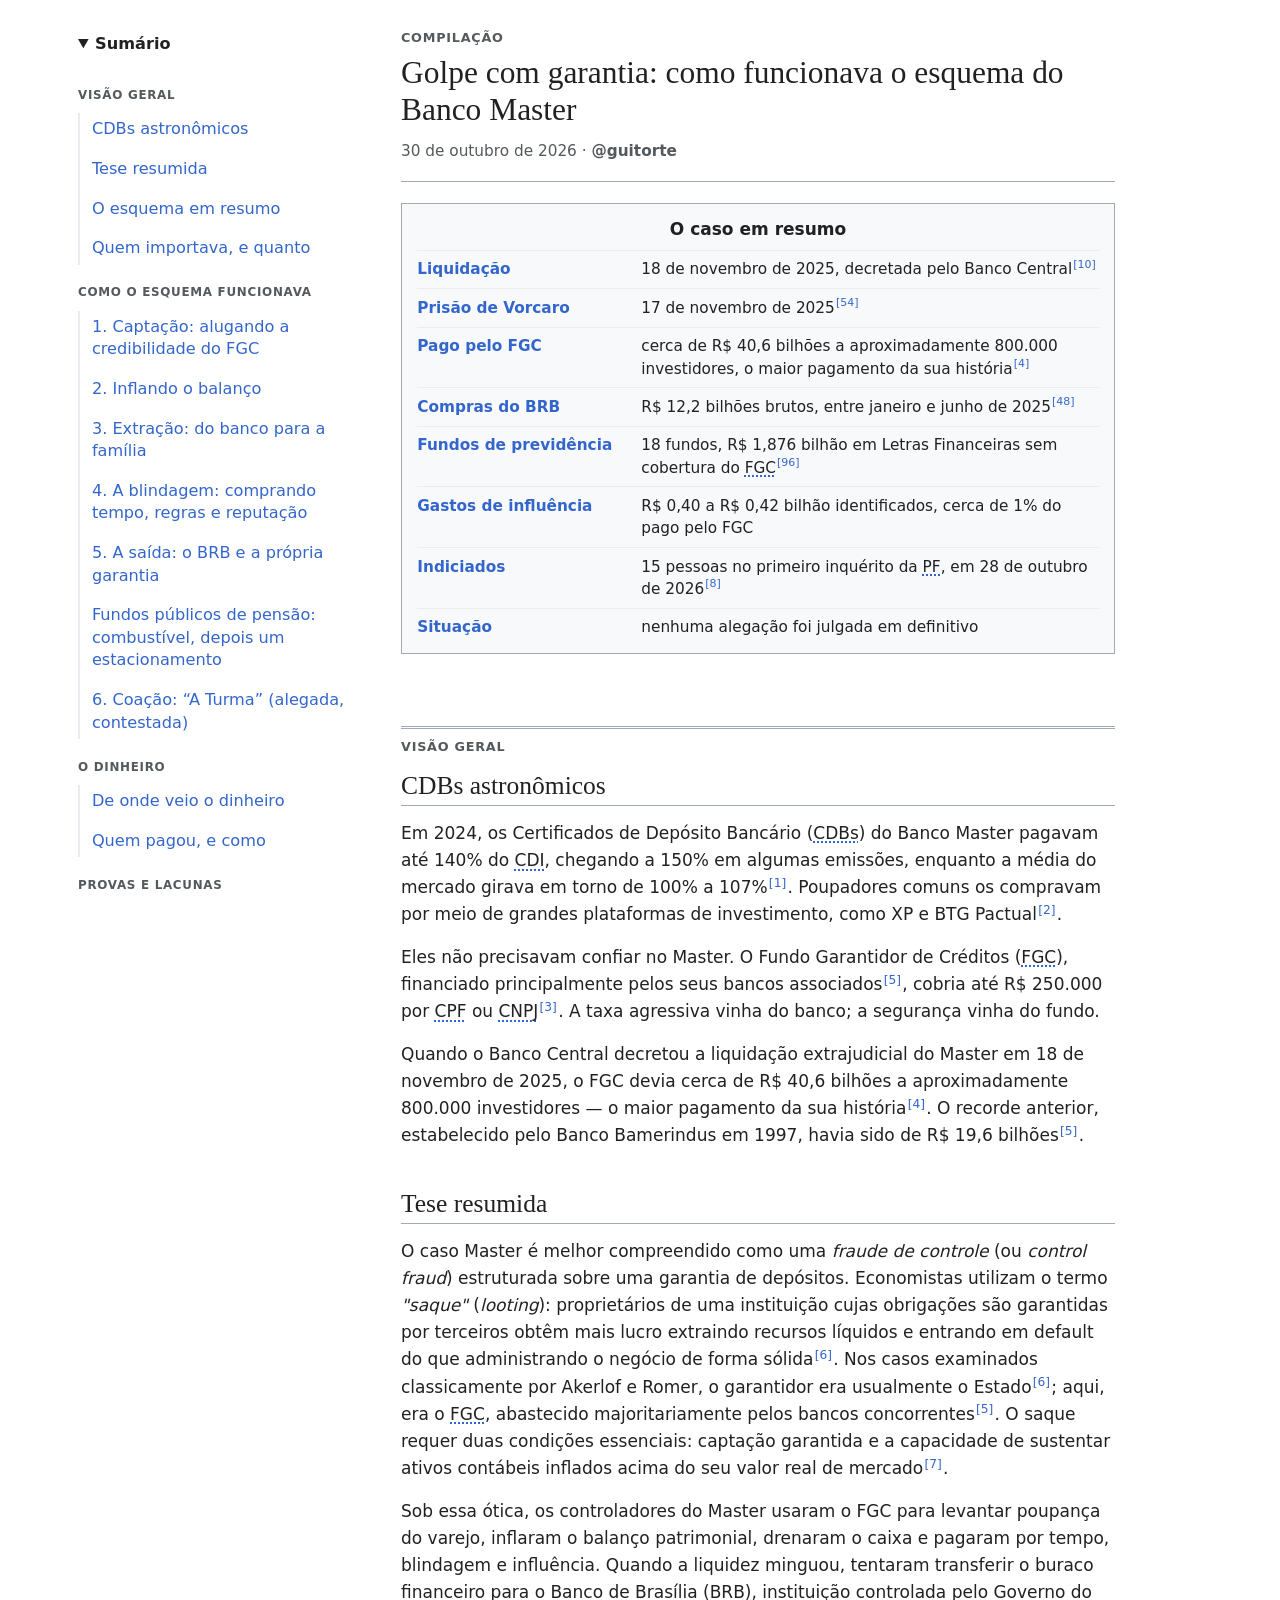
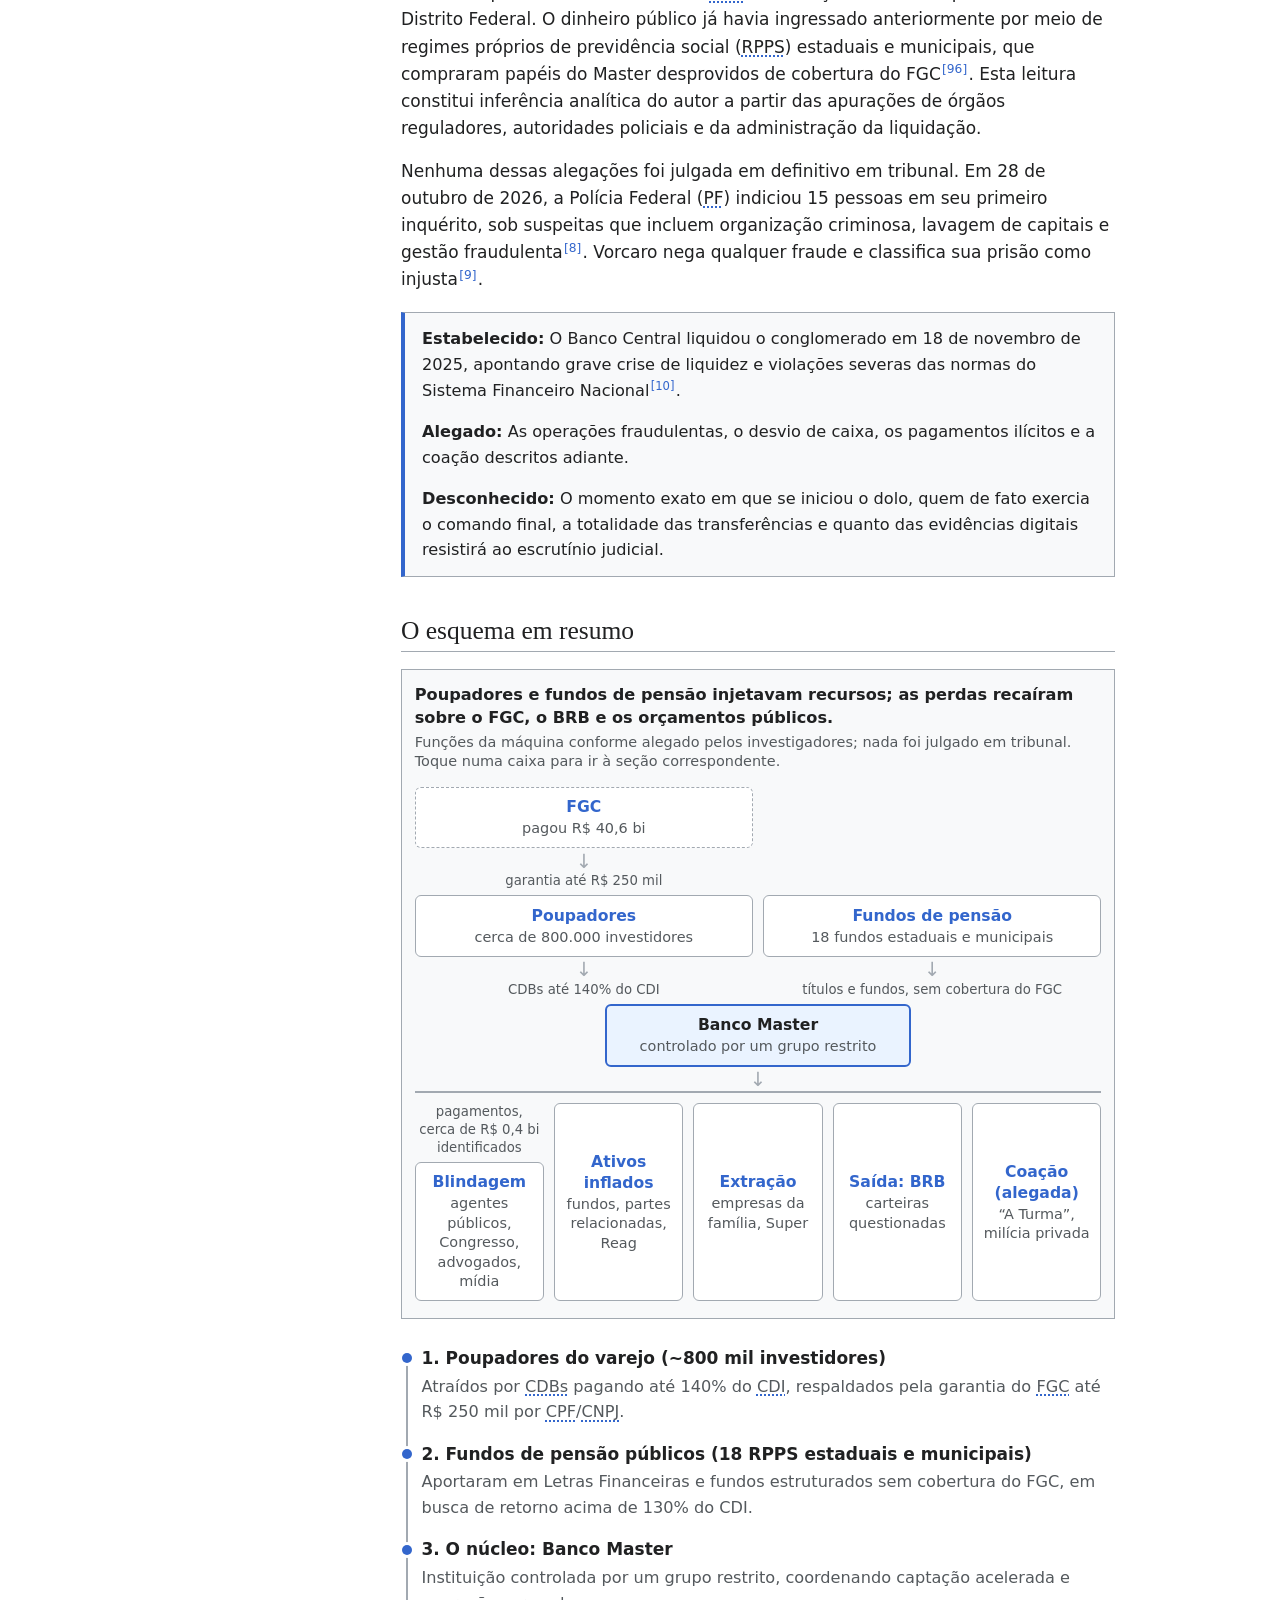
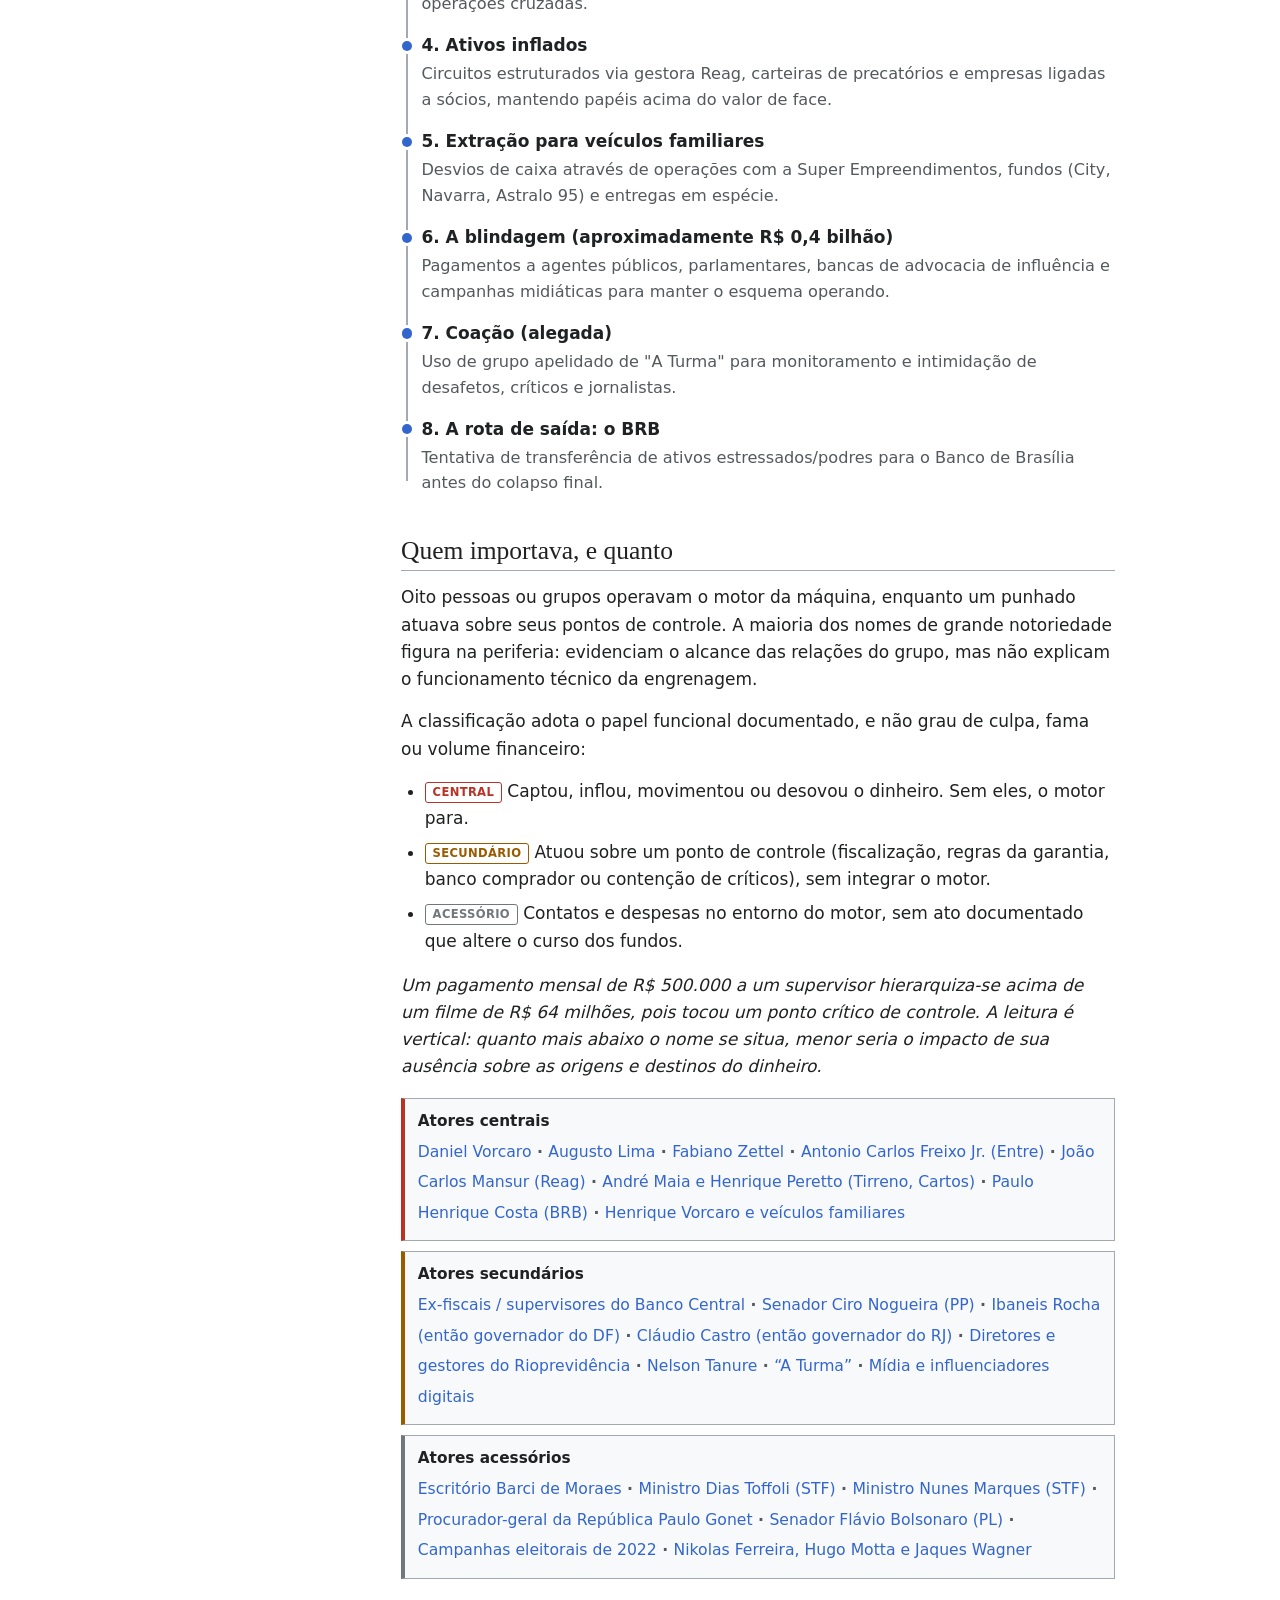
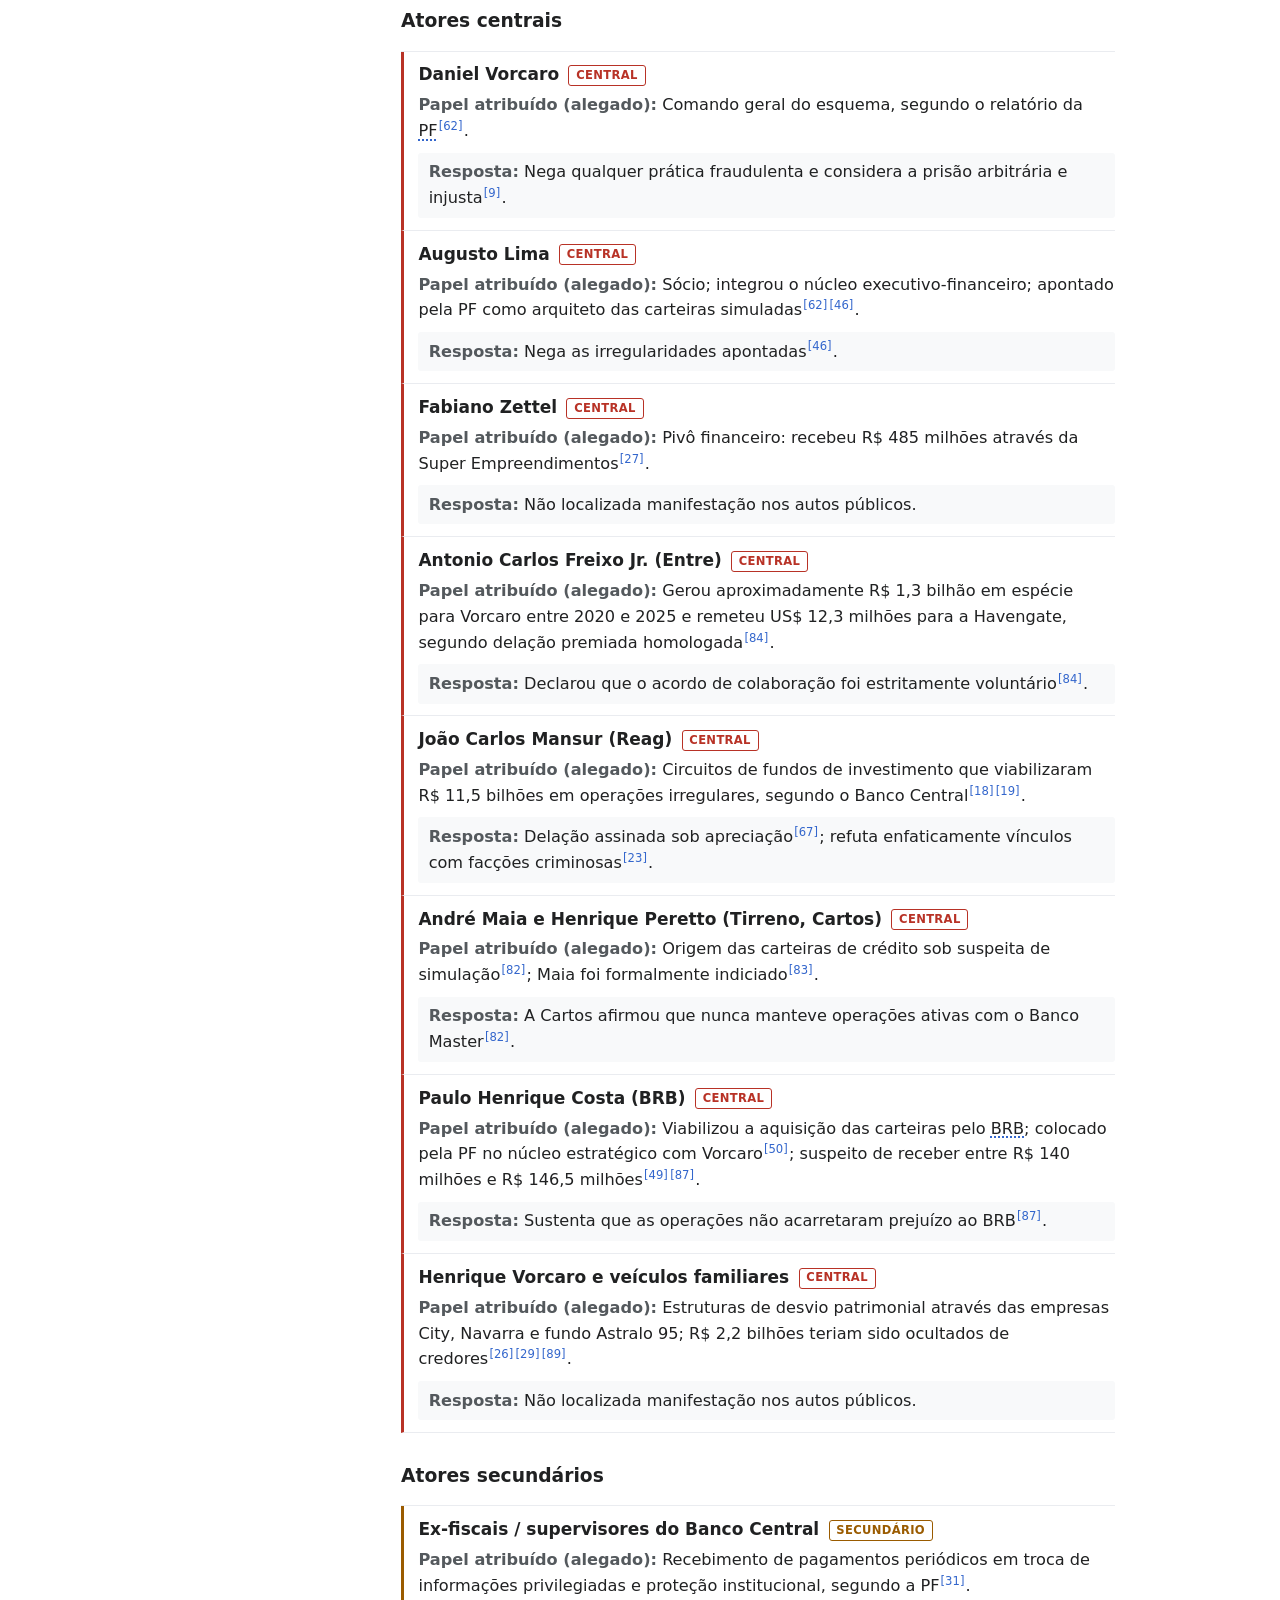
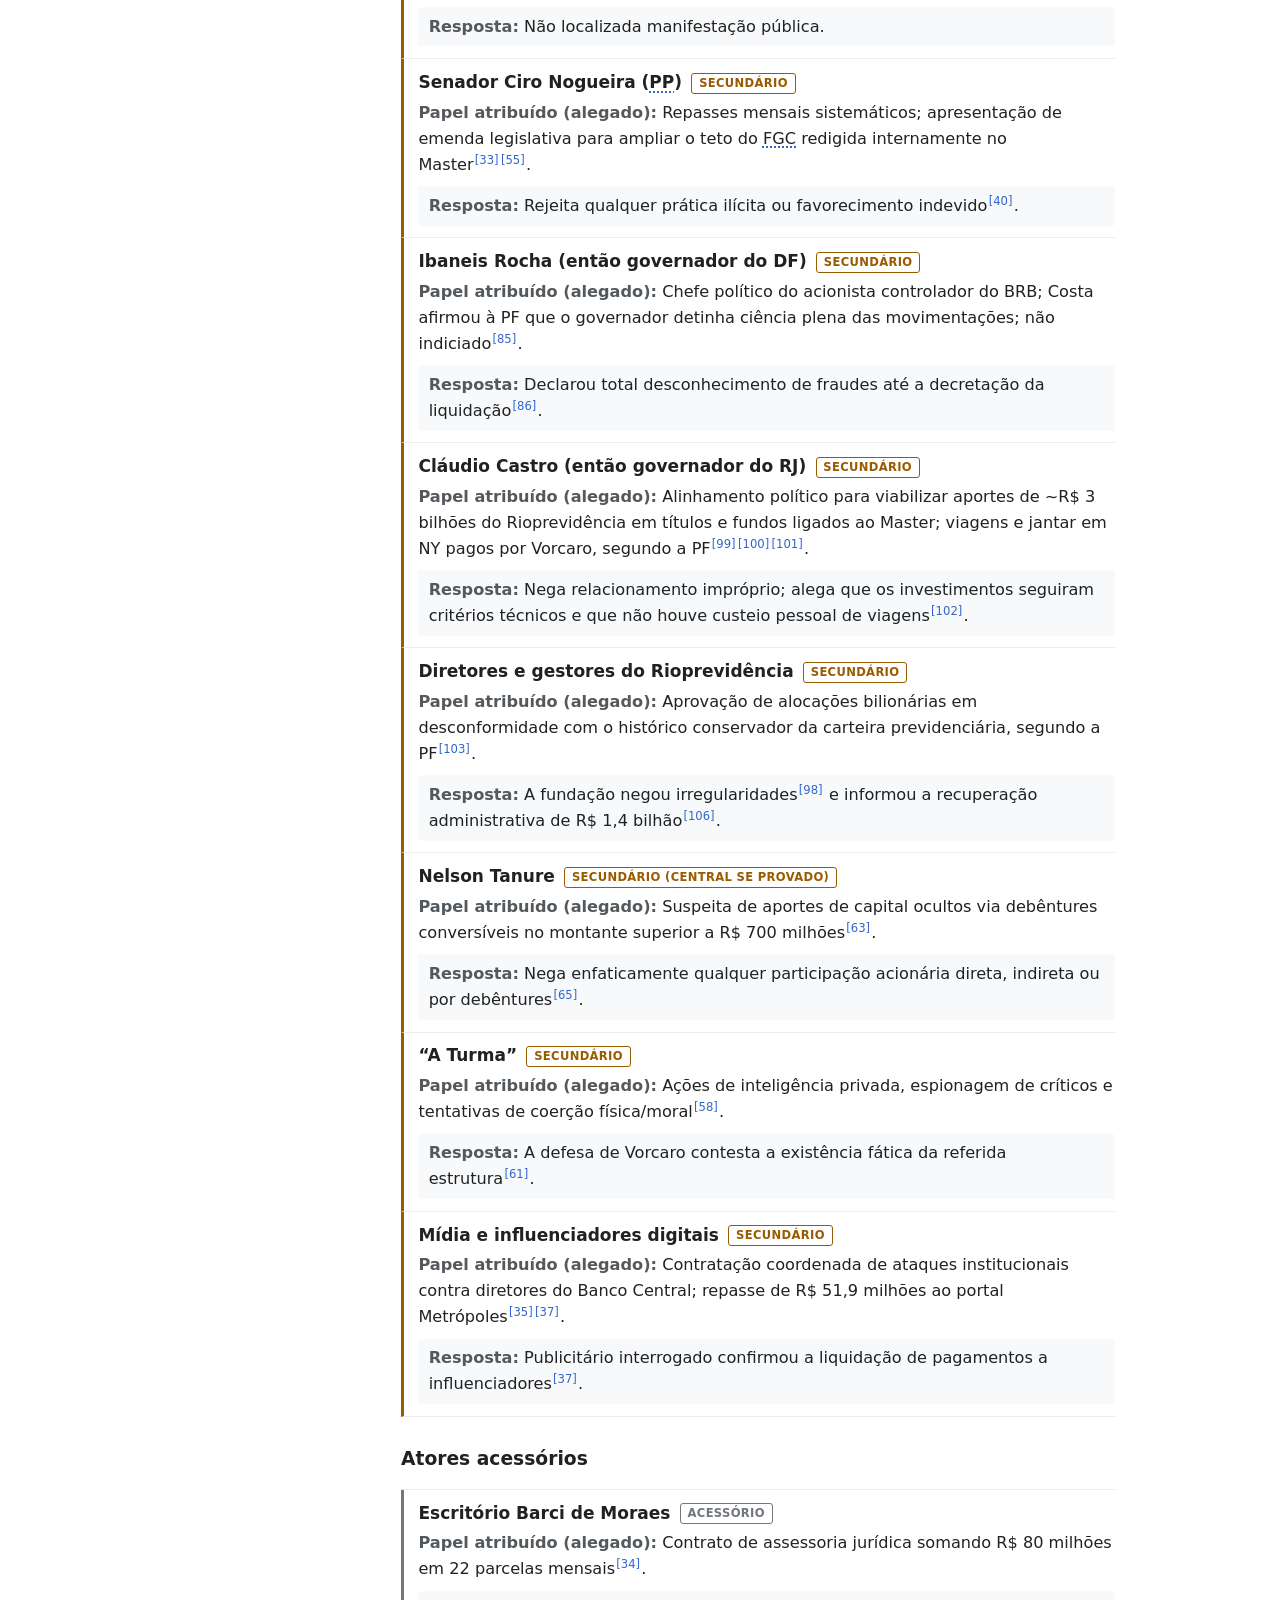
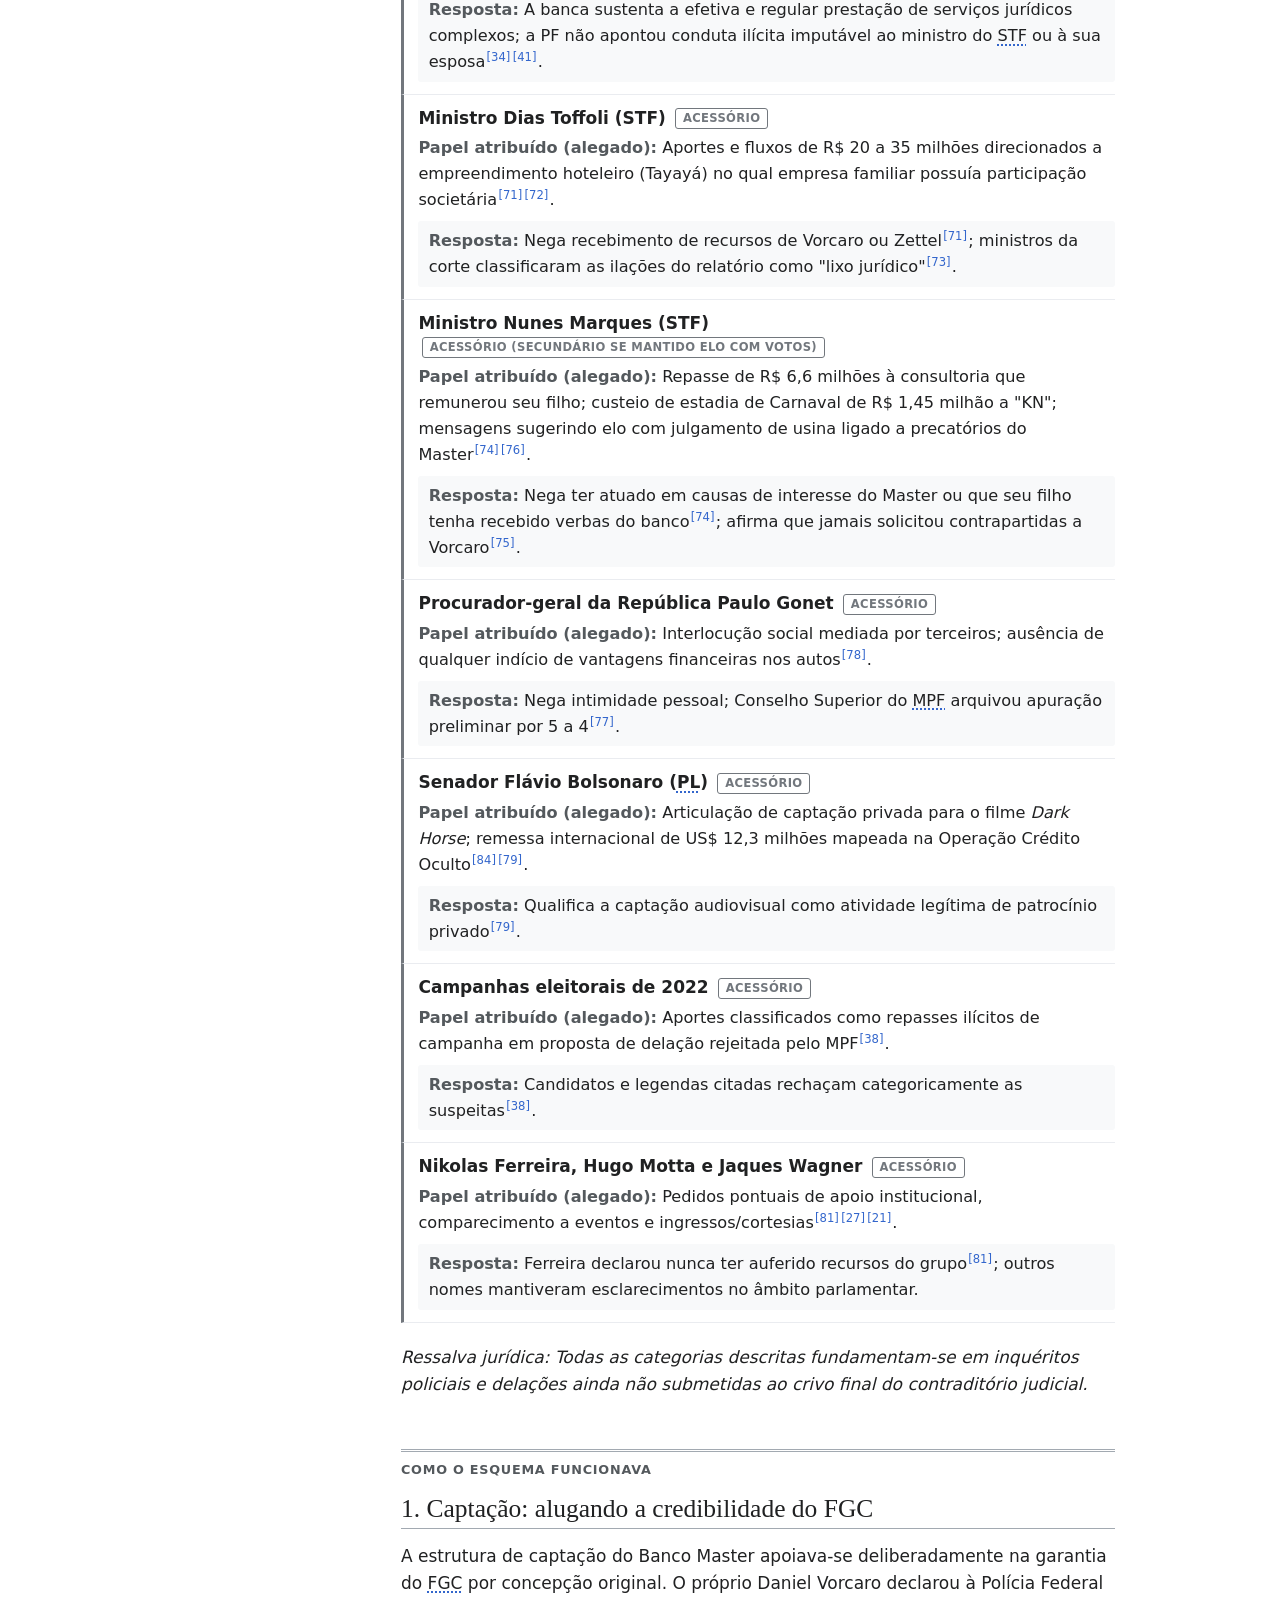
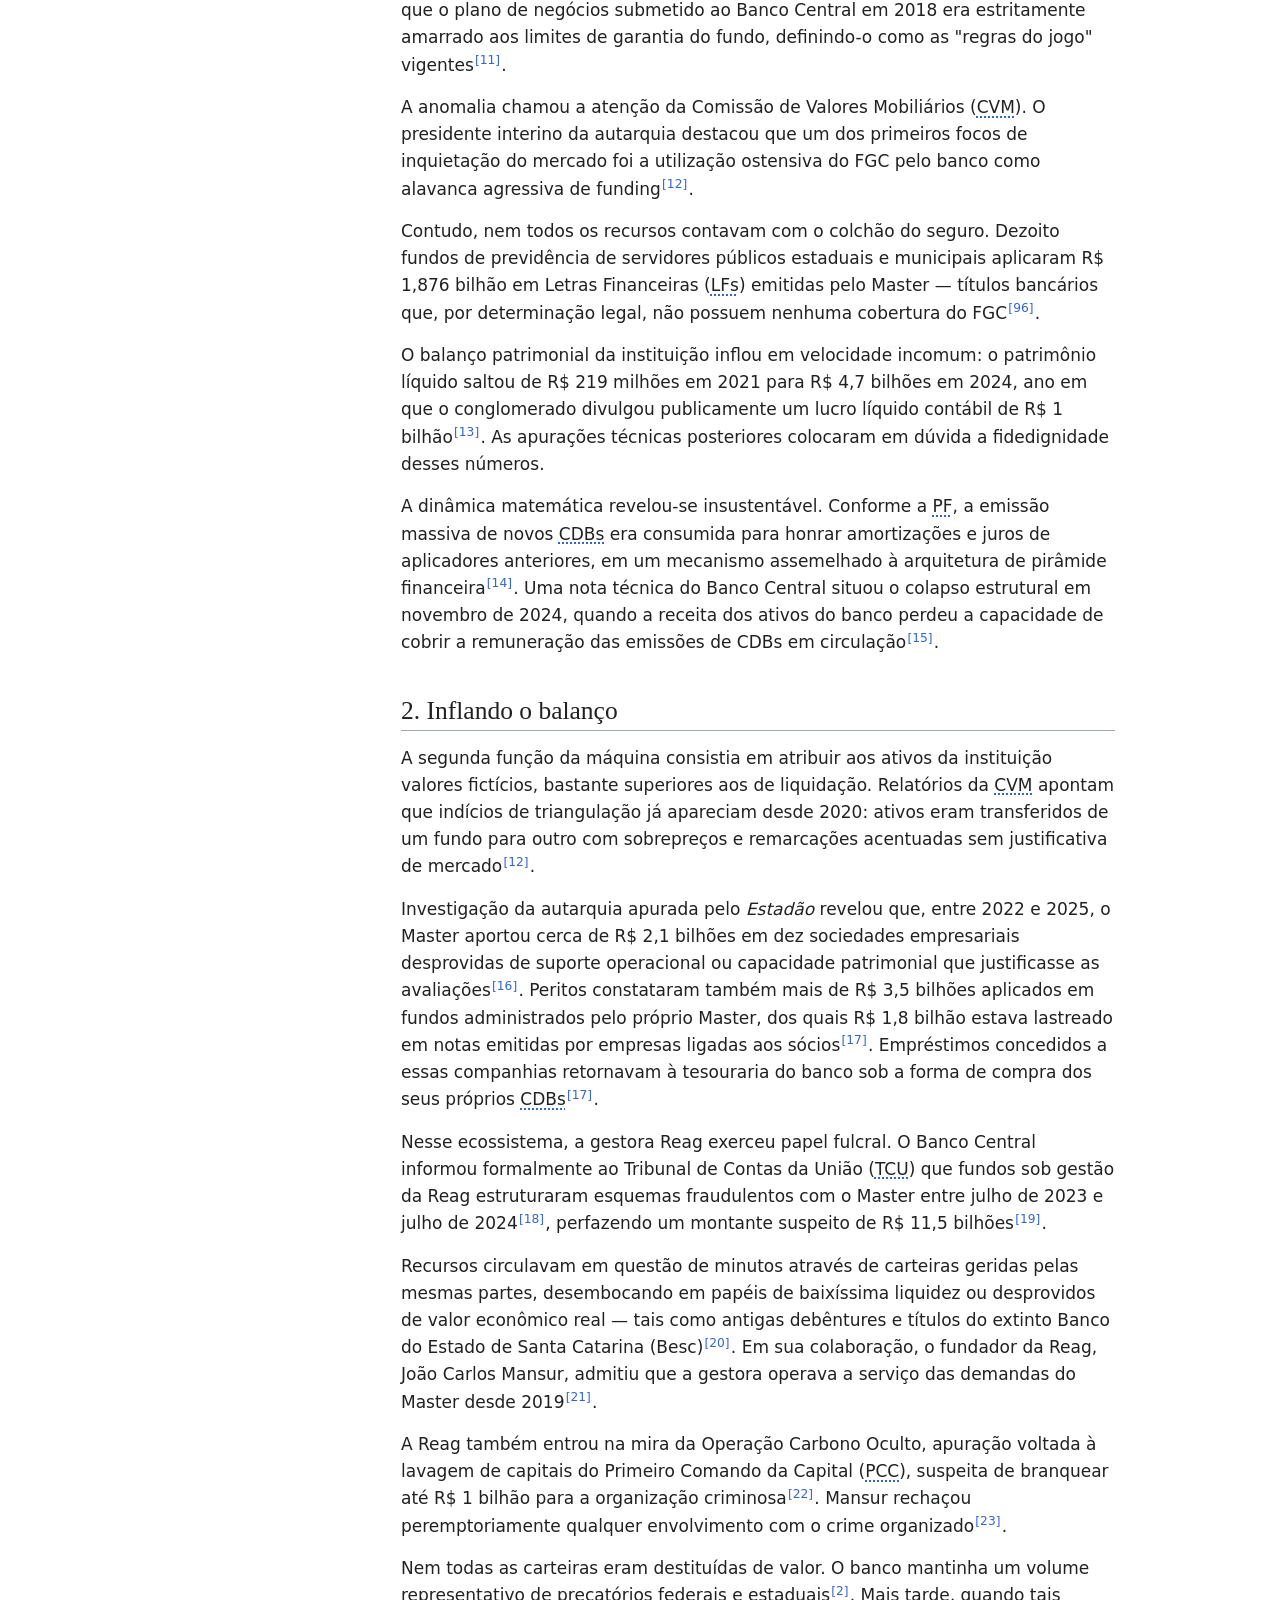
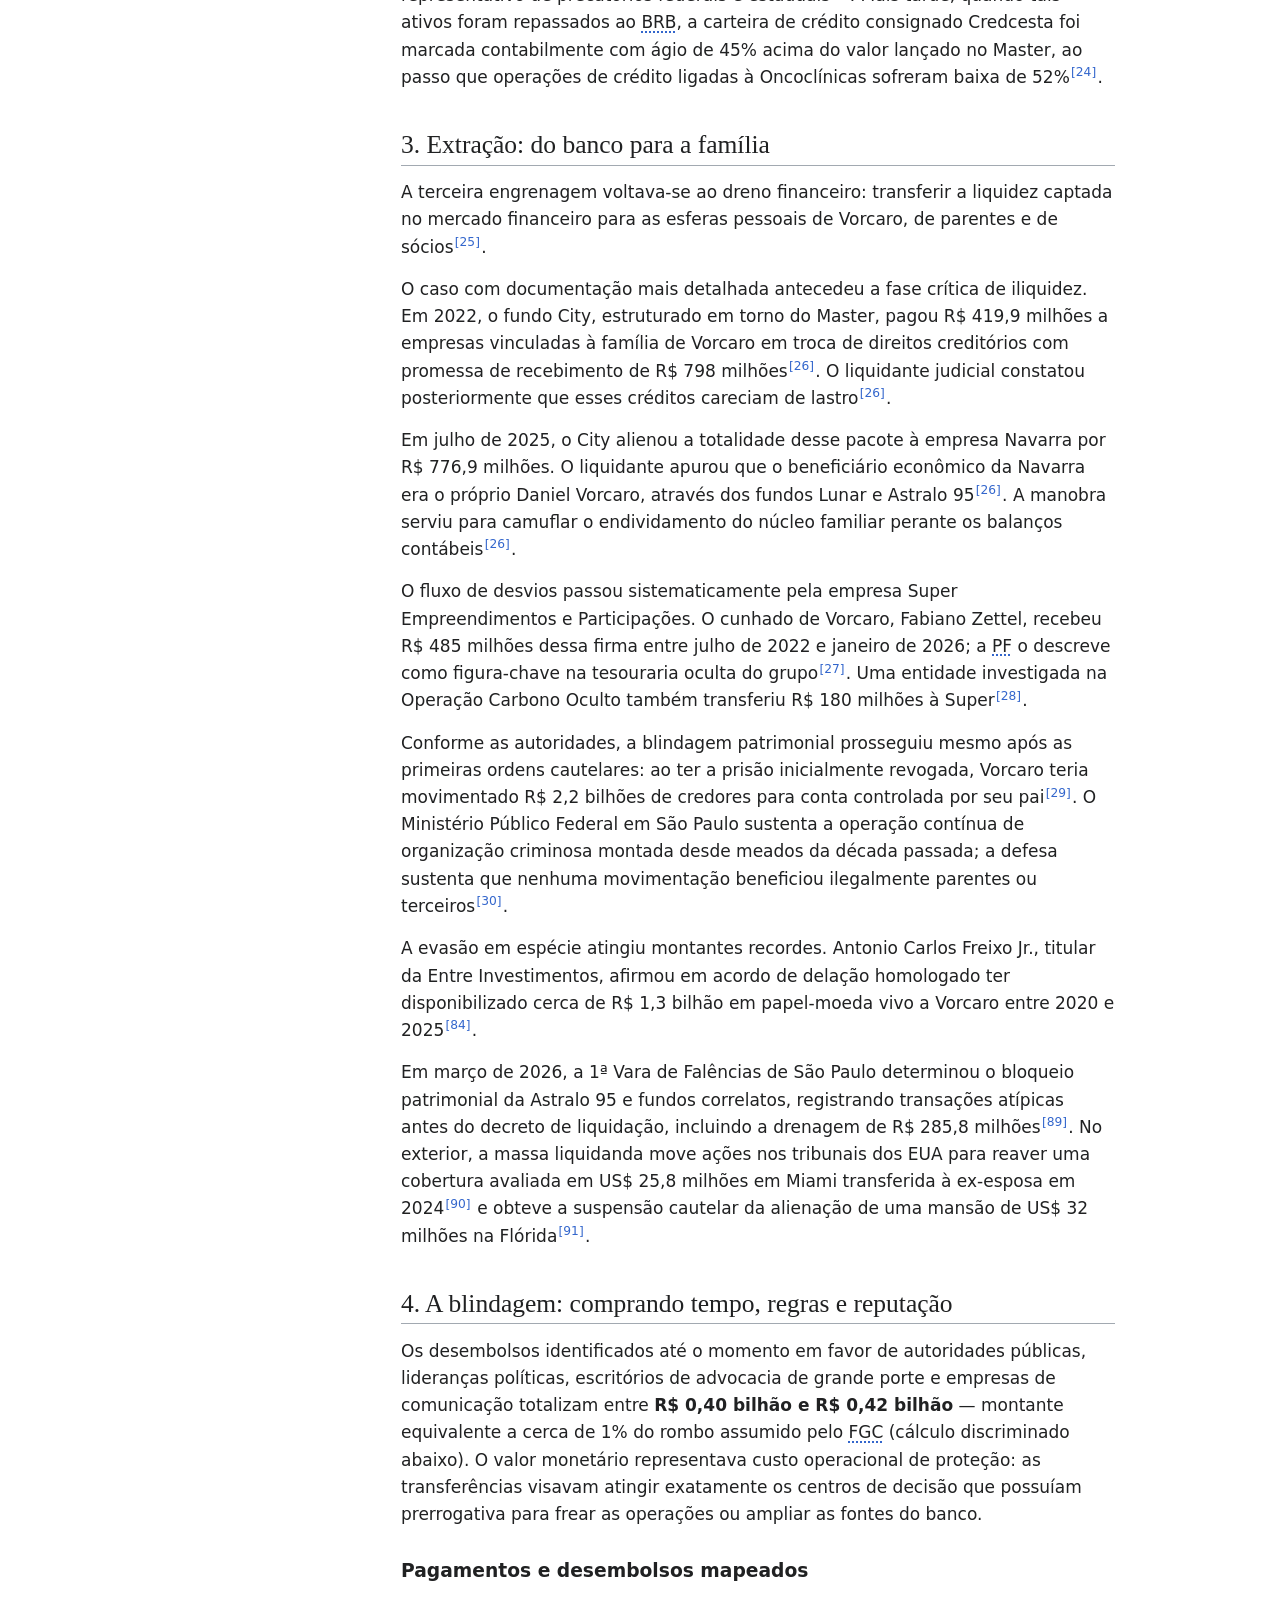
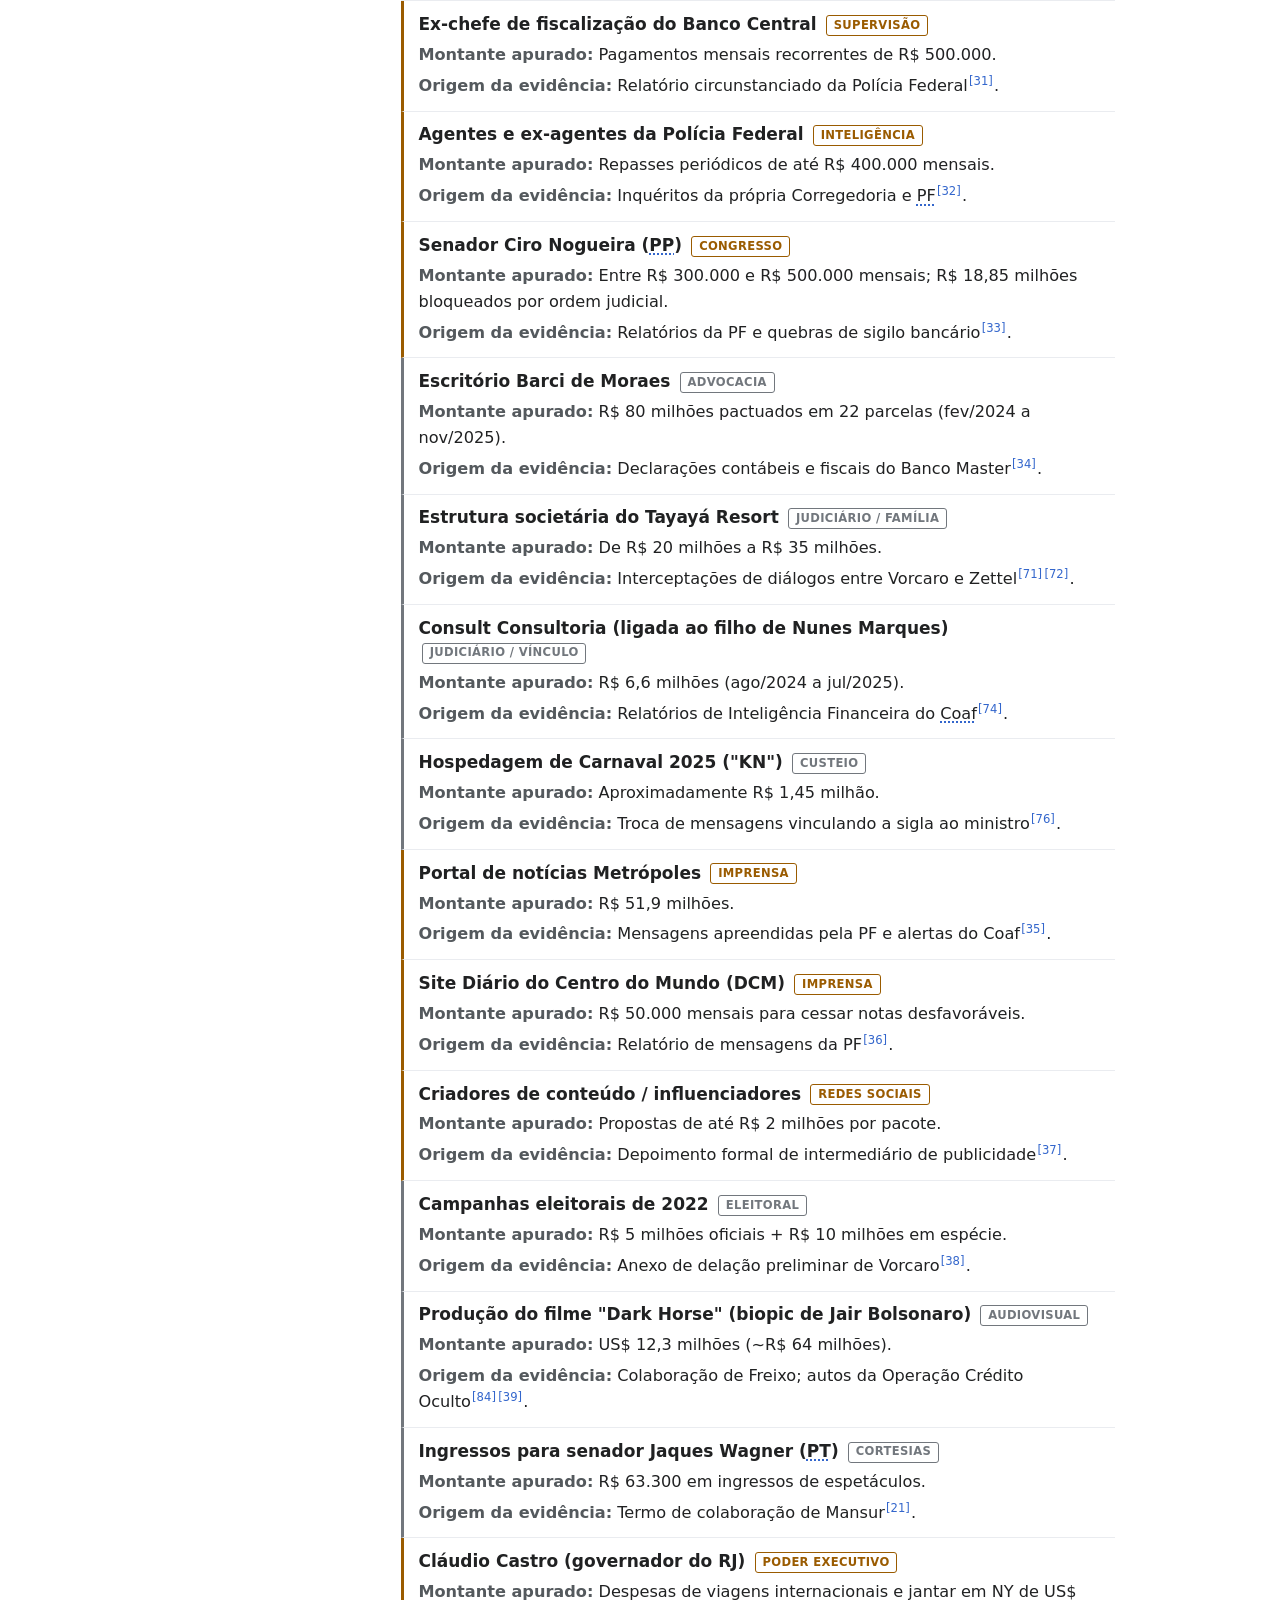
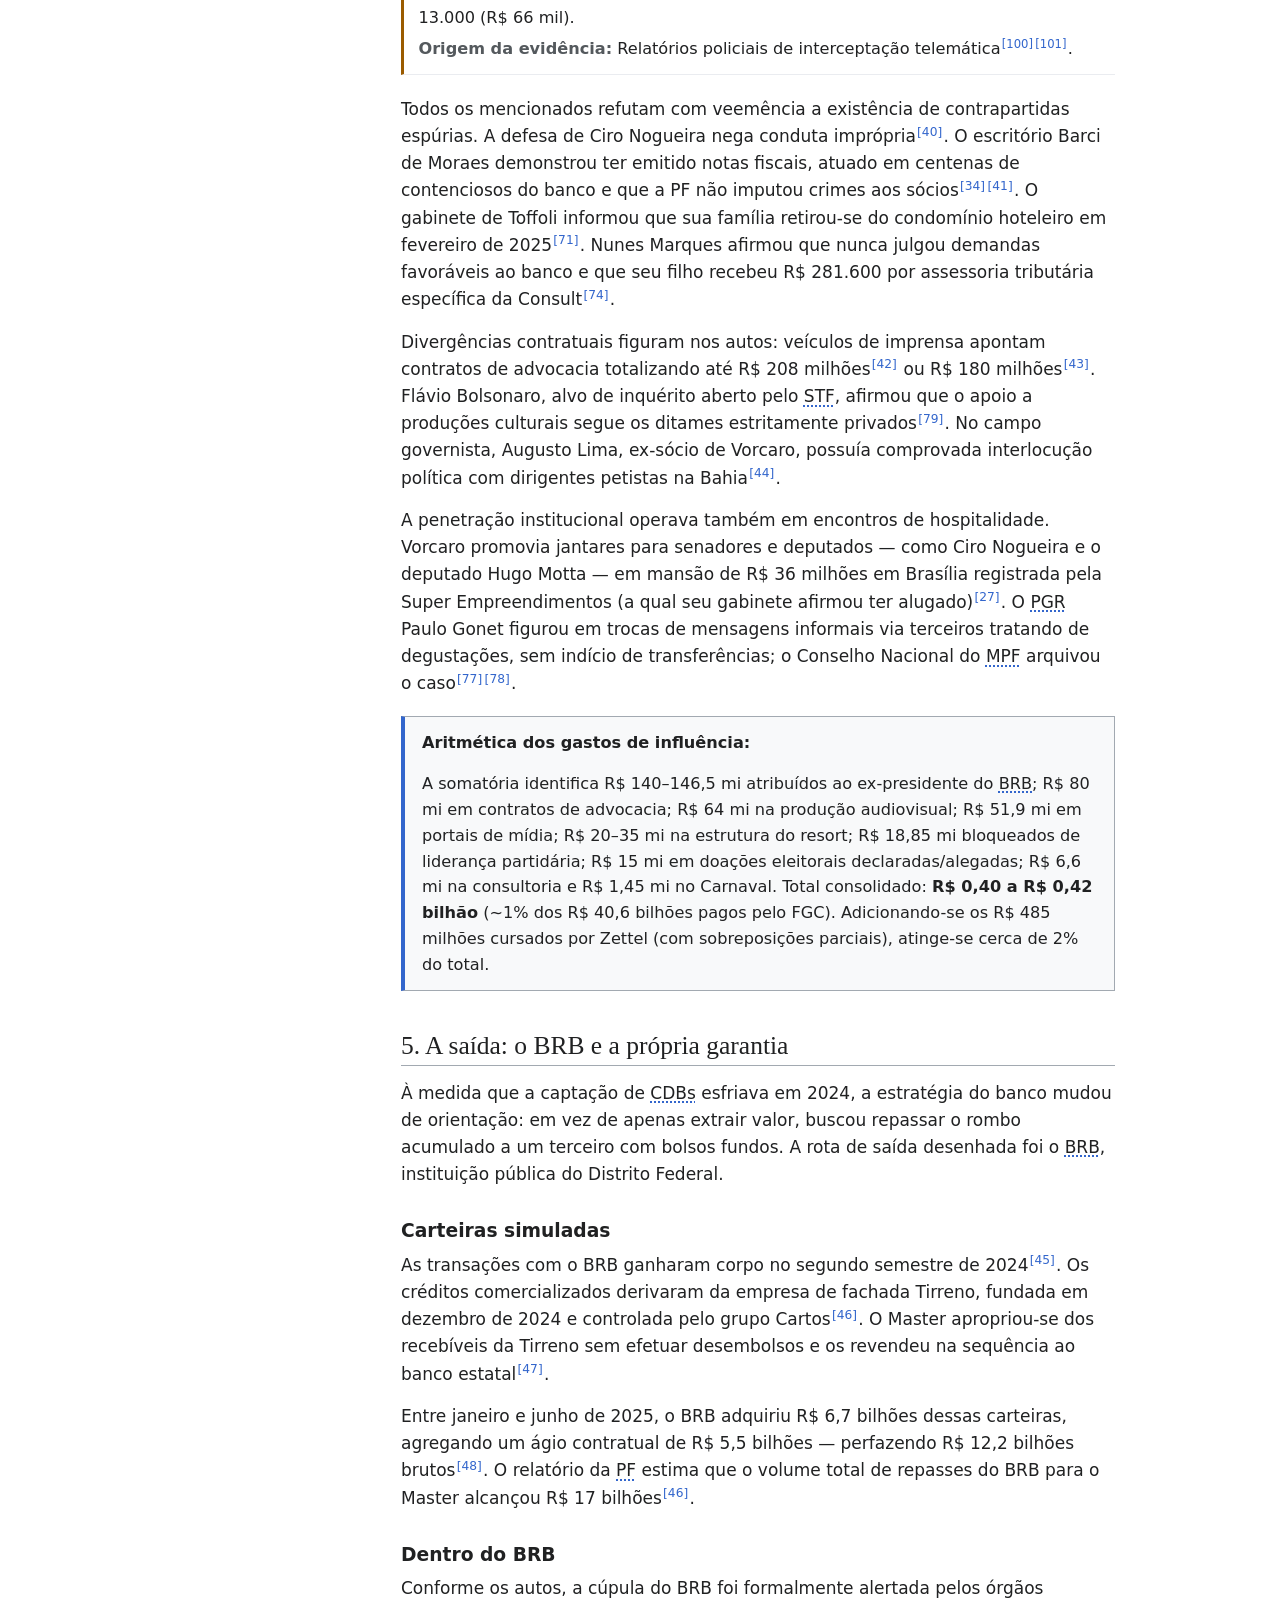
==== commit ed4fef95: "Master dossier: tap-to-define glossary, machine diagram, sentence case, auto-rebuild - Glossary: a :" ====
--- a/master/index.html
+++ b/master/index.html
@@ -4,7 +4,7 @@
 <meta charset="utf-8">
 <meta name="viewport" content="width=device-width, initial-scale=1">
 <meta name="color-scheme" content="light dark">
-<title>Alugando a Garantia: Como Funcionava a Máquina do Banco Master</title>
+<title>Alugando a garantia: como funcionava a máquina do Banco Master</title>
 <link rel="stylesheet" href="../assets/dossie.css">
 </head>
 <body id="top">
@@ -23,9 +23,9 @@
 <div><dt><a href="#cap-5">Prisão de Vorcaro</a></dt><dd>17 de novembro de 2025<sup class="nota"><a href="#ref-54" id="cit-54-1">[54]</a></sup></dd></div>
 <div><dt><a href="#cdb">Pago pelo FGC</a></dt><dd>cerca de R$ 40,6 bilhões a aproximadamente 800.000 investidores, o maior pagamento da sua história<sup class="nota"><a href="#ref-4" id="cit-4-1">[4]</a></sup></dd></div>
 <div><dt><a href="#cap-5">Compras do BRB</a></dt><dd>R$ 12,2 bilhões brutos, entre janeiro e junho de 2025<sup class="nota"><a href="#ref-48" id="cit-48-1">[48]</a></sup></dd></div>
-<div><dt><a href="#previdencia">Fundos de previdência</a></dt><dd>18 fundos, R$ 1,876 bilhão em Letras Financeiras sem cobertura do FGC<sup class="nota"><a href="#ref-96" id="cit-96-1">[96]</a></sup></dd></div>
+<div><dt><a href="#previdencia">Fundos de previdência</a></dt><dd>18 fundos, R$ 1,876 bilhão em Letras Financeiras sem cobertura do <a class="termo" href="#g-fgc" data-termo="fgc">FGC</a><sup class="nota"><a href="#ref-96" id="cit-96-1">[96]</a></sup></dd></div>
 <div><dt><a href="#cap-4">Gastos de influência</a></dt><dd>R$ 0,40 a R$ 0,42 bilhão identificados, cerca de 1% do pago pelo FGC</dd></div>
-<div><dt><a href="#argumento">Indiciados</a></dt><dd>15 pessoas no primeiro inquérito da PF, em 28 de outubro de 2026<sup class="nota"><a href="#ref-8" id="cit-8-1">[8]</a></sup></dd></div>
+<div><dt><a href="#argumento">Indiciados</a></dt><dd>15 pessoas no primeiro inquérito da <a class="termo" href="#g-pf" data-termo="pf">PF</a>, em 28 de outubro de 2026<sup class="nota"><a href="#ref-8" id="cit-8-1">[8]</a></sup></dd></div>
 <div><dt><a href="#argumento">Situação</a></dt><dd>nenhuma alegação foi julgada em definitivo</dd></div>
 </dl>
 </aside>
@@ -36,7 +36,7 @@
 <li class="toc-parte"><span>Como o esquema funcionava</span><ol><li><a href="#cap-1">1. Captação: alugando a credibilidade do FGC</a></li><li><a href="#cap-2">2. Inflando o balanço</a></li><li><a href="#cap-3">3. Extração: do banco para a família</a></li><li><a href="#cap-4">4. A blindagem: comprando tempo, regras e reputação</a></li><li><a href="#cap-5">5. A saída: o BRB e a própria garantia</a></li><li><a href="#previdencia">Fundos públicos de pensão: combustível, depois um estacionamento</a></li><li><a href="#cap-6">6. Coação: “A Turma” (alegada, contestada)</a></li></ol></li>
 <li class="toc-parte"><span>O dinheiro</span><ol><li><a href="#origens">De onde veio o dinheiro</a></li><li><a href="#custos">Quem pagou, e como</a></li></ol></li>
 <li class="toc-parte"><span>Provas e lacunas</span><ol><li><a href="#divergencias">Onde as leituras divergem</a></li><li><a href="#celular">Quanto depende do celular apreendido?</a></li><li><a href="#aberto">O que não sabemos, e o que esclareceria</a></li></ol></li>
-<li class="toc-parte"><span>Sobre esta compilação</span><ol><li><a href="#metodo">Método</a></li><li><a href="#referencias">Referências</a></li></ol></li>
+<li class="toc-parte"><span>Sobre esta compilação</span><ol><li><a href="#metodo">Método</a></li><li><a href="#glossario">Glossário</a></li><li><a href="#referencias">Referências</a></li></ol></li>
 </ol>
 </details>
 </nav>
@@ -44,15 +44,15 @@
 <p class="parte" id="parte-visao-geral">Visão geral</p>
 <section id="cdb">
 <h2>CDBs astronômicos</h2>
-<p>Em 2024, os Certificados de Depósito Bancário (CDBs) do Banco Master pagavam até 140% do CDI, chegando a 150% em algumas emissões, enquanto a média do mercado girava em torno de 100% a 107%<sup class="nota"><a href="#ref-1" id="cit-1-1">[1]</a></sup>. Poupadores comuns os compravam por meio de grandes plataformas de investimento, como XP e BTG Pactual<sup class="nota"><a href="#ref-2" id="cit-2-1">[2]</a></sup>.</p>
-<p>Eles não precisavam confiar no Master. O Fundo Garantidor de Créditos (FGC), financiado principalmente pelos seus bancos associados<sup class="nota"><a href="#ref-5" id="cit-5-1">[5]</a></sup>, cobria até R$ 250.000 por CPF ou CNPJ<sup class="nota"><a href="#ref-3" id="cit-3-1">[3]</a></sup>. A taxa agressiva vinha do banco; a segurança vinha do fundo.</p>
+<p>Em 2024, os Certificados de Depósito Bancário (<a class="termo" href="#g-cdb" data-termo="cdb">CDBs</a>) do Banco Master pagavam até 140% do <a class="termo" href="#g-cdi" data-termo="cdi">CDI</a>, chegando a 150% em algumas emissões, enquanto a média do mercado girava em torno de 100% a 107%<sup class="nota"><a href="#ref-1" id="cit-1-1">[1]</a></sup>. Poupadores comuns os compravam por meio de grandes plataformas de investimento, como XP e BTG Pactual<sup class="nota"><a href="#ref-2" id="cit-2-1">[2]</a></sup>.</p>
+<p>Eles não precisavam confiar no Master. O Fundo Garantidor de Créditos (<a class="termo" href="#g-fgc" data-termo="fgc">FGC</a>), financiado principalmente pelos seus bancos associados<sup class="nota"><a href="#ref-5" id="cit-5-1">[5]</a></sup>, cobria até R$ 250.000 por <a class="termo" href="#g-cpf" data-termo="cpf">CPF</a> ou <a class="termo" href="#g-cnpj" data-termo="cnpj">CNPJ</a><sup class="nota"><a href="#ref-3" id="cit-3-1">[3]</a></sup>. A taxa agressiva vinha do banco; a segurança vinha do fundo.</p>
 <p>Quando o Banco Central decretou a liquidação extrajudicial do Master em 18 de novembro de 2025, o FGC devia cerca de R$ 40,6 bilhões a aproximadamente 800.000 investidores — o maior pagamento da sua história<sup class="nota"><a href="#ref-4" id="cit-4-2">[4]</a></sup>. O recorde anterior, estabelecido pelo Banco Bamerindus em 1997, havia sido de R$ 19,6 bilhões<sup class="nota"><a href="#ref-5" id="cit-5-2">[5]</a></sup>.</p>
 </section>
 <section id="argumento">
 <h2>Tese resumida</h2>
-<p>O caso Master é melhor compreendido como uma <em>fraude de controle</em> (ou <em>control fraud</em>) estruturada sobre uma garantia de depósitos. Economistas utilizam o termo <em>"saque"</em> (<em>looting</em>): proprietários de uma instituição cujas obrigações são garantidas por terceiros obtêm mais lucro extraindo recursos líquidos e entrando em default do que administrando o negócio de forma sólida<sup class="nota"><a href="#ref-6" id="cit-6-1">[6]</a></sup>. Nos casos examinados classicamente por Akerlof e Romer, o garantidor era usualmente o Estado<sup class="nota"><a href="#ref-6" id="cit-6-2">[6]</a></sup>; aqui, era o FGC, abastecido majoritariamente pelos bancos concorrentes<sup class="nota"><a href="#ref-5" id="cit-5-3">[5]</a></sup>. O saque requer duas condições essenciais: captação garantida e a capacidade de sustentar ativos contábeis inflados acima do seu valor real de mercado<sup class="nota"><a href="#ref-7" id="cit-7-1">[7]</a></sup>.</p>
-<p>Sob essa ótica, os controladores do Master usaram o FGC para levantar poupança do varejo, inflaram o balanço patrimonial, drenaram o caixa e pagaram por tempo, blindagem e influência. Quando a liquidez minguou, tentaram transferir o buraco financeiro para o Banco de Brasília (BRB), instituição controlada pelo Governo do Distrito Federal. O dinheiro público já havia ingressado anteriormente por meio de regimes próprios de previdência social (RPPS) estaduais e municipais, que compraram papéis do Master desprovidos de cobertura do FGC<sup class="nota"><a href="#ref-96" id="cit-96-2">[96]</a></sup>. Esta leitura constitui inferência analítica do autor a partir das apurações de órgãos reguladores, autoridades policiais e da administração da liquidação.</p>
-<p>Nenhuma dessas alegações foi julgada em definitivo em tribunal. Em 28 de outubro de 2026, a Polícia Federal (PF) indiciou 15 pessoas em seu primeiro inquérito, sob suspeitas que incluem organização criminosa, lavagem de capitais e gestão fraudulenta<sup class="nota"><a href="#ref-8" id="cit-8-2">[8]</a></sup>. Vorcaro nega qualquer fraude e classifica sua prisão como injusta<sup class="nota"><a href="#ref-9" id="cit-9-1">[9]</a></sup>.</p>
+<p>O caso Master é melhor compreendido como uma <em>fraude de controle</em> (ou <em>control fraud</em>) estruturada sobre uma garantia de depósitos. Economistas utilizam o termo <em>"saque"</em> (<em>looting</em>): proprietários de uma instituição cujas obrigações são garantidas por terceiros obtêm mais lucro extraindo recursos líquidos e entrando em default do que administrando o negócio de forma sólida<sup class="nota"><a href="#ref-6" id="cit-6-1">[6]</a></sup>. Nos casos examinados classicamente por Akerlof e Romer, o garantidor era usualmente o Estado<sup class="nota"><a href="#ref-6" id="cit-6-2">[6]</a></sup>; aqui, era o <a class="termo" href="#g-fgc" data-termo="fgc">FGC</a>, abastecido majoritariamente pelos bancos concorrentes<sup class="nota"><a href="#ref-5" id="cit-5-3">[5]</a></sup>. O saque requer duas condições essenciais: captação garantida e a capacidade de sustentar ativos contábeis inflados acima do seu valor real de mercado<sup class="nota"><a href="#ref-7" id="cit-7-1">[7]</a></sup>.</p>
+<p>Sob essa ótica, os controladores do Master usaram o FGC para levantar poupança do varejo, inflaram o balanço patrimonial, drenaram o caixa e pagaram por tempo, blindagem e influência. Quando a liquidez minguou, tentaram transferir o buraco financeiro para o Banco de Brasília (<a class="termo" href="#g-brb" data-termo="brb">BRB</a>), instituição controlada pelo Governo do Distrito Federal. O dinheiro público já havia ingressado anteriormente por meio de regimes próprios de previdência social (<a class="termo" href="#g-rpps" data-termo="rpps">RPPS</a>) estaduais e municipais, que compraram papéis do Master desprovidos de cobertura do FGC<sup class="nota"><a href="#ref-96" id="cit-96-2">[96]</a></sup>. Esta leitura constitui inferência analítica do autor a partir das apurações de órgãos reguladores, autoridades policiais e da administração da liquidação.</p>
+<p>Nenhuma dessas alegações foi julgada em definitivo em tribunal. Em 28 de outubro de 2026, a Polícia Federal (<a class="termo" href="#g-pf" data-termo="pf">PF</a>) indiciou 15 pessoas em seu primeiro inquérito, sob suspeitas que incluem organização criminosa, lavagem de capitais e gestão fraudulenta<sup class="nota"><a href="#ref-8" id="cit-8-2">[8]</a></sup>. Vorcaro nega qualquer fraude e classifica sua prisão como injusta<sup class="nota"><a href="#ref-9" id="cit-9-1">[9]</a></sup>.</p>
 <div class="destaque">
 <p><strong>Estabelecido:</strong> O Banco Central liquidou o conglomerado em 18 de novembro de 2025, apontando grave crise de liquidez e violações severas das normas do Sistema Financeiro Nacional<sup class="nota"><a href="#ref-10" id="cit-10-2">[10]</a></sup>.</p>
 <p><strong>Alegado:</strong> As operações fraudulentas, o desvio de caixa, os pagamentos ilícitos e a coação descritos adiante.</p>
@@ -61,16 +61,31 @@
 </section>
 <section id="maquina">
 <h2>O esquema em resumo</h2>
-<p><em>Poupadores e fundos de pensão injetavam recursos; as perdas recaíram sobre o FGC, o BRB e os orçamentos públicos.</em></p>
+<figure class="fluxo">
+<figcaption><strong>Poupadores e fundos de pensão injetavam recursos; as perdas recaíram sobre o FGC, o BRB e os orçamentos públicos.</strong><span>Funções da máquina conforme alegado pelos investigadores; nada foi julgado em tribunal.</span><span>Toque numa caixa para ir à seção correspondente.</span></figcaption>
+<div class="fluxo-entradas">
+<div class="fluxo-coluna"><div class="fluxo-caixa fluxo-apoio"><b><a href="#custos">FGC</a></b><span>pagou R$ 40,6 bi</span></div><div class="fluxo-seta">garantia até R$ 250 mil</div><div class="fluxo-caixa"><b><a href="#cap-1">Poupadores</a></b><span>cerca de 800.000 investidores</span></div><div class="fluxo-seta">CDBs até 140% do CDI</div></div>
+<div class="fluxo-coluna"><div class="fluxo-caixa"><b><a href="#previdencia">Fundos de pensão</a></b><span>18 fundos estaduais e municipais</span></div><div class="fluxo-seta">títulos e fundos, sem cobertura do FGC</div></div>
+</div>
+<div class="fluxo-caixa fluxo-centro"><b>Banco Master</b><span>controlado por um grupo restrito</span></div>
+<div class="fluxo-seta fluxo-ramo"></div>
+<div class="fluxo-saidas">
+<div class="fluxo-coluna"><div class="fluxo-rotulo">pagamentos, cerca de R$ 0,4 bi identificados</div><div class="fluxo-caixa"><b><a href="#cap-4">Blindagem</a></b><span>agentes públicos, Congresso, advogados, mídia</span></div></div>
+<div class="fluxo-coluna"><div class="fluxo-caixa"><b><a href="#cap-2">Ativos inflados</a></b><span>fundos, partes relacionadas, Reag</span></div></div>
+<div class="fluxo-coluna"><div class="fluxo-caixa"><b><a href="#cap-3">Extração</a></b><span>empresas da família, Super</span></div></div>
+<div class="fluxo-coluna"><div class="fluxo-caixa"><b><a href="#cap-5">Saída: BRB</a></b><span>carteiras questionadas</span></div></div>
+<div class="fluxo-coluna"><div class="fluxo-caixa"><b><a href="#cap-6">Coação (alegada)</a></b><span>“A Turma”, milícia privada</span></div></div>
+</div>
+</figure>
 <ol class="esteira">
-<li><strong>1. Poupadores do Varejo (~800 mil investidores)</strong><p>Atraídos por CDBs pagando até 140% do CDI, respaldados pela garantia do FGC até R$ 250 mil por CPF/CNPJ.</p></li>
-<li><strong>2. Fundos de Pensão Públicos (18 RPPS estaduais e municipais)</strong><p>Aportaram em Letras Financeiras e fundos estruturados sem cobertura do FGC, em busca de retorno acima de 130% do CDI.</p></li>
-<li><strong>3. O Núcleo: Banco Master</strong><p>Instituição controlada por um grupo restrito, coordenando captação acelerada e operações cruzadas.</p></li>
-<li><strong>4. Ativos Inflados</strong><p>Circuitos estruturados via gestora Reag, carteiras de precatórios e empresas ligadas a sócios, mantendo papéis acima do valor de face.</p></li>
-<li><strong>5. Extração para Veículos Familiares</strong><p>Desvios de caixa através de operações com a Super Empreendimentos, fundos (City, Navarra, Astralo 95) e entregas em espécie.</p></li>
-<li><strong>6. A Blindagem (Aproximadamente R$ 0,4 bilhão)</strong><p>Pagamentos a agentes públicos, parlamentares, bancas de advocacia de influência e campanhas midiáticas para manter o esquema operando.</p></li>
-<li><strong>7. Coação (Alegada)</strong><p>Uso de grupo apelidado de "A Turma" para monitoramento e intimidação de desafetos, críticos e jornalistas.</p></li>
-<li><strong>8. A Rota de Saída: O BRB</strong><p>Tentativa de transferência de ativos estressados/podres para o Banco de Brasília antes do colapso final.</p></li>
+<li><strong>1. Poupadores do varejo (~800 mil investidores)</strong><p>Atraídos por <a class="termo" href="#g-cdb" data-termo="cdb">CDBs</a> pagando até 140% do <a class="termo" href="#g-cdi" data-termo="cdi">CDI</a>, respaldados pela garantia do <a class="termo" href="#g-fgc" data-termo="fgc">FGC</a> até R$ 250 mil por <a class="termo" href="#g-cpf" data-termo="cpf">CPF</a>/<a class="termo" href="#g-cnpj" data-termo="cnpj">CNPJ</a>.</p></li>
+<li><strong>2. Fundos de pensão públicos (18 RPPS estaduais e municipais)</strong><p>Aportaram em Letras Financeiras e fundos estruturados sem cobertura do FGC, em busca de retorno acima de 130% do CDI.</p></li>
+<li><strong>3. O núcleo: Banco Master</strong><p>Instituição controlada por um grupo restrito, coordenando captação acelerada e operações cruzadas.</p></li>
+<li><strong>4. Ativos inflados</strong><p>Circuitos estruturados via gestora Reag, carteiras de precatórios e empresas ligadas a sócios, mantendo papéis acima do valor de face.</p></li>
+<li><strong>5. Extração para veículos familiares</strong><p>Desvios de caixa através de operações com a Super Empreendimentos, fundos (City, Navarra, Astralo 95) e entregas em espécie.</p></li>
+<li><strong>6. A blindagem (aproximadamente R$ 0,4 bilhão)</strong><p>Pagamentos a agentes públicos, parlamentares, bancas de advocacia de influência e campanhas midiáticas para manter o esquema operando.</p></li>
+<li><strong>7. Coação (alegada)</strong><p>Uso de grupo apelidado de "A Turma" para monitoramento e intimidação de desafetos, críticos e jornalistas.</p></li>
+<li><strong>8. A rota de saída: o BRB</strong><p>Tentativa de transferência de ativos estressados/podres para o Banco de Brasília antes do colapso final.</p></li>
 </ol>
 </section>
 <section id="atores">
@@ -84,15 +99,15 @@
 </ul>
 <p><em>Um pagamento mensal de R$ 500.000 a um supervisor hierarquiza-se acima de um filme de R$ 64 milhões, pois tocou um ponto crítico de controle. A leitura é vertical: quanto mais abaixo o nome se situa, menor seria o impacto de sua ausência sobre as origens e destinos do dinheiro.</em></p>
 <nav class="indice" aria-label="Atalhos desta seção">
-<div class="indice-grupo" data-tom="central"><p>Atores Centrais</p><ul><li><a href="#ficha-daniel-vorcaro">Daniel Vorcaro</a></li><li><a href="#ficha-augusto-lima">Augusto Lima</a></li><li><a href="#ficha-fabiano-zettel">Fabiano Zettel</a></li><li><a href="#ficha-antonio-carlos-freixo-jr-entre">Antonio Carlos Freixo Jr. (Entre)</a></li><li><a href="#ficha-joao-carlos-mansur-reag">João Carlos Mansur (Reag)</a></li><li><a href="#ficha-andre-maia-e-henrique-peretto-tirreno-cartos">André Maia e Henrique Peretto (Tirreno, Cartos)</a></li><li><a href="#ficha-paulo-henrique-costa-brb">Paulo Henrique Costa (BRB)</a></li><li><a href="#ficha-henrique-vorcaro-e-veiculos-familiares">Henrique Vorcaro e Veículos Familiares</a></li></ul></div>
-<div class="indice-grupo" data-tom="secundario"><p>Atores Secundários</p><ul><li><a href="#ficha-ex-fiscais-supervisores-do-banco-central">Ex-Fiscais / Supervisores do Banco Central</a></li><li><a href="#ficha-senador-ciro-nogueira-pp">Senador Ciro Nogueira (PP)</a></li><li><a href="#ficha-ibaneis-rocha-entao-governador-do-df">Ibaneis Rocha (então Governador do DF)</a></li><li><a href="#ficha-claudio-castro-entao-governador-do-rj">Cláudio Castro (então Governador do RJ)</a></li><li><a href="#ficha-diretores-e-gestores-do-rioprevidencia">Diretores e Gestores do Rioprevidência</a></li><li><a href="#ficha-nelson-tanure">Nelson Tanure</a></li><li><a href="#ficha-a-turma">“A Turma”</a></li><li><a href="#ficha-midia-e-influenciadores-digitais">Mídia e Influenciadores Digitais</a></li></ul></div>
-<div class="indice-grupo" data-tom="acessorio"><p>Atores Acessórios</p><ul><li><a href="#ficha-escritorio-barci-de-moraes">Escritório Barci de Moraes</a></li><li><a href="#ficha-ministro-dias-toffoli-stf">Ministro Dias Toffoli (STF)</a></li><li><a href="#ficha-ministro-nunes-marques-stf">Ministro Nunes Marques (STF)</a></li><li><a href="#ficha-procurador-geral-da-republica-paulo-gonet">Procurador-Geral da República Paulo Gonet</a></li><li><a href="#ficha-senador-flavio-bolsonaro-pl">Senador Flávio Bolsonaro (PL)</a></li><li><a href="#ficha-campanhas-eleitorais-de-2022">Campanhas Eleitorais de 2022</a></li><li><a href="#ficha-nikolas-ferreira-hugo-motta-e-jaques-wagner">Nikolas Ferreira, Hugo Motta e Jaques Wagner</a></li></ul></div>
+<div class="indice-grupo" data-tom="central"><p>Atores centrais</p><ul><li><a href="#ficha-daniel-vorcaro">Daniel Vorcaro</a></li><li><a href="#ficha-augusto-lima">Augusto Lima</a></li><li><a href="#ficha-fabiano-zettel">Fabiano Zettel</a></li><li><a href="#ficha-antonio-carlos-freixo-jr-entre">Antonio Carlos Freixo Jr. (Entre)</a></li><li><a href="#ficha-joao-carlos-mansur-reag">João Carlos Mansur (Reag)</a></li><li><a href="#ficha-andre-maia-e-henrique-peretto-tirreno-cartos">André Maia e Henrique Peretto (Tirreno, Cartos)</a></li><li><a href="#ficha-paulo-henrique-costa-brb">Paulo Henrique Costa (BRB)</a></li><li><a href="#ficha-henrique-vorcaro-e-veiculos-familiares">Henrique Vorcaro e veículos familiares</a></li></ul></div>
+<div class="indice-grupo" data-tom="secundario"><p>Atores secundários</p><ul><li><a href="#ficha-ex-fiscais-supervisores-do-banco-central">Ex-fiscais / supervisores do Banco Central</a></li><li><a href="#ficha-senador-ciro-nogueira-pp">Senador Ciro Nogueira (PP)</a></li><li><a href="#ficha-ibaneis-rocha-entao-governador-do-df">Ibaneis Rocha (então governador do DF)</a></li><li><a href="#ficha-claudio-castro-entao-governador-do-rj">Cláudio Castro (então governador do RJ)</a></li><li><a href="#ficha-diretores-e-gestores-do-rioprevidencia">Diretores e gestores do Rioprevidência</a></li><li><a href="#ficha-nelson-tanure">Nelson Tanure</a></li><li><a href="#ficha-a-turma">“A Turma”</a></li><li><a href="#ficha-midia-e-influenciadores-digitais">Mídia e influenciadores digitais</a></li></ul></div>
+<div class="indice-grupo" data-tom="acessorio"><p>Atores acessórios</p><ul><li><a href="#ficha-escritorio-barci-de-moraes">Escritório Barci de Moraes</a></li><li><a href="#ficha-ministro-dias-toffoli-stf">Ministro Dias Toffoli (STF)</a></li><li><a href="#ficha-ministro-nunes-marques-stf">Ministro Nunes Marques (STF)</a></li><li><a href="#ficha-procurador-geral-da-republica-paulo-gonet">Procurador-geral da República Paulo Gonet</a></li><li><a href="#ficha-senador-flavio-bolsonaro-pl">Senador Flávio Bolsonaro (PL)</a></li><li><a href="#ficha-campanhas-eleitorais-de-2022">Campanhas eleitorais de 2022</a></li><li><a href="#ficha-nikolas-ferreira-hugo-motta-e-jaques-wagner">Nikolas Ferreira, Hugo Motta e Jaques Wagner</a></li></ul></div>
 </nav>
-<h3 id="atores-centrais">Atores Centrais</h3>
+<h3 id="atores-centrais">Atores centrais</h3>
 <div class="fichas">
 <article class="ficha" id="ficha-daniel-vorcaro" data-tom="central">
 <h4>Daniel Vorcaro <span class="etiqueta" data-tom="central">Central</span></h4>
-<p class="campo" data-campo="papel-atribuido-alegado"><b>Papel atribuído (alegado):</b> Comando geral do esquema, segundo o relatório da PF<sup class="nota"><a href="#ref-62" id="cit-62-1">[62]</a></sup>.</p>
+<p class="campo" data-campo="papel-atribuido-alegado"><b>Papel atribuído (alegado):</b> Comando geral do esquema, segundo o relatório da <a class="termo" href="#g-pf" data-termo="pf">PF</a><sup class="nota"><a href="#ref-62" id="cit-62-1">[62]</a></sup>.</p>
 <p class="campo" data-campo="resposta"><b>Resposta:</b> Nega qualquer prática fraudulenta e considera a prisão arbitrária e injusta<sup class="nota"><a href="#ref-9" id="cit-9-2">[9]</a></sup>.</p>
 </article>
 <article class="ficha" id="ficha-augusto-lima" data-tom="central">
@@ -122,44 +137,44 @@
 </article>
 <article class="ficha" id="ficha-paulo-henrique-costa-brb" data-tom="central">
 <h4>Paulo Henrique Costa (BRB) <span class="etiqueta" data-tom="central">Central</span></h4>
-<p class="campo" data-campo="papel-atribuido-alegado"><b>Papel atribuído (alegado):</b> Viabilizou a aquisição das carteiras pelo BRB; colocado pela PF no núcleo estratégico com Vorcaro<sup class="nota"><a href="#ref-50" id="cit-50-1">[50]</a></sup>; suspeito de receber entre R$ 140 milhões e R$ 146,5 milhões<sup class="nota"><a href="#ref-49" id="cit-49-1">[49]</a><a href="#ref-87" id="cit-87-1">[87]</a></sup>.</p>
+<p class="campo" data-campo="papel-atribuido-alegado"><b>Papel atribuído (alegado):</b> Viabilizou a aquisição das carteiras pelo <a class="termo" href="#g-brb" data-termo="brb">BRB</a>; colocado pela PF no núcleo estratégico com Vorcaro<sup class="nota"><a href="#ref-50" id="cit-50-1">[50]</a></sup>; suspeito de receber entre R$ 140 milhões e R$ 146,5 milhões<sup class="nota"><a href="#ref-49" id="cit-49-1">[49]</a><a href="#ref-87" id="cit-87-1">[87]</a></sup>.</p>
 <p class="campo" data-campo="resposta"><b>Resposta:</b> Sustenta que as operações não acarretaram prejuízo ao BRB<sup class="nota"><a href="#ref-87" id="cit-87-2">[87]</a></sup>.</p>
 </article>
 <article class="ficha" id="ficha-henrique-vorcaro-e-veiculos-familiares" data-tom="central">
-<h4>Henrique Vorcaro e Veículos Familiares <span class="etiqueta" data-tom="central">Central</span></h4>
+<h4>Henrique Vorcaro e veículos familiares <span class="etiqueta" data-tom="central">Central</span></h4>
 <p class="campo" data-campo="papel-atribuido-alegado"><b>Papel atribuído (alegado):</b> Estruturas de desvio patrimonial através das empresas City, Navarra e fundo Astralo 95; R$ 2,2 bilhões teriam sido ocultados de credores<sup class="nota"><a href="#ref-26" id="cit-26-1">[26]</a><a href="#ref-29" id="cit-29-1">[29]</a><a href="#ref-89" id="cit-89-1">[89]</a></sup>.</p>
 <p class="campo" data-campo="resposta"><b>Resposta:</b> Não localizada manifestação nos autos públicos.</p>
 </article>
 </div>
-<h3 id="atores-secundarios">Atores Secundários</h3>
+<h3 id="atores-secundarios">Atores secundários</h3>
 <div class="fichas">
 <article class="ficha" id="ficha-ex-fiscais-supervisores-do-banco-central" data-tom="secundario">
-<h4>Ex-Fiscais / Supervisores do Banco Central <span class="etiqueta" data-tom="secundario">Secundário</span></h4>
+<h4>Ex-fiscais / supervisores do Banco Central <span class="etiqueta" data-tom="secundario">Secundário</span></h4>
 <p class="campo" data-campo="papel-atribuido-alegado"><b>Papel atribuído (alegado):</b> Recebimento de pagamentos periódicos em troca de informações privilegiadas e proteção institucional, segundo a PF<sup class="nota"><a href="#ref-31" id="cit-31-1">[31]</a></sup>.</p>
 <p class="campo" data-campo="resposta"><b>Resposta:</b> Não localizada manifestação pública.</p>
 </article>
 <article class="ficha" id="ficha-senador-ciro-nogueira-pp" data-tom="secundario">
-<h4>Senador Ciro Nogueira (PP) <span class="etiqueta" data-tom="secundario">Secundário</span></h4>
-<p class="campo" data-campo="papel-atribuido-alegado"><b>Papel atribuído (alegado):</b> Repasses mensais sistemáticos; apresentação de emenda legislativa para ampliar o teto do FGC redigida internamente no Master<sup class="nota"><a href="#ref-33" id="cit-33-1">[33]</a><a href="#ref-55" id="cit-55-1">[55]</a></sup>.</p>
+<h4>Senador Ciro Nogueira (<a class="termo" href="#g-pp" data-termo="pp">PP</a>) <span class="etiqueta" data-tom="secundario">Secundário</span></h4>
+<p class="campo" data-campo="papel-atribuido-alegado"><b>Papel atribuído (alegado):</b> Repasses mensais sistemáticos; apresentação de emenda legislativa para ampliar o teto do <a class="termo" href="#g-fgc" data-termo="fgc">FGC</a> redigida internamente no Master<sup class="nota"><a href="#ref-33" id="cit-33-1">[33]</a><a href="#ref-55" id="cit-55-1">[55]</a></sup>.</p>
 <p class="campo" data-campo="resposta"><b>Resposta:</b> Rejeita qualquer prática ilícita ou favorecimento indevido<sup class="nota"><a href="#ref-40" id="cit-40-1">[40]</a></sup>.</p>
 </article>
 <article class="ficha" id="ficha-ibaneis-rocha-entao-governador-do-df" data-tom="secundario">
-<h4>Ibaneis Rocha (então Governador do DF) <span class="etiqueta" data-tom="secundario">Secundário</span></h4>
+<h4>Ibaneis Rocha (então governador do DF) <span class="etiqueta" data-tom="secundario">Secundário</span></h4>
 <p class="campo" data-campo="papel-atribuido-alegado"><b>Papel atribuído (alegado):</b> Chefe político do acionista controlador do BRB; Costa afirmou à PF que o governador detinha ciência plena das movimentações; não indiciado<sup class="nota"><a href="#ref-85" id="cit-85-1">[85]</a></sup>.</p>
 <p class="campo" data-campo="resposta"><b>Resposta:</b> Declarou total desconhecimento de fraudes até a decretação da liquidação<sup class="nota"><a href="#ref-86" id="cit-86-1">[86]</a></sup>.</p>
 </article>
 <article class="ficha" id="ficha-claudio-castro-entao-governador-do-rj" data-tom="secundario">
-<h4>Cláudio Castro (então Governador do RJ) <span class="etiqueta" data-tom="secundario">Secundário</span></h4>
+<h4>Cláudio Castro (então governador do RJ) <span class="etiqueta" data-tom="secundario">Secundário</span></h4>
 <p class="campo" data-campo="papel-atribuido-alegado"><b>Papel atribuído (alegado):</b> Alinhamento político para viabilizar aportes de ~R$ 3 bilhões do Rioprevidência em títulos e fundos ligados ao Master; viagens e jantar em NY pagos por Vorcaro, segundo a PF<sup class="nota"><a href="#ref-99" id="cit-99-1">[99]</a><a href="#ref-100" id="cit-100-1">[100]</a><a href="#ref-101" id="cit-101-1">[101]</a></sup>.</p>
 <p class="campo" data-campo="resposta"><b>Resposta:</b> Nega relacionamento impróprio; alega que os investimentos seguiram critérios técnicos e que não houve custeio pessoal de viagens<sup class="nota"><a href="#ref-102" id="cit-102-1">[102]</a></sup>.</p>
 </article>
 <article class="ficha" id="ficha-diretores-e-gestores-do-rioprevidencia" data-tom="secundario">
-<h4>Diretores e Gestores do Rioprevidência <span class="etiqueta" data-tom="secundario">Secundário</span></h4>
+<h4>Diretores e gestores do Rioprevidência <span class="etiqueta" data-tom="secundario">Secundário</span></h4>
 <p class="campo" data-campo="papel-atribuido-alegado"><b>Papel atribuído (alegado):</b> Aprovação de alocações bilionárias em desconformidade com o histórico conservador da carteira previdenciária, segundo a PF<sup class="nota"><a href="#ref-103" id="cit-103-1">[103]</a></sup>.</p>
 <p class="campo" data-campo="resposta"><b>Resposta:</b> A fundação negou irregularidades<sup class="nota"><a href="#ref-98" id="cit-98-1">[98]</a></sup> e informou a recuperação administrativa de R$ 1,4 bilhão<sup class="nota"><a href="#ref-106" id="cit-106-1">[106]</a></sup>.</p>
 </article>
 <article class="ficha" id="ficha-nelson-tanure" data-tom="secundario-central-se-provado">
-<h4>Nelson Tanure <span class="etiqueta" data-tom="secundario-central-se-provado">Secundário (Central se provado)</span></h4>
+<h4>Nelson Tanure <span class="etiqueta" data-tom="secundario-central-se-provado">Secundário (central se provado)</span></h4>
 <p class="campo" data-campo="papel-atribuido-alegado"><b>Papel atribuído (alegado):</b> Suspeita de aportes de capital ocultos via debêntures conversíveis no montante superior a R$ 700 milhões<sup class="nota"><a href="#ref-63" id="cit-63-1">[63]</a></sup>.</p>
 <p class="campo" data-campo="resposta"><b>Resposta:</b> Nega enfaticamente qualquer participação acionária direta, indireta ou por debêntures<sup class="nota"><a href="#ref-65" id="cit-65-1">[65]</a></sup>.</p>
 </article>
@@ -169,17 +184,17 @@
 <p class="campo" data-campo="resposta"><b>Resposta:</b> A defesa de Vorcaro contesta a existência fática da referida estrutura<sup class="nota"><a href="#ref-61" id="cit-61-1">[61]</a></sup>.</p>
 </article>
 <article class="ficha" id="ficha-midia-e-influenciadores-digitais" data-tom="secundario">
-<h4>Mídia e Influenciadores Digitais <span class="etiqueta" data-tom="secundario">Secundário</span></h4>
+<h4>Mídia e influenciadores digitais <span class="etiqueta" data-tom="secundario">Secundário</span></h4>
 <p class="campo" data-campo="papel-atribuido-alegado"><b>Papel atribuído (alegado):</b> Contratação coordenada de ataques institucionais contra diretores do Banco Central; repasse de R$ 51,9 milhões ao portal Metrópoles<sup class="nota"><a href="#ref-35" id="cit-35-1">[35]</a><a href="#ref-37" id="cit-37-1">[37]</a></sup>.</p>
 <p class="campo" data-campo="resposta"><b>Resposta:</b> Publicitário interrogado confirmou a liquidação de pagamentos a influenciadores<sup class="nota"><a href="#ref-37" id="cit-37-2">[37]</a></sup>.</p>
 </article>
 </div>
-<h3 id="atores-acessorios">Atores Acessórios</h3>
+<h3 id="atores-acessorios">Atores acessórios</h3>
 <div class="fichas">
 <article class="ficha" id="ficha-escritorio-barci-de-moraes" data-tom="acessorio">
 <h4>Escritório Barci de Moraes <span class="etiqueta" data-tom="acessorio">Acessório</span></h4>
 <p class="campo" data-campo="papel-atribuido-alegado"><b>Papel atribuído (alegado):</b> Contrato de assessoria jurídica somando R$ 80 milhões em 22 parcelas mensais<sup class="nota"><a href="#ref-34" id="cit-34-1">[34]</a></sup>.</p>
-<p class="campo" data-campo="resposta"><b>Resposta:</b> A banca sustenta a efetiva e regular prestação de serviços jurídicos complexos; a PF não apontou conduta ilícita imputável ao ministro do STF ou à sua esposa<sup class="nota"><a href="#ref-34" id="cit-34-2">[34]</a><a href="#ref-41" id="cit-41-1">[41]</a></sup>.</p>
+<p class="campo" data-campo="resposta"><b>Resposta:</b> A banca sustenta a efetiva e regular prestação de serviços jurídicos complexos; a PF não apontou conduta ilícita imputável ao ministro do <a class="termo" href="#g-stf" data-termo="stf">STF</a> ou à sua esposa<sup class="nota"><a href="#ref-34" id="cit-34-2">[34]</a><a href="#ref-41" id="cit-41-1">[41]</a></sup>.</p>
 </article>
 <article class="ficha" id="ficha-ministro-dias-toffoli-stf" data-tom="acessorio">
 <h4>Ministro Dias Toffoli (STF) <span class="etiqueta" data-tom="acessorio">Acessório</span></h4>
@@ -187,22 +202,22 @@
 <p class="campo" data-campo="resposta"><b>Resposta:</b> Nega recebimento de recursos de Vorcaro ou Zettel<sup class="nota"><a href="#ref-71" id="cit-71-2">[71]</a></sup>; ministros da corte classificaram as ilações do relatório como "lixo jurídico"<sup class="nota"><a href="#ref-73" id="cit-73-1">[73]</a></sup>.</p>
 </article>
 <article class="ficha" id="ficha-ministro-nunes-marques-stf" data-tom="acessorio-secundario-se-mantido-elo-com-votos">
-<h4>Ministro Nunes Marques (STF) <span class="etiqueta" data-tom="acessorio-secundario-se-mantido-elo-com-votos">Acessório (Secundário se mantido elo com votos)</span></h4>
+<h4>Ministro Nunes Marques (STF) <span class="etiqueta" data-tom="acessorio-secundario-se-mantido-elo-com-votos">Acessório (secundário se mantido elo com votos)</span></h4>
 <p class="campo" data-campo="papel-atribuido-alegado"><b>Papel atribuído (alegado):</b> Repasse de R$ 6,6 milhões à consultoria que remunerou seu filho; custeio de estadia de Carnaval de R$ 1,45 milhão a "KN"; mensagens sugerindo elo com julgamento de usina ligado a precatórios do Master<sup class="nota"><a href="#ref-74" id="cit-74-1">[74]</a><a href="#ref-76" id="cit-76-1">[76]</a></sup>.</p>
 <p class="campo" data-campo="resposta"><b>Resposta:</b> Nega ter atuado em causas de interesse do Master ou que seu filho tenha recebido verbas do banco<sup class="nota"><a href="#ref-74" id="cit-74-2">[74]</a></sup>; afirma que jamais solicitou contrapartidas a Vorcaro<sup class="nota"><a href="#ref-75" id="cit-75-1">[75]</a></sup>.</p>
 </article>
 <article class="ficha" id="ficha-procurador-geral-da-republica-paulo-gonet" data-tom="acessorio">
-<h4>Procurador-Geral da República Paulo Gonet <span class="etiqueta" data-tom="acessorio">Acessório</span></h4>
+<h4>Procurador-geral da República Paulo Gonet <span class="etiqueta" data-tom="acessorio">Acessório</span></h4>
 <p class="campo" data-campo="papel-atribuido-alegado"><b>Papel atribuído (alegado):</b> Interlocução social mediada por terceiros; ausência de qualquer indício de vantagens financeiras nos autos<sup class="nota"><a href="#ref-78" id="cit-78-1">[78]</a></sup>.</p>
-<p class="campo" data-campo="resposta"><b>Resposta:</b> Nega intimidade pessoal; Conselho Superior do MPF arquivou apuração preliminar por 5 a 4<sup class="nota"><a href="#ref-77" id="cit-77-1">[77]</a></sup>.</p>
+<p class="campo" data-campo="resposta"><b>Resposta:</b> Nega intimidade pessoal; Conselho Superior do <a class="termo" href="#g-mpf" data-termo="mpf">MPF</a> arquivou apuração preliminar por 5 a 4<sup class="nota"><a href="#ref-77" id="cit-77-1">[77]</a></sup>.</p>
 </article>
 <article class="ficha" id="ficha-senador-flavio-bolsonaro-pl" data-tom="acessorio">
-<h4>Senador Flávio Bolsonaro (PL) <span class="etiqueta" data-tom="acessorio">Acessório</span></h4>
+<h4>Senador Flávio Bolsonaro (<a class="termo" href="#g-pl" data-termo="pl">PL</a>) <span class="etiqueta" data-tom="acessorio">Acessório</span></h4>
 <p class="campo" data-campo="papel-atribuido-alegado"><b>Papel atribuído (alegado):</b> Articulação de captação privada para o filme <em>Dark Horse</em>; remessa internacional de US$ 12,3 milhões mapeada na Operação Crédito Oculto<sup class="nota"><a href="#ref-84" id="cit-84-3">[84]</a><a href="#ref-79" id="cit-79-1">[79]</a></sup>.</p>
 <p class="campo" data-campo="resposta"><b>Resposta:</b> Qualifica a captação audiovisual como atividade legítima de patrocínio privado<sup class="nota"><a href="#ref-79" id="cit-79-2">[79]</a></sup>.</p>
 </article>
 <article class="ficha" id="ficha-campanhas-eleitorais-de-2022" data-tom="acessorio">
-<h4>Campanhas Eleitorais de 2022 <span class="etiqueta" data-tom="acessorio">Acessório</span></h4>
+<h4>Campanhas eleitorais de 2022 <span class="etiqueta" data-tom="acessorio">Acessório</span></h4>
 <p class="campo" data-campo="papel-atribuido-alegado"><b>Papel atribuído (alegado):</b> Aportes classificados como repasses ilícitos de campanha em proposta de delação rejeitada pelo MPF<sup class="nota"><a href="#ref-38" id="cit-38-1">[38]</a></sup>.</p>
 <p class="campo" data-campo="resposta"><b>Resposta:</b> Candidatos e legendas citadas rechaçam categoricamente as suspeitas<sup class="nota"><a href="#ref-38" id="cit-38-2">[38]</a></sup>.</p>
 </article>
@@ -217,48 +232,48 @@
 <p class="parte" id="parte-como-o-esquema-funcionava">Como o esquema funcionava</p>
 <section id="cap-1">
 <h2>1. Captação: alugando a credibilidade do FGC</h2>
-<p>A estrutura de captação do Banco Master apoiava-se deliberadamente na garantia do FGC por concepção original. O próprio Daniel Vorcaro declarou à Polícia Federal que o plano de negócios submetido ao Banco Central em 2018 era estritamente amarrado aos limites de garantia do fundo, definindo-o como as "regras do jogo" vigentes<sup class="nota"><a href="#ref-11" id="cit-11-1">[11]</a></sup>.</p>
-<p>A anomalia chamou a atenção da Comissão de Valores Mobiliários (CVM). O presidente interino da autarquia destacou que um dos primeiros focos de inquietação do mercado foi a utilização ostensiva do FGC pelo banco como alavanca agressiva de funding<sup class="nota"><a href="#ref-12" id="cit-12-1">[12]</a></sup>.</p>
-<p>Contudo, nem todos os recursos contavam com o colchão do seguro. Dezoito fundos de previdência de servidores públicos estaduais e municipais aplicaram R$ 1,876 bilhão em Letras Financeiras (LFs) emitidas pelo Master — títulos bancários que, por determinação legal, não possuem nenhuma cobertura do FGC<sup class="nota"><a href="#ref-96" id="cit-96-3">[96]</a></sup>.</p>
+<p>A estrutura de captação do Banco Master apoiava-se deliberadamente na garantia do <a class="termo" href="#g-fgc" data-termo="fgc">FGC</a> por concepção original. O próprio Daniel Vorcaro declarou à Polícia Federal que o plano de negócios submetido ao Banco Central em 2018 era estritamente amarrado aos limites de garantia do fundo, definindo-o como as "regras do jogo" vigentes<sup class="nota"><a href="#ref-11" id="cit-11-1">[11]</a></sup>.</p>
+<p>A anomalia chamou a atenção da Comissão de Valores Mobiliários (<a class="termo" href="#g-cvm" data-termo="cvm">CVM</a>). O presidente interino da autarquia destacou que um dos primeiros focos de inquietação do mercado foi a utilização ostensiva do FGC pelo banco como alavanca agressiva de funding<sup class="nota"><a href="#ref-12" id="cit-12-1">[12]</a></sup>.</p>
+<p>Contudo, nem todos os recursos contavam com o colchão do seguro. Dezoito fundos de previdência de servidores públicos estaduais e municipais aplicaram R$ 1,876 bilhão em Letras Financeiras (<a class="termo" href="#g-lf" data-termo="lf">LFs</a>) emitidas pelo Master — títulos bancários que, por determinação legal, não possuem nenhuma cobertura do FGC<sup class="nota"><a href="#ref-96" id="cit-96-3">[96]</a></sup>.</p>
 <p>O balanço patrimonial da instituição inflou em velocidade incomum: o patrimônio líquido saltou de R$ 219 milhões em 2021 para R$ 4,7 bilhões em 2024, ano em que o conglomerado divulgou publicamente um lucro líquido contábil de R$ 1 bilhão<sup class="nota"><a href="#ref-13" id="cit-13-1">[13]</a></sup>. As apurações técnicas posteriores colocaram em dúvida a fidedignidade desses números.</p>
-<p>A dinâmica matemática revelou-se insustentável. Conforme a PF, a emissão massiva de novos CDBs era consumida para honrar amortizações e juros de aplicadores anteriores, em um mecanismo assemelhado à arquitetura de pirâmide financeira<sup class="nota"><a href="#ref-14" id="cit-14-1">[14]</a></sup>. Uma nota técnica do Banco Central situou o colapso estrutural em novembro de 2024, quando a receita dos ativos do banco perdeu a capacidade de cobrir a remuneração das emissões de CDBs em circulação<sup class="nota"><a href="#ref-15" id="cit-15-1">[15]</a></sup>.</p>
+<p>A dinâmica matemática revelou-se insustentável. Conforme a <a class="termo" href="#g-pf" data-termo="pf">PF</a>, a emissão massiva de novos <a class="termo" href="#g-cdb" data-termo="cdb">CDBs</a> era consumida para honrar amortizações e juros de aplicadores anteriores, em um mecanismo assemelhado à arquitetura de pirâmide financeira<sup class="nota"><a href="#ref-14" id="cit-14-1">[14]</a></sup>. Uma nota técnica do Banco Central situou o colapso estrutural em novembro de 2024, quando a receita dos ativos do banco perdeu a capacidade de cobrir a remuneração das emissões de CDBs em circulação<sup class="nota"><a href="#ref-15" id="cit-15-1">[15]</a></sup>.</p>
 </section>
 <section id="cap-2">
 <h2>2. Inflando o balanço</h2>
-<p>A segunda função da máquina consistia em atribuir aos ativos da instituição valores fictícios, bastante superiores aos de liquidação. Relatórios da CVM apontam que indícios de triangulação já apareciam desde 2020: ativos eram transferidos de um fundo para outro com sobrepreços e remarcações acentuadas sem justificativa de mercado<sup class="nota"><a href="#ref-12" id="cit-12-2">[12]</a></sup>.</p>
-<p>Investigação da autarquia apurada pelo <em>Estadão</em> revelou que, entre 2022 e 2025, o Master aportou cerca de R$ 2,1 bilhões em dez sociedades empresariais desprovidas de suporte operacional ou capacidade patrimonial que justificasse as avaliações<sup class="nota"><a href="#ref-16" id="cit-16-1">[16]</a></sup>. Peritos constataram também mais de R$ 3,5 bilhões aplicados em fundos administrados pelo próprio Master, dos quais R$ 1,8 bilhão estava lastreado em notas emitidas por empresas ligadas aos sócios<sup class="nota"><a href="#ref-17" id="cit-17-1">[17]</a></sup>. Empréstimos concedidos a essas companhias retornavam à tesouraria do banco sob a forma de compra dos seus próprios CDBs<sup class="nota"><a href="#ref-17" id="cit-17-2">[17]</a></sup>.</p>
-<p>Nesse ecossistema, a gestora Reag exerceu papel fulcral. O Banco Central informou formalmente ao Tribunal de Contas da União (TCU) que fundos sob gestão da Reag estruturaram esquemas fraudulentos com o Master entre julho de 2023 e julho de 2024<sup class="nota"><a href="#ref-18" id="cit-18-2">[18]</a></sup>, perfazendo um montante suspeito de R$ 11,5 bilhões<sup class="nota"><a href="#ref-19" id="cit-19-2">[19]</a></sup>.</p>
+<p>A segunda função da máquina consistia em atribuir aos ativos da instituição valores fictícios, bastante superiores aos de liquidação. Relatórios da <a class="termo" href="#g-cvm" data-termo="cvm">CVM</a> apontam que indícios de triangulação já apareciam desde 2020: ativos eram transferidos de um fundo para outro com sobrepreços e remarcações acentuadas sem justificativa de mercado<sup class="nota"><a href="#ref-12" id="cit-12-2">[12]</a></sup>.</p>
+<p>Investigação da autarquia apurada pelo <em>Estadão</em> revelou que, entre 2022 e 2025, o Master aportou cerca de R$ 2,1 bilhões em dez sociedades empresariais desprovidas de suporte operacional ou capacidade patrimonial que justificasse as avaliações<sup class="nota"><a href="#ref-16" id="cit-16-1">[16]</a></sup>. Peritos constataram também mais de R$ 3,5 bilhões aplicados em fundos administrados pelo próprio Master, dos quais R$ 1,8 bilhão estava lastreado em notas emitidas por empresas ligadas aos sócios<sup class="nota"><a href="#ref-17" id="cit-17-1">[17]</a></sup>. Empréstimos concedidos a essas companhias retornavam à tesouraria do banco sob a forma de compra dos seus próprios <a class="termo" href="#g-cdb" data-termo="cdb">CDBs</a><sup class="nota"><a href="#ref-17" id="cit-17-2">[17]</a></sup>.</p>
+<p>Nesse ecossistema, a gestora Reag exerceu papel fulcral. O Banco Central informou formalmente ao Tribunal de Contas da União (<a class="termo" href="#g-tcu" data-termo="tcu">TCU</a>) que fundos sob gestão da Reag estruturaram esquemas fraudulentos com o Master entre julho de 2023 e julho de 2024<sup class="nota"><a href="#ref-18" id="cit-18-2">[18]</a></sup>, perfazendo um montante suspeito de R$ 11,5 bilhões<sup class="nota"><a href="#ref-19" id="cit-19-2">[19]</a></sup>.</p>
 <p>Recursos circulavam em questão de minutos através de carteiras geridas pelas mesmas partes, desembocando em papéis de baixíssima liquidez ou desprovidos de valor econômico real — tais como antigas debêntures e títulos do extinto Banco do Estado de Santa Catarina (Besc)<sup class="nota"><a href="#ref-20" id="cit-20-1">[20]</a></sup>. Em sua colaboração, o fundador da Reag, João Carlos Mansur, admitiu que a gestora operava a serviço das demandas do Master desde 2019<sup class="nota"><a href="#ref-21" id="cit-21-2">[21]</a></sup>.</p>
-<p>A Reag também entrou na mira da Operação Carbono Oculto, apuração voltada à lavagem de capitais do Primeiro Comando da Capital (PCC), suspeita de branquear até R$ 1 bilhão para a organização criminosa<sup class="nota"><a href="#ref-22" id="cit-22-1">[22]</a></sup>. Mansur rechaçou peremptoriamente qualquer envolvimento com o crime organizado<sup class="nota"><a href="#ref-23" id="cit-23-2">[23]</a></sup>.</p>
-<p>Nem todas as carteiras eram destituídas de valor. O banco mantinha um volume representativo de precatórios federais e estaduais<sup class="nota"><a href="#ref-2" id="cit-2-2">[2]</a></sup>. Mais tarde, quando tais ativos foram repassados ao BRB, a carteira de crédito consignado Credcesta foi marcada contabilmente com ágio de 45% acima do valor lançado no Master, ao passo que operações de crédito ligadas à Oncoclínicas sofreram baixa de 52%<sup class="nota"><a href="#ref-24" id="cit-24-1">[24]</a></sup>.</p>
+<p>A Reag também entrou na mira da Operação Carbono Oculto, apuração voltada à lavagem de capitais do Primeiro Comando da Capital (<a class="termo" href="#g-pcc" data-termo="pcc">PCC</a>), suspeita de branquear até R$ 1 bilhão para a organização criminosa<sup class="nota"><a href="#ref-22" id="cit-22-1">[22]</a></sup>. Mansur rechaçou peremptoriamente qualquer envolvimento com o crime organizado<sup class="nota"><a href="#ref-23" id="cit-23-2">[23]</a></sup>.</p>
+<p>Nem todas as carteiras eram destituídas de valor. O banco mantinha um volume representativo de precatórios federais e estaduais<sup class="nota"><a href="#ref-2" id="cit-2-2">[2]</a></sup>. Mais tarde, quando tais ativos foram repassados ao <a class="termo" href="#g-brb" data-termo="brb">BRB</a>, a carteira de crédito consignado Credcesta foi marcada contabilmente com ágio de 45% acima do valor lançado no Master, ao passo que operações de crédito ligadas à Oncoclínicas sofreram baixa de 52%<sup class="nota"><a href="#ref-24" id="cit-24-1">[24]</a></sup>.</p>
 </section>
 <section id="cap-3">
 <h2>3. Extração: do banco para a família</h2>
 <p>A terceira engrenagem voltava-se ao dreno financeiro: transferir a liquidez captada no mercado financeiro para as esferas pessoais de Vorcaro, de parentes e de sócios<sup class="nota"><a href="#ref-25" id="cit-25-1">[25]</a></sup>.</p>
 <p>O caso com documentação mais detalhada antecedeu a fase crítica de iliquidez. Em 2022, o fundo City, estruturado em torno do Master, pagou R$ 419,9 milhões a empresas vinculadas à família de Vorcaro em troca de direitos creditórios com promessa de recebimento de R$ 798 milhões<sup class="nota"><a href="#ref-26" id="cit-26-2">[26]</a></sup>. O liquidante judicial constatou posteriormente que esses créditos careciam de lastro<sup class="nota"><a href="#ref-26" id="cit-26-3">[26]</a></sup>.</p>
 <p>Em julho de 2025, o City alienou a totalidade desse pacote à empresa Navarra por R$ 776,9 milhões. O liquidante apurou que o beneficiário econômico da Navarra era o próprio Daniel Vorcaro, através dos fundos Lunar e Astralo 95<sup class="nota"><a href="#ref-26" id="cit-26-4">[26]</a></sup>. A manobra serviu para camuflar o endividamento do núcleo familiar perante os balanços contábeis<sup class="nota"><a href="#ref-26" id="cit-26-5">[26]</a></sup>.</p>
-<p>O fluxo de desvios passou sistematicamente pela empresa Super Empreendimentos e Participações. O cunhado de Vorcaro, Fabiano Zettel, recebeu R$ 485 milhões dessa firma entre julho de 2022 e janeiro de 2026; a PF o descreve como figura-chave na tesouraria oculta do grupo<sup class="nota"><a href="#ref-27" id="cit-27-3">[27]</a></sup>. Uma entidade investigada na Operação Carbono Oculto também transferiu R$ 180 milhões à Super<sup class="nota"><a href="#ref-28" id="cit-28-1">[28]</a></sup>.</p>
+<p>O fluxo de desvios passou sistematicamente pela empresa Super Empreendimentos e Participações. O cunhado de Vorcaro, Fabiano Zettel, recebeu R$ 485 milhões dessa firma entre julho de 2022 e janeiro de 2026; a <a class="termo" href="#g-pf" data-termo="pf">PF</a> o descreve como figura-chave na tesouraria oculta do grupo<sup class="nota"><a href="#ref-27" id="cit-27-3">[27]</a></sup>. Uma entidade investigada na Operação Carbono Oculto também transferiu R$ 180 milhões à Super<sup class="nota"><a href="#ref-28" id="cit-28-1">[28]</a></sup>.</p>
 <p>Conforme as autoridades, a blindagem patrimonial prosseguiu mesmo após as primeiras ordens cautelares: ao ter a prisão inicialmente revogada, Vorcaro teria movimentado R$ 2,2 bilhões de credores para conta controlada por seu pai<sup class="nota"><a href="#ref-29" id="cit-29-2">[29]</a></sup>. O Ministério Público Federal em São Paulo sustenta a operação contínua de organização criminosa montada desde meados da década passada; a defesa sustenta que nenhuma movimentação beneficiou ilegalmente parentes ou terceiros<sup class="nota"><a href="#ref-30" id="cit-30-1">[30]</a></sup>.</p>
 <p>A evasão em espécie atingiu montantes recordes. Antonio Carlos Freixo Jr., titular da Entre Investimentos, afirmou em acordo de delação homologado ter disponibilizado cerca de R$ 1,3 bilhão em papel-moeda vivo a Vorcaro entre 2020 e 2025<sup class="nota"><a href="#ref-84" id="cit-84-4">[84]</a></sup>.</p>
 <p>Em março de 2026, a 1ª Vara de Falências de São Paulo determinou o bloqueio patrimonial da Astralo 95 e fundos correlatos, registrando transações atípicas antes do decreto de liquidação, incluindo a drenagem de R$ 285,8 milhões<sup class="nota"><a href="#ref-89" id="cit-89-2">[89]</a></sup>. No exterior, a massa liquidanda move ações nos tribunais dos EUA para reaver uma cobertura avaliada em US$ 25,8 milhões em Miami transferida à ex-esposa em 2024<sup class="nota"><a href="#ref-90" id="cit-90-1">[90]</a></sup> e obteve a suspensão cautelar da alienação de uma mansão de US$ 32 milhões na Flórida<sup class="nota"><a href="#ref-91" id="cit-91-1">[91]</a></sup>.</p>
 </section>
 <section id="cap-4">
 <h2>4. A blindagem: comprando tempo, regras e reputação</h2>
-<p>Os desembolsos identificados até o momento em favor de autoridades públicas, lideranças políticas, escritórios de advocacia de grande porte e empresas de comunicação totalizam entre <strong>R$ 0,40 bilhão e R$ 0,42 bilhão</strong> — montante equivalente a cerca de 1% do rombo assumido pelo FGC (cálculo discriminado abaixo). O valor monetário representava custo operacional de proteção: as transferências visavam atingir exatamente os centros de decisão que possuíam prerrogativa para frear as operações ou ampliar as fontes do banco.</p>
-<h3 id="pagamentos-e-desembolsos-mapeados">Pagamentos e Desembolsos Mapeados</h3>
+<p>Os desembolsos identificados até o momento em favor de autoridades públicas, lideranças políticas, escritórios de advocacia de grande porte e empresas de comunicação totalizam entre <strong>R$ 0,40 bilhão e R$ 0,42 bilhão</strong> — montante equivalente a cerca de 1% do rombo assumido pelo <a class="termo" href="#g-fgc" data-termo="fgc">FGC</a> (cálculo discriminado abaixo). O valor monetário representava custo operacional de proteção: as transferências visavam atingir exatamente os centros de decisão que possuíam prerrogativa para frear as operações ou ampliar as fontes do banco.</p>
+<h3 id="pagamentos-e-desembolsos-mapeados">Pagamentos e desembolsos mapeados</h3>
 <div class="fichas">
 <article class="ficha" id="ficha-ex-chefe-de-fiscalizacao-do-banco-central" data-tom="secundario">
-<h4>Ex-Chefe de Fiscalização do Banco Central <span class="etiqueta" data-tom="secundario">Supervisão</span></h4>
+<h4>Ex-chefe de fiscalização do Banco Central <span class="etiqueta" data-tom="secundario">Supervisão</span></h4>
 <p class="campo" data-campo="montante-apurado"><b>Montante apurado:</b> Pagamentos mensais recorrentes de R$ 500.000.</p>
 <p class="campo" data-campo="origem-da-evidencia"><b>Origem da evidência:</b> Relatório circunstanciado da Polícia Federal<sup class="nota"><a href="#ref-31" id="cit-31-2">[31]</a></sup>.</p>
 </article>
 <article class="ficha" id="ficha-agentes-e-ex-agentes-da-policia-federal" data-tom="secundario">
-<h4>Agentes e Ex-Agentes da Polícia Federal <span class="etiqueta" data-tom="secundario">Inteligência</span></h4>
+<h4>Agentes e ex-agentes da Polícia Federal <span class="etiqueta" data-tom="secundario">Inteligência</span></h4>
 <p class="campo" data-campo="montante-apurado"><b>Montante apurado:</b> Repasses periódicos de até R$ 400.000 mensais.</p>
-<p class="campo" data-campo="origem-da-evidencia"><b>Origem da evidência:</b> Inquéritos da própria Corregedoria e PF<sup class="nota"><a href="#ref-32" id="cit-32-1">[32]</a></sup>.</p>
+<p class="campo" data-campo="origem-da-evidencia"><b>Origem da evidência:</b> Inquéritos da própria Corregedoria e <a class="termo" href="#g-pf" data-termo="pf">PF</a><sup class="nota"><a href="#ref-32" id="cit-32-1">[32]</a></sup>.</p>
 </article>
 <article class="ficha" id="ficha-senador-ciro-nogueira-pp-2" data-tom="secundario">
-<h4>Senador Ciro Nogueira (PP) <span class="etiqueta" data-tom="secundario">Congresso</span></h4>
+<h4>Senador Ciro Nogueira (<a class="termo" href="#g-pp" data-termo="pp">PP</a>) <span class="etiqueta" data-tom="secundario">Congresso</span></h4>
 <p class="campo" data-campo="montante-apurado"><b>Montante apurado:</b> Entre R$ 300.000 e R$ 500.000 mensais; R$ 18,85 milhões bloqueados por ordem judicial.</p>
 <p class="campo" data-campo="origem-da-evidencia"><b>Origem da evidência:</b> Relatórios da PF e quebras de sigilo bancário<sup class="nota"><a href="#ref-33" id="cit-33-2">[33]</a></sup>.</p>
 </article>
@@ -268,14 +283,14 @@
 <p class="campo" data-campo="origem-da-evidencia"><b>Origem da evidência:</b> Declarações contábeis e fiscais do Banco Master<sup class="nota"><a href="#ref-34" id="cit-34-3">[34]</a></sup>.</p>
 </article>
 <article class="ficha" id="ficha-estrutura-societaria-do-tayaya-resort" data-tom="acessorio">
-<h4>Estrutura Societária do Tayayá Resort <span class="etiqueta" data-tom="acessorio">Judiciário / Família</span></h4>
+<h4>Estrutura societária do Tayayá Resort <span class="etiqueta" data-tom="acessorio">Judiciário / família</span></h4>
 <p class="campo" data-campo="montante-apurado"><b>Montante apurado:</b> De R$ 20 milhões a R$ 35 milhões.</p>
 <p class="campo" data-campo="origem-da-evidencia"><b>Origem da evidência:</b> Interceptações de diálogos entre Vorcaro e Zettel<sup class="nota"><a href="#ref-71" id="cit-71-3">[71]</a><a href="#ref-72" id="cit-72-2">[72]</a></sup>.</p>
 </article>
 <article class="ficha" id="ficha-consult-consultoria-ligada-ao-filho-de-nunes-marques" data-tom="acessorio">
-<h4>Consult Consultoria (Ligada ao Filho de Nunes Marques) <span class="etiqueta" data-tom="acessorio">Judiciário / Vínculo</span></h4>
+<h4>Consult Consultoria (ligada ao filho de Nunes Marques) <span class="etiqueta" data-tom="acessorio">Judiciário / Vínculo</span></h4>
 <p class="campo" data-campo="montante-apurado"><b>Montante apurado:</b> R$ 6,6 milhões (ago/2024 a jul/2025).</p>
-<p class="campo" data-campo="origem-da-evidencia"><b>Origem da evidência:</b> Relatórios de Inteligência Financeira do Coaf<sup class="nota"><a href="#ref-74" id="cit-74-3">[74]</a></sup>.</p>
+<p class="campo" data-campo="origem-da-evidencia"><b>Origem da evidência:</b> Relatórios de Inteligência Financeira do <a class="termo" href="#g-coaf" data-termo="coaf">Coaf</a><sup class="nota"><a href="#ref-74" id="cit-74-3">[74]</a></sup>.</p>
 </article>
 <article class="ficha" id="ficha-hospedagem-de-carnaval-2025-kn" data-tom="acessorio">
 <h4>Hospedagem de Carnaval 2025 ("KN") <span class="etiqueta" data-tom="acessorio">Custeio</span></h4>
@@ -283,7 +298,7 @@
 <p class="campo" data-campo="origem-da-evidencia"><b>Origem da evidência:</b> Troca de mensagens vinculando a sigla ao ministro<sup class="nota"><a href="#ref-76" id="cit-76-2">[76]</a></sup>.</p>
 </article>
 <article class="ficha" id="ficha-portal-de-noticias-metropoles" data-tom="secundario">
-<h4>Portal de Notícias Metrópoles <span class="etiqueta" data-tom="secundario">Imprensa</span></h4>
+<h4>Portal de notícias Metrópoles <span class="etiqueta" data-tom="secundario">Imprensa</span></h4>
 <p class="campo" data-campo="montante-apurado"><b>Montante apurado:</b> R$ 51,9 milhões.</p>
 <p class="campo" data-campo="origem-da-evidencia"><b>Origem da evidência:</b> Mensagens apreendidas pela PF e alertas do Coaf<sup class="nota"><a href="#ref-35" id="cit-35-2">[35]</a></sup>.</p>
 </article>
@@ -293,123 +308,123 @@
 <p class="campo" data-campo="origem-da-evidencia"><b>Origem da evidência:</b> Relatório de mensagens da PF<sup class="nota"><a href="#ref-36" id="cit-36-1">[36]</a></sup>.</p>
 </article>
 <article class="ficha" id="ficha-criadores-de-conteudo-influenciadores" data-tom="secundario">
-<h4>Criadores de Conteúdo / Influenciadores <span class="etiqueta" data-tom="secundario">Redes Sociais</span></h4>
+<h4>Criadores de conteúdo / influenciadores <span class="etiqueta" data-tom="secundario">Redes sociais</span></h4>
 <p class="campo" data-campo="montante-apurado"><b>Montante apurado:</b> Propostas de até R$ 2 milhões por pacote.</p>
 <p class="campo" data-campo="origem-da-evidencia"><b>Origem da evidência:</b> Depoimento formal de intermediário de publicidade<sup class="nota"><a href="#ref-37" id="cit-37-3">[37]</a></sup>.</p>
 </article>
 <article class="ficha" id="ficha-campanhas-eleitorais-de-2022-2" data-tom="acessorio">
-<h4>Campanhas Eleitorais de 2022 <span class="etiqueta" data-tom="acessorio">Eleitoral</span></h4>
+<h4>Campanhas eleitorais de 2022 <span class="etiqueta" data-tom="acessorio">Eleitoral</span></h4>
 <p class="campo" data-campo="montante-apurado"><b>Montante apurado:</b> R$ 5 milhões oficiais + R$ 10 milhões em espécie.</p>
 <p class="campo" data-campo="origem-da-evidencia"><b>Origem da evidência:</b> Anexo de delação preliminar de Vorcaro<sup class="nota"><a href="#ref-38" id="cit-38-3">[38]</a></sup>.</p>
 </article>
 <article class="ficha" id="ficha-producao-do-filme-dark-horse-biopic-de-jair-bolsonaro" data-tom="acessorio">
-<h4>Produção do Filme "Dark Horse" (Biopic de Jair Bolsonaro) <span class="etiqueta" data-tom="acessorio">Audiovisual</span></h4>
+<h4>Produção do filme "Dark Horse" (biopic de Jair Bolsonaro) <span class="etiqueta" data-tom="acessorio">Audiovisual</span></h4>
 <p class="campo" data-campo="montante-apurado"><b>Montante apurado:</b> US$ 12,3 milhões (~R$ 64 milhões).</p>
 <p class="campo" data-campo="origem-da-evidencia"><b>Origem da evidência:</b> Colaboração de Freixo; autos da Operação Crédito Oculto<sup class="nota"><a href="#ref-84" id="cit-84-5">[84]</a><a href="#ref-39" id="cit-39-1">[39]</a></sup>.</p>
 </article>
 <article class="ficha" id="ficha-ingressos-para-senador-jaques-wagner-pt" data-tom="acessorio">
-<h4>Ingressos para Senador Jaques Wagner (PT) <span class="etiqueta" data-tom="acessorio">Cortesias</span></h4>
+<h4>Ingressos para senador Jaques Wagner (<a class="termo" href="#g-pt" data-termo="pt">PT</a>) <span class="etiqueta" data-tom="acessorio">Cortesias</span></h4>
 <p class="campo" data-campo="montante-apurado"><b>Montante apurado:</b> R$ 63.300 em ingressos de espetáculos.</p>
 <p class="campo" data-campo="origem-da-evidencia"><b>Origem da evidência:</b> Termo de colaboração de Mansur<sup class="nota"><a href="#ref-21" id="cit-21-3">[21]</a></sup>.</p>
 </article>
 <article class="ficha" id="ficha-claudio-castro-governador-do-rj" data-tom="secundario">
-<h4>Cláudio Castro (Governador do RJ) <span class="etiqueta" data-tom="secundario">Poder Executivo</span></h4>
+<h4>Cláudio Castro (governador do RJ) <span class="etiqueta" data-tom="secundario">Poder Executivo</span></h4>
 <p class="campo" data-campo="montante-apurado"><b>Montante apurado:</b> Despesas de viagens internacionais e jantar em NY de US$ 13.000 (R$ 66 mil).</p>
 <p class="campo" data-campo="origem-da-evidencia"><b>Origem da evidência:</b> Relatórios policiais de interceptação telemática<sup class="nota"><a href="#ref-100" id="cit-100-2">[100]</a><a href="#ref-101" id="cit-101-2">[101]</a></sup>.</p>
 </article>
 </div>
 <p>Todos os mencionados refutam com veemência a existência de contrapartidas espúrias. A defesa de Ciro Nogueira nega conduta imprópria<sup class="nota"><a href="#ref-40" id="cit-40-2">[40]</a></sup>. O escritório Barci de Moraes demonstrou ter emitido notas fiscais, atuado em centenas de contenciosos do banco e que a PF não imputou crimes aos sócios<sup class="nota"><a href="#ref-34" id="cit-34-4">[34]</a><a href="#ref-41" id="cit-41-2">[41]</a></sup>. O gabinete de Toffoli informou que sua família retirou-se do condomínio hoteleiro em fevereiro de 2025<sup class="nota"><a href="#ref-71" id="cit-71-4">[71]</a></sup>. Nunes Marques afirmou que nunca julgou demandas favoráveis ao banco e que seu filho recebeu R$ 281.600 por assessoria tributária específica da Consult<sup class="nota"><a href="#ref-74" id="cit-74-4">[74]</a></sup>.</p>
-<p>Divergências contratuais figuram nos autos: veículos de imprensa apontam contratos de advocacia totalizando até R$ 208 milhões<sup class="nota"><a href="#ref-42" id="cit-42-1">[42]</a></sup> ou R$ 180 milhões<sup class="nota"><a href="#ref-43" id="cit-43-1">[43]</a></sup>. Flávio Bolsonaro, alvo de inquérito aberto pelo STF, afirmou que o apoio a produções culturais segue os ditames estritamente privados<sup class="nota"><a href="#ref-79" id="cit-79-3">[79]</a></sup>. No campo governista, Augusto Lima, ex-sócio de Vorcaro, possuía comprovada interlocução política com dirigentes petistas na Bahia<sup class="nota"><a href="#ref-44" id="cit-44-1">[44]</a></sup>.</p>
-<p>A penetração institucional operava também em encontros de hospitalidade. Vorcaro promovia jantares para senadores e deputados — como Ciro Nogueira e o deputado Hugo Motta — em mansão de R$ 36 milhões em Brasília registrada pela Super Empreendimentos (a qual seu gabinete afirmou ter alugado)<sup class="nota"><a href="#ref-27" id="cit-27-4">[27]</a></sup>. O PGR Paulo Gonet figurou em trocas de mensagens informais via terceiros tratando de degustações, sem indício de transferências; o Conselho Nacional do MPF arquivou o caso<sup class="nota"><a href="#ref-77" id="cit-77-2">[77]</a><a href="#ref-78" id="cit-78-2">[78]</a></sup>.</p>
+<p>Divergências contratuais figuram nos autos: veículos de imprensa apontam contratos de advocacia totalizando até R$ 208 milhões<sup class="nota"><a href="#ref-42" id="cit-42-1">[42]</a></sup> ou R$ 180 milhões<sup class="nota"><a href="#ref-43" id="cit-43-1">[43]</a></sup>. Flávio Bolsonaro, alvo de inquérito aberto pelo <a class="termo" href="#g-stf" data-termo="stf">STF</a>, afirmou que o apoio a produções culturais segue os ditames estritamente privados<sup class="nota"><a href="#ref-79" id="cit-79-3">[79]</a></sup>. No campo governista, Augusto Lima, ex-sócio de Vorcaro, possuía comprovada interlocução política com dirigentes petistas na Bahia<sup class="nota"><a href="#ref-44" id="cit-44-1">[44]</a></sup>.</p>
+<p>A penetração institucional operava também em encontros de hospitalidade. Vorcaro promovia jantares para senadores e deputados — como Ciro Nogueira e o deputado Hugo Motta — em mansão de R$ 36 milhões em Brasília registrada pela Super Empreendimentos (a qual seu gabinete afirmou ter alugado)<sup class="nota"><a href="#ref-27" id="cit-27-4">[27]</a></sup>. O <a class="termo" href="#g-pgr" data-termo="pgr">PGR</a> Paulo Gonet figurou em trocas de mensagens informais via terceiros tratando de degustações, sem indício de transferências; o Conselho Nacional do <a class="termo" href="#g-mpf" data-termo="mpf">MPF</a> arquivou o caso<sup class="nota"><a href="#ref-77" id="cit-77-2">[77]</a><a href="#ref-78" id="cit-78-2">[78]</a></sup>.</p>
 <div class="destaque">
-<p><strong>Aritmética dos Gastos de Influência:</strong></p>
-<p>A somatória identifica R$ 140–146,5 mi atribuídos ao ex-presidente do BRB; R$ 80 mi em contratos de advocacia; R$ 64 mi na produção audiovisual; R$ 51,9 mi em portais de mídia; R$ 20–35 mi na estrutura do resort; R$ 18,85 mi bloqueados de liderança partidária; R$ 15 mi em doações eleitorais declaradas/alegadas; R$ 6,6 mi na consultoria e R$ 1,45 mi no Carnaval. Total consolidado: <strong>R$ 0,40 a R$ 0,42 bilhão</strong> (~1% dos R$ 40,6 bilhões pagos pelo FGC). Adicionando-se os R$ 485 milhões cursados por Zettel (com sobreposições parciais), atinge-se cerca de 2% do total.</p>
+<p><strong>Aritmética dos gastos de influência:</strong></p>
+<p>A somatória identifica R$ 140–146,5 mi atribuídos ao ex-presidente do <a class="termo" href="#g-brb" data-termo="brb">BRB</a>; R$ 80 mi em contratos de advocacia; R$ 64 mi na produção audiovisual; R$ 51,9 mi em portais de mídia; R$ 20–35 mi na estrutura do resort; R$ 18,85 mi bloqueados de liderança partidária; R$ 15 mi em doações eleitorais declaradas/alegadas; R$ 6,6 mi na consultoria e R$ 1,45 mi no Carnaval. Total consolidado: <strong>R$ 0,40 a R$ 0,42 bilhão</strong> (~1% dos R$ 40,6 bilhões pagos pelo FGC). Adicionando-se os R$ 485 milhões cursados por Zettel (com sobreposições parciais), atinge-se cerca de 2% do total.</p>
 </div>
 </section>
 <section id="cap-5">
 <h2>5. A saída: o BRB e a própria garantia</h2>
-<p>À medida que a captação de CDBs esfriava em 2024, a estratégia do banco mudou de orientação: em vez de apenas extrair valor, buscou repassar o rombo acumulado a um terceiro com bolsos fundos. A rota de saída desenhada foi o BRB, instituição pública do Distrito Federal.</p>
-<h3 id="carteiras-simuladas">Carteiras Simuladas</h3>
+<p>À medida que a captação de <a class="termo" href="#g-cdb" data-termo="cdb">CDBs</a> esfriava em 2024, a estratégia do banco mudou de orientação: em vez de apenas extrair valor, buscou repassar o rombo acumulado a um terceiro com bolsos fundos. A rota de saída desenhada foi o <a class="termo" href="#g-brb" data-termo="brb">BRB</a>, instituição pública do Distrito Federal.</p>
+<h3 id="carteiras-simuladas">Carteiras simuladas</h3>
 <p>As transações com o BRB ganharam corpo no segundo semestre de 2024<sup class="nota"><a href="#ref-45" id="cit-45-1">[45]</a></sup>. Os créditos comercializados derivaram da empresa de fachada Tirreno, fundada em dezembro de 2024 e controlada pelo grupo Cartos<sup class="nota"><a href="#ref-46" id="cit-46-3">[46]</a></sup>. O Master apropriou-se dos recebíveis da Tirreno sem efetuar desembolsos e os revendeu na sequência ao banco estatal<sup class="nota"><a href="#ref-47" id="cit-47-1">[47]</a></sup>.</p>
-<p>Entre janeiro e junho de 2025, o BRB adquiriu R$ 6,7 bilhões dessas carteiras, agregando um ágio contratual de R$ 5,5 bilhões — perfazendo R$ 12,2 bilhões brutos<sup class="nota"><a href="#ref-48" id="cit-48-2">[48]</a></sup>. O relatório da PF estima que o volume total de repasses do BRB para o Master alcançou R$ 17 bilhões<sup class="nota"><a href="#ref-46" id="cit-46-4">[46]</a></sup>.</p>
+<p>Entre janeiro e junho de 2025, o BRB adquiriu R$ 6,7 bilhões dessas carteiras, agregando um ágio contratual de R$ 5,5 bilhões — perfazendo R$ 12,2 bilhões brutos<sup class="nota"><a href="#ref-48" id="cit-48-2">[48]</a></sup>. O relatório da <a class="termo" href="#g-pf" data-termo="pf">PF</a> estima que o volume total de repasses do BRB para o Master alcançou R$ 17 bilhões<sup class="nota"><a href="#ref-46" id="cit-46-4">[46]</a></sup>.</p>
 <h3 id="dentro-do-brb">Dentro do BRB</h3>
 <p>Conforme os autos, a cúpula do BRB foi formalmente alertada pelos órgãos internos de controle técnico a respeito de inconsistências graves, mas chancelou os negócios<sup class="nota"><a href="#ref-45" id="cit-45-2">[45]</a></sup>. O ex-presidente do banco estatal, Paulo Henrique Costa, é apontado pela PF como destinatário de repasses imobiliários de R$ 140 milhões a R$ 146,5 milhões coordenados por Vorcaro<sup class="nota"><a href="#ref-49" id="cit-49-2">[49]</a><a href="#ref-87" id="cit-87-3">[87]</a></sup>, integrando o núcleo decisório da operação<sup class="nota"><a href="#ref-50" id="cit-50-2">[50]</a></sup>. Costa afirmou categoricamente não haver evidências de podridão prévia das carteiras<sup class="nota"><a href="#ref-48" id="cit-48-3">[48]</a></sup>.</p>
 <p>Em oitiva, Costa declarou que o governador Ibaneis Rocha acompanhava passo a passo a saúde financeira da instituição<sup class="nota"><a href="#ref-85" id="cit-85-2">[85]</a></sup>. Ibaneis, que não foi indiciado, reiterou que ignorava as fraudes e atribuiu os atos integralmente à diretoria técnica<sup class="nota"><a href="#ref-86" id="cit-86-2">[86]</a></sup>.</p>
-<h3 id="o-swap-e-o-rombo-efetivo">O Swap e o Rombo Efetivo</h3>
-<p>Com o estrangulamento das operações, aproximadamente R$ 10 bilhões em ativos foram devolvidos ao Master em troca de outros créditos e precatórios, restando R$ 2,6 bilhões inteiramente a descoberto, o que obrigou o Banco Central a exigir provisionamento de 100% pelo BRB<sup class="nota"><a href="#ref-51" id="cit-51-1">[51]</a></sup>. O corpo técnico do BC calcula que a perda final consolidada do BRB ultrapasse R$ 5 bilhões<sup class="nota"><a href="#ref-52" id="cit-52-1">[52]</a></sup>. Os R$ 12,2 bilhões representam a face de negociação, não o prejuízo líquido apurado.</p>
-<h3 id="a-tese-da-defesa">A Tese da Defesa</h3>
+<h3 id="o-swap-e-o-rombo-efetivo">O swap e o rombo efetivo</h3>
+<p>Com o estrangulamento das operações, aproximadamente R$ 10 bilhões em ativos foram devolvidos ao Master em troca de outros créditos e precatórios, restando R$ 2,6 bilhões inteiramente a descoberto, o que obrigou o Banco Central a exigir provisionamento de 100% pelo BRB<sup class="nota"><a href="#ref-51" id="cit-51-1">[51]</a></sup>. O corpo técnico do <a class="termo" href="#g-bc" data-termo="bc">BC</a> calcula que a perda final consolidada do BRB ultrapasse R$ 5 bilhões<sup class="nota"><a href="#ref-52" id="cit-52-1">[52]</a></sup>. Os R$ 12,2 bilhões representam a face de negociação, não o prejuízo líquido apurado.</p>
+<h3 id="a-tese-da-defesa">A tese da defesa</h3>
 <p>Vorcaro sustenta que as transações não infligiram danos ao patrimônio do BRB, argumentando que entregou ativos reais em substituição com desconto substancial, reivindicando perícia contábil independente<sup class="nota"><a href="#ref-9" id="cit-9-3">[9]</a></sup>. Ele atribui a crise de liquidez do BRB aos desdobramentos açodados das operações ostensivas da PF<sup class="nota"><a href="#ref-88" id="cit-88-1">[88]</a></sup>.</p>
-<h3 id="a-tentativa-de-fusao">A Tentativa de Fusão</h3>
+<h3 id="a-tentativa-de-fusao">A tentativa de fusão</h3>
 <p>Documentos judiciais evidenciam que a aquisição societária do Master pelo BRB visava diluir as carteiras fictícias no bojo de uma instituição financeira de grande porte<sup class="nota"><a href="#ref-53" id="cit-53-1">[53]</a></sup>. A operação foi vetada pela Diretoria Colegiada do Banco Central no início de setembro de 2025<sup class="nota"><a href="#ref-54" id="cit-54-2">[54]</a></sup>.</p>
-<h3 id="a-propria-garantia-mudanca-no-fgc">A Própria Garantia: Mudança no FGC</h3>
-<p>A PF revelou que a assessoria do Master redigiu a minuta de uma emenda legislativa para quadruplicar o limite máximo de garantia individual do FGC de R$ 250.000 para R$ 1.000.000 por correntista. O texto foi entregue ao gabinete do senador Ciro Nogueira e protocolado integralmente sem supressões<sup class="nota"><a href="#ref-55" id="cit-55-2">[55]</a></sup>. Em gravações, Vorcaro jactou-se de que a alteração "saiu sob encomenda", com potencial de multiplicar por seis a capacidade de captação do banco<sup class="nota"><a href="#ref-56" id="cit-56-1">[56]</a></sup>.</p>
-<h3 id="o-desfecho">O Desfecho</h3>
+<h3 id="a-propria-garantia-mudanca-no-fgc">A própria garantia: mudança no FGC</h3>
+<p>A PF revelou que a assessoria do Master redigiu a minuta de uma emenda legislativa para quadruplicar o limite máximo de garantia individual do <a class="termo" href="#g-fgc" data-termo="fgc">FGC</a> de R$ 250.000 para R$ 1.000.000 por correntista. O texto foi entregue ao gabinete do senador Ciro Nogueira e protocolado integralmente sem supressões<sup class="nota"><a href="#ref-55" id="cit-55-2">[55]</a></sup>. Em gravações, Vorcaro jactou-se de que a alteração "saiu sob encomenda", com potencial de multiplicar por seis a capacidade de captação do banco<sup class="nota"><a href="#ref-56" id="cit-56-1">[56]</a></sup>.</p>
+<h3 id="o-desfecho">O desfecho</h3>
 <p>Vorcaro foi detido pela Polícia Federal na noite de 17 de novembro de 2025<sup class="nota"><a href="#ref-54" id="cit-54-3">[54]</a></sup>. Investigadores informaram à imprensa que sua aeronave particular preparava decolagem rumo a Malta e que o anúncio formal de venda do controle ao Grupo Fictor foi uma encenação para disfarçar a rota de fuga<sup class="nota"><a href="#ref-57" id="cit-57-1">[57]</a></sup>.</p>
 </section>
 <section id="previdencia">
 <h2>Fundos públicos de pensão: combustível, depois um estacionamento</h2>
 <p>Os regimes próprios de previdência forneceram capital sem qualquer garantia em duas ondas bem demarcadas: primeiro, como combustível estável de longo prazo; mais tarde, quando a máquina perdeu o compasso, funcionaram como local para depositar papéis depreciados. Constituíram provedores involuntários de liquidez, não o alvo primordial da fraude.</p>
-<p>Dezoito dos 2.130 fundos de previdência de estados e municípios do país destinaram R$ 1,876 bilhão à compra de Letras Financeiras do Master entre outubro de 2023 e dezembro de 2024<sup class="nota"><a href="#ref-96" id="cit-96-4">[96]</a></sup>. As maiores exposições envolveram o Rioprevidência do Rio de Janeiro (R$ 970 milhões), o Amapá Previdência (R$ 400 milhões) e a previdência municipal de Maceió (R$ 97 milhões)<sup class="nota"><a href="#ref-96" id="cit-96-5">[96]</a></sup>, atraídos por retornos anunciados de 130% do CDI<sup class="nota"><a href="#ref-98" id="cit-98-2">[98]</a></sup>.</p>
+<p>Dezoito dos 2.130 fundos de previdência de estados e municípios do país destinaram R$ 1,876 bilhão à compra de Letras Financeiras do Master entre outubro de 2023 e dezembro de 2024<sup class="nota"><a href="#ref-96" id="cit-96-4">[96]</a></sup>. As maiores exposições envolveram o Rioprevidência do Rio de Janeiro (R$ 970 milhões), o Amapá Previdência (R$ 400 milhões) e a previdência municipal de Maceió (R$ 97 milhões)<sup class="nota"><a href="#ref-96" id="cit-96-5">[96]</a></sup>, atraídos por retornos anunciados de 130% do <a class="termo" href="#g-cdi" data-termo="cdi">CDI</a><sup class="nota"><a href="#ref-98" id="cit-98-2">[98]</a></sup>.</p>
 <div class="fichas">
 <article class="ficha" id="ficha-fase-1-out-2023-a-jul-2024" data-tom="combustivel">
-<h4>Fase 1: Out/2023 a Jul/2024 <span class="etiqueta" data-tom="combustivel">Combustível</span></h4>
+<h4>Fase 1: out/2023 a jul/2024 <span class="etiqueta" data-tom="combustivel">Combustível</span></h4>
 <p class="campo" data-campo="onde-alocaram"><b>Onde alocaram:</b> Títulos de Letras Financeiras do próprio banco; papéis do Rio com vencimento estendido para 2033–2034<sup class="nota"><a href="#ref-96" id="cit-96-6">[96]</a><a href="#ref-97" id="cit-97-1">[97]</a></sup>.</p>
 <p class="campo" data-campo="funcao-na-maquina"><b>Função na máquina:</b> Fornecimento de liquidez sem demanda de resgate por até 10 anos consecutivos.</p>
 </article>
 <article class="ficha" id="ficha-fase-2-dez-2024-a-out-2025" data-tom="deposito-de-ativos">
-<h4>Fase 2: Dez/2024 a Out/2025 <span class="etiqueta" data-tom="deposito-de-ativos">Depósito de Ativos</span></h4>
-<p class="campo" data-campo="onde-alocaram"><b>Onde alocaram:</b> R$ 2,01 bilhões do Rioprevidência injetados em fundos fechados estruturados sob o mesmo controle, contornando travas do CMN<sup class="nota"><a href="#ref-103" id="cit-103-2">[103]</a></sup>.</p>
+<h4>Fase 2: dez/2024 a out/2025 <span class="etiqueta" data-tom="deposito-de-ativos">Depósito de ativos</span></h4>
+<p class="campo" data-campo="onde-alocaram"><b>Onde alocaram:</b> R$ 2,01 bilhões do Rioprevidência injetados em fundos fechados estruturados sob o mesmo controle, contornando travas do <a class="termo" href="#g-cmn" data-termo="cmn">CMN</a><sup class="nota"><a href="#ref-103" id="cit-103-2">[103]</a></sup>.</p>
 <p class="campo" data-campo="funcao-na-maquina"><b>Função na máquina:</b> Estacionamento e absorção de papéis de liquidez duvidosa após a exaustão da captação primária.</p>
 </article>
 <article class="ficha" id="ficha-fase-3-outubro-de-2025" data-tom="a-manobra-brb">
-<h4>Fase 3: Outubro de 2025 <span class="etiqueta" data-tom="a-manobra-brb">A Manobra BRB</span></h4>
-<p class="campo" data-campo="onde-alocaram"><b>Onde alocaram:</b> Proposta de permuta das LFs do Rioprevidência por cotas de fundos e direitos creditórios sob lema flagrado: <em>"Faremos o mesmo em Maceió"</em><sup class="nota"><a href="#ref-105" id="cit-105-1">[105]</a></sup>.</p>
+<h4>Fase 3: outubro de 2025 <span class="etiqueta" data-tom="a-manobra-brb">A manobra BRB</span></h4>
+<p class="campo" data-campo="onde-alocaram"><b>Onde alocaram:</b> Proposta de permuta das <a class="termo" href="#g-lf" data-termo="lf">LFs</a> do Rioprevidência por cotas de fundos e direitos creditórios sob lema flagrado: <em>"Faremos o mesmo em Maceió"</em><sup class="nota"><a href="#ref-105" id="cit-105-1">[105]</a></sup>.</p>
 <p class="campo" data-campo="funcao-na-maquina"><b>Função na máquina:</b> Despejo emergencial de obrigações das contas do banco para os fundos previdenciários às vésperas da intervenção.</p>
 </article>
 </div>
 <h3 id="por-que-os-titulos-eram-bom-combustivel">Por que os títulos eram bom combustível?</h3>
-<p>Um mecanismo que liquida passivos antigos mediante entrada contínua de recursos novos<sup class="nota"><a href="#ref-14" id="cit-14-2">[14]</a></sup> depende de capital paciente, que não realize resgates antecipados. Fundos previdenciários operam em horizontes decenais, movimentam centenas de milhões em assinaturas concentradas e prescindem da trava de R$ 250 mil do FGC, decididos por colegiados reduzidos de diretores politicamente indicados.</p>
+<p>Um mecanismo que liquida passivos antigos mediante entrada contínua de recursos novos<sup class="nota"><a href="#ref-14" id="cit-14-2">[14]</a></sup> depende de capital paciente, que não realize resgates antecipados. Fundos previdenciários operam em horizontes decenais, movimentam centenas de milhões em assinaturas concentradas e prescindem da trava de R$ 250 mil do <a class="termo" href="#g-fgc" data-termo="fgc">FGC</a>, decididos por colegiados reduzidos de diretores politicamente indicados.</p>
 <h3 id="onde-as-perdas-surgiram">Onde as perdas surgiram</h3>
-<p>Nos veículos finais, a perda incidiu diretamente no patrimônio dos servidores. Em julho de 2026, a Procuradoria-Geral do Estado do Rio de Janeiro ajuizou ações cíveis buscando recuperar R$ 641,4 milhões. A PGE vinculou R$ 135,1 milhões a operações de especulação com ações da Ambipar e R$ 481,4 milhões a alterações estatutárias nos fundos que suprimiram direitos políticos dos cotistas públicos e prorrogaram a liquidação em mais quatro anos<sup class="nota"><a href="#ref-106" id="cit-106-2">[106]</a></sup>.</p>
+<p>Nos veículos finais, a perda incidiu diretamente no patrimônio dos servidores. Em julho de 2026, a Procuradoria-Geral do Estado do Rio de Janeiro ajuizou ações cíveis buscando recuperar R$ 641,4 milhões. A <a class="termo" href="#g-pge" data-termo="pge">PGE</a> vinculou R$ 135,1 milhões a operações de especulação com ações da Ambipar e R$ 481,4 milhões a alterações estatutárias nos fundos que suprimiram direitos políticos dos cotistas públicos e prorrogaram a liquidação em mais quatro anos<sup class="nota"><a href="#ref-106" id="cit-106-2">[106]</a></sup>.</p>
 <p>O Rioprevidência declarou ter resgatado administrativamente R$ 1,4 bilhão de fundo gerido pelo Master em dezembro de 2025<sup class="nota"><a href="#ref-106" id="cit-106-3">[106]</a></sup>. Seus R$ 970 milhões em títulos de LF permanecem na fila retardatária de credores quirografários da liquidação<sup class="nota"><a href="#ref-104" id="cit-104-1">[104]</a></sup>.</p>
 <h3 id="rioprevidencia-e-claudio-castro">Rioprevidência e Cláudio Castro</h3>
-<p>A PF fixou o comprometimento total do instituto do Rio entre R$ 3 bilhões e R$ 3,6 bilhões durante o governo Castro<sup class="nota"><a href="#ref-98" id="cit-98-3">[98]</a><a href="#ref-99" id="cit-99-2">[99]</a></sup>. Eucherio Lerner Rodrigues assumiu a Diretoria de Investimentos em 4 de outubro de 2023, mesmo dia em que o Banco Master deu entrada formal no pedido de credenciamento financeiro no fundo<sup class="nota"><a href="#ref-103" id="cit-103-3">[103]</a></sup>.</p>
-<p>O Tribunal de Contas do Estado (TCE-RJ) apurou mais de R$ 2,6 bilhões expostos (ultrapassando 25% de toda a reserva previdenciária estadual), sendo cerca de R$ 1 bilhão aportado após alertas expressos emitidos em maio de 2025<sup class="nota"><a href="#ref-98" id="cit-98-4">[98]</a></sup>. O órgão proibiu novas alocações em 8 de outubro de 2025<sup class="nota"><a href="#ref-105" id="cit-105-2">[105]</a></sup>.</p>
+<p>A <a class="termo" href="#g-pf" data-termo="pf">PF</a> fixou o comprometimento total do instituto do Rio entre R$ 3 bilhões e R$ 3,6 bilhões durante o governo Castro<sup class="nota"><a href="#ref-98" id="cit-98-3">[98]</a><a href="#ref-99" id="cit-99-2">[99]</a></sup>. Eucherio Lerner Rodrigues assumiu a Diretoria de Investimentos em 4 de outubro de 2023, mesmo dia em que o Banco Master deu entrada formal no pedido de credenciamento financeiro no fundo<sup class="nota"><a href="#ref-103" id="cit-103-3">[103]</a></sup>.</p>
+<p>O Tribunal de Contas do Estado (<a class="termo" href="#g-tce-rj" data-termo="tce-rj">TCE-RJ</a>) apurou mais de R$ 2,6 bilhões expostos (ultrapassando 25% de toda a reserva previdenciária estadual), sendo cerca de R$ 1 bilhão aportado após alertas expressos emitidos em maio de 2025<sup class="nota"><a href="#ref-98" id="cit-98-4">[98]</a></sup>. O órgão proibiu novas alocações em 8 de outubro de 2025<sup class="nota"><a href="#ref-105" id="cit-105-2">[105]</a></sup>.</p>
 <p>Peritos transcreveram diálogos mencionando que os aportes refletiam "alinhamento político" com o governador, cronogramas de jantares e custeio de diárias no exterior<sup class="nota"><a href="#ref-99" id="cit-99-3">[99]</a><a href="#ref-100" id="cit-100-3">[100]</a></sup>, incluindo a conta de US$ 13.000 em restaurante nova-iorquino em maio de 2023 paga por Vorcaro<sup class="nota"><a href="#ref-101" id="cit-101-3">[101]</a></sup>. O ministro André Mendonça considerou o acervo indiciário "consistente e robusto", autorizando busca e apreensão contra Castro em 26 de maio de 2026<sup class="nota"><a href="#ref-99" id="cit-99-4">[99]</a><a href="#ref-98" id="cit-98-5">[98]</a></sup>. Castro reitera que os contatos foram protocolares, que jamais integrou o comitê de investimentos e que o banco não pagou suas viagens<sup class="nota"><a href="#ref-102" id="cit-102-2">[102]</a></sup>.</p>
 </section>
 <section id="cap-6">
 <h2>6. Coação: “A Turma” (alegada, contestada)</h2>
-<p>A PF e despachos judiciais do ministro relator André Mendonça descrevem a estruturação de um aparato coercitivo informal e miliciano operando em favor de Daniel Vorcaro, orçado em aproximadamente R$ 1 milhão mensal<sup class="nota"><a href="#ref-58" id="cit-58-2">[58]</a></sup>. A rede teria obtido acessos ilegais a bancos de dados sigilosos da PF, Interpol e FBI com o objetivo de vigiar jornalistas independentes, agentes fiscais e ex-empregados, conspirando inclusive para simular um roubo com agressão física com o intuito de intimidar um profissional de imprensa<sup class="nota"><a href="#ref-58" id="cit-58-3">[58]</a></sup>.</p>
+<p>A <a class="termo" href="#g-pf" data-termo="pf">PF</a> e despachos judiciais do ministro relator André Mendonça descrevem a estruturação de um aparato coercitivo informal e miliciano operando em favor de Daniel Vorcaro, orçado em aproximadamente R$ 1 milhão mensal<sup class="nota"><a href="#ref-58" id="cit-58-2">[58]</a></sup>. A rede teria obtido acessos ilegais a bancos de dados sigilosos da PF, Interpol e FBI com o objetivo de vigiar jornalistas independentes, agentes fiscais e ex-empregados, conspirando inclusive para simular um roubo com agressão física com o intuito de intimidar um profissional de imprensa<sup class="nota"><a href="#ref-58" id="cit-58-3">[58]</a></sup>.</p>
 <p>A composição envolveria ex-policiais, milicianos e agentes do jogo do bicho, contando com aportes de R$ 400.000 mensais repassados pelo pai do banqueiro<sup class="nota"><a href="#ref-59" id="cit-59-1">[59]</a></sup>. O chefe operacional do grupo teria recebido R$ 24 milhões ao longo do período apurado<sup class="nota"><a href="#ref-60" id="cit-60-1">[60]</a></sup>. Os advogados do banqueiro protocolaram requerimentos exigindo que a PF comprove pericialmente a existência física da referida milícia<sup class="nota"><a href="#ref-61" id="cit-61-2">[61]</a></sup>.</p>
 <p>Essa camada elucida o <em>modus operandi</em> de coação do grupo, embora não altere os canais de circulação monetária do esquema financeiro.</p>
 </section>
 <p class="parte" id="parte-o-dinheiro">O dinheiro</p>
 <section id="origens">
 <h2>De onde veio o dinheiro</h2>
-<p>A maior fatia dos recursos do Banco Master originou-se de cidadãos comuns adquirindo CDBs garantidos pelo FGC: aproximadamente dois terços do total de R$ 76 a R$ 86 bilhões mapeados. O BRB respondeu por um quinto; fundos de pensão, patrimônio contábil e dívida subordinada completaram o quadro.</p>
+<p>A maior fatia dos recursos do Banco Master originou-se de cidadãos comuns adquirindo <a class="termo" href="#g-cdb" data-termo="cdb">CDBs</a> garantidos pelo <a class="termo" href="#g-fgc" data-termo="fgc">FGC</a>: aproximadamente dois terços do total de R$ 76 a R$ 86 bilhões mapeados. O <a class="termo" href="#g-brb" data-termo="brb">BRB</a> respondeu por um quinto; fundos de pensão, patrimônio contábil e dívida subordinada completaram o quadro.</p>
 <figure class="barras">
-<figcaption>Participação das Fontes de Recursos (R$ Bilhões)</figcaption>
-<div class="barra"><div class="barra-rotulo"><span>Depósitos (Majoritariamente CDBs / FGC)</span><span>R$ 49,3–59,7 bi (65–69%)</span></div><div class="barra-trilho"><span style="width:68%"></span></div></div>
-<div class="barra"><div class="barra-rotulo"><span>Aquisições de Carteira pelo BRB</span><span>R$ 17,0 bi (20–22%)</span></div><div class="barra-trilho"><span style="width:21%"></span></div></div>
-<div class="barra"><div class="barra-rotulo"><span>Patrimônio Líquido Declarado (Dez/24)</span><span>R$ 4,7 bi (5–6%)</span></div><div class="barra-trilho"><span style="width:6%"></span></div></div>
-<div class="barra"><div class="barra-rotulo"><span>Rioprevidência (Fundos Estruturados)</span><span>R$ 2,0 bi (2–3%)</span></div><div class="barra-trilho"><span style="width:3%"></span></div></div>
-<div class="barra"><div class="barra-rotulo"><span>18 Fundos de Pensão (LFs Não Cobertas)</span><span>R$ 1,9 bi (2%)</span></div><div class="barra-trilho"><span style="width:2.5%"></span></div></div>
-<div class="barra"><div class="barra-rotulo"><span>Dívida Subordinada Elegível a Capital</span><span>R$ 0,9 bi (1%)</span></div><div class="barra-trilho"><span style="width:1.5%"></span></div></div>
+<figcaption>Participação das fontes de recursos (R$ bilhões)</figcaption>
+<div class="barra"><div class="barra-rotulo"><span>Depósitos (majoritariamente CDBs / FGC)</span><span>R$ 49,3–59,7 bi (65–69%)</span></div><div class="barra-trilho"><span style="width:68%"></span></div></div>
+<div class="barra"><div class="barra-rotulo"><span>Aquisições de carteira pelo BRB</span><span>R$ 17,0 bi (20–22%)</span></div><div class="barra-trilho"><span style="width:21%"></span></div></div>
+<div class="barra"><div class="barra-rotulo"><span>Patrimônio líquido declarado (dez/24)</span><span>R$ 4,7 bi (5–6%)</span></div><div class="barra-trilho"><span style="width:6%"></span></div></div>
+<div class="barra"><div class="barra-rotulo"><span>Rioprevidência (fundos estruturados)</span><span>R$ 2,0 bi (2–3%)</span></div><div class="barra-trilho"><span style="width:3%"></span></div></div>
+<div class="barra"><div class="barra-rotulo"><span>18 fundos de pensão (LFs não cobertas)</span><span>R$ 1,9 bi (2%)</span></div><div class="barra-trilho"><span style="width:2.5%"></span></div></div>
+<div class="barra"><div class="barra-rotulo"><span>Dívida subordinada elegível a capital</span><span>R$ 0,9 bi (1%)</span></div><div class="barra-trilho"><span style="width:1.5%"></span></div></div>
 </figure>
-<p><strong>Divergência Contábil:</strong> O Master publicou em dezembro de 2024 um volume de funding institucional de R$ 49,3 bilhões e ativo total de R$ 63 bilhões<sup class="nota"><a href="#ref-115" id="cit-115-1">[115]</a></sup>. Os registros compilados pelo DIEESE no IFData do Banco Central registravam volume sensivelmente maior em depósitos<sup class="nota"><a href="#ref-114" id="cit-114-1">[114]</a></sup>. Essa disparidade reflete a consolidação exclusiva do banco versus o ecossistema coligado. Parte das captações decorria de autofinanciamento: empréstimos concedidos a empresas aliadas regressavam à tesouraria para recompor CDBs<sup class="nota"><a href="#ref-17" id="cit-17-3">[17]</a></sup>.</p>
-<h3 id="os-quatro-motores-da-captacao">Os Quatro Motores da Captação</h3>
+<p><strong>Divergência contábil:</strong> O Master publicou em dezembro de 2024 um volume de funding institucional de R$ 49,3 bilhões e ativo total de R$ 63 bilhões<sup class="nota"><a href="#ref-115" id="cit-115-1">[115]</a></sup>. Os registros compilados pelo <a class="termo" href="#g-dieese" data-termo="dieese">DIEESE</a> no <a class="termo" href="#g-ifdata" data-termo="ifdata">IFData</a> do Banco Central registravam volume sensivelmente maior em depósitos<sup class="nota"><a href="#ref-114" id="cit-114-1">[114]</a></sup>. Essa disparidade reflete a consolidação exclusiva do banco versus o ecossistema coligado. Parte das captações decorria de autofinanciamento: empréstimos concedidos a empresas aliadas regressavam à tesouraria para recompor CDBs<sup class="nota"><a href="#ref-17" id="cit-17-3">[17]</a></sup>.</p>
+<h3 id="os-quatro-motores-da-captacao">Os quatro motores da captação</h3>
 <ol>
-<li><strong>A Garantia:</strong> A proteção individual de R$ 250.000 do FGC neutralizava o apetite a risco do aplicador. O correntista não precisava atestar a solidez do Master: a aposta era transferida para a blindagem do sistema<sup class="nota"><a href="#ref-3" id="cit-3-2">[3]</a></sup>.</li>
-<li><strong>A Taxa:</strong> Rendimentos agressivos de até 140% do CDI em prazos de até cinco anos — frente a ofertas médias de 100% dos grandes bancos de varejo<sup class="nota"><a href="#ref-116" id="cit-116-1">[116]</a></sup>.</li>
-<li><strong>A Força de Vendas das Corretoras:</strong> Relatórios de mercado estimam vendas acumuladas de R$ 26 bilhões pela plataforma XP, R$ 6,7 bilhões pelo BTG Pactual e R$ 2,9 bilhões via Easynvest<sup class="nota"><a href="#ref-116" id="cit-116-2">[116]</a></sup>. Agentes autônomos recebiam comissões antecipadas de cerca de 1,5% em papéis de cinco anos, contra 0,6% em emissões curtas. A XP afirmou que o comissionamento médio habitual situa-se em 0,3% ao ano<sup class="nota"><a href="#ref-116" id="cit-116-3">[116]</a></sup>.</li>
-<li><strong>O Ritmo de Crescimento:</strong> O volume depositado dobrou anualmente entre 2021 e 2024, acumulando avanço de sete vezes<sup class="nota"><a href="#ref-114" id="cit-114-2">[114]</a></sup>. Cerca de 98% compunha-se de depósitos a prazo, comparado a 56–68% na média do SFN<sup class="nota"><a href="#ref-114" id="cit-114-3">[114]</a></sup>.</li>
+<li><strong>A garantia:</strong> A proteção individual de R$ 250.000 do FGC neutralizava o apetite a risco do aplicador. O correntista não precisava atestar a solidez do Master: a aposta era transferida para a blindagem do sistema<sup class="nota"><a href="#ref-3" id="cit-3-2">[3]</a></sup>.</li>
+<li><strong>A taxa:</strong> Rendimentos agressivos de até 140% do <a class="termo" href="#g-cdi" data-termo="cdi">CDI</a> em prazos de até cinco anos — frente a ofertas médias de 100% dos grandes bancos de varejo<sup class="nota"><a href="#ref-116" id="cit-116-1">[116]</a></sup>.</li>
+<li><strong>A força de vendas das corretoras:</strong> Relatórios de mercado estimam vendas acumuladas de R$ 26 bilhões pela plataforma XP, R$ 6,7 bilhões pelo BTG Pactual e R$ 2,9 bilhões via Easynvest<sup class="nota"><a href="#ref-116" id="cit-116-2">[116]</a></sup>. Agentes autônomos recebiam comissões antecipadas de cerca de 1,5% em papéis de cinco anos, contra 0,6% em emissões curtas. A XP afirmou que o comissionamento médio habitual situa-se em 0,3% ao ano<sup class="nota"><a href="#ref-116" id="cit-116-3">[116]</a></sup>.</li>
+<li><strong>O ritmo de crescimento:</strong> O volume depositado dobrou anualmente entre 2021 e 2024, acumulando avanço de sete vezes<sup class="nota"><a href="#ref-114" id="cit-114-2">[114]</a></sup>. Cerca de 98% compunha-se de depósitos a prazo, comparado a 56–68% na média do <a class="termo" href="#g-sfn" data-termo="sfn">SFN</a><sup class="nota"><a href="#ref-114" id="cit-114-3">[114]</a></sup>.</li>
 </ol>
 <p>As fontes alimentaram o sistema em escada sequencial: o varejo sustentou o ciclo inicial de 2021 a 2024<sup class="nota"><a href="#ref-114" id="cit-114-4">[114]</a></sup>; os fundos públicos ingressaram no final de 2023<sup class="nota"><a href="#ref-96" id="cit-96-7">[96]</a><a href="#ref-103" id="cit-103-4">[103]</a></sup>; e a injeção do BRB surgiu a partir de 2024 para cobrir a esteira de vencimentos das primeiras rodadas de CDBs<sup class="nota"><a href="#ref-46" id="cit-46-5">[46]</a></sup>.</p>
 <p>No desenlace, os CDBs garantidos formavam a maior dívida do Master: o FGC arcou com R$ 40,6 bilhões<sup class="nota"><a href="#ref-4" id="cit-4-3">[4]</a></sup>, cerca de dois terços dos R$ 59,6 bilhões apurados no balanço de março de 2025 pelo IFData<sup class="nota"><a href="#ref-114" id="cit-114-5">[114]</a></sup>.</p>
 </section>
 <section id="custos">
 <h2>Quem pagou, e como</h2>
-<p>A existência do FGC transmitia a impressão de que o custo da falência seria inteiramente privado. Na prática, a conta distribuiu-se de forma difusa entre correntistas de todos os bancos do país, os contribuintes do Distrito Federal e os servidores e orçamentos de 18 municípios e estados.</p>
+<p>A existência do <a class="termo" href="#g-fgc" data-termo="fgc">FGC</a> transmitia a impressão de que o custo da falência seria inteiramente privado. Na prática, a conta distribuiu-se de forma difusa entre correntistas de todos os bancos do país, os contribuintes do Distrito Federal e os servidores e orçamentos de 18 municípios e estados.</p>
 <div class="fichas">
 <article class="ficha" id="ficha-poupadores-ate-r-250-000-800-000-credores">
 <h4>Poupadores até R$ 250.000 (~800.000 credores)</h4>
@@ -417,13 +432,13 @@
 <p class="campo" data-campo="quem-paga-o-prejuizo"><b>Quem paga o prejuízo:</b> Parcialmente ressarcidos, suportando a perda da rentabilidade contratada no período.</p>
 </article>
 <article class="ficha" id="ficha-poupadores-e-empresas-acima-do-teto-titulos-sem-seguro">
-<h4>Poupadores e Empresas Acima do Teto / Títulos sem Seguro</h4>
+<h4>Poupadores e empresas acima do teto / títulos sem seguro</h4>
 <p class="campo" data-campo="o-que-ocorreu"><b>O que ocorreu:</b> Inscritos na fila de credores quirografários da massa falida, após os créditos trabalhistas e fiscais prioritários<sup class="nota"><a href="#ref-111" id="cit-111-1">[111]</a></sup>.</p>
 <p class="campo" data-campo="quem-paga-o-prejuizo"><b>Quem paga o prejuízo:</b> Os próprios credores e correntistas.</p>
 </article>
 <article class="ficha" id="ficha-cotistas-de-fundos-imobiliarios-administrados">
-<h4>Cotistas de Fundos Imobiliários Administrados</h4>
-<p class="campo" data-campo="o-que-ocorreu"><b>O que ocorreu:</b> Cerca de R$ 610 milhões bloqueados em três FIIs suspensos para negociação<sup class="nota"><a href="#ref-95" id="cit-95-1">[95]</a></sup>.</p>
+<h4>Cotistas de fundos imobiliários administrados</h4>
+<p class="campo" data-campo="o-que-ocorreu"><b>O que ocorreu:</b> Cerca de R$ 610 milhões bloqueados em três <a class="termo" href="#g-fii" data-termo="fii">FIIs</a> suspensos para negociação<sup class="nota"><a href="#ref-95" id="cit-95-1">[95]</a></sup>.</p>
 <p class="campo" data-campo="quem-paga-o-prejuizo"><b>Quem paga o prejuízo:</b> Os próprios cotistas do varejo, aguardando assembleias judiciais.</p>
 </article>
 <article class="ficha" id="ficha-clientes-do-will-bank-e-banco-pleno">
@@ -432,23 +447,23 @@
 <p class="campo" data-campo="quem-paga-o-prejuizo"><b>Quem paga o prejuízo:</b> Reembolsados pelo fundo garantidor.</p>
 </article>
 <article class="ficha" id="ficha-fundos-de-pensao-de-servidores-publicos-rpps">
-<h4>Fundos de Pensão de Servidores Públicos (RPPS)</h4>
-<p class="campo" data-campo="o-que-ocorreu"><b>O que ocorreu:</b> LFs desprovidas de cobertura do FGC; pela Lei Federal 9.717/1998, déficits atuariais de aposentadoria devem ser cobertos pelo tesouro estadual/municipal<sup class="nota"><a href="#ref-97" id="cit-97-2">[97]</a></sup>.</p>
+<h4>Fundos de pensão de servidores públicos (<a class="termo" href="#g-rpps" data-termo="rpps">RPPS</a>)</h4>
+<p class="campo" data-campo="o-que-ocorreu"><b>O que ocorreu:</b> <a class="termo" href="#g-lf" data-termo="lf">LFs</a> desprovidas de cobertura do FGC; pela Lei Federal 9.717/1998, déficits atuariais de aposentadoria devem ser cobertos pelo tesouro estadual/municipal<sup class="nota"><a href="#ref-97" id="cit-97-2">[97]</a></sup>.</p>
 <p class="campo" data-campo="quem-paga-o-prejuizo"><b>Quem paga o prejuízo:</b> Orçamentos públicos de estados e municípios (contribuintes de serviços e cidadãos em geral).</p>
 </article>
 <article class="ficha" id="ficha-o-distrito-federal-via-brb">
-<h4>O Distrito Federal (via BRB)</h4>
-<p class="campo" data-campo="o-que-ocorreu"><b>O que ocorreu:</b> Provisionamento compulsório de R$ 2,6 bilhões exigido pelo BC<sup class="nota"><a href="#ref-51" id="cit-51-2">[51]</a></sup>; aprovação legislativa de capitalização de até R$ 6,6 bilhões oferecendo 9 imóveis públicos como lastro<sup class="nota"><a href="#ref-107" id="cit-107-1">[107]</a></sup>.</p>
+<h4>O Distrito Federal (via <a class="termo" href="#g-brb" data-termo="brb">BRB</a>)</h4>
+<p class="campo" data-campo="o-que-ocorreu"><b>O que ocorreu:</b> Provisionamento compulsório de R$ 2,6 bilhões exigido pelo <a class="termo" href="#g-bc" data-termo="bc">BC</a><sup class="nota"><a href="#ref-51" id="cit-51-2">[51]</a></sup>; aprovação legislativa de capitalização de até R$ 6,6 bilhões oferecendo 9 imóveis públicos como lastro<sup class="nota"><a href="#ref-107" id="cit-107-1">[107]</a></sup>.</p>
 <p class="campo" data-campo="quem-paga-o-prejuizo"><b>Quem paga o prejuízo:</b> População e patrimônio imobiliário do Distrito Federal.</p>
 </article>
 <article class="ficha" id="ficha-clientes-bancarios-e-tomadores-de-credito-em-geral">
-<h4>Clientes Bancários e Tomadores de Crédito em Geral</h4>
+<h4>Clientes bancários e tomadores de crédito em geral</h4>
 <p class="campo" data-campo="o-que-ocorreu"><b>O que ocorreu:</b> FGC exigiu dos bancos associados a antecipação de cinco anos de contribuições (R$ 32,5 bilhões) para recompor reservas<sup class="nota"><a href="#ref-108" id="cit-108-2">[108]</a></sup>.</p>
 <p class="campo" data-campo="quem-paga-o-prejuizo"><b>Quem paga o prejuízo:</b> Os bancos do sistema e, por repasse de spread bancário, os tomadores de empréstimos<sup class="nota"><a href="#ref-109" id="cit-109-1">[109]</a></sup>.</p>
 </article>
 <article class="ficha" id="ficha-pessoas-cujos-nomes-foram-usados-em-contratos-falsos">
-<h4>Pessoas Cujos Nomes Foram Usados em Contratos Falsos</h4>
-<p class="campo" data-campo="o-que-ocorreu"><b>O que ocorreu:</b> Emissão de consignados fraudulentos em nome de cidadãos que nunca solicitaram crédito, atingindo professores da Bahia e PMs do DF<sup class="nota"><a href="#ref-112" id="cit-112-1">[112]</a><a href="#ref-113" id="cit-113-1">[113]</a></sup>.</p>
+<h4>Pessoas cujos nomes foram usados em contratos falsos</h4>
+<p class="campo" data-campo="o-que-ocorreu"><b>O que ocorreu:</b> Emissão de consignados fraudulentos em nome de cidadãos que nunca solicitaram crédito, atingindo professores da Bahia e <a class="termo" href="#g-pm" data-termo="pm">PMs</a> do DF<sup class="nota"><a href="#ref-112" id="cit-112-1">[112]</a><a href="#ref-113" id="cit-113-1">[113]</a></sup>.</p>
 <p class="campo" data-campo="quem-paga-o-prejuizo"><b>Quem paga o prejuízo:</b> Vítimas lesadas patrimonialmente e moralmente no sistema de crédito.</p>
 </article>
 </div>
@@ -465,7 +480,7 @@
 <div class="fichas">
 <article class="ficha" id="ficha-sobreprecos-de-cotas-de-fundos-mapeados-desde-2020" data-tom="aponta-para-a">
 <h4>Sobrepreços de cotas de fundos mapeados desde 2020 <span class="etiqueta" data-tom="aponta-para-a">Aponta para: A</span></h4>
-<p class="campo" data-campo="fonte"><b>Fonte:</b> Apurações da CVM<sup class="nota"><a href="#ref-12" id="cit-12-3">[12]</a></sup>.</p>
+<p class="campo" data-campo="fonte"><b>Fonte:</b> Apurações da <a class="termo" href="#g-cvm" data-termo="cvm">CVM</a><sup class="nota"><a href="#ref-12" id="cit-12-3">[12]</a></sup>.</p>
 </article>
 <article class="ficha" id="ficha-fundo-city-pagou-r-419-9-mi-a-empresas-familiares-em-2022" data-tom="aponta-para-a">
 <h4>Fundo City pagou R$ 419,9 mi a empresas familiares em 2022 <span class="etiqueta" data-tom="aponta-para-a">Aponta para: A</span></h4>
@@ -481,14 +496,14 @@
 </article>
 <article class="ficha" id="ficha-carteira-credcesta-marcada-pelo-brb-45-acima-da-avaliacao" data-tom="aponta-para-b">
 <h4>Carteira Credcesta marcada pelo BRB 45% acima da avaliação <span class="etiqueta" data-tom="aponta-para-b">Aponta para: B</span></h4>
-<p class="campo" data-campo="fonte"><b>Fonte:</b> Relatório de precificação do BRB<sup class="nota"><a href="#ref-24" id="cit-24-2">[24]</a></sup>.</p>
+<p class="campo" data-campo="fonte"><b>Fonte:</b> Relatório de precificação do <a class="termo" href="#g-brb" data-termo="brb">BRB</a><sup class="nota"><a href="#ref-24" id="cit-24-2">[24]</a></sup>.</p>
 </article>
 <article class="ficha" id="ficha-ruptura-definitiva-datada-pelo-banco-central-em-nov-2024" data-tom="aponta-para-b">
 <h4>Ruptura definitiva datada pelo Banco Central em nov/2024 <span class="etiqueta" data-tom="aponta-para-b">Aponta para: B</span></h4>
 <p class="campo" data-campo="fonte"><b>Fonte:</b> Nota Técnica do Banco Central<sup class="nota"><a href="#ref-15" id="cit-15-2">[15]</a></sup>.</p>
 </article>
 <article class="ficha" id="ficha-empresa-de-fachada-tirreno-aberta-apenas-em-dez-2024" data-tom="aponta-para-b-escalada-tardia">
-<h4>Empresa de fachada Tirreno aberta apenas em dez/2024 <span class="etiqueta" data-tom="aponta-para-b-escalada-tardia">Aponta para: B (Escalada Tardia)</span></h4>
+<h4>Empresa de fachada Tirreno aberta apenas em dez/2024 <span class="etiqueta" data-tom="aponta-para-b-escalada-tardia">Aponta para: B (escalada tardia)</span></h4>
 <p class="campo" data-campo="fonte"><b>Fonte:</b> Inquérito da Polícia Federal<sup class="nota"><a href="#ref-46" id="cit-46-6">[46]</a></sup>.</p>
 </article>
 <article class="ficha" id="ficha-vorcaro-sustenta-entrega-de-ativos-proprios-com-desagio" data-tom="aponta-para-b">
@@ -505,7 +520,7 @@
 <div class="fichas">
 <article class="ficha" id="ficha-indiciamento-indicando-vorcaro-como-chefe-e-lima-no-nucleo-executivo" data-tom="aponta-para-a">
 <h4>Indiciamento indicando Vorcaro como chefe e Lima no núcleo executivo <span class="etiqueta" data-tom="aponta-para-a">Aponta para: A</span></h4>
-<p class="campo" data-campo="fonte"><b>Fonte:</b> Relatório de Indiciamento da PF<sup class="nota"><a href="#ref-62" id="cit-62-3">[62]</a></sup>.</p>
+<p class="campo" data-campo="fonte"><b>Fonte:</b> Relatório de Indiciamento da <a class="termo" href="#g-pf" data-termo="pf">PF</a><sup class="nota"><a href="#ref-62" id="cit-62-3">[62]</a></sup>.</p>
 </article>
 <article class="ficha" id="ficha-sociedade-em-2022-vorcaro-lima-e-empresa-ligada-a-quadrado" data-tom="aponta-para-b">
 <h4>Sociedade em 2022: Vorcaro, Lima e empresa ligada a Quadrado <span class="etiqueta" data-tom="aponta-para-b">Aponta para: B</span></h4>
@@ -525,7 +540,7 @@
 </article>
 <article class="ficha" id="ficha-lima-reuniu-se-7-vezes-com-diretores-do-bc-em-2025-como-ceo" data-tom="aponta-para-b">
 <h4>Lima reuniu-se 7 vezes com diretores do BC em 2025 como CEO <span class="etiqueta" data-tom="aponta-para-b">Aponta para: B</span></h4>
-<p class="campo" data-campo="fonte"><b>Fonte:</b> Agendas oficiais de autoridades públicas do BC<sup class="nota"><a href="#ref-66" id="cit-66-1">[66]</a></sup>.</p>
+<p class="campo" data-campo="fonte"><b>Fonte:</b> Agendas oficiais de autoridades públicas do <a class="termo" href="#g-bc" data-termo="bc">BC</a><sup class="nota"><a href="#ref-66" id="cit-66-1">[66]</a></sup>.</p>
 </article>
 </div>
 <p><em>Balanço das teses: Um grupo coeso liderado por Vorcaro é a linha mais respaldada pelas autoridades; a existência de controle oculto de terceiros segue sob disputa.</em></p>
@@ -533,36 +548,36 @@
 <section id="celular">
 <h2>Quanto depende do celular apreendido?</h2>
 <p>A contestação jurídica promovida pelos advogados em relação aos aparelhos telefônicos apreendidos de Vorcaro impacta primordialmente as provas subjetivas de intenção dolosa. O caminho do dinheiro (origem e destino dos fluxos financeiros) permanece demonstrado por registros bancários, cartorários e contábeis independentes.</p>
-<p>Em 29 de outubro de 2026, os defensores protocolaram laudo do perito judicial Marcos Monteiro referente ao telefone apreendido em 17 de novembro de 2025<sup class="nota"><a href="#ref-92" id="cit-92-1">[92]</a></sup>. O exame apontou que 657 arquivos foram alterados e 436 foram gerados em 18 de novembro de 2025 — poucas horas após o recolhimento do aparelho, enquanto sob custódia da Polícia Federal; no cômputo geral, 999 arquivos teriam sofrido modificações, incluindo as bases de dados do WhatsApp<sup class="nota"><a href="#ref-92" id="cit-92-2">[92]</a></sup>. O laudo atesta que os logs não permitem individualizar quem operou o dispositivo ou se as alterações decorreram de inserção acidental de cabo USB para recarga. A PF requereu dilação de 60 dias para perícia técnica oficial<sup class="nota"><a href="#ref-92" id="cit-92-3">[92]</a></sup>.</p>
-<h3 id="grau-de-vulnerabilidade-das-provas">Grau de Vulnerabilidade das Provas</h3>
+<p>Em 29 de outubro de 2026, os defensores protocolaram laudo do perito judicial Marcos Monteiro referente ao telefone apreendido em 17 de novembro de 2025<sup class="nota"><a href="#ref-92" id="cit-92-1">[92]</a></sup>. O exame apontou que 657 arquivos foram alterados e 436 foram gerados em 18 de novembro de 2025 — poucas horas após o recolhimento do aparelho, enquanto sob custódia da Polícia Federal; no cômputo geral, 999 arquivos teriam sofrido modificações, incluindo as bases de dados do WhatsApp<sup class="nota"><a href="#ref-92" id="cit-92-2">[92]</a></sup>. O laudo atesta que os logs não permitem individualizar quem operou o dispositivo ou se as alterações decorreram de inserção acidental de cabo USB para recarga. A <a class="termo" href="#g-pf" data-termo="pf">PF</a> requereu dilação de 60 dias para perícia técnica oficial<sup class="nota"><a href="#ref-92" id="cit-92-3">[92]</a></sup>.</p>
+<h3 id="grau-de-vulnerabilidade-das-provas">Grau de vulnerabilidade das provas</h3>
 <div class="fichas">
 <article class="ficha" id="ficha-liquidacao-extrajudicial-e-pagamentos-do-fgc" data-tom="sem-risco">
-<h4>Liquidação Extrajudicial e Pagamentos do FGC <span class="etiqueta" data-tom="sem-risco">Sem Risco</span></h4>
+<h4>Liquidação extrajudicial e pagamentos do <a class="termo" href="#g-fgc" data-termo="fgc">FGC</a> <span class="etiqueta" data-tom="sem-risco">Sem risco</span></h4>
 <p class="campo" data-campo="base-probatoria"><b>Base probatória:</b> Atos regulatórios normativos e extratos bancários<sup class="nota"><a href="#ref-4" id="cit-4-5">[4]</a><a href="#ref-10" id="cit-10-3">[10]</a></sup>.</p>
 </article>
 <article class="ficha" id="ficha-aquisicao-das-carteiras-podres-pelo-brb" data-tom="quase-nulo">
-<h4>Aquisição das Carteiras Podres pelo BRB <span class="etiqueta" data-tom="quase-nulo">Quase Nulo</span></h4>
-<p class="campo" data-campo="base-probatoria"><b>Base probatória:</b> Auditorias do Banco Central e contratos do BRB<sup class="nota"><a href="#ref-46" id="cit-46-7">[46]</a><a href="#ref-48" id="cit-48-4">[48]</a></sup>.</p>
+<h4>Aquisição das carteiras podres pelo BRB <span class="etiqueta" data-tom="quase-nulo">Quase nulo</span></h4>
+<p class="campo" data-campo="base-probatoria"><b>Base probatória:</b> Auditorias do Banco Central e contratos do <a class="termo" href="#g-brb" data-termo="brb">BRB</a><sup class="nota"><a href="#ref-46" id="cit-46-7">[46]</a><a href="#ref-48" id="cit-48-4">[48]</a></sup>.</p>
 </article>
 <article class="ficha" id="ficha-desvios-familiares-city-navarra-astralo-95" data-tom="sem-risco">
-<h4>Desvios Familiares (City, Navarra, Astralo 95) <span class="etiqueta" data-tom="sem-risco">Sem Risco</span></h4>
-<p class="campo" data-campo="base-probatoria"><b>Base probatória:</b> Balanços da CVM, ações do liquidante e ordens cíveis<sup class="nota"><a href="#ref-26" id="cit-26-7">[26]</a><a href="#ref-89" id="cit-89-3">[89]</a></sup>.</p>
+<h4>Desvios familiares (City, Navarra, Astralo 95) <span class="etiqueta" data-tom="sem-risco">Sem risco</span></h4>
+<p class="campo" data-campo="base-probatoria"><b>Base probatória:</b> Balanços da <a class="termo" href="#g-cvm" data-termo="cvm">CVM</a>, ações do liquidante e ordens cíveis<sup class="nota"><a href="#ref-26" id="cit-26-7">[26]</a><a href="#ref-89" id="cit-89-3">[89]</a></sup>.</p>
 </article>
 <article class="ficha" id="ficha-pagamentos-a-bancas-metropoles-e-consult" data-tom="parcial">
-<h4>Pagamentos a Bancas, Metrópoles e Consult <span class="etiqueta" data-tom="parcial">Parcial</span></h4>
-<p class="campo" data-campo="base-probatoria"><b>Base probatória:</b> Relatórios fiscais da Receita e do Coaf (valores seguros; o propósito ilícito depende do celular)<sup class="nota"><a href="#ref-34" id="cit-34-5">[34]</a><a href="#ref-35" id="cit-35-3">[35]</a><a href="#ref-74" id="cit-74-5">[74]</a></sup>.</p>
+<h4>Pagamentos a bancas, Metrópoles e Consult <span class="etiqueta" data-tom="parcial">Parcial</span></h4>
+<p class="campo" data-campo="base-probatoria"><b>Base probatória:</b> Relatórios fiscais da Receita e do <a class="termo" href="#g-coaf" data-termo="coaf">Coaf</a> (valores seguros; o propósito ilícito depende do celular)<sup class="nota"><a href="#ref-34" id="cit-34-5">[34]</a><a href="#ref-35" id="cit-35-3">[35]</a><a href="#ref-74" id="cit-74-5">[74]</a></sup>.</p>
 </article>
 <article class="ficha" id="ficha-repasses-internacionais-do-filme-dark-horse" data-tom="parcial">
-<h4>Repasses Internacionais do Filme "Dark Horse" <span class="etiqueta" data-tom="parcial">Parcial</span></h4>
+<h4>Repasses internacionais do filme "Dark Horse" <span class="etiqueta" data-tom="parcial">Parcial</span></h4>
 <p class="campo" data-campo="base-probatoria"><b>Base probatória:</b> Delação de Freixo e ordens de câmbio do Coaf<sup class="nota"><a href="#ref-84" id="cit-84-6">[84]</a><a href="#ref-80" id="cit-80-1">[80]</a></sup>.</p>
 </article>
 <article class="ficha" id="ficha-mesadas-a-parlamentares-mensagens-a-magistrados-e-a-turma" data-tom="alto-risco">
-<h4>Mesadas a Parlamentares, Mensagens a Magistrados e "A Turma" <span class="etiqueta" data-tom="alto-risco">Alto Risco</span></h4>
+<h4>Mesadas a parlamentares, mensagens a magistrados e "A Turma" <span class="etiqueta" data-tom="alto-risco">Alto risco</span></h4>
 <p class="campo" data-campo="base-probatoria"><b>Base probatória:</b> Conversas telemáticas e mensagens de texto nos celulares apreendidos<sup class="nota"><a href="#ref-33" id="cit-33-3">[33]</a><a href="#ref-72" id="cit-72-3">[72]</a><a href="#ref-76" id="cit-76-3">[76]</a><a href="#ref-58" id="cit-58-4">[58]</a></sup>.</p>
 </article>
 <article class="ficha" id="ficha-aportes-dos-fundos-de-previdencia-e-elo-politico-de-castro" data-tom="parcial">
-<h4>Aportes dos Fundos de Previdência e Elo Político de Castro <span class="etiqueta" data-tom="parcial">Parcial</span></h4>
-<p class="campo" data-campo="base-probatoria"><b>Base probatória:</b> Balanços do Ministério da Previdência e TCE (valores seguros; o elo com Castro depende das mensagens)<sup class="nota"><a href="#ref-96" id="cit-96-8">[96]</a><a href="#ref-98" id="cit-98-6">[98]</a><a href="#ref-99" id="cit-99-5">[99]</a></sup>.</p>
+<h4>Aportes dos fundos de previdência e elo político de Castro <span class="etiqueta" data-tom="parcial">Parcial</span></h4>
+<p class="campo" data-campo="base-probatoria"><b>Base probatória:</b> Balanços do Ministério da Previdência e <a class="termo" href="#g-tce-rj" data-termo="tce-rj">TCE</a> (valores seguros; o elo com Castro depende das mensagens)<sup class="nota"><a href="#ref-96" id="cit-96-8">[96]</a><a href="#ref-98" id="cit-98-6">[98]</a><a href="#ref-99" id="cit-99-5">[99]</a></sup>.</p>
 </article>
 </div>
 <p>Juristas consultados divergem quanto aos impactos de nulidade da prova digital: parcela dos penalistas defende que a violação da cadeia de custódia contamina exclusivamente as conversas extraídas dos aparelhos violados, permanecendo íntegras as provas fiscais, bancárias e periciais independentes<sup class="nota"><a href="#ref-93" id="cit-93-1">[93]</a></sup>.</p>
@@ -571,28 +586,62 @@
 <h2>O que não sabemos, e o que esclareceria</h2>
 <p>Seis questões centrais pendem de elucidação formal:</p>
 <ul>
-<li><strong>A Delação Homologada da Reag:</strong> O acordo assinado entre a PGR e João Carlos Mansur carece de julgamento homologatório<sup class="nota"><a href="#ref-67" id="cit-67-2">[67]</a></sup>. Sua alegação de que pode mapear R$ 20 bilhões sob custódia de Vorcaro segue sem confirmação<sup class="nota"><a href="#ref-68" id="cit-68-1">[68]</a></sup>. Em 27 de outubro de 2026, a PGR protocolou requerimento de urgência no STF<sup class="nota"><a href="#ref-69" id="cit-69-1">[69]</a></sup>.</li>
-<li><strong>A Definição da Relatoria no STF:</strong> Desde 12 de setembro de 2026, a presidência do STF retém os autos do inquérito. O ministro Mendonça segue como relator formal, mas com atos obstados; aguarda-se redistribuição regimental<sup class="nota"><a href="#ref-94" id="cit-94-1">[94]</a></sup>.</li>
-<li><strong>O Desfecho da Perícia Telefônica:</strong> O acolhimento ou não da tese de quebra da cadeia de custódia dos celulares<sup class="nota"><a href="#ref-92" id="cit-92-4">[92]</a></sup>.</li>
-<li><strong>Inquéritos Secundários Além do BRB:</strong> O indiciamento inicial concentrou-se estritamente na compra de créditos pelo BRB<sup class="nota"><a href="#ref-8" id="cit-8-3">[8]</a></sup>. Relatórios conclusivos sobre fundos da Reag, Rioprevidência e blindagem política seguem em fase de elaboração.</li>
-<li><strong>O Laudo Contábil da Massa Liquidanda:</strong> Apurará o valor de liquidação dos recebíveis. A CVM instaurou processo sancionador contra o liquidante por descumprimento de prazos na convocação de cotistas de FIIs com R$ 610 milhões aplicados<sup class="nota"><a href="#ref-95" id="cit-95-2">[95]</a></sup>.</li>
-<li><strong>Oferecimento e Recebimento de Denúncias:</strong> A formalização ou arquivamento de ações penais pela PGR perante o plenário da Suprema Corte.</li>
+<li><strong>A delação homologada da Reag:</strong> O acordo assinado entre a <a class="termo" href="#g-pgr" data-termo="pgr">PGR</a> e João Carlos Mansur carece de julgamento homologatório<sup class="nota"><a href="#ref-67" id="cit-67-2">[67]</a></sup>. Sua alegação de que pode mapear R$ 20 bilhões sob custódia de Vorcaro segue sem confirmação<sup class="nota"><a href="#ref-68" id="cit-68-1">[68]</a></sup>. Em 27 de outubro de 2026, a PGR protocolou requerimento de urgência no <a class="termo" href="#g-stf" data-termo="stf">STF</a><sup class="nota"><a href="#ref-69" id="cit-69-1">[69]</a></sup>.</li>
+<li><strong>A definição da relatoria no STF:</strong> Desde 12 de setembro de 2026, a presidência do STF retém os autos do inquérito. O ministro Mendonça segue como relator formal, mas com atos obstados; aguarda-se redistribuição regimental<sup class="nota"><a href="#ref-94" id="cit-94-1">[94]</a></sup>.</li>
+<li><strong>O desfecho da perícia telefônica:</strong> O acolhimento ou não da tese de quebra da cadeia de custódia dos celulares<sup class="nota"><a href="#ref-92" id="cit-92-4">[92]</a></sup>.</li>
+<li><strong>Inquéritos secundários além do <a class="termo" href="#g-brb" data-termo="brb">BRB</a>:</strong> O indiciamento inicial concentrou-se estritamente na compra de créditos pelo BRB<sup class="nota"><a href="#ref-8" id="cit-8-3">[8]</a></sup>. Relatórios conclusivos sobre fundos da Reag, Rioprevidência e blindagem política seguem em fase de elaboração.</li>
+<li><strong>O laudo contábil da massa liquidanda:</strong> Apurará o valor de liquidação dos recebíveis. A <a class="termo" href="#g-cvm" data-termo="cvm">CVM</a> instaurou processo sancionador contra o liquidante por descumprimento de prazos na convocação de cotistas de <a class="termo" href="#g-fii" data-termo="fii">FIIs</a> com R$ 610 milhões aplicados<sup class="nota"><a href="#ref-95" id="cit-95-2">[95]</a></sup>.</li>
+<li><strong>Oferecimento e recebimento de denúncias:</strong> A formalização ou arquivamento de ações penais pela PGR perante o plenário da Suprema Corte.</li>
 </ul>
 <div class="destaque">
-<p><strong>Limites Documentais da Análise:</strong> O Banco Central decretou sigilo administrativo de oito anos (com vigência até novembro de 2033) sobre os autos da fiscalização do Master<sup class="nota"><a href="#ref-70" id="cit-70-1">[70]</a></sup>. A eventual tramitação da emenda parlamentar do FGC no Congresso Nacional não foi verificada nesta apuração.</p>
+<p><strong>Limites documentais da análise:</strong> O Banco Central decretou sigilo administrativo de oito anos (com vigência até novembro de 2033) sobre os autos da fiscalização do Master<sup class="nota"><a href="#ref-70" id="cit-70-1">[70]</a></sup>. A eventual tramitação da emenda parlamentar do <a class="termo" href="#g-fgc" data-termo="fgc">FGC</a> no Congresso Nacional não foi verificada nesta apuração.</p>
 </div>
 </section>
 <p class="parte" id="parte-sobre-esta-compilacao">Sobre esta compilação</p>
 <section id="metodo">
 <h2>Método</h2>
 <ul>
-<li><strong>Fontes Utilizadas:</strong> Reportagens documentadas com base em autos do Banco Central, PF, CVM, Receita Federal, Coaf, administração judicial, decisões do STF e termos preliminares de colaboração premiada, coletadas em 30 e 31 de outubro de 2026. Os autos processuais originais sob segredo de justiça não foram acessados diretamente.</li>
-<li><strong>Categorização Analítica:</strong> Classifica-se como <em>"Estabelecido"</em> aquilo que deriva de publicação em diários oficiais, decisões regulatórias formais ou convergência documental irrefutável. Considera-se <em>"Alegado"</em> o teor de peças investigativas, delações não sentenciadas e relatórios policiais. Todas as manifestações de defesa localizadas foram expressamente reproduzidas.</li>
-<li><strong>Concentração Documental:</strong> A maior fatia das conclusões decorre de peças da PF, checadas, sempre que viável, com dados paralelos da Receita, Coaf e CVM.</li>
-<li><strong>Status Processual:</strong> Indiciamento policial ou menção em termo de colaboração não equivalem a condenação penal transitada em julgado. Vigora para todos os citados a presunção constitucional de inocência.</li>
+<li><strong>Fontes utilizadas:</strong> Reportagens documentadas com base em autos do Banco Central, <a class="termo" href="#g-pf" data-termo="pf">PF</a>, <a class="termo" href="#g-cvm" data-termo="cvm">CVM</a>, Receita Federal, <a class="termo" href="#g-coaf" data-termo="coaf">Coaf</a>, administração judicial, decisões do <a class="termo" href="#g-stf" data-termo="stf">STF</a> e termos preliminares de colaboração premiada, coletadas em 30 e 31 de outubro de 2026. Os autos processuais originais sob segredo de justiça não foram acessados diretamente.</li>
+<li><strong>Categorização analítica:</strong> Classifica-se como <em>"Estabelecido"</em> aquilo que deriva de publicação em diários oficiais, decisões regulatórias formais ou convergência documental irrefutável. Considera-se <em>"Alegado"</em> o teor de peças investigativas, delações não sentenciadas e relatórios policiais. Todas as manifestações de defesa localizadas foram expressamente reproduzidas.</li>
+<li><strong>Concentração documental:</strong> A maior fatia das conclusões decorre de peças da PF, checadas, sempre que viável, com dados paralelos da Receita, Coaf e CVM.</li>
+<li><strong>Status processual:</strong> Indiciamento policial ou menção em termo de colaboração não equivalem a condenação penal transitada em julgado. Vigora para todos os citados a presunção constitucional de inocência.</li>
 <li><strong>Inferência:</strong> A formulação de "fraude de controle", a modelagem em esteira e a consolidação dos dados monetários constituem inferências analíticas do autor a partir das evidências colhidas.</li>
-<li><strong>Critério de Exclusão:</strong> Registros pontuais e isolados a respeito da conduta privada de magistrados em confraternizações sociais foram suprimidos por não agregarem relevância à análise dos fluxos monetários.</li>
+<li><strong>Critério de exclusão:</strong> Registros pontuais e isolados a respeito da conduta privada de magistrados em confraternizações sociais foram suprimidos por não agregarem relevância à análise dos fluxos monetários.</li>
 </ul>
+</section>
+<section id="glossario">
+<h2>Glossário</h2>
+<p>Siglas usadas no texto. Ao longo da página, o primeiro uso de cada sigla em cada seção vem sublinhado com pontos: toque nele para ver a definição sem sair do lugar. As regras de cobertura do <a class="termo" href="#g-fgc" data-termo="fgc">FGC</a> seguem o regulamento do fundo<sup class="nota"><a href="#ref-117" id="cit-117-1">[117]</a></sup>; a definição de <a class="termo" href="#g-cdi" data-termo="cdi">CDI</a> segue o glossário da B3<sup class="nota"><a href="#ref-118" id="cit-118-1">[118]</a></sup>.</p>
+<dl class="glossario">
+<div id="g-bc"><dt>BC</dt><dd>Banco Central do Brasil. Regula e fiscaliza os bancos e as demais instituições financeiras do país.</dd></div>
+<div id="g-brb"><dt>BRB</dt><dd>Banco de Brasília, banco público controlado pelo Governo do Distrito Federal.</dd></div>
+<div id="g-cdb"><dt>CDB</dt><dd>Certificado de Depósito Bancário. Título que o banco vende ao investidor para captar dinheiro, com prazo e juros combinados. É um depósito a prazo e, por isso, tem a garantia do FGC, dentro do limite.</dd></div>
+<div id="g-cdi"><dt>CDI</dt><dd>Certificado de Depósito Interbancário. Título que os bancos usam para emprestar dinheiro uns aos outros, em geral por um dia. A média dos juros dessas operações de um dia, a taxa DI calculada pela B3, é chamada no mercado simplesmente de "CDI" e serve de régua para aplicações: render 140% do CDI é render 1,4 vez essa taxa.</dd></div>
+<div id="g-cmn"><dt>CMN</dt><dd>Conselho Monetário Nacional. Fixa as regras do sistema financeiro, entre elas os limites para os fundos de previdência de servidores aplicarem seu dinheiro.</dd></div>
+<div id="g-cnpj"><dt>CNPJ</dt><dd>Cadastro Nacional da Pessoa Jurídica, o número de registro das empresas na Receita Federal.</dd></div>
+<div id="g-coaf"><dt>Coaf</dt><dd>Conselho de Controle de Atividades Financeiras, a unidade de inteligência financeira do país. Recebe avisos de operações suspeitas e produz relatórios para as autoridades.</dd></div>
+<div id="g-cpf"><dt>CPF</dt><dd>Cadastro de Pessoas Físicas, o número de registro das pessoas na Receita Federal.</dd></div>
+<div id="g-cvm"><dt>CVM</dt><dd>Comissão de Valores Mobiliários. Regula e fiscaliza o mercado de capitais, incluindo os fundos de investimento.</dd></div>
+<div id="g-dieese"><dt>DIEESE</dt><dd>Departamento Intersindical de Estatística e Estudos Socioeconômicos, instituto de pesquisa mantido por entidades sindicais.</dd></div>
+<div id="g-fgc"><dt>FGC</dt><dd>Fundo Garantidor de Créditos. Entidade privada, sustentada pelas instituições associadas, que devolve ao investidor o dinheiro de depósitos, poupança, CDBs e algumas letras quando o banco quebra. O limite é de R$ 250 mil por pessoa (CPF ou CNPJ) em cada instituição ou conglomerado, e de R$ 1 milhão a cada quatro anos, somando todas.</dd></div>
+<div id="g-fii"><dt>FII</dt><dd>Fundo de investimento imobiliário. Aplica em imóveis ou em papéis ligados a imóveis; as cotas costumam ser negociadas na bolsa.</dd></div>
+<div id="g-ifdata"><dt>IFData</dt><dd>Relatórios do Banco Central com dados selecionados de cada instituição financeira, como balanço e captação.</dd></div>
+<div id="g-lf"><dt>LF</dt><dd>Letra Financeira. Título de dívida de longo prazo emitido por bancos. Não está entre os investimentos cobertos pelo FGC.</dd></div>
+<div id="g-mpf"><dt>MPF</dt><dd>Ministério Público Federal, o órgão que investiga e acusa crimes na esfera federal.</dd></div>
+<div id="g-pcc"><dt>PCC</dt><dd>Primeiro Comando da Capital, facção criminosa.</dd></div>
+<div id="g-pf"><dt>PF</dt><dd>Polícia Federal.</dd></div>
+<div id="g-pge"><dt>PGE</dt><dd>Procuradoria-Geral do Estado, que defende o estado na Justiça; aqui, a do Rio de Janeiro.</dd></div>
+<div id="g-pgr"><dt>PGR</dt><dd>Procuradoria-Geral da República, a chefia do Ministério Público Federal. É quem acusa, no STF, as autoridades julgadas por esse tribunal.</dd></div>
+<div id="g-pl"><dt>PL</dt><dd>Partido Liberal.</dd></div>
+<div id="g-pm"><dt>PM</dt><dd>Polícia Militar.</dd></div>
+<div id="g-pp"><dt>PP</dt><dd>Progressistas, partido político.</dd></div>
+<div id="g-pt"><dt>PT</dt><dd>Partido dos Trabalhadores.</dd></div>
+<div id="g-rpps"><dt>RPPS</dt><dd>Regime Próprio de Previdência Social. O sistema de aposentadoria dos servidores públicos da União, de um estado ou de um município, com fundo próprio para pagar os benefícios.</dd></div>
+<div id="g-sfn"><dt>SFN</dt><dd>Sistema Financeiro Nacional, o conjunto de instituições, órgãos e regras do mercado financeiro do país.</dd></div>
+<div id="g-stf"><dt>STF</dt><dd>Supremo Tribunal Federal.</dd></div>
+<div id="g-tce-rj"><dt>TCE-RJ / TCE</dt><dd>Tribunal de Contas do Estado do Rio de Janeiro. Fiscaliza como o governo estadual e seus órgãos usam o dinheiro público.</dd></div>
+<div id="g-tcu"><dt>TCU</dt><dd>Tribunal de Contas da União. Fiscaliza o uso do dinheiro público federal.</dd></div>
+</dl>
 </section>
 <section id="referencias">
 <h2>Referências</h2>
@@ -714,6 +763,8 @@
 <li id="ref-114"><span class="ref-volta">↑ <a href="#cit-114-1" aria-label="Voltar à citação a">a</a> <a href="#cit-114-2" aria-label="Voltar à citação b">b</a> <a href="#cit-114-3" aria-label="Voltar à citação c">c</a> <a href="#cit-114-4" aria-label="Voltar à citação d">d</a> <a href="#cit-114-5" aria-label="Voltar à citação e">e</a></span> <span class="ref-txt">DIEESE. “Caso Banco Master: impactos sociais e implicações regulatórias.” Nota Técnica nº 291, 31 mar. 2026 (compilação com dados do IFData/BC).</span></li>
 <li id="ref-115"><span class="ref-volta"><a href="#cit-115-1" aria-label="Voltar à citação">↑</a></span> <span class="ref-txt">Redação Suno. “Banco Master, em negociação com BRB, divulga balanço com lucro de R$ 1 bi em 2024.” Suno Notícias, 2 abr. 2025.</span></li>
 <li id="ref-116"><span class="ref-volta">↑ <a href="#cit-116-1" aria-label="Voltar à citação a">a</a> <a href="#cit-116-2" aria-label="Voltar à citação b">b</a> <a href="#cit-116-3" aria-label="Voltar à citação c">c</a></span> <span class="ref-txt">Lucchesi, Cristiane; Piovesana, Matheus; Alvim, Leda. “Colapso do Banco Master levanta debate sobre papel de plataformas como a XP.” Bloomberg News via Bloomberg Línea, 1 dez. 2025.</span></li>
+<li id="ref-117"><span class="ref-volta"><a href="#cit-117-1" aria-label="Voltar à citação">↑</a></span> <span class="ref-txt">Fundo Garantidor de Créditos. Regulamento do FGC (Anexo II à Resolução CMN nº 4.222, de 23 maio 2013), arts. 1º e 2º. Disponível em <a href="https://fgc.org.br/documents/d/asset-library-52554/regulamento-fgc">fgc.org.br</a>. Acesso em 31 out. 2026.</span></li>
+<li id="ref-118"><span class="ref-volta"><a href="#cit-118-1" aria-label="Voltar à citação">↑</a></span> <span class="ref-txt">B3. “Taxa DI.” Glossário Bora Investir. Disponível em <a href="https://borainvestir.b3.com.br/glossario/taxa-di/">borainvestir.b3.com.br</a>. Acesso em 31 out. 2026.</span></li>
 </ol>
 </section>
 </main>
--- a/assets/dossie.css
+++ b/assets/dossie.css
@@ -246,6 +246,57 @@
 .barra:nth-of-type(3) .barra-trilho span { opacity: .65; }
 .barra:nth-of-type(4) .barra-trilho span { opacity: .5; }
 .barra:nth-of-type(n+5) .barra-trilho span { opacity: .4; }
+
+/* ------------------------------------------------------------ fluxo (diagrama: entradas → centro → saídas) */
+.fluxo {
+  margin: 1rem 0 1.5rem;
+  padding: .85rem .75rem 1rem;
+  background: var(--caixa);
+  border: 1px solid var(--borda);
+  font-size: .85rem;
+  line-height: 1.35;
+  text-align: center;
+}
+.fluxo figcaption { margin-bottom: .9rem; text-align: left; }
+.fluxo figcaption strong { display: block; margin-bottom: .2rem; font-size: .95rem; line-height: 1.4; }
+.fluxo figcaption span { display: block; color: var(--suave); }
+.fluxo-entradas, .fluxo-saidas {
+  display: grid;
+  grid-template-columns: repeat(auto-fit, minmax(7rem, 1fr));
+  gap: .6rem;
+}
+.fluxo-coluna { display: flex; flex-direction: column; justify-content: flex-end; }
+.fluxo-caixa {
+  padding: .5rem .55rem;
+  background: var(--fundo);
+  border: 1px solid var(--borda);
+  border-radius: 6px;
+}
+.fluxo-caixa b { display: block; font-size: .92rem; }
+.fluxo-caixa span { display: block; margin-top: .1rem; color: var(--suave); }
+.fluxo-apoio { border-style: dashed; }
+.fluxo-centro { margin: 0 auto; max-width: 18rem; background: var(--alvo); border: 2px solid var(--link); }
+.fluxo-seta { padding: .15rem .25rem .3rem; color: var(--suave); font-size: .78rem; }
+.fluxo-seta::before { content: "↓"; display: block; color: var(--borda); font-size: 1.15rem; line-height: 1.1; }
+.fluxo-ramo { padding-bottom: 0; }
+.fluxo-saidas { padding-top: .6rem; border-top: 2px solid var(--borda); }
+.fluxo-saidas .fluxo-caixa { flex-grow: 1; display: flex; flex-direction: column; justify-content: center; }
+.fluxo-rotulo { padding: 0 .2rem .3rem; color: var(--suave); font-size: .78rem; }
+
+/* ------------------------------------------------------------ glossário */
+a.termo {
+  color: inherit;
+  text-decoration: underline dotted;
+  text-decoration-color: var(--link);
+  text-decoration-thickness: 2px;
+  text-underline-offset: .2em;
+}
+a.termo:hover { color: var(--link); }
+.glossario { margin: 1rem 0 1.5rem; font-size: .95rem; }
+.glossario > div { padding: .55rem 0; border-bottom: 1px solid var(--linha); scroll-margin-top: .75rem; }
+.glossario > div:target { background: var(--alvo); }
+.glossario dt { font-weight: 700; }
+.glossario dd { margin: .1rem 0 0; }
 
 /* ------------------------------------------------------------ referências */
 .referencias { padding-left: 2.3rem; font-size: .88rem; line-height: 1.5; }
